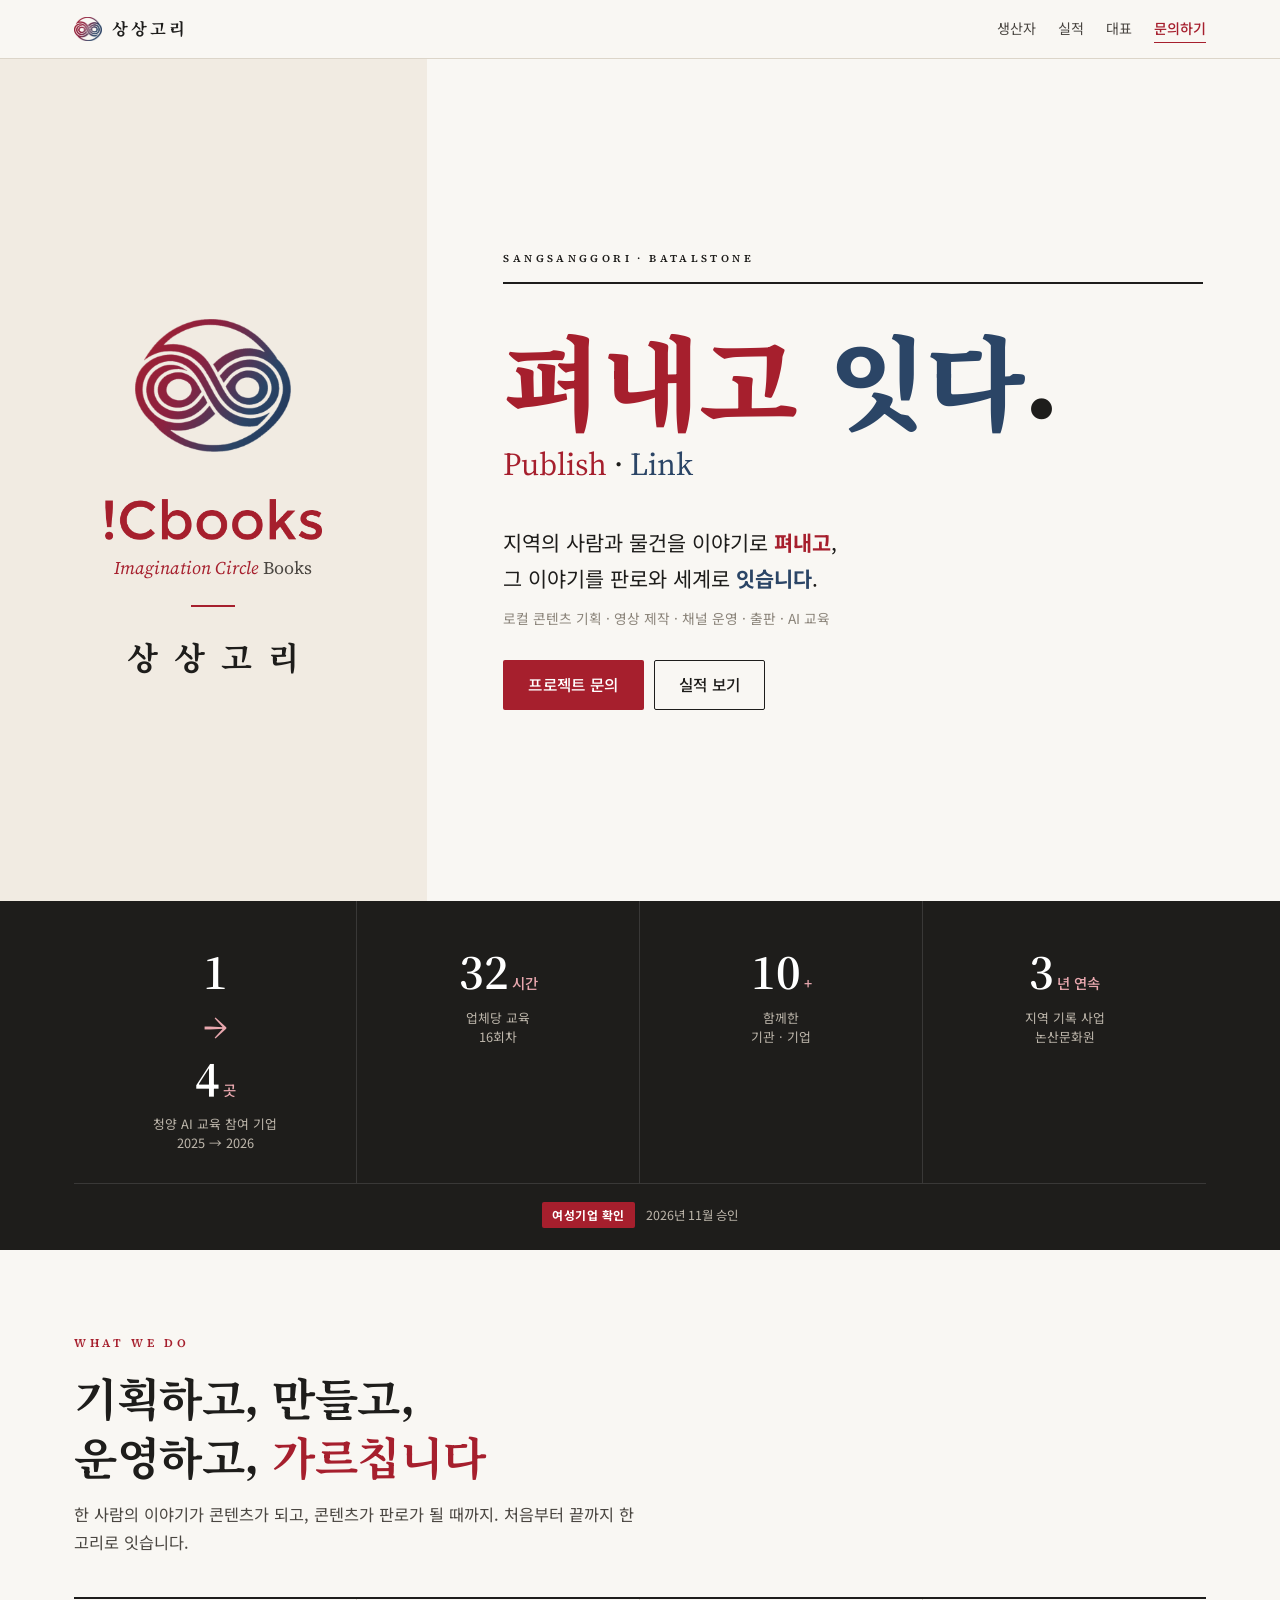
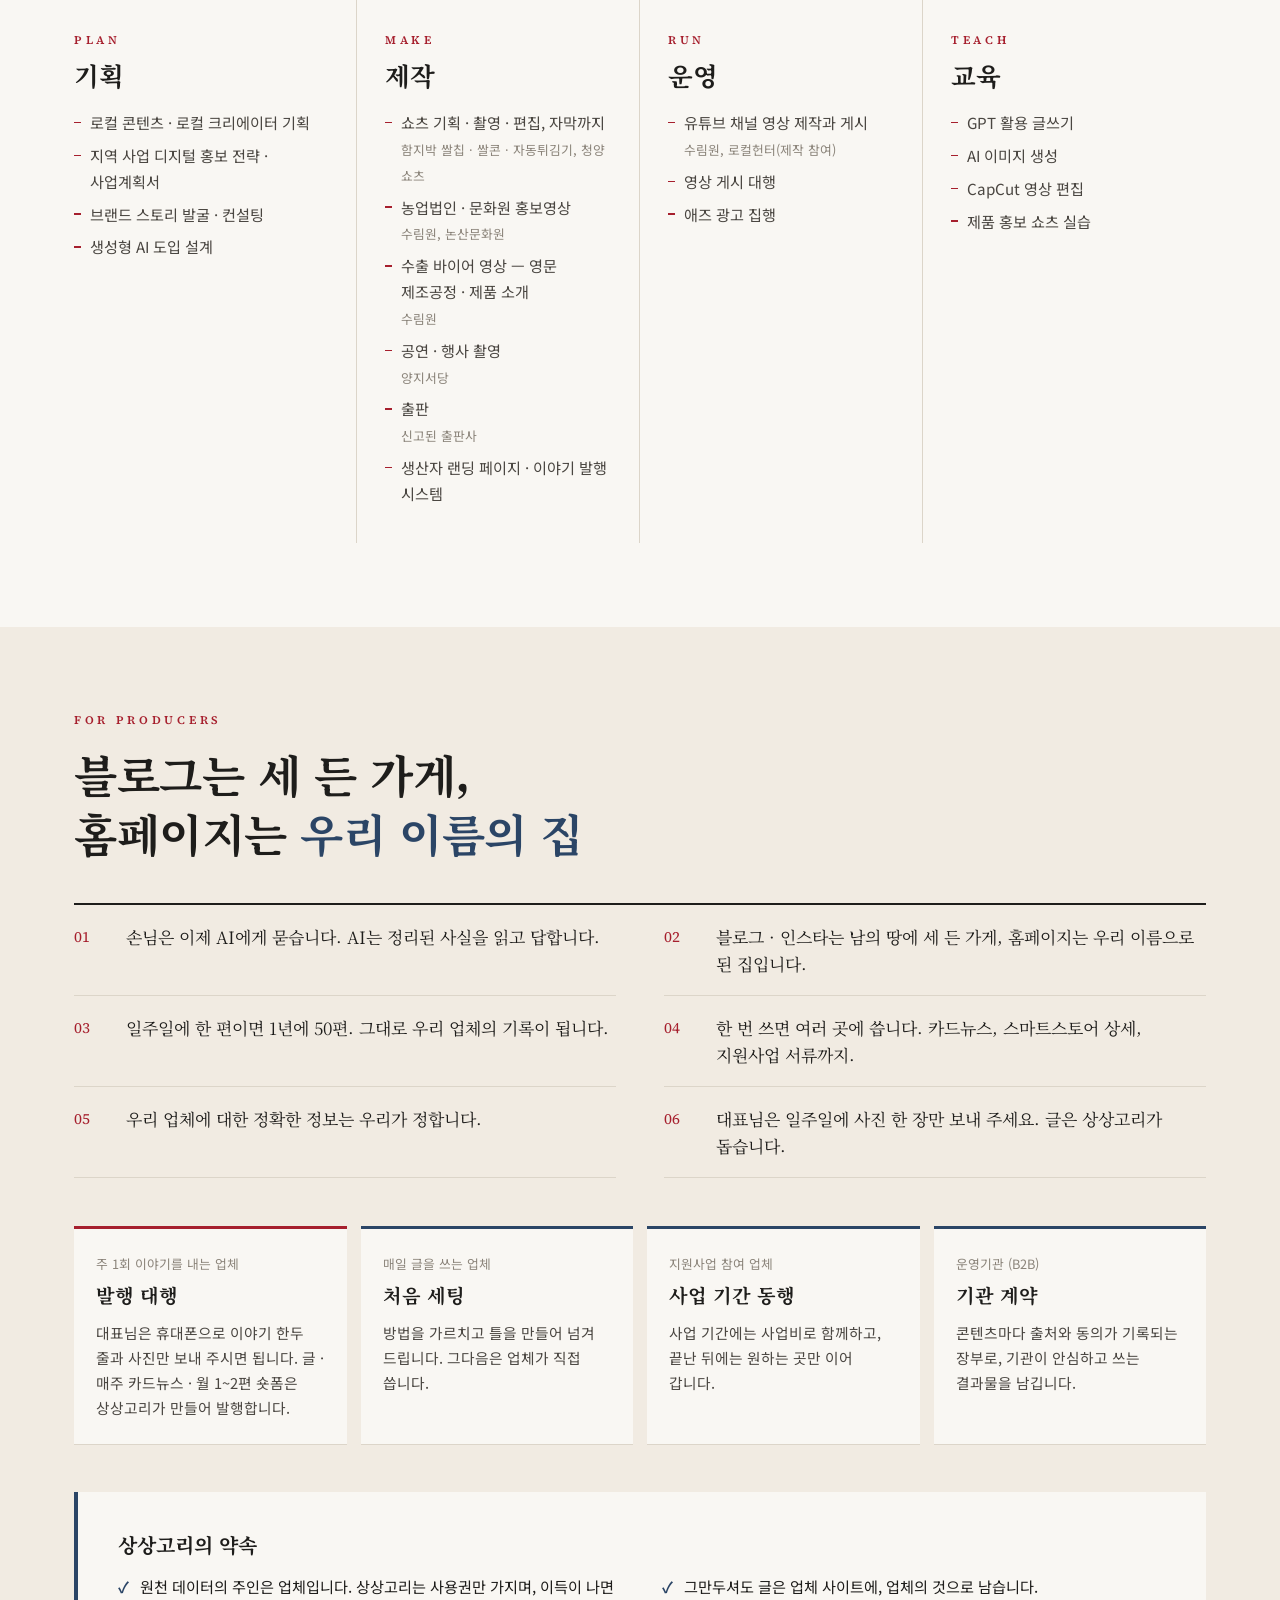
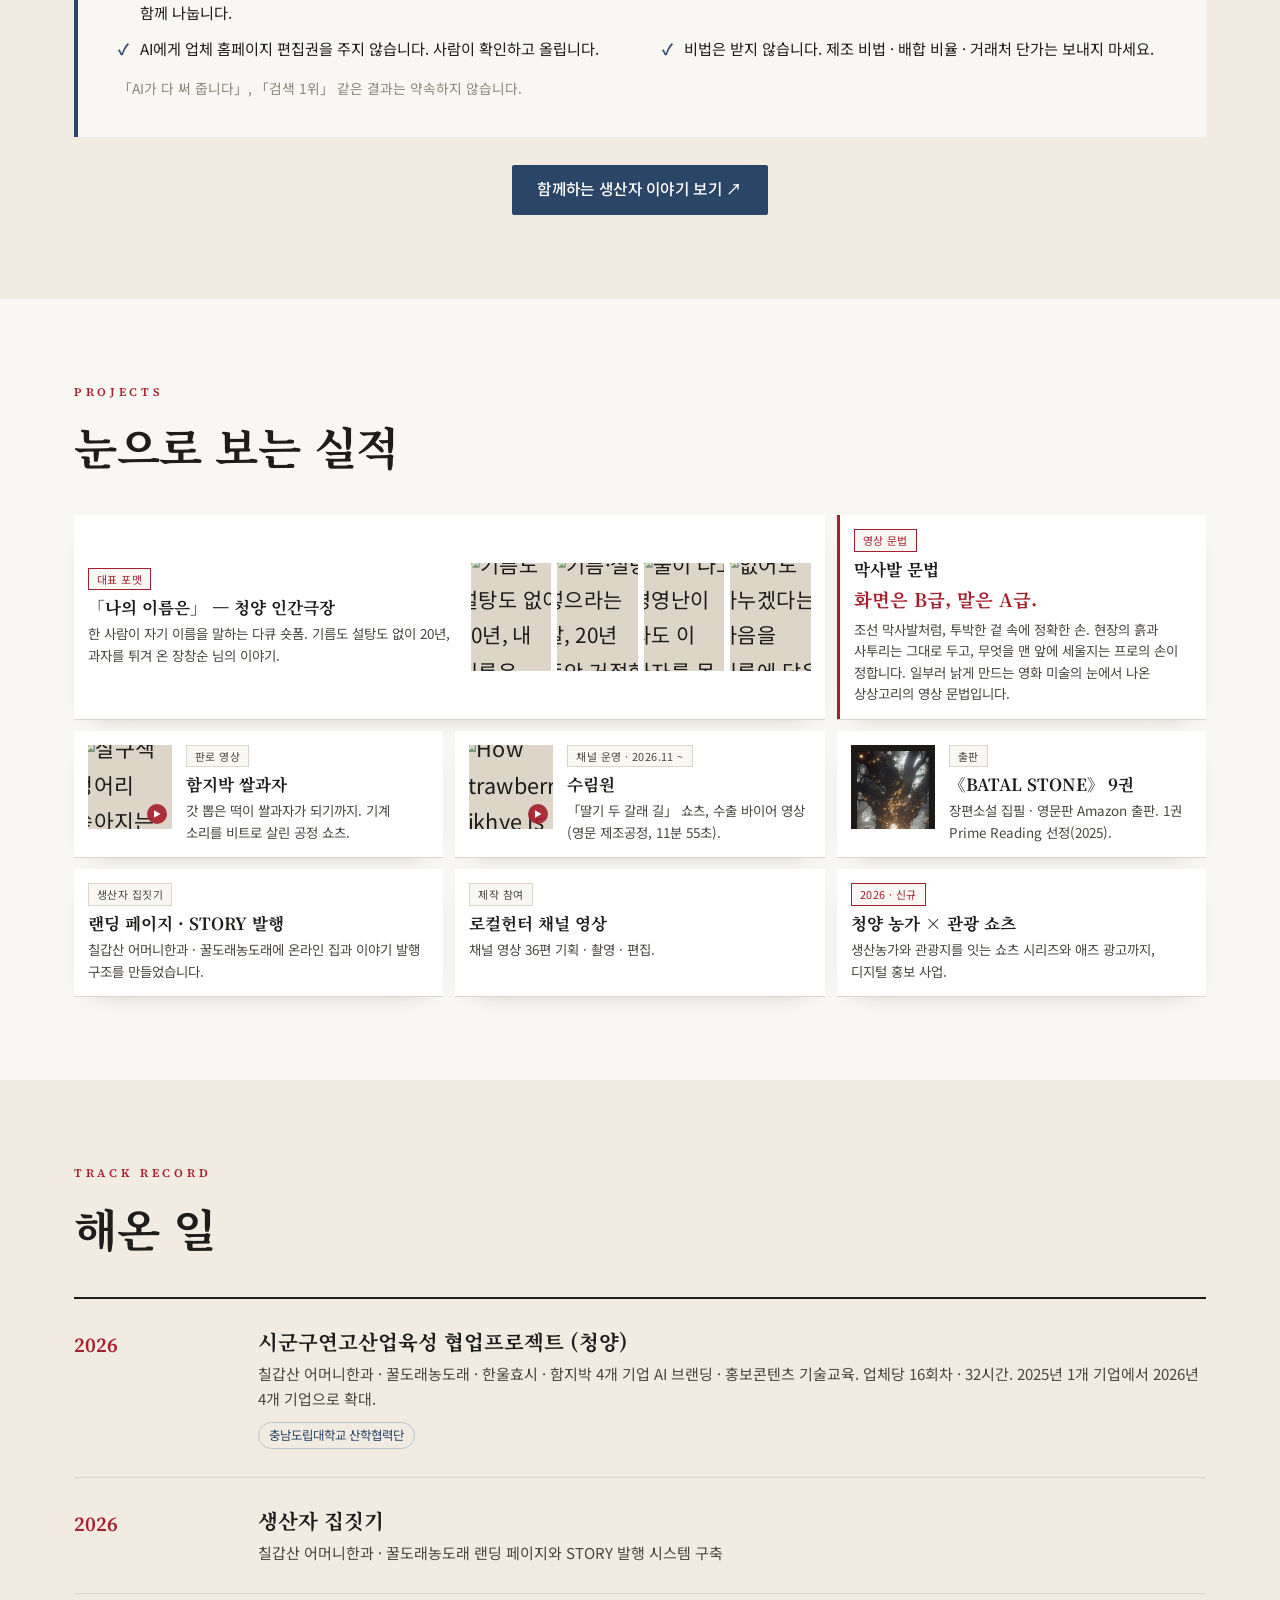
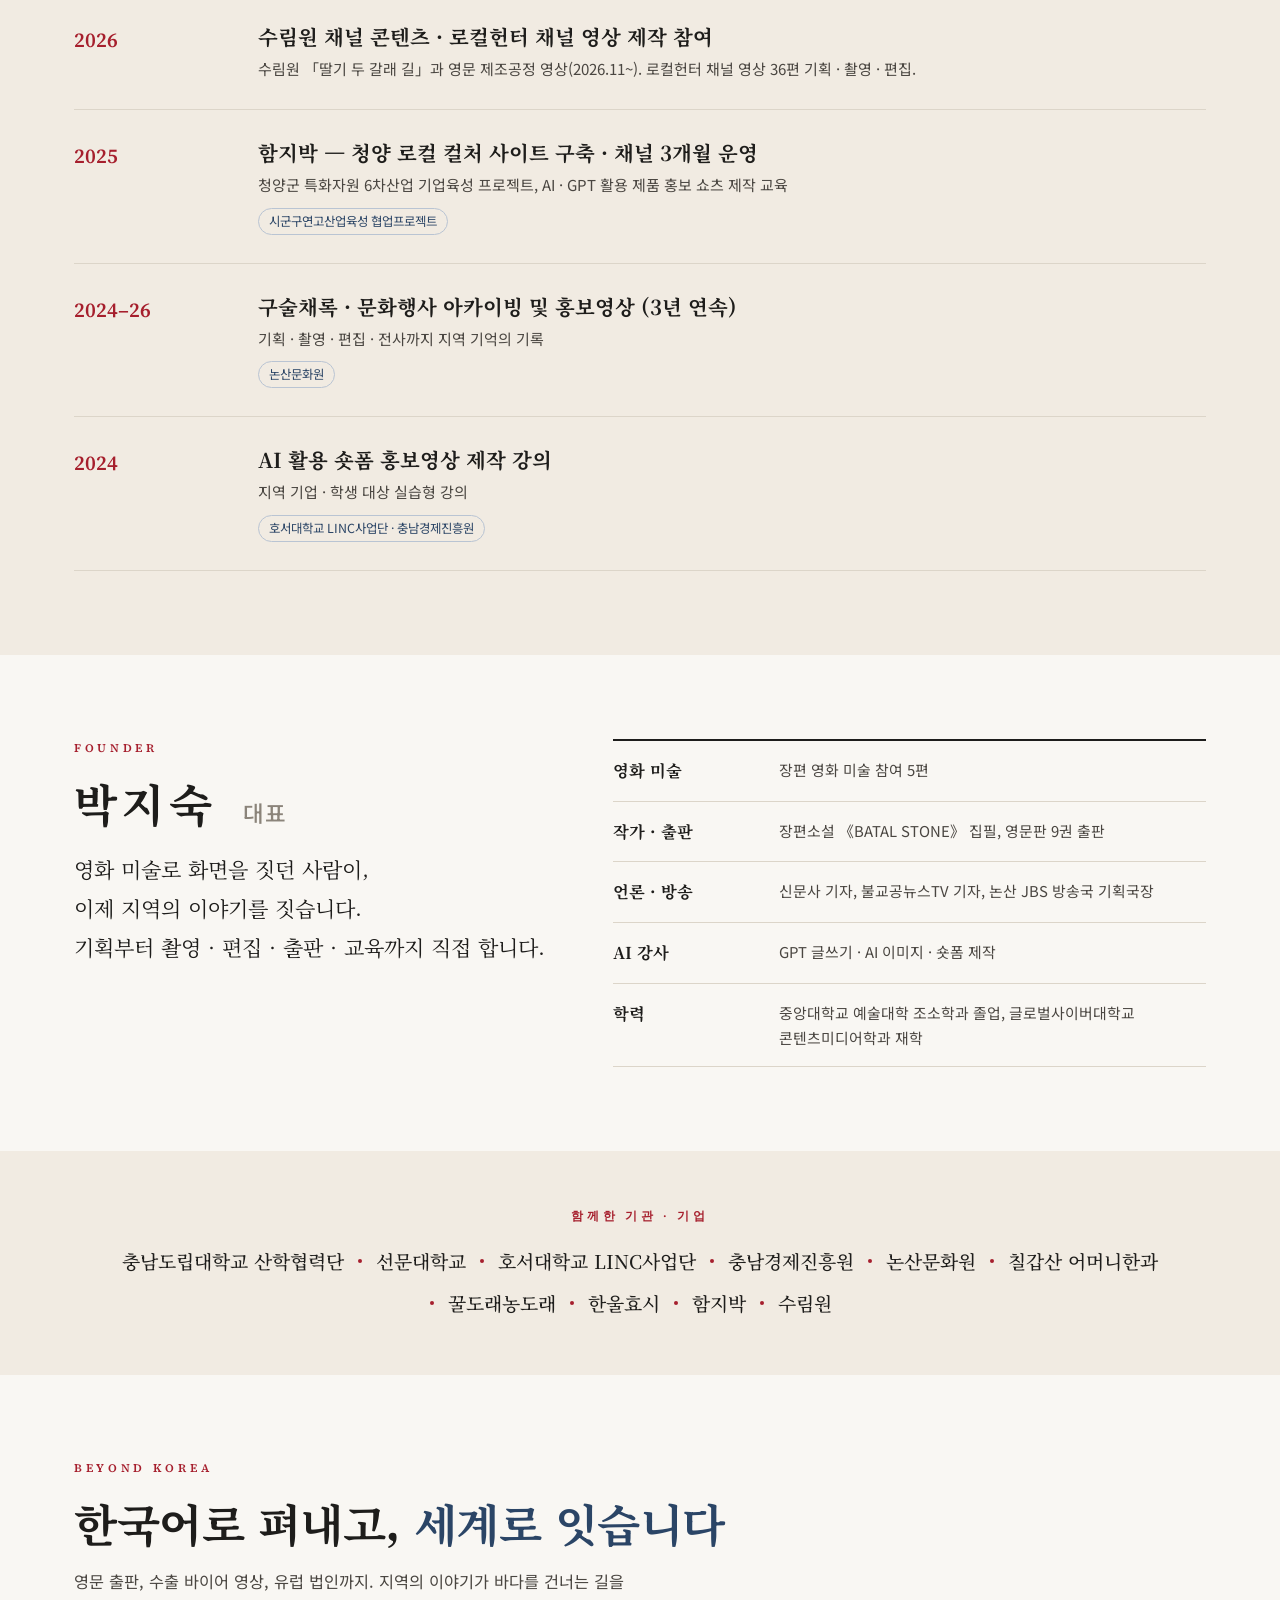
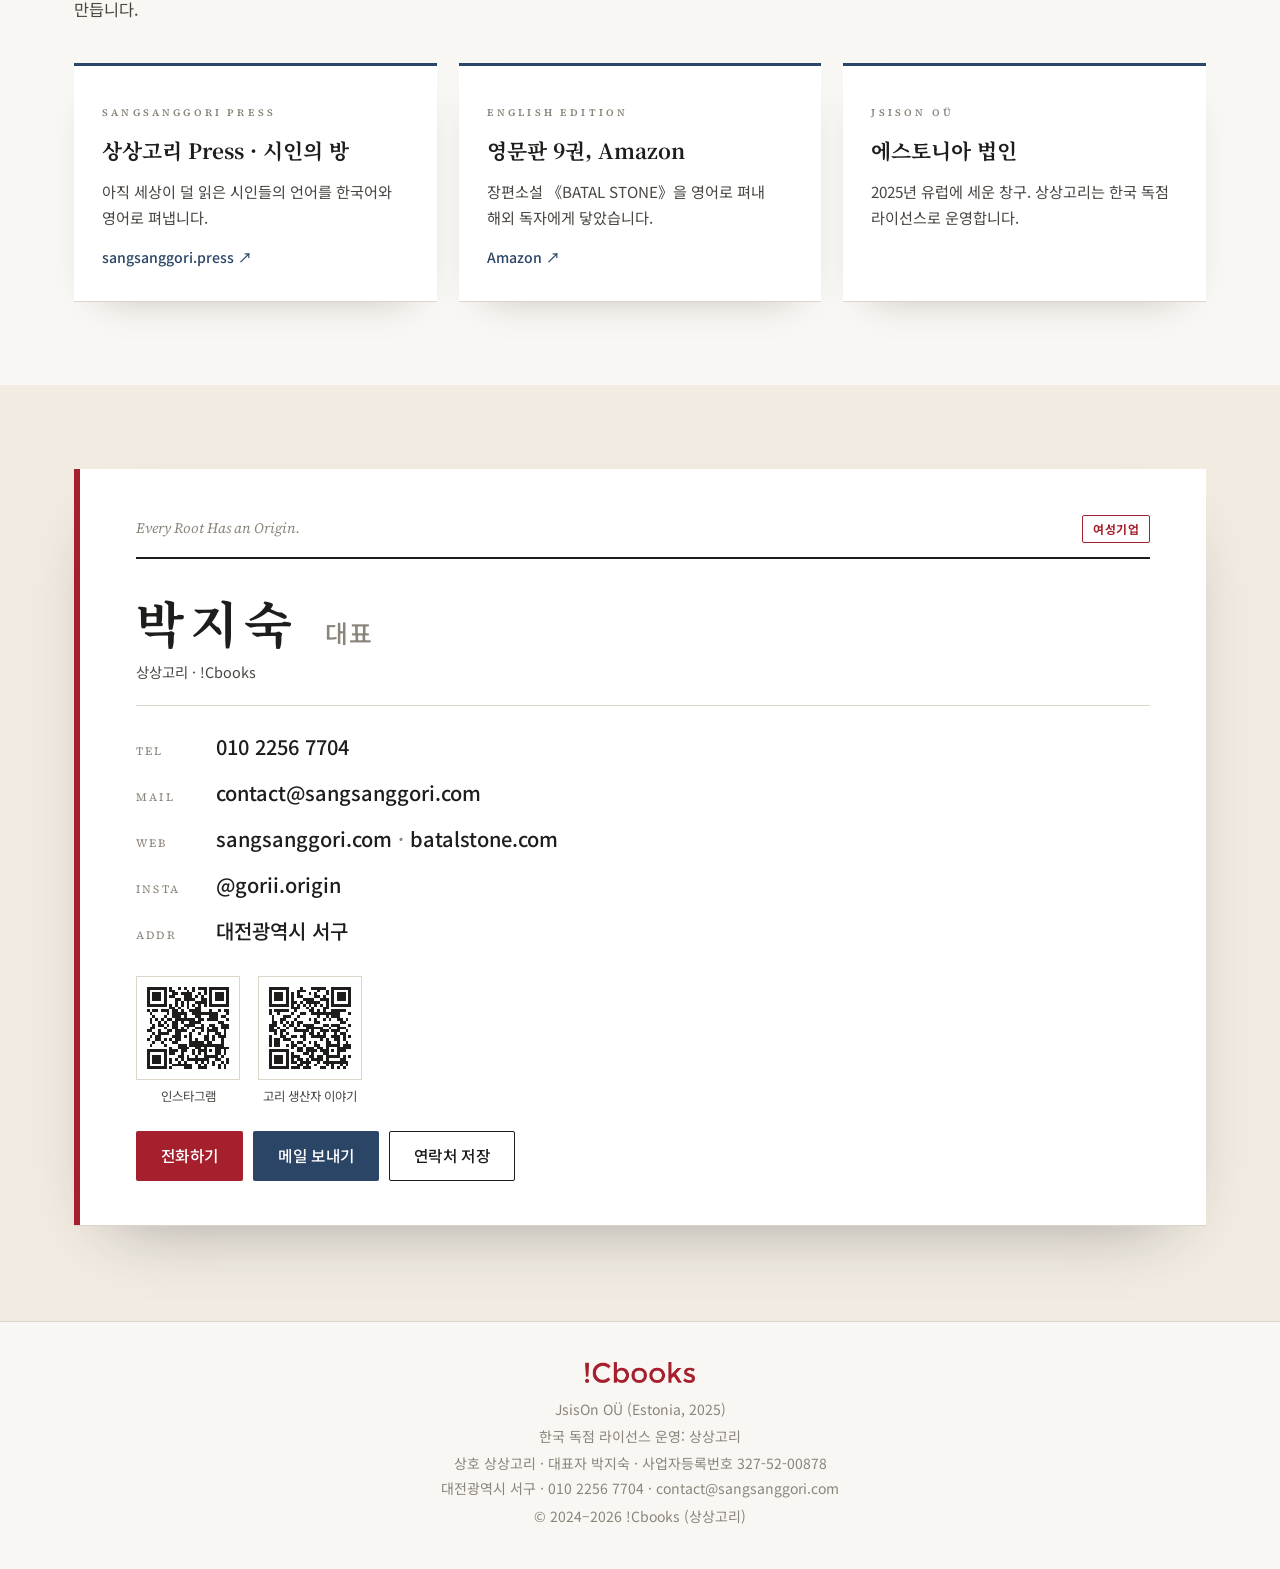
==== index.html @ 2c9d5cce "수출 바이어 영상: 하는 일·수림원 카드·세계로 잇다 단락에 추가 Co-Authored-By: Claude Opus 5.5 <noreply@anthropic.com>" ====
<!DOCTYPE html>
<html lang="ko">
<head>
  <meta charset="utf-8">
  <meta name="viewport" content="width=device-width, initial-scale=1, viewport-fit=cover">
  <title>상상고리 · !Cbooks — 펴내고 잇다</title>
  <meta name="description" content="상상고리(!Cbooks) — 지역의 이야기를 펴내고 세상과 잇는 콘텐츠 스튜디오. 로컬 콘텐츠 기획 · 영상 제작 · 채널 운영 · 출판 · AI 교육. 여성기업.">
  <meta name="theme-color" content="#f9f7f3">
  <link rel="canonical" href="https://sangsanggori.com/">
  <link rel="icon" href="favicon.ico" sizes="any">
  <link rel="icon" href="assets/icon-192.png" type="image/png" sizes="192x192">
  <link rel="apple-touch-icon" href="assets/icon-180.png">
  <meta property="og:type" content="website">
  <meta property="og:locale" content="ko_KR">
  <meta property="og:site_name" content="상상고리 · !Cbooks">
  <meta property="og:title" content="상상고리 · !Cbooks — 펴내고 잇다">
  <meta property="og:description" content="Publish · Link. 로컬 콘텐츠 기획 · 영상 제작 · 채널 운영 · 출판 · AI 교육">
  <meta property="og:url" content="https://sangsanggori.com/">
  <meta property="og:image" content="https://sangsanggori.com/assets/og.png">
  <meta name="twitter:card" content="summary_large_image">

  <link rel="preconnect" href="https://fonts.googleapis.com">
  <link rel="preconnect" href="https://fonts.gstatic.com" crossorigin>
  <link rel="stylesheet" href="https://fonts.googleapis.com/css2?family=Noto+Sans+KR:wght@400;500;700&family=Noto+Serif+KR:wght@500;700;900&family=Source+Serif+4:ital,opsz,wght@0,8..60,400;0,8..60,600;1,8..60,400&display=swap">
  <link rel="stylesheet" href="style.css">

  <script type="application/ld+json">
  {
    "@context": "https://schema.org",
    "@type": "Organization",
    "name": "상상고리",
    "alternateName": ["!Cbooks", "Imagination Circle Books", "SangSangGoRi"],
    "slogan": "펴내고 잇다. Publish · Link",
    "url": "https://sangsanggori.com/",
    "logo": "https://sangsanggori.com/assets/icon-192.png",
    "email": "contact@sangsanggori.com",
    "telephone": "+82-10-2256-7704",
    "foundingDate": "2024-03",
    "taxID": "327-52-00878",
    "founder": { "@type": "Person", "name": "박지숙", "jobTitle": "대표" },
    "address": { "@type": "PostalAddress", "addressLocality": "서구", "addressRegion": "대전광역시", "addressCountry": "KR" },
    "sameAs": ["https://sangsanggori.press/", "https://www.instagram.com/gorii.origin/"]
  }
  </script>
</head>
<body>

  <!-- ============ Top bar ============ -->
  <nav class="topbar" aria-label="상단">
    <div class="wrap topbar-in">
      <a class="topbar-brand" href="#top" aria-label="상상고리 처음으로">
        <span class="mark mark-sm" aria-hidden="true"></span>
        <span class="topbar-name">상상고리</span>
      </a>
      <div class="topbar-links">
        <a href="#producers">생산자</a>
        <a href="#work">실적</a>
        <a href="#founder">대표</a>
        <a class="topbar-cta" href="#contact">문의하기</a>
      </div>
    </div>
  </nav>

  <!-- ============ Hero (business-card layout) ============ -->
  <header class="hero" id="top">
    <div class="hero-left">
      <div class="hero-stage" aria-hidden="true">
        <span class="mark hero-still"></span>
        <canvas class="hero-canvas"></canvas>
      </div>
      <div class="brand-lock">
        <span class="wordmark" role="img" aria-label="!Cbooks"></span>
        <p class="brand-sub"><em>Imagination Circle</em> Books</p>
        <span class="rule" aria-hidden="true"></span>
        <p class="brand-ko">상상고리</p>
      </div>
    </div>

    <div class="hero-right">
      <p class="caps hero-caps">SANGSANGGORI · BATALSTONE</p>
      <h1 class="headline">
        <span class="red">펴내고</span> <span class="navy">잇다</span><span class="dot">.</span>
      </h1>
      <p class="headline-en"><span class="red">Publish</span> · <span class="navy">Link</span></p>
      <p class="hero-lede">지역의 사람과 물건을 이야기로 <b>펴내고</b>,<br>그 이야기를 판로와 세계로 <b>잇습니다</b>.</p>
      <p class="hero-sub">로컬 콘텐츠 기획 · 영상 제작 · 채널 운영 · 출판 · AI 교육</p>
      <div class="hero-actions">
        <a class="btn btn-red" href="#contact">프로젝트 문의</a>
        <a class="btn btn-line" href="#work">실적 보기</a>
      </div>
    </div>
  </header>

  <main>

    <!-- ============ Numbers (the one dark band) ============ -->
    <section class="numbers" aria-label="숫자로 보는 상상고리">
      <div class="wrap">
        <div class="numbers-grid">
          <div class="num"><b>1<span class="arw">→</span>4<small>곳</small></b><span>청양 AI 교육 참여 기업<br>2025 → 2026</span></div>
          <div class="num"><b>32<small>시간</small></b><span>업체당 교육<br>16회차</span></div>
          <div class="num"><b>10<small>+</small></b><span>함께한<br>기관 · 기업</span></div>
          <div class="num"><b>3<small>년 연속</small></b><span>지역 기록 사업<br>논산문화원</span></div>
        </div>
        <p class="numbers-note"><span class="badge">여성기업 확인</span> 2026년 11월 승인</p>
      </div>
    </section>

    <!-- ============ Capabilities ============ -->
    <section class="caps-sec" id="services" aria-labelledby="services-title">
      <div class="wrap">
        <div class="sec-head">
          <p class="caps sec-kicker">What We Do</p>
          <h2 id="services-title">기획하고, 만들고,<br>운영하고, <span class="red">가르칩니다</span></h2>
          <p class="sec-lede">한 사람의 이야기가 콘텐츠가 되고, 콘텐츠가 판로가 될 때까지. 처음부터 끝까지 한 고리로 잇습니다.</p>
        </div>
        <div class="cap-grid">
          <article class="cap">
            <p class="cap-en">PLAN</p>
            <h3>기획</h3>
            <ul>
              <li>로컬 콘텐츠 · 로컬 크리에이터 기획</li>
              <li>지역 사업 디지털 홍보 전략 · 사업계획서</li>
              <li>브랜드 스토리 발굴 · 컨설팅</li>
              <li>생성형 AI 도입 설계</li>
            </ul>
          </article>
          <article class="cap">
            <p class="cap-en">MAKE</p>
            <h3>제작</h3>
            <ul>
              <li>쇼츠 기획 · 촬영 · 편집, 자막까지<br><small>함지박 쌀칩 · 쌀콘 · 자동튀김기, 청양 쇼츠</small></li>
              <li>농업법인 · 문화원 홍보영상<br><small>수림원, 논산문화원</small></li>
              <li>수출 바이어 영상 — 영문 제조공정 · 제품 소개<br><small>수림원</small></li>
              <li>공연 · 행사 촬영<br><small>양지서당</small></li>
              <li>출판<br><small>신고된 출판사</small></li>
              <li>생산자 랜딩 페이지 · 이야기 발행 시스템</li>
            </ul>
          </article>
          <article class="cap">
            <p class="cap-en">RUN</p>
            <h3>운영</h3>
            <ul>
              <li>유튜브 채널 영상 제작과 게시<br><small>수림원, 로컬헌터(제작 참여)</small></li>
              <li>영상 게시 대행</li>
              <li>애즈 광고 집행</li>
            </ul>
          </article>
          <article class="cap">
            <p class="cap-en">TEACH</p>
            <h3>교육</h3>
            <ul>
              <li>GPT 활용 글쓰기</li>
              <li>AI 이미지 생성</li>
              <li>CapCut 영상 편집</li>
              <li>제품 홍보 쇼츠 실습</li>
            </ul>
          </article>
        </div>
      </div>
    </section>

    <!-- ============ Producers: why a home page, how we work, promises ============ -->
    <section class="producers" id="producers" aria-labelledby="producers-title">
      <div class="wrap">
        <div class="sec-head">
          <p class="caps sec-kicker">For Producers</p>
          <h2 id="producers-title">블로그는 세 든 가게,<br>홈페이지는 <span class="navy">우리 이름의 집</span></h2>
        </div>
        <ol class="why-list">
          <li>손님은 이제 AI에게 묻습니다. AI는 정리된 사실을 읽고 답합니다.</li>
          <li>블로그 · 인스타는 남의 땅에 세 든 가게, 홈페이지는 우리 이름으로 된 집입니다.</li>
          <li>일주일에 한 편이면 1년에 50편. 그대로 우리 업체의 기록이 됩니다.</li>
          <li>한 번 쓰면 여러 곳에 씁니다. 카드뉴스, 스마트스토어 상세, 지원사업 서류까지.</li>
          <li>우리 업체에 대한 정확한 정보는 우리가 정합니다.</li>
          <li>대표님은 일주일에 사진 한 장만 보내 주세요. 글은 상상고리가 돕습니다.</li>
        </ol>

        <div class="plans">
          <article class="plan">
            <p class="who">주 1회 이야기를 내는 업체</p>
            <h3>발행 대행</h3>
            <p>대표님은 휴대폰으로 이야기 한두 줄과 사진만 보내 주시면 됩니다. 글 · 매주 카드뉴스 · 월 1~2편 숏폼은 상상고리가 만들어 발행합니다.</p>
          </article>
          <article class="plan">
            <p class="who">매일 글을 쓰는 업체</p>
            <h3>처음 세팅</h3>
            <p>방법을 가르치고 틀을 만들어 넘겨 드립니다. 그다음은 업체가 직접 씁니다.</p>
          </article>
          <article class="plan">
            <p class="who">지원사업 참여 업체</p>
            <h3>사업 기간 동행</h3>
            <p>사업 기간에는 사업비로 함께하고, 끝난 뒤에는 원하는 곳만 이어 갑니다.</p>
          </article>
          <article class="plan">
            <p class="who">운영기관 (B2B)</p>
            <h3>기관 계약</h3>
            <p>콘텐츠마다 출처와 동의가 기록되는 장부로, 기관이 안심하고 쓰는 결과물을 남깁니다.</p>
          </article>
        </div>

        <div class="promises">
          <h3>상상고리의 약속</h3>
          <ul>
            <li>원천 데이터의 주인은 업체입니다. 상상고리는 사용권만 가지며, 이득이 나면 함께 나눕니다.</li>
            <li>그만두셔도 글은 업체 사이트에, 업체의 것으로 남습니다.</li>
            <li>AI에게 업체 홈페이지 편집권을 주지 않습니다. 사람이 확인하고 올립니다.</li>
            <li>비법은 받지 않습니다. 제조 비법 · 배합 비율 · 거래처 단가는 보내지 마세요.</li>
          </ul>
          <p class="no">「AI가 다 써 줍니다」, 「검색 1위」 같은 결과는 약속하지 않습니다.</p>
        </div>
        <p class="producers-more"><a class="btn btn-navy" href="https://batalstone.com/gorii/" rel="noopener">함께하는 생산자 이야기 보기 ↗</a></p>
      </div>
    </section>

    <!-- ============ Projects — compact cards; add new <article class="pc"> as work grows ============ -->
    <section class="projects" id="work" aria-labelledby="work-title">
      <div class="wrap">
        <div class="sec-head">
          <p class="caps sec-kicker">Projects</p>
          <h2 id="work-title">눈으로 보는 실적</h2>
        </div>

        <div class="pc-grid">
          <article class="pc pc-wide">
            <div class="pc-body">
              <span class="tag tag-red">대표 포맷</span>
              <h3>「나의 이름은」 — 청양 인간극장</h3>
              <p>한 사람이 자기 이름을 말하는 다큐 숏폼. 기름도 설탕도 없이 20년, 과자를 튀겨 온 장창순 님의 이야기.</p>
            </div>
            <ul class="shorts">
              <li><a data-yt="NMHyMr_VA_I" data-shape="short" href="https://youtube.com/shorts/NMHyMr_VA_I" rel="noopener" title="내 이름은 장창순입니다"><img src="https://i.ytimg.com/vi/NMHyMr_VA_I/hqdefault.jpg" alt="기름도 설탕도 없이 20년, 내 이름은 장창순입니다" loading="lazy"></a></li>
              <li><a data-yt="V4BaQ8YjBRM" data-shape="short" href="https://youtube.com/shorts/V4BaQ8YjBRM" rel="noopener" title="기름·설탕 넣으라는 말, 20년 동안 거절한 과자"><img src="https://i.ytimg.com/vi/V4BaQ8YjBRM/hqdefault.jpg" alt="기름·설탕 넣으라는 말, 20년 동안 거절한 과자" loading="lazy"></a></li>
              <li><a data-yt="ow0IUe7Ig_A" data-shape="short" href="https://youtube.com/shorts/ow0IUe7Ig_A" rel="noopener" title="불이 나고 경영난이 와도 이 과자를 못 놓은 이유"><img src="https://i.ytimg.com/vi/ow0IUe7Ig_A/hqdefault.jpg" alt="불이 나고 경영난이 와도 이 과자를 못 놓은 이유" loading="lazy"></a></li>
              <li><a data-yt="_Mgkys8iBbQ" data-shape="short" href="https://youtube.com/shorts/_Mgkys8iBbQ" rel="noopener" title="없어도 나누겠다는 마음을 이름에 담은 과자 장인"><img src="https://i.ytimg.com/vi/_Mgkys8iBbQ/hqdefault.jpg" alt="없어도 나누겠다는 마음을 이름에 담은 과자 장인" loading="lazy"></a></li>
            </ul>
          </article>

          <article class="pc pc-feature-text">
            <div class="pc-body">
              <span class="tag tag-red">영상 문법</span>
              <h3>막사발 문법</h3>
              <p class="pc-quote">화면은 B급, 말은 A급.</p>
              <p>조선 막사발처럼, 투박한 겉 속에 정확한 손. 현장의 흙과 사투리는 그대로 두고, 무엇을 맨 앞에 세울지는 프로의 손이 정합니다. 일부러 낡게 만드는 영화 미술의 눈에서 나온 상상고리의 영상 문법입니다.</p>
            </div>
          </article>

          <article class="pc">
            <a data-yt="79_asfYRJ40" data-shape="short" class="pc-thumb" href="https://youtube.com/shorts/79_asfYRJ40" rel="noopener"><img src="https://i.ytimg.com/vi/79_asfYRJ40/hqdefault.jpg" alt="살구색 덩어리 쏟아지는 마성의 기계 비트" loading="lazy"></a>
            <div class="pc-body">
              <span class="tag">판로 영상</span>
              <h3>함지박 쌀과자</h3>
              <p>갓 뽑은 떡이 쌀과자가 되기까지. 기계 소리를 비트로 살린 공정 쇼츠.</p>
            </div>
          </article>

          <article class="pc">
            <a data-yt="NnxM1Qm-xZo" data-shape="wide" class="pc-thumb" href="https://youtu.be/NnxM1Qm-xZo" rel="noopener"><img src="https://i.ytimg.com/vi/NnxM1Qm-xZo/hqdefault.jpg" alt="How Strawberry Sikhye Is Made" loading="lazy"></a>
            <div class="pc-body">
              <span class="tag">채널 운영 · 2026.11 ~</span>
              <h3>수림원</h3>
              <p>「딸기 두 갈래 길」 쇼츠, 수출 바이어 영상(영문 제조공정, 11분 55초).</p>
            </div>
          </article>

          <article class="pc">
            <a class="pc-thumb pc-thumb-book" href="https://www.amazon.com/dp/B0DCG298L1" rel="noopener"><img src="assets/batalstone-vol1.jpg" alt="BATAL STONE 1권 표지" loading="lazy"></a>
            <div class="pc-body">
              <span class="tag">출판</span>
              <h3>《BATAL STONE》 9권</h3>
              <p>장편소설 집필 · 영문판 Amazon 출판. 1권 Prime Reading 선정(2025).</p>
            </div>
          </article>

          <article class="pc">
            <div class="pc-body">
              <span class="tag">생산자 집짓기</span>
              <h3>랜딩 페이지 · STORY 발행</h3>
              <p>칠갑산 어머니한과 · 꿀도래농도래에 온라인 집과 이야기 발행 구조를 만들었습니다.</p>
            </div>
          </article>

          <article class="pc">
            <div class="pc-body">
              <span class="tag">제작 참여</span>
              <h3>로컬헌터 채널 영상</h3>
              <p>채널 영상 36편 기획 · 촬영 · 편집.</p>
            </div>
          </article>

          <article class="pc">
            <div class="pc-body">
              <span class="tag tag-red">2026 · 신규</span>
              <h3>청양 농가 × 관광 쇼츠</h3>
              <p>생산농가와 관광지를 잇는 쇼츠 시리즈와 애즈 광고까지, 디지털 홍보 사업.</p>
            </div>
          </article>
        </div>
      </div>
    </section>

    <!-- ============ Track record ============ -->
    <section class="work" aria-labelledby="track-title">
      <div class="wrap">
        <div class="sec-head">
          <p class="caps sec-kicker">Track Record</p>
          <h2 id="track-title">해온 일</h2>
        </div>
        <ol class="timeline">
          <li>
            <span class="tl-year">2026</span>
            <div><h3>시군구연고산업육성 협업프로젝트 (청양)</h3><p>칠갑산 어머니한과 · 꿀도래농도래 · 한울효시 · 함지박 4개 기업 AI 브랜딩 · 홍보콘텐츠 기술교육. 업체당 16회차 · 32시간. 2025년 1개 기업에서 2026년 4개 기업으로 확대.</p><span class="tl-org">충남도립대학교 산학협력단</span></div>
          </li>
          <li>
            <span class="tl-year">2026</span>
            <div><h3>생산자 집짓기</h3><p>칠갑산 어머니한과 · 꿀도래농도래 랜딩 페이지와 STORY 발행 시스템 구축</p></div>
          </li>
          <li>
            <span class="tl-year">2026</span>
            <div><h3>수림원 채널 콘텐츠 · 로컬헌터 채널 영상 제작 참여</h3><p>수림원 「딸기 두 갈래 길」과 영문 제조공정 영상(2026.11~). 로컬헌터 채널 영상 36편 기획 · 촬영 · 편집.</p></div>
          </li>
          <li>
            <span class="tl-year">2025</span>
            <div><h3>함지박 — 청양 로컬 컬처 사이트 구축 · 채널 3개월 운영</h3><p>청양군 특화자원 6차산업 기업육성 프로젝트, AI · GPT 활용 제품 홍보 쇼츠 제작 교육</p><span class="tl-org">시군구연고산업육성 협업프로젝트</span></div>
          </li>
          <li>
            <span class="tl-year">2024–26</span>
            <div><h3>구술채록 · 문화행사 아카이빙 및 홍보영상 (3년 연속)</h3><p>기획 · 촬영 · 편집 · 전사까지 지역 기억의 기록</p><span class="tl-org">논산문화원</span></div>
          </li>
          <li>
            <span class="tl-year">2024</span>
            <div><h3>AI 활용 숏폼 홍보영상 제작 강의</h3><p>지역 기업 · 학생 대상 실습형 강의</p><span class="tl-org">호서대학교 LINC사업단 · 충남경제진흥원</span></div>
          </li>
        </ol>
      </div>
    </section>

    <!-- ============ Founder ============ -->
    <section class="founder" id="founder" aria-labelledby="founder-title">
      <div class="wrap founder-in">
        <div class="founder-head">
          <p class="caps sec-kicker">Founder</p>
          <h2 id="founder-title">박지숙 <span class="title">대표</span></h2>
          <p class="founder-lede">영화 미술로 화면을 짓던 사람이,<br>이제 지역의 이야기를 짓습니다.<br>기획부터 촬영 · 편집 · 출판 · 교육까지 직접 합니다.</p>
        </div>
        <ul class="founder-list">
          <li><b>영화 미술</b><span>장편 영화 미술 참여 5편</span></li>
          <li><b>작가 · 출판</b><span>장편소설 《BATAL STONE》 집필, 영문판 9권 출판</span></li>
          <li><b>언론 · 방송</b><span>신문사 기자, 불교공뉴스TV 기자, 논산 JBS 방송국 기획국장</span></li>
          <li><b>AI 강사</b><span>GPT 글쓰기 · AI 이미지 · 숏폼 제작</span></li>
          <li><b>학력</b><span>중앙대학교 예술대학 조소학과 졸업, 글로벌사이버대학교 콘텐츠미디어학과 재학</span></li>
        </ul>
      </div>
    </section>

    <!-- ============ Partners ============ -->
    <section class="partners" aria-labelledby="partners-title">
      <div class="wrap">
        <p class="caps sec-kicker" id="partners-title">함께한 기관 · 기업</p>
        <!-- 기관·기업이 늘면 아래에 <li>이름</li> 한 줄씩 추가 -->
        <ul class="partner-wall">
          <li>충남도립대학교 산학협력단</li>
          <li>선문대학교</li>
          <li>호서대학교 LINC사업단</li>
          <li>충남경제진흥원</li>
          <li>논산문화원</li>
          <li>칠갑산 어머니한과</li>
          <li>꿀도래농도래</li>
          <li>한울효시</li>
          <li>함지박</li>
          <li>수림원</li>
        </ul>
      </div>
    </section>

    <!-- ============ Beyond Korea ============ -->
    <section class="imprints" aria-labelledby="imprints-title">
      <div class="wrap">
        <div class="sec-head">
          <p class="caps sec-kicker">Beyond Korea</p>
          <h2 id="imprints-title">한국어로 펴내고, <span class="navy">세계로 잇습니다</span></h2>
          <p class="sec-lede">영문 출판, 수출 바이어 영상, 유럽 법인까지. 지역의 이야기가 바다를 건너는 길을 만듭니다.</p>
        </div>
        <div class="imprint-grid">
          <a class="imprint" href="https://sangsanggori.press/" rel="noopener">
            <span class="caps">SANGSANGGORI PRESS</span>
            <h3>상상고리 Press · 시인의 방</h3>
            <p>아직 세상이 덜 읽은 시인들의 언어를 한국어와 영어로 펴냅니다.</p>
            <span class="imprint-go">sangsanggori.press ↗</span>
          </a>
          <a class="imprint" href="https://www.amazon.com/dp/B0DCG298L1" rel="noopener">
            <span class="caps">ENGLISH EDITION</span>
            <h3>영문판 9권, Amazon</h3>
            <p>장편소설 《BATAL STONE》을 영어로 펴내 해외 독자에게 닿았습니다.</p>
            <span class="imprint-go">Amazon ↗</span>
          </a>
          <div class="imprint">
            <span class="caps">JSISON OÜ</span>
            <h3>에스토니아 법인</h3>
            <p>2025년 유럽에 세운 창구. 상상고리는 한국 독점 라이선스로 운영합니다.</p>
          </div>
        </div>
      </div>
    </section>

    <!-- ============ Contact (the card, again) ============ -->
    <section class="contact" id="contact" aria-labelledby="contact-title">
      <div class="wrap">
        <div class="card">
          <div class="card-head">
            <span class="motto">Every Root Has an Origin.</span>
            <span class="badge badge-light">여성기업</span>
          </div>
          <div class="card-name">
            <h2 id="contact-title">박지숙 <span class="title">대표</span></h2>
            <p>상상고리 · !Cbooks</p>
          </div>
          <dl class="card-info">
            <div><dt>TEL</dt><dd><a href="tel:+821022567704">010 2256 7704</a></dd></div>
            <div><dt>MAIL</dt><dd><a href="mailto:contact@sangsanggori.com">contact@sangsanggori.com</a></dd></div>
            <div><dt>WEB</dt><dd><a href="https://sangsanggori.com/">sangsanggori.com</a><span class="sep"> · </span><a href="https://batalstone.com/" rel="noopener">batalstone.com</a></dd></div>
            <div><dt>INSTA</dt><dd><a href="https://www.instagram.com/gorii.origin/" rel="noopener">@gorii.origin</a></dd></div>
            <div><dt>ADDR</dt><dd>대전광역시 서구</dd></div>
          </dl>
          <div class="card-qr">
            <a href="https://www.instagram.com/gorii.origin/" rel="noopener"><img src="assets/qr-instagram.svg" alt="인스타그램 @gorii.origin QR" width="120" height="120"><span>인스타그램</span></a>
            <a href="https://batalstone.com/gorii/" rel="noopener"><img src="assets/qr-gorii.svg" alt="고리 생산자 이야기 QR" width="120" height="120"><span>고리 생산자 이야기</span></a>
          </div>
          <div class="card-actions">
            <a class="btn btn-red" href="tel:+821022567704">전화하기</a>
            <a class="btn btn-navy" href="mailto:contact@sangsanggori.com?subject=%5B%EC%83%81%EC%83%81%EA%B3%A0%EB%A6%AC%5D%20%ED%94%84%EB%A1%9C%EC%A0%9D%ED%8A%B8%20%EB%AC%B8%EC%9D%98">메일 보내기</a>
            <a class="btn btn-line" href="contact.vcf" download="상상고리_박지숙.vcf">연락처 저장</a>
          </div>
        </div>
      </div>
    </section>

  </main>

  <footer class="foot">
    <div class="wrap foot-in">
      <span class="wordmark wordmark-sm" role="img" aria-label="!Cbooks"></span>
      <div class="legal">
        <p>JsisOn OÜ (Estonia, 2025)</p>
        <p>한국 독점 라이선스 운영: 상상고리</p>
        <p class="biz">상호 상상고리 · 대표자 박지숙 · 사업자등록번호 327-52-00878<br>대전광역시 서구 · 010 2256 7704 · contact@sangsanggori.com</p>
        <p>© 2024–2026 !Cbooks (상상고리)</p>
      </div>
    </div>
  </footer>

  <dialog class="player" aria-label="영상 보기">
    <div class="player-frame"></div>
    <button class="player-close" type="button" aria-label="닫기">✕</button>
  </dialog>

  <script src="hero.js" defer></script>
  <script src="player.js" defer></script>
</body>
</html>
---- style.css ----
/* 상상고리 · !Cbooks — palette and type follow the business card */
:root {
  --red: #a61f2d;
  --red-deep: #861522;
  --navy: #2b4566;
  --indigo: #1f3358;
  --ink: #1e1d1b;
  --ink-2: #4a4641;
  --muted: #8b847a;
  --paper: #f9f7f3;
  --paper-2: #f1ebe2;
  --line: #dcd5c9;
  --line-strong: #1e1d1b;
  --serif-ko: "Noto Serif KR", "Nanum Myeongjo", AppleMyungjo, Batang, serif;
  --serif-en: "Source Serif 4", Georgia, "Times New Roman", serif;
  --sans: "Noto Sans KR", "Apple SD Gothic Neo", "Malgun Gothic", system-ui, sans-serif;
  --wrap: 1180px;
  --bar: 58px;
}

* { box-sizing: border-box; margin: 0; padding: 0; }
html { scroll-behavior: smooth; -webkit-text-size-adjust: 100%; scroll-padding-top: var(--bar); }
@media (prefers-reduced-motion: reduce) { html { scroll-behavior: auto; } }

body {
  background: var(--paper);
  color: var(--ink);
  font-family: var(--sans);
  font-size: 16px;
  line-height: 1.7;
  -webkit-font-smoothing: antialiased;
  word-break: keep-all;
  overflow-wrap: anywhere;
}

a { color: inherit; text-decoration: none; }
b { font-weight: 700; }
img { display: block; max-width: 100%; }
.wrap { max-width: var(--wrap); margin: 0 auto; padding: 0 24px; }
.red { color: var(--red); }
.navy { color: var(--navy); }
.muted { color: var(--muted); }

.caps {
  font-family: var(--serif-en);
  font-weight: 600;
  font-size: 0.72rem;
  letter-spacing: 0.32em;
  text-transform: uppercase;
  color: var(--ink);
}
.motto { font-family: var(--serif-en); font-style: italic; color: var(--muted); font-size: 0.9rem; }

.badge {
  display: inline-block;
  font-size: 0.74rem; font-weight: 700; letter-spacing: 0.04em;
  padding: 3px 10px; border-radius: 2px;
  background: var(--red); color: #fff;
}
.badge-light { background: transparent; color: var(--red); border: 1px solid var(--red); }

/* Logo marks, tinted through the PNG's alpha. The symbol flows crimson → 쪽빛. */
.mark, .wordmark {
  display: inline-block;
  -webkit-mask: center / contain no-repeat;
          mask: center / contain no-repeat;
}
.mark {
  background: linear-gradient(120deg, var(--red) 0%, #8a2140 38%, var(--navy) 72%, var(--indigo) 100%);
  -webkit-mask-image: url(assets/logo_sym.png); mask-image: url(assets/logo_sym.png);
  aspect-ratio: 450 / 383;
}
.wordmark {
  background: var(--red);
  -webkit-mask-image: url(assets/logo_word.png); mask-image: url(assets/logo_word.png);
  aspect-ratio: 742 / 141;
}
.mark-sm { width: 28px; }

/* ---------- Buttons ---------- */
.btn {
  display: inline-flex; align-items: center; justify-content: center;
  min-height: 50px; padding: 0 24px;
  border: 1.5px solid transparent; border-radius: 2px;
  font-weight: 500; font-size: 0.98rem; letter-spacing: 0.02em;
  transition: background .2s ease, color .2s ease, border-color .2s ease, transform .2s ease;
}
.btn:active { transform: translateY(1px); }
.btn:focus-visible { outline: 2px solid var(--navy); outline-offset: 3px; }
.btn-red { background: var(--red); color: #fff; }
.btn-red:hover { background: var(--red-deep); }
.btn-navy { background: var(--navy); color: #fff; }
.btn-navy:hover { background: var(--indigo); }
.btn-line { border-color: var(--ink); color: var(--ink); background: transparent; }
.btn-line:hover { background: var(--ink); color: var(--paper); }

/* ---------- Top bar ---------- */
.topbar {
  position: sticky; top: 0; z-index: 20;
  background: rgba(249, 247, 243, 0.92);
  -webkit-backdrop-filter: saturate(1.2) blur(10px);
          backdrop-filter: saturate(1.2) blur(10px);
  border-bottom: 1px solid var(--line);
}
.topbar-in { display: flex; align-items: center; gap: 16px; height: var(--bar); }
.topbar-brand { display: flex; align-items: center; gap: 10px; }
.topbar-name { font-family: var(--serif-ko); font-weight: 700; font-size: 1.02rem; letter-spacing: 0.18em; }
.topbar-links { margin-left: auto; display: flex; align-items: center; gap: 22px; font-size: 0.88rem; }
.topbar-links a:not(.topbar-cta) { color: var(--ink-2); }
.topbar-links a:not(.topbar-cta):hover { color: var(--red); }
.topbar-cta { font-weight: 500; color: var(--red); border-bottom: 1.5px solid var(--red); padding: 2px 0; }
@media (max-width: 420px) { .topbar-links a:not(.topbar-cta) { display: none; } }

/* ---------- Hero ---------- */
.hero { display: flex; flex-direction: column; }

/* phones: words first, a small mark strip under them */
.hero-right { order: 1; padding: 34px 24px 30px; }
.hero-left {
  order: 2;
  background: var(--paper-2);
  display: flex; align-items: center; justify-content: center; gap: 18px;
  padding: 18px 24px;
}
.hero-stage { position: relative; width: 112px; aspect-ratio: 1 / 1; display: grid; place-items: center; flex: none; }
.hero-still { width: 76%; transition: opacity .8s ease; }
.hero-canvas { position: absolute; inset: 0; width: 100%; height: 100%; opacity: 0; transition: opacity .8s ease; touch-action: pan-y; }
.hero.is-live .hero-canvas { opacity: 1; }
.hero.is-live .hero-still { opacity: 0; }

.brand-lock { text-align: left; }
.wordmark { width: 132px; }
.brand-sub { font-family: var(--serif-en); color: var(--ink-2); font-size: 0.86rem; margin-top: 2px; }
.brand-sub em { color: var(--red); }
.rule { display: none; }
.brand-ko { font-family: var(--serif-ko); font-weight: 700; font-size: 1.05rem; letter-spacing: 0.5em; margin-top: 4px; }

.hero-caps { display: none; }
.headline { font-family: var(--serif-ko); font-weight: 900; font-size: clamp(3rem, 15vw, 6.4rem); line-height: 1.05; letter-spacing: -0.01em; }
.headline .dot { color: var(--ink); }
.headline-en { font-family: var(--serif-en); font-size: clamp(1.3rem, 5.4vw, 2rem); margin-top: 6px; }
.hero-lede { font-size: clamp(1.05rem, 4.2vw, 1.3rem); margin-top: 22px; line-height: 1.75; }
.hero-lede b { color: var(--red); }
.hero-lede b:last-child { color: var(--navy); }
.hero-sub { font-size: 0.86rem; color: var(--muted); margin-top: 10px; }
.hero-actions { display: flex; flex-wrap: wrap; gap: 10px; margin-top: 24px; }
.hero-actions .btn { flex: 1 1 140px; }

@media (min-width: 960px) {
  .hero { display: grid; grid-template-columns: 1fr 2fr; min-height: calc(100svh - var(--bar)); }
  .hero-left { order: 0; flex-direction: column; gap: 0; padding: 56px 32px; }
  .hero-right { order: 0; padding: 64px clamp(40px, 6vw, 110px); display: flex; flex-direction: column; justify-content: center; }
  .hero-stage { width: min(17vw, 220px); }
  .hero-still { width: 72%; }
  .brand-lock { text-align: center; margin-top: 4px; }
  .wordmark { width: min(17vw, 260px); }
  .brand-sub { font-size: 1.12rem; margin-top: 6px; }
  .rule { display: block; width: 44px; height: 1.5px; background: var(--red); margin: 22px auto; }
  .brand-ko { font-size: 2rem; margin-top: 0; margin-right: -0.5em; }
  .hero-caps { display: block; padding-bottom: 14px; margin-bottom: 40px; border-bottom: 2px solid var(--line-strong); font-size: 0.66rem; }
  .headline { font-size: clamp(5rem, 8vw, 7.4rem); }
  .hero-lede { margin-top: 32px; }
  .hero-actions { margin-top: 30px; }
  .hero-actions .btn { flex: 0 0 auto; }
}

/* ---------- Sections ---------- */
section { padding: 84px 0; }
.sec-head { margin-bottom: 40px; }
.sec-kicker { color: var(--red); margin-bottom: 14px; display: block; }
h2 { font-family: var(--serif-ko); font-weight: 700; font-size: clamp(1.8rem, 6.6vw, 2.8rem); line-height: 1.32; letter-spacing: -0.01em; }
h3 { font-family: var(--serif-ko); font-weight: 700; }
.sec-lede { margin-top: 16px; color: var(--ink-2); font-size: 1.02rem; max-width: 36rem; }

/* Numbers — the only dark band */
.numbers { padding: 0 0 22px; background: var(--ink); color: var(--paper); }
.numbers-grid { display: grid; grid-template-columns: 1fr 1fr; }
.num { padding: 30px 8px 24px; text-align: center; border-bottom: 1px solid rgba(255,255,255,.12); }
.num:nth-child(odd) { border-right: 1px solid rgba(255,255,255,.12); }
.num b { display: block; font-family: var(--serif-en); font-weight: 600; font-size: 2.5rem; line-height: 1.1; color: #fff; }
.num b .arw { font-size: 0.7em; color: #e9a8af; margin: 0 4px; }
.num b small { font-family: var(--sans); font-size: 0.9rem; font-weight: 500; margin-left: 3px; color: #e9a8af; }
.num span { display: block; margin-top: 8px; font-size: 0.8rem; color: #bdb6ab; line-height: 1.5; }
.numbers-note { text-align: center; font-size: 0.78rem; color: #bdb6ab; padding-top: 18px; }
.numbers-note .badge { margin-right: 8px; }
@media (min-width: 760px) {
  .numbers-grid { grid-template-columns: repeat(4, 1fr); }
  .num { border-bottom: 0; border-right: 1px solid rgba(255,255,255,.12); padding: 44px 8px 30px; }
  .num:last-child { border-right: 0; }
  .num b { font-size: 3.1rem; }
  .numbers-note { border-top: 1px solid rgba(255,255,255,.12); }
}

/* Capabilities */
.cap-grid { display: grid; grid-template-columns: 1fr; border-top: 2px solid var(--line-strong); }
.cap { padding: 28px 0 26px; border-bottom: 1px solid var(--line); }
.cap-en { font-family: var(--serif-en); font-weight: 600; font-size: 0.72rem; letter-spacing: 0.32em; color: var(--red); }
.cap h3 { font-size: 1.6rem; margin: 4px 0 12px; }
.cap ul { list-style: none; display: grid; gap: 7px; }
.cap li { position: relative; padding-left: 16px; font-size: 0.95rem; color: var(--ink-2); }
.cap li small { font-size: 0.8rem; color: var(--muted); }
.cap li::before { content: ""; position: absolute; left: 0; top: 0.78em; width: 7px; height: 1.5px; background: var(--red); }
@media (min-width: 760px) { .cap-grid { grid-template-columns: 1fr 1fr; column-gap: 48px; } }
@media (min-width: 1080px) {
  .cap-grid { grid-template-columns: repeat(4, 1fr); column-gap: 0; }
  .cap { padding: 32px 28px 36px; border-bottom: 0; border-right: 1px solid var(--line); }
  .cap:first-child { padding-left: 0; }
  .cap:last-child { border-right: 0; }
}

/* ---------- Producers: how we work + promises ---------- */
.producers { background: var(--paper-2); }
.why-list { list-style: none; counter-reset: why; display: grid; gap: 0; border-top: 2px solid var(--line-strong); margin-bottom: 48px; }
.why-list li {
  counter-increment: why;
  display: grid; grid-template-columns: 44px 1fr; gap: 8px;
  padding: 18px 0; border-bottom: 1px solid var(--line);
  font-family: var(--serif-ko); font-size: 1.06rem; line-height: 1.6;
}
.why-list li::before { content: counter(why, decimal-leading-zero); font-family: var(--serif-en); color: var(--red); font-size: 0.95rem; padding-top: 2px; }
@media (min-width: 900px) { .why-list { grid-template-columns: 1fr 1fr; column-gap: 48px; } }

.plans { display: grid; gap: 14px; margin-bottom: 48px; }
.plan { background: var(--paper); padding: 24px 22px; border-top: 3px solid var(--navy); box-shadow: 0 1px 0 var(--line); }
.plan:first-child { border-top-color: var(--red); }
.plan .who { font-size: 0.8rem; color: var(--muted); }
.plan h3 { font-size: 1.2rem; margin: 4px 0 8px; }
.plan p { font-size: 0.92rem; color: var(--ink-2); }
@media (min-width: 760px) { .plans { grid-template-columns: 1fr 1fr; } }
@media (min-width: 1080px) { .plans { grid-template-columns: repeat(4, 1fr); } }

.promises { background: var(--paper); padding: 28px 24px; border-left: 4px solid var(--navy); }
.promises h3 { font-size: 1.25rem; margin-bottom: 12px; }
.promises ul { list-style: none; display: grid; gap: 10px; }
.promises li { position: relative; padding-left: 22px; font-size: 0.95rem; }
.promises li::before { content: "✓"; position: absolute; left: 0; color: var(--navy); font-weight: 700; }
.promises .no { margin-top: 16px; font-size: 0.86rem; color: var(--muted); }
@media (min-width: 760px) { .promises { padding: 36px 40px; } .promises ul { grid-template-columns: 1fr 1fr; column-gap: 40px; } }

/* ---------- Projects: compact cards ---------- */
.projects { background: var(--paper); }
.pc-grid { display: grid; gap: 12px; grid-template-columns: 1fr; }
.pc {
  background: #fff; display: flex; gap: 14px; padding: 14px;
  box-shadow: 0 1px 0 var(--line), 0 10px 24px -20px rgba(30, 29, 27, .45);
}
.pc-body { min-width: 0; display: flex; flex-direction: column; align-items: flex-start; }
.pc h3 { font-size: 1.04rem; line-height: 1.4; margin: 6px 0 4px; }
.pc p { font-size: 0.84rem; color: var(--ink-2); line-height: 1.6; }
.tag { font-size: 0.68rem; letter-spacing: 0.04em; padding: 1px 8px; border: 1px solid var(--line); color: var(--ink-2); background: var(--paper); }
.tag-red { border-color: var(--red); color: var(--red); }
.pc-thumb { flex: none; width: 84px; height: 84px; overflow: hidden; background: #ddd5c8; position: relative; }
.pc-thumb img { width: 100%; height: 100%; object-fit: cover; transform: scale(1.35); transition: transform .4s ease; }
.pc-thumb:hover img { transform: scale(1.45); }
.pc-thumb::after {
  content: "▶"; position: absolute; right: 5px; bottom: 5px; width: 20px; height: 20px; border-radius: 50%;
  display: grid; place-items: center; background: rgba(166, 31, 45, .92); color: #fff; font-size: 0.5rem;
}
.pc-thumb-book { background: #1c1a16; display: grid; place-items: center; padding: 6px; }
.pc-thumb-book img { width: auto; height: 100%; object-fit: contain; transform: none; }
.pc-thumb-book:hover img { transform: none; }
.pc-thumb-book::after { display: none; }

.pc-wide { flex-direction: column; }
.stat-line { margin-top: 6px; color: var(--ink) !important; }
.stat-line b { color: var(--red); }
.shorts { list-style: none; display: grid; grid-template-columns: repeat(4, 1fr); gap: 6px; }
.shorts a { display: block; aspect-ratio: 3 / 4; overflow: hidden; background: #ddd5c8; }
.shorts img { width: 100%; height: 100%; object-fit: cover; transform: scale(1.3); transition: transform .4s ease; }
.shorts a:hover img { transform: scale(1.4); }
.pc-feature-text { border-left: 3px solid var(--red); }
.pc-quote { font-family: var(--serif-ko); font-weight: 700; font-size: 1.15rem !important; color: var(--red) !important; margin-bottom: 4px; }

@media (min-width: 760px) {
  .pc-grid { grid-template-columns: repeat(2, 1fr); }
  .pc-wide { grid-column: 1 / -1; flex-direction: row; align-items: center; justify-content: space-between; }
  .pc-wide .shorts { width: 340px; flex: none; }
  .pc-feature-text { grid-column: 1 / -1; }
}
@media (min-width: 1080px) {
  .pc-grid { grid-template-columns: repeat(3, 1fr); }
  .pc-wide { grid-column: span 2; }
  .pc-feature-text { grid-column: span 1; grid-row: span 1; }
}

/* Track record */
.work { background: var(--paper-2); }
.timeline { list-style: none; border-top: 2px solid var(--line-strong); }
.timeline li { display: grid; grid-template-columns: 1fr; gap: 6px; padding: 24px 0; border-bottom: 1px solid var(--line); }
.tl-year { font-family: var(--serif-en); font-weight: 600; color: var(--red); font-size: 1.05rem; }
.timeline h3 { font-size: 1.16rem; line-height: 1.45; }
.timeline p { color: var(--ink-2); font-size: 0.94rem; margin-top: 4px; }
.tl-org { display: inline-block; margin-top: 10px; font-size: 0.78rem; color: var(--navy); border: 1px solid #b9c4d3; padding: 2px 10px; border-radius: 999px; }
@media (min-width: 760px) {
  .timeline li { grid-template-columns: 160px 1fr; gap: 24px; padding: 28px 0; }
  .tl-year { font-size: 1.3rem; }
  .timeline h3 { font-size: 1.28rem; }
}

/* Founder */
.founder-in { display: grid; gap: 32px; }
.founder h2 .title { font-family: var(--sans); font-size: 0.5em; font-weight: 500; color: var(--muted); margin-left: 8px; letter-spacing: 0.05em; }
.founder h2 { letter-spacing: 0.1em; }
.founder-lede { margin-top: 18px; font-family: var(--serif-ko); font-size: clamp(1.08rem, 4.4vw, 1.32rem); line-height: 1.85; }
.founder-list { list-style: none; border-top: 2px solid var(--line-strong); }
.founder-list li { display: grid; grid-template-columns: 1fr; gap: 2px; padding: 16px 0; border-bottom: 1px solid var(--line); }
.founder-list b { font-family: var(--serif-ko); font-size: 1.02rem; }
.founder-list span { font-size: 0.93rem; color: var(--ink-2); }
@media (min-width: 760px) { .founder-list li { grid-template-columns: 150px 1fr; gap: 16px; } }
@media (min-width: 1080px) { .founder-in { grid-template-columns: 1fr 1.25fr; gap: 64px; align-items: start; } }

/* Partners */
.partners { padding: 56px 0; background: var(--paper-2); }
.partners .sec-kicker { text-align: center; }
.partner-wall { list-style: none; display: flex; flex-wrap: wrap; justify-content: center; gap: 10px 0; margin-top: 18px; }
.partner-wall li { font-family: var(--serif-ko); font-weight: 500; font-size: clamp(0.98rem, 3.8vw, 1.18rem); padding: 0 16px; position: relative; }
.partner-wall li + li::before {
  content: ""; position: absolute; left: -2px; top: 50%;
  width: 4px; height: 4px; border-radius: 50%; background: var(--red); transform: translateY(-50%);
}

/* Channels */
.imprint-grid { display: grid; gap: 18px; }
.imprint {
  display: block; background: #fff; padding: 30px 26px;
  border-top: 3px solid var(--navy);
  box-shadow: 0 1px 0 var(--line), 0 18px 40px -28px rgba(30, 29, 27, .35);
  transition: transform .25s ease, box-shadow .25s ease;
}
a.imprint:hover { transform: translateY(-3px); }
.imprint:focus-visible { outline: 2px solid var(--navy); outline-offset: 3px; }
.imprint .caps { font-size: 0.62rem; color: var(--muted); }
.imprint h3 { font-size: 1.5rem; margin: 10px 0 10px; }
.imprint p { color: var(--ink-2); font-size: 0.95rem; }
.imprint-go { display: inline-block; margin-top: 16px; font-size: 0.88rem; font-weight: 500; color: var(--navy); }
@media (min-width: 760px) { .imprint-grid { grid-template-columns: repeat(3, 1fr); gap: 22px; } .imprint { padding: 30px 28px; } .imprint h3 { font-size: 1.3rem; } }

/* Contact card */
.contact { padding-bottom: 96px; background: var(--paper-2); }
.card {
  background: #fff; padding: 28px 24px;
  box-shadow: 0 1px 0 var(--line), 0 30px 70px -40px rgba(30, 29, 27, .45);
  border-left: 6px solid var(--red);
}
.card-head { display: flex; flex-wrap: wrap; justify-content: space-between; align-items: center; gap: 8px 20px; padding-bottom: 14px; border-bottom: 2px solid var(--line-strong); }
.card-name { padding: 30px 0 20px; border-bottom: 1px solid var(--line); }
.card-name h2 { font-size: clamp(2.2rem, 10vw, 3.1rem); letter-spacing: 0.12em; }
.card-name .title { font-family: var(--sans); font-size: 0.5em; font-weight: 500; color: var(--muted); letter-spacing: 0.05em; margin-left: 6px; }
.card-name p { color: var(--ink-2); font-size: 0.9rem; margin-top: 6px; }
.card-info { display: grid; gap: 12px; padding: 24px 0 28px; }
.card-info > div { display: grid; grid-template-columns: 60px 1fr; align-items: baseline; }
.card-info dt { font-family: var(--serif-en); font-size: 0.7rem; letter-spacing: 0.2em; color: var(--muted); }
.card-info dd { font-size: clamp(1rem, 4.2vw, 1.25rem); font-weight: 500; }
.card-info a:hover { color: var(--red); }
.card-info .sep { color: var(--muted); }
.card-actions { display: grid; grid-template-columns: 1fr 1fr; gap: 10px; }
.card-actions .btn:last-child { grid-column: span 2; }
@media (min-width: 760px) {
  .card { padding: 46px 56px 44px; }
  .card-actions { grid-template-columns: repeat(3, auto); justify-content: start; }
  .card-actions .btn:last-child { grid-column: auto; }
  .card-info > div { grid-template-columns: 80px 1fr; }
}

/* Footer — small grey legal lines */
.foot { border-top: 1px solid var(--line); padding: 40px 0 calc(40px + env(safe-area-inset-bottom)); }
.foot-in { display: flex; flex-direction: column; align-items: center; gap: 14px; text-align: center; }
.wordmark-sm { width: 110px; }
.legal { font-size: 14px; color: var(--muted); line-height: 1.8; }
.legal p + p { margin-top: 2px; }

.producers-more { margin-top: 28px; text-align: center; }

/* QR codes on the contact card */
.card-qr { display: flex; gap: 18px; padding: 0 0 24px; }
.card-qr a { display: flex; flex-direction: column; align-items: center; gap: 6px; font-size: 0.78rem; color: var(--ink-2); }
.card-qr img { width: 104px; height: 104px; border: 1px solid var(--line); padding: 4px; background: #fff; }
.card-qr a:hover span { color: var(--red); }

/* In-page video player */
.player { border: 0; padding: 0; background: transparent; max-width: none; max-height: none; overflow: visible; margin: auto; }
.player::backdrop { background: rgba(20, 18, 16, .86); }
.player-frame { width: min(92vw, 960px); aspect-ratio: 16 / 9; background: #000; box-shadow: 0 30px 80px rgba(0,0,0,.5); }
.player.is-short .player-frame { width: min(92vw, calc(86svh * 9 / 16), 420px); aspect-ratio: 9 / 16; }
.player-frame iframe { width: 100%; height: 100%; border: 0; display: block; }
.player-close {
  position: absolute; top: -46px; right: 0; width: 40px; height: 40px; border: 0; border-radius: 50%;
  background: #fff; color: var(--ink); font-size: 1rem; cursor: pointer;
}
.player-close:focus-visible { outline: 2px solid var(--red); outline-offset: 2px; }
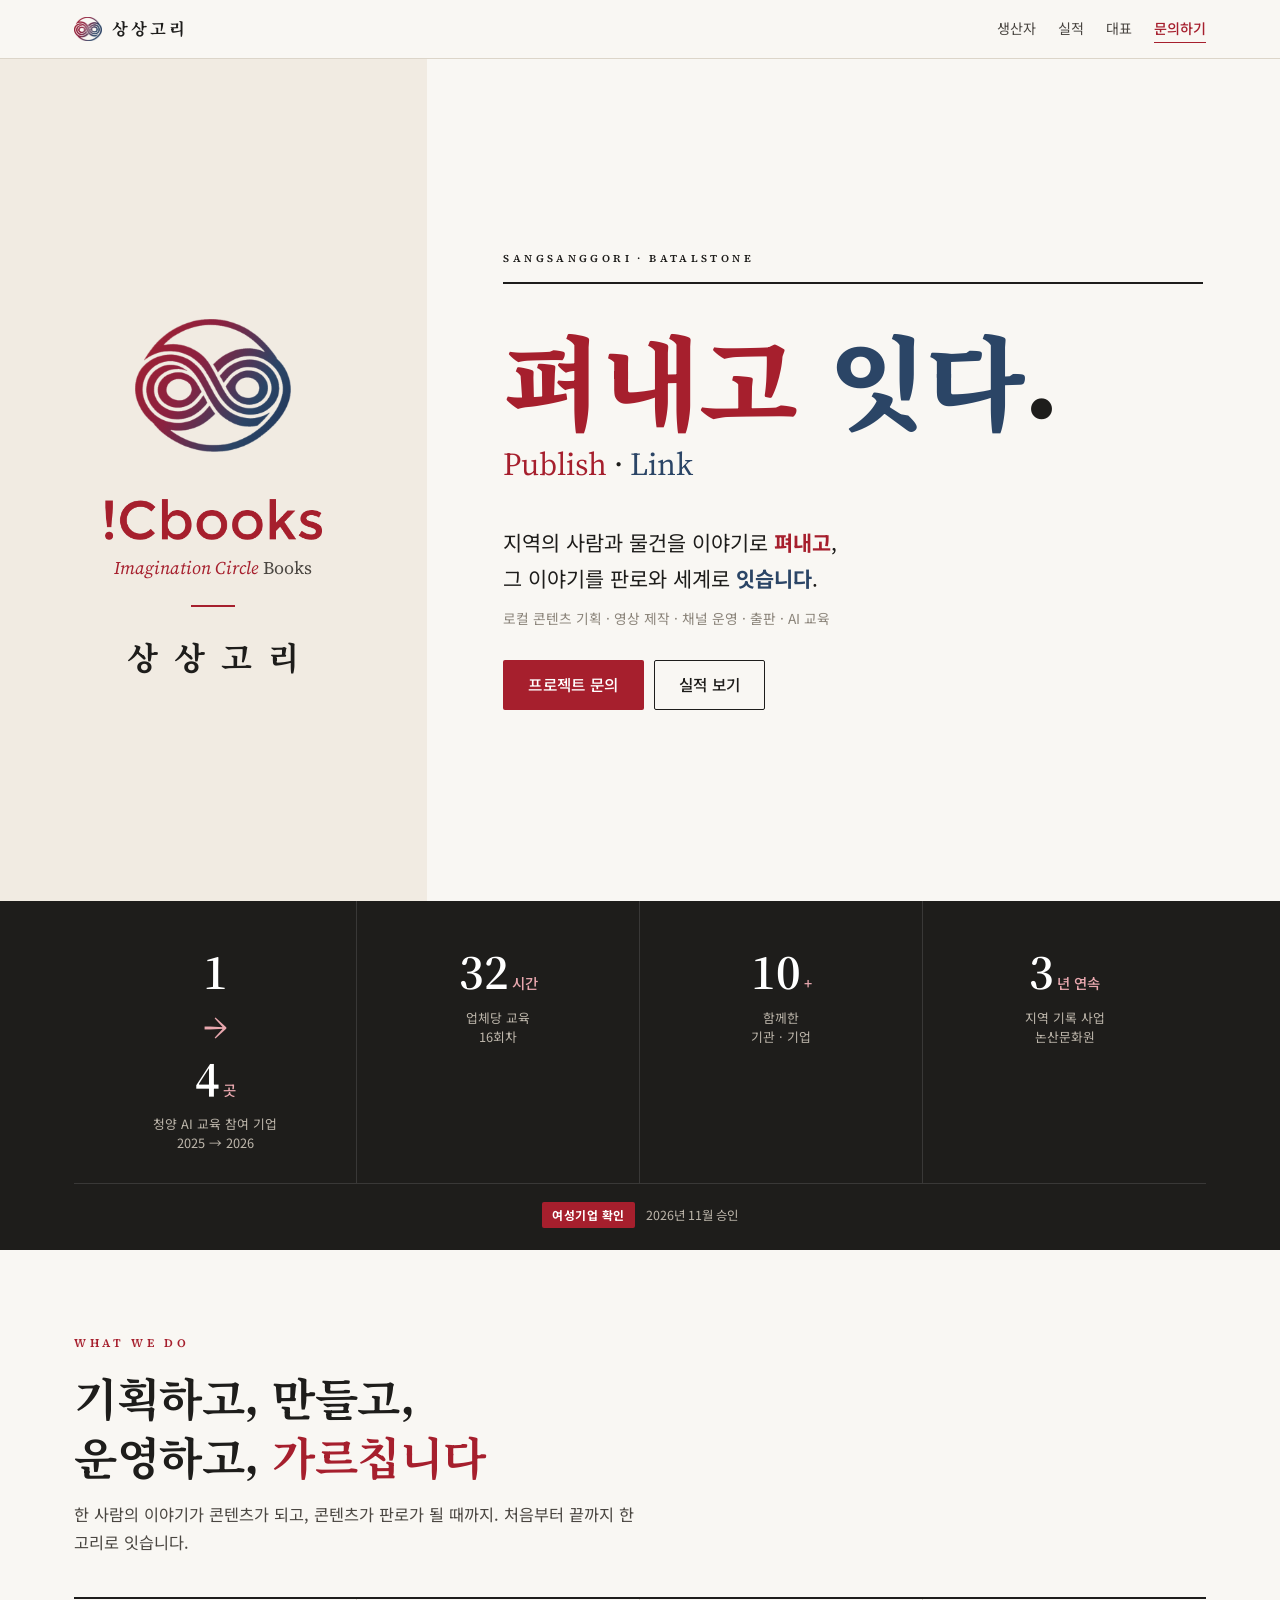
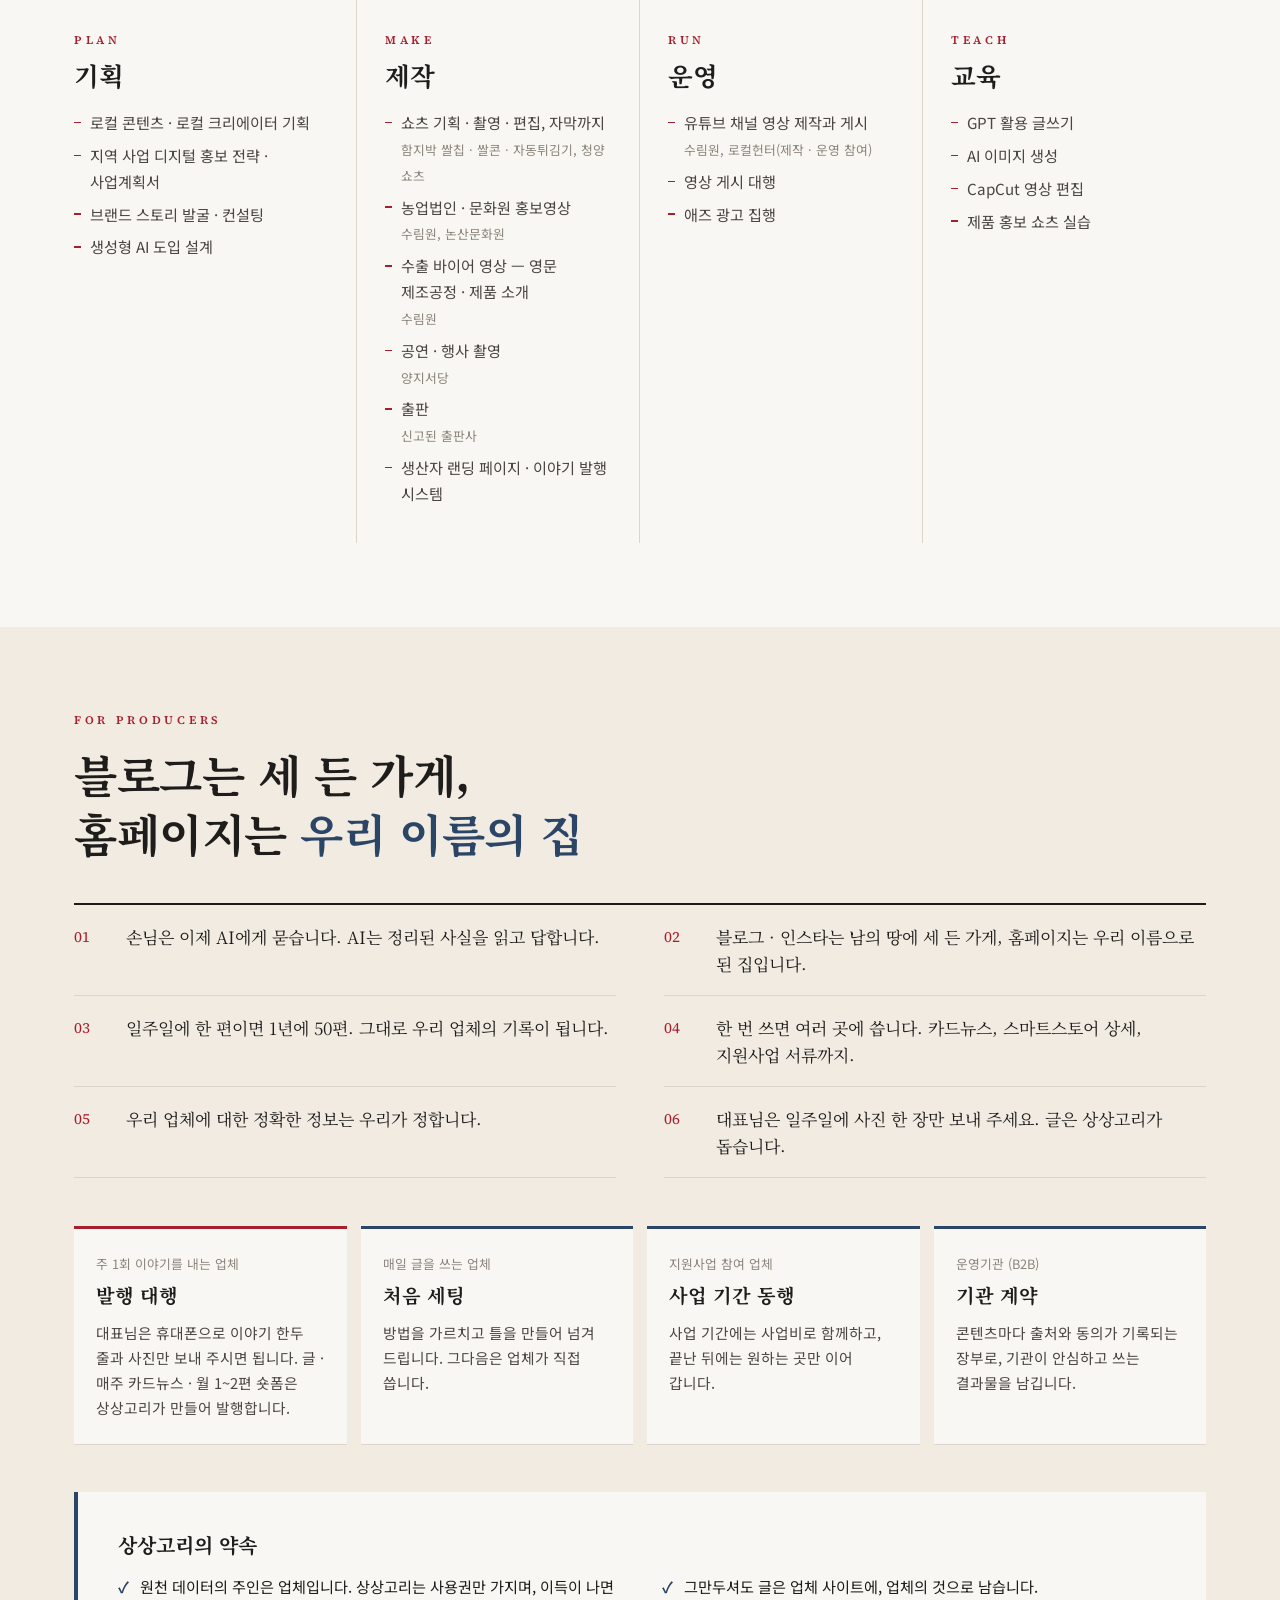
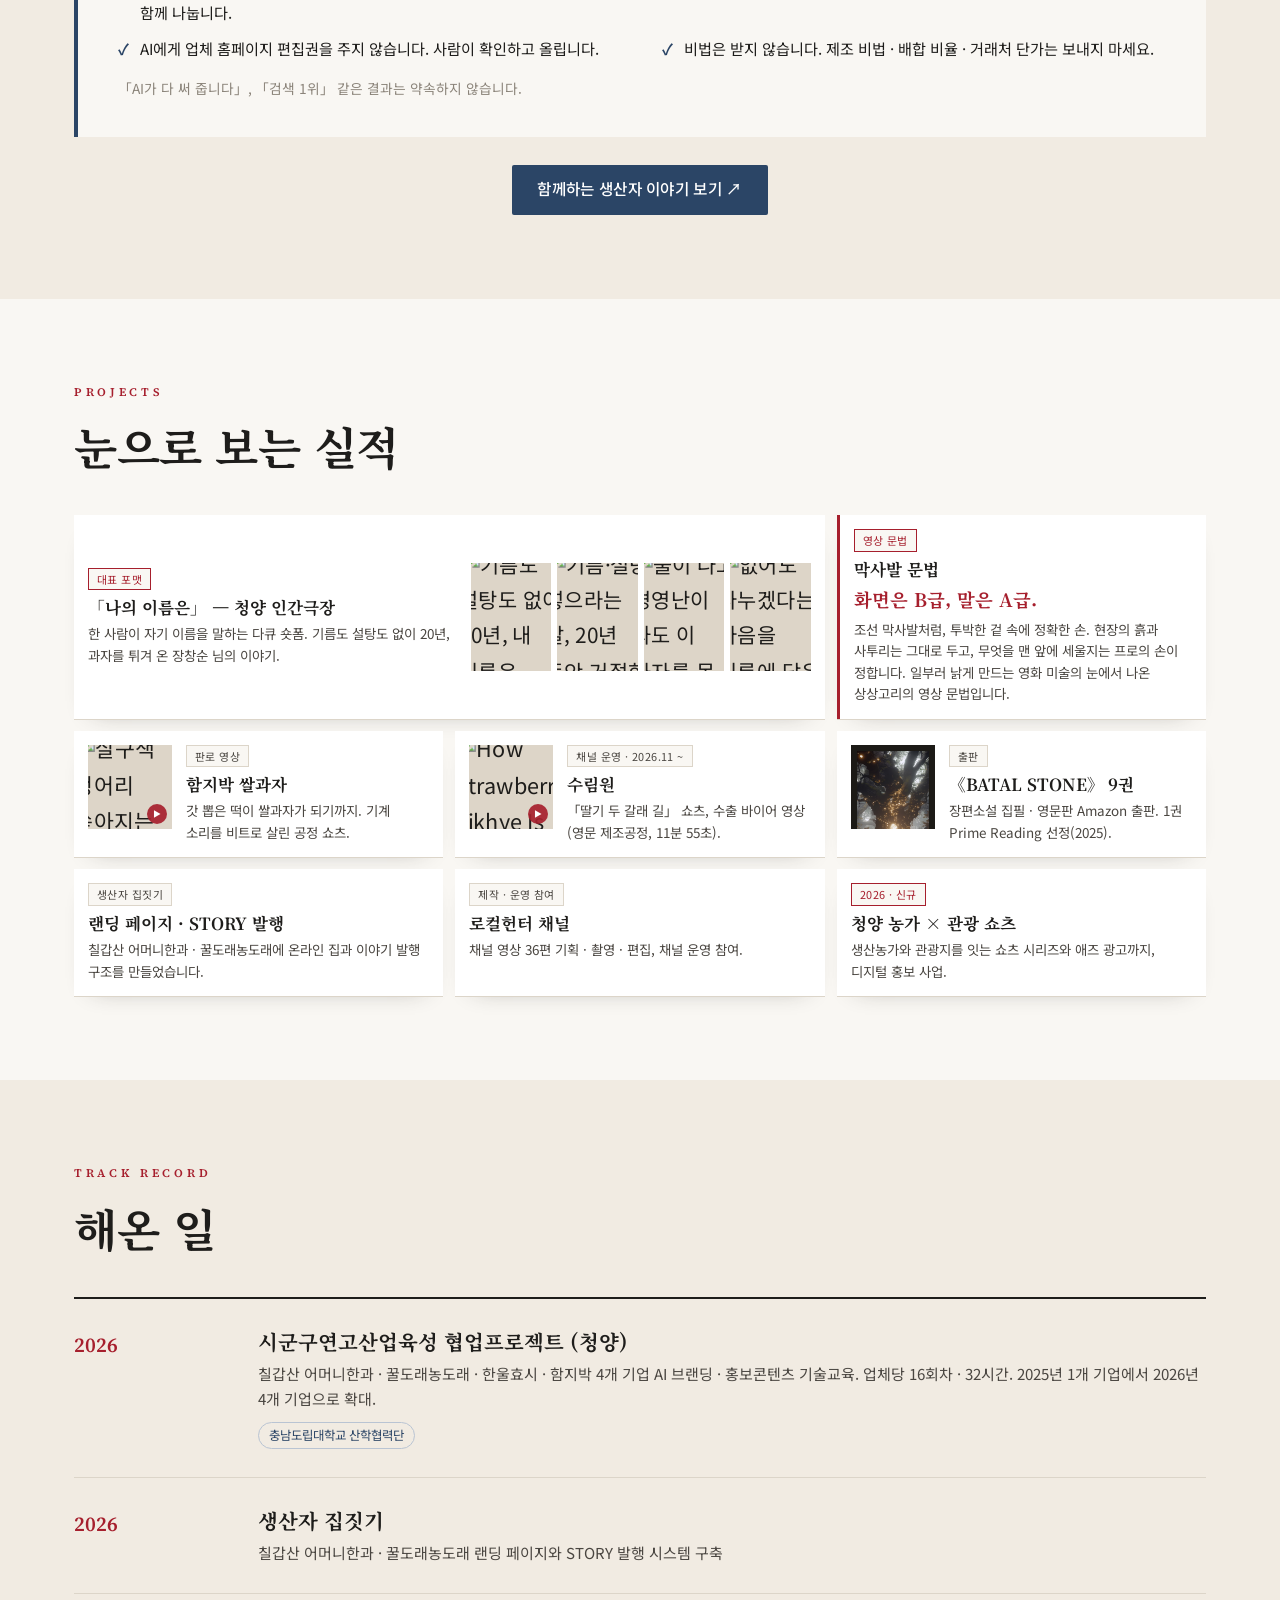
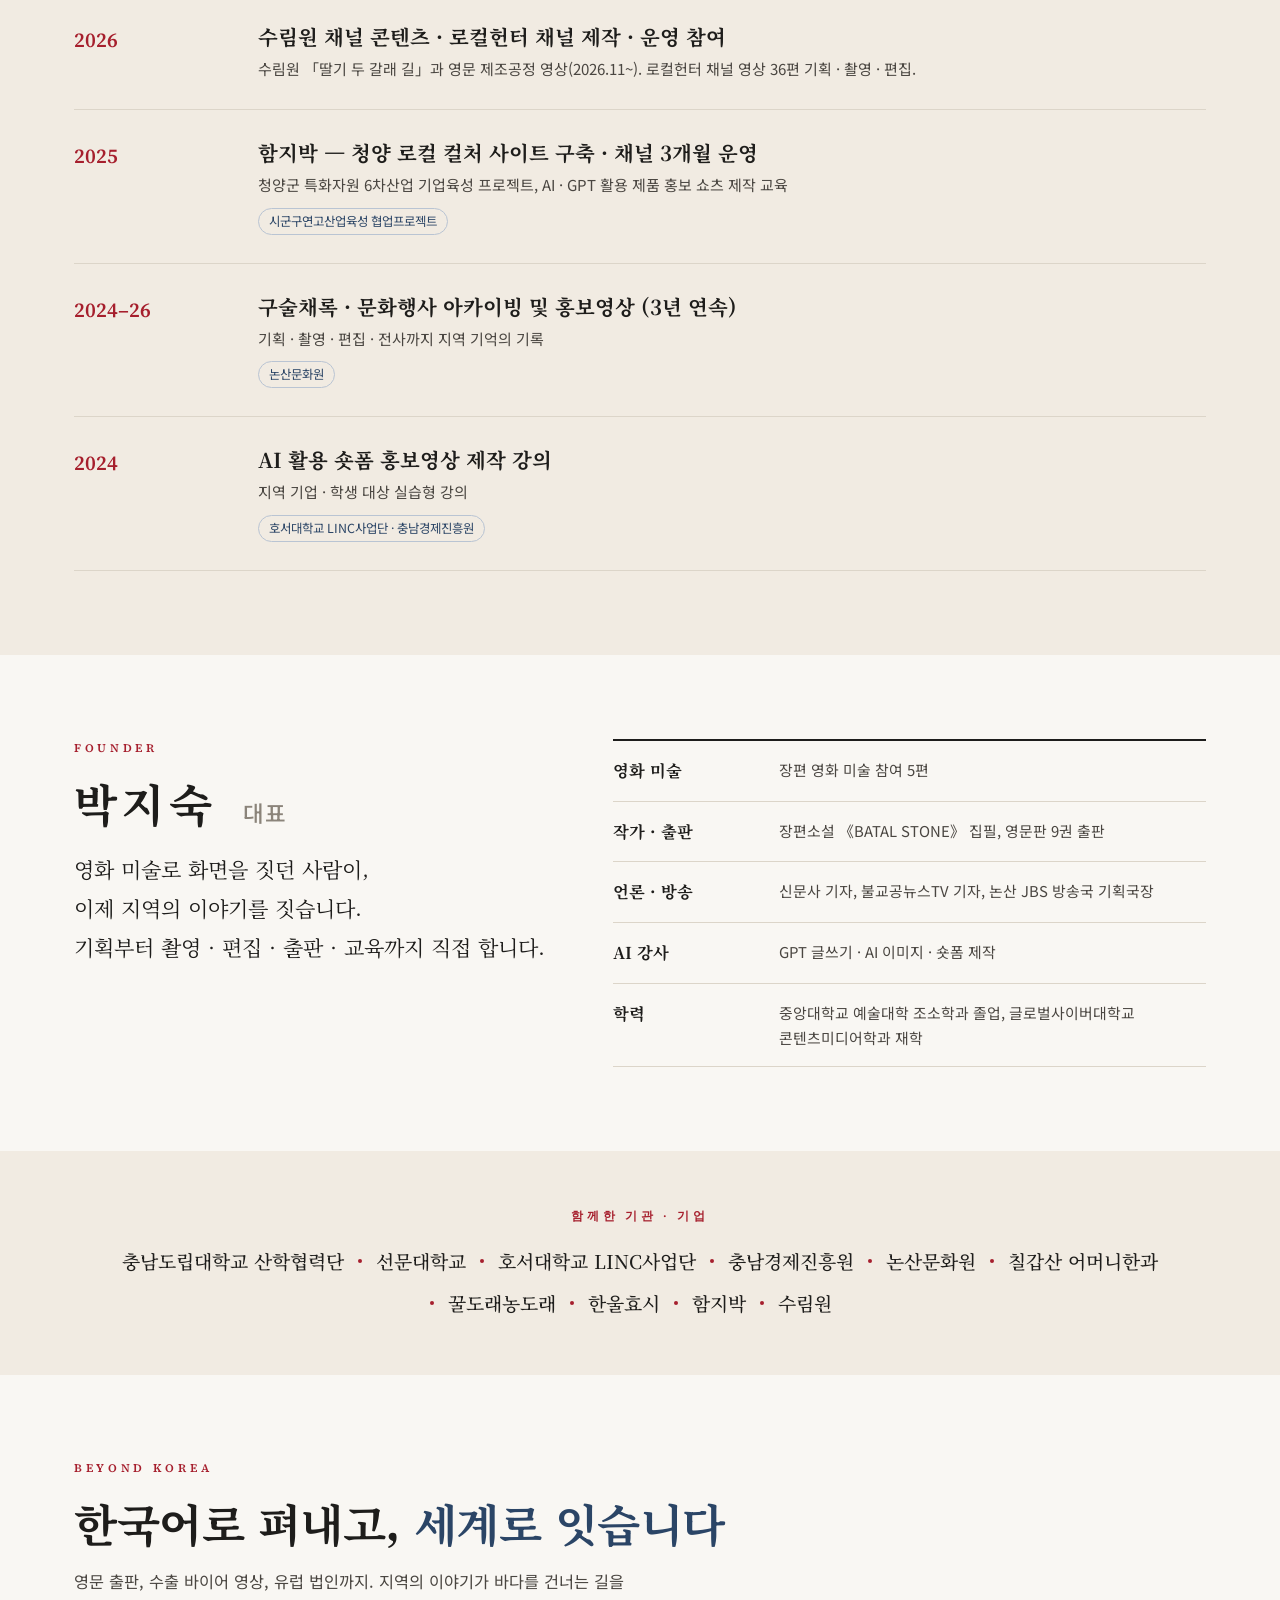
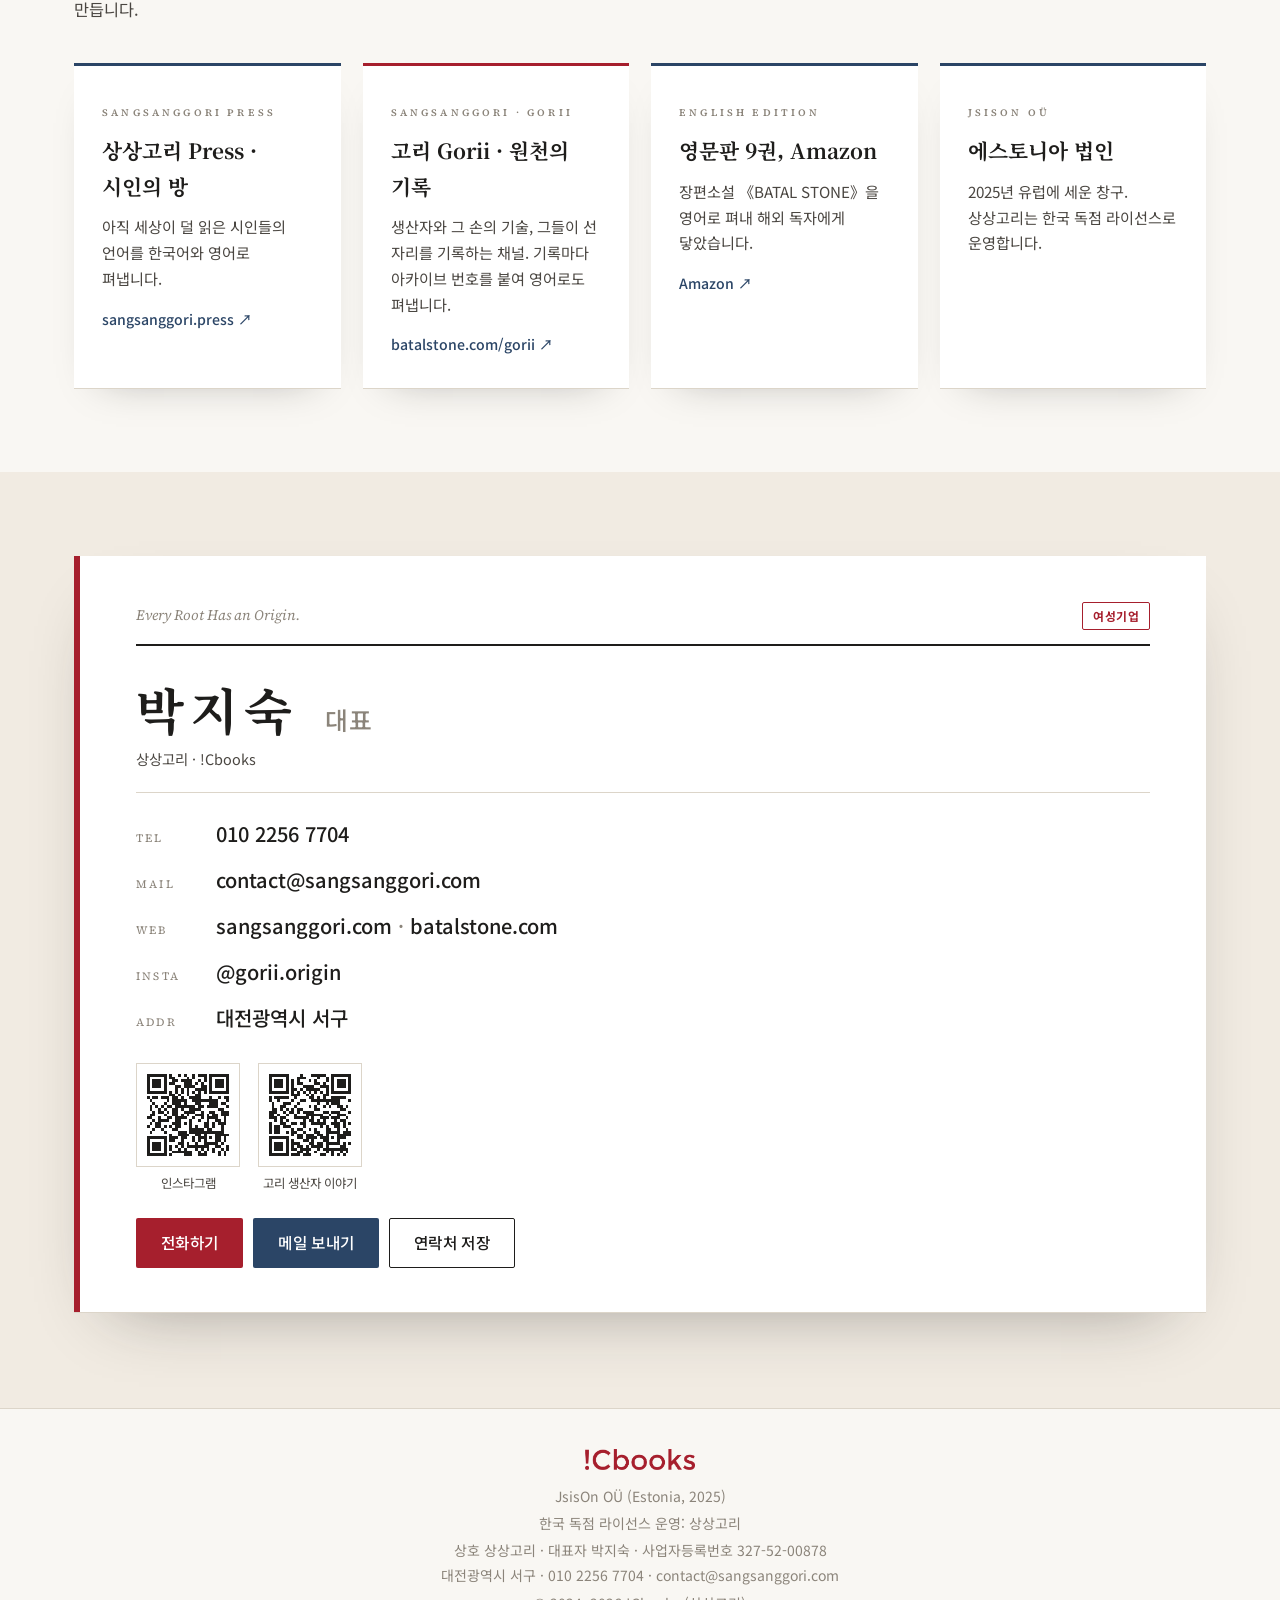
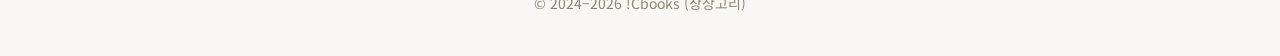
==== commit 73d6f1eb: "고리(Gorii) 원천의 기록 채널 카드 추가, 로컬헌터는 제작·운영 참여로 Co-Authored-By: Claude Opus 5.5 <noreply@anthropic.com>" ====
--- a/index.html
+++ b/index.html
@@ -141,7 +141,7 @@
             <p class="cap-en">RUN</p>
             <h3>운영</h3>
             <ul>
-              <li>유튜브 채널 영상 제작과 게시<br><small>수림원, 로컬헌터(제작 참여)</small></li>
+              <li>유튜브 채널 영상 제작과 게시<br><small>수림원, 로컬헌터(제작 · 운영 참여)</small></li>
               <li>영상 게시 대행</li>
               <li>애즈 광고 집행</li>
             </ul>
@@ -282,9 +282,9 @@
 
           <article class="pc">
             <div class="pc-body">
-              <span class="tag">제작 참여</span>
-              <h3>로컬헌터 채널 영상</h3>
-              <p>채널 영상 36편 기획 · 촬영 · 편집.</p>
+              <span class="tag">제작 · 운영 참여</span>
+              <h3>로컬헌터 채널</h3>
+              <p>채널 영상 36편 기획 · 촬영 · 편집, 채널 운영 참여.</p>
             </div>
           </article>
 
@@ -317,7 +317,7 @@
           </li>
           <li>
             <span class="tl-year">2026</span>
-            <div><h3>수림원 채널 콘텐츠 · 로컬헌터 채널 영상 제작 참여</h3><p>수림원 「딸기 두 갈래 길」과 영문 제조공정 영상(2026.11~). 로컬헌터 채널 영상 36편 기획 · 촬영 · 편집.</p></div>
+            <div><h3>수림원 채널 콘텐츠 · 로컬헌터 채널 제작 · 운영 참여</h3><p>수림원 「딸기 두 갈래 길」과 영문 제조공정 영상(2026.11~). 로컬헌터 채널 영상 36편 기획 · 촬영 · 편집.</p></div>
           </li>
           <li>
             <span class="tl-year">2025</span>
@@ -387,6 +387,14 @@
             <h3>상상고리 Press · 시인의 방</h3>
             <p>아직 세상이 덜 읽은 시인들의 언어를 한국어와 영어로 펴냅니다.</p>
             <span class="imprint-go">sangsanggori.press ↗</span>
+          </a>
+          <a class="imprint imprint-gorii" href="https://batalstone.com/gorii/" rel="noopener">
+            <span class="caps">SANGSANGGORI · GORII</span>
+            <h3>고리 Gorii · 원천의 기록</h3>
+            <p>생산자와 그 손의 기술, 그들이 선 자리를 기록하는 채널. 기록마다 아카이브 번호를 붙여 영어로도 펴냅니다.</p>
+            <span class="imprint-go">batalstone.com/gorii ↗</span>
+            <!-- 첫 영상(꿀도래 기록 001)이 공개되면: YouTube 링크 https://www.youtube.com/@JsisOnGORI 와
+                 실적 카드(<a data-yt="영상ID" data-shape="wide">)를 추가 -->
           </a>
           <a class="imprint" href="https://www.amazon.com/dp/B0DCG298L1" rel="noopener">
             <span class="caps">ENGLISH EDITION</span>
--- a/style.css
+++ b/style.css
@@ -333,7 +333,7 @@
 .imprint h3 { font-size: 1.5rem; margin: 10px 0 10px; }
 .imprint p { color: var(--ink-2); font-size: 0.95rem; }
 .imprint-go { display: inline-block; margin-top: 16px; font-size: 0.88rem; font-weight: 500; color: var(--navy); }
-@media (min-width: 760px) { .imprint-grid { grid-template-columns: repeat(3, 1fr); gap: 22px; } .imprint { padding: 30px 28px; } .imprint h3 { font-size: 1.3rem; } }
+@media (min-width: 760px) { .imprint-grid { grid-template-columns: repeat(2, 1fr); gap: 22px; } .imprint { padding: 30px 28px; } .imprint h3 { font-size: 1.3rem; } }
 
 /* Contact card */
 .contact { padding-bottom: 96px; background: var(--paper-2); }
@@ -388,3 +388,6 @@
   background: #fff; color: var(--ink); font-size: 1rem; cursor: pointer;
 }
 .player-close:focus-visible { outline: 2px solid var(--red); outline-offset: 2px; }
+
+@media (min-width: 1080px) { .imprint-grid { grid-template-columns: repeat(4, 1fr); } }
+.imprint-gorii { border-top-color: var(--red); }
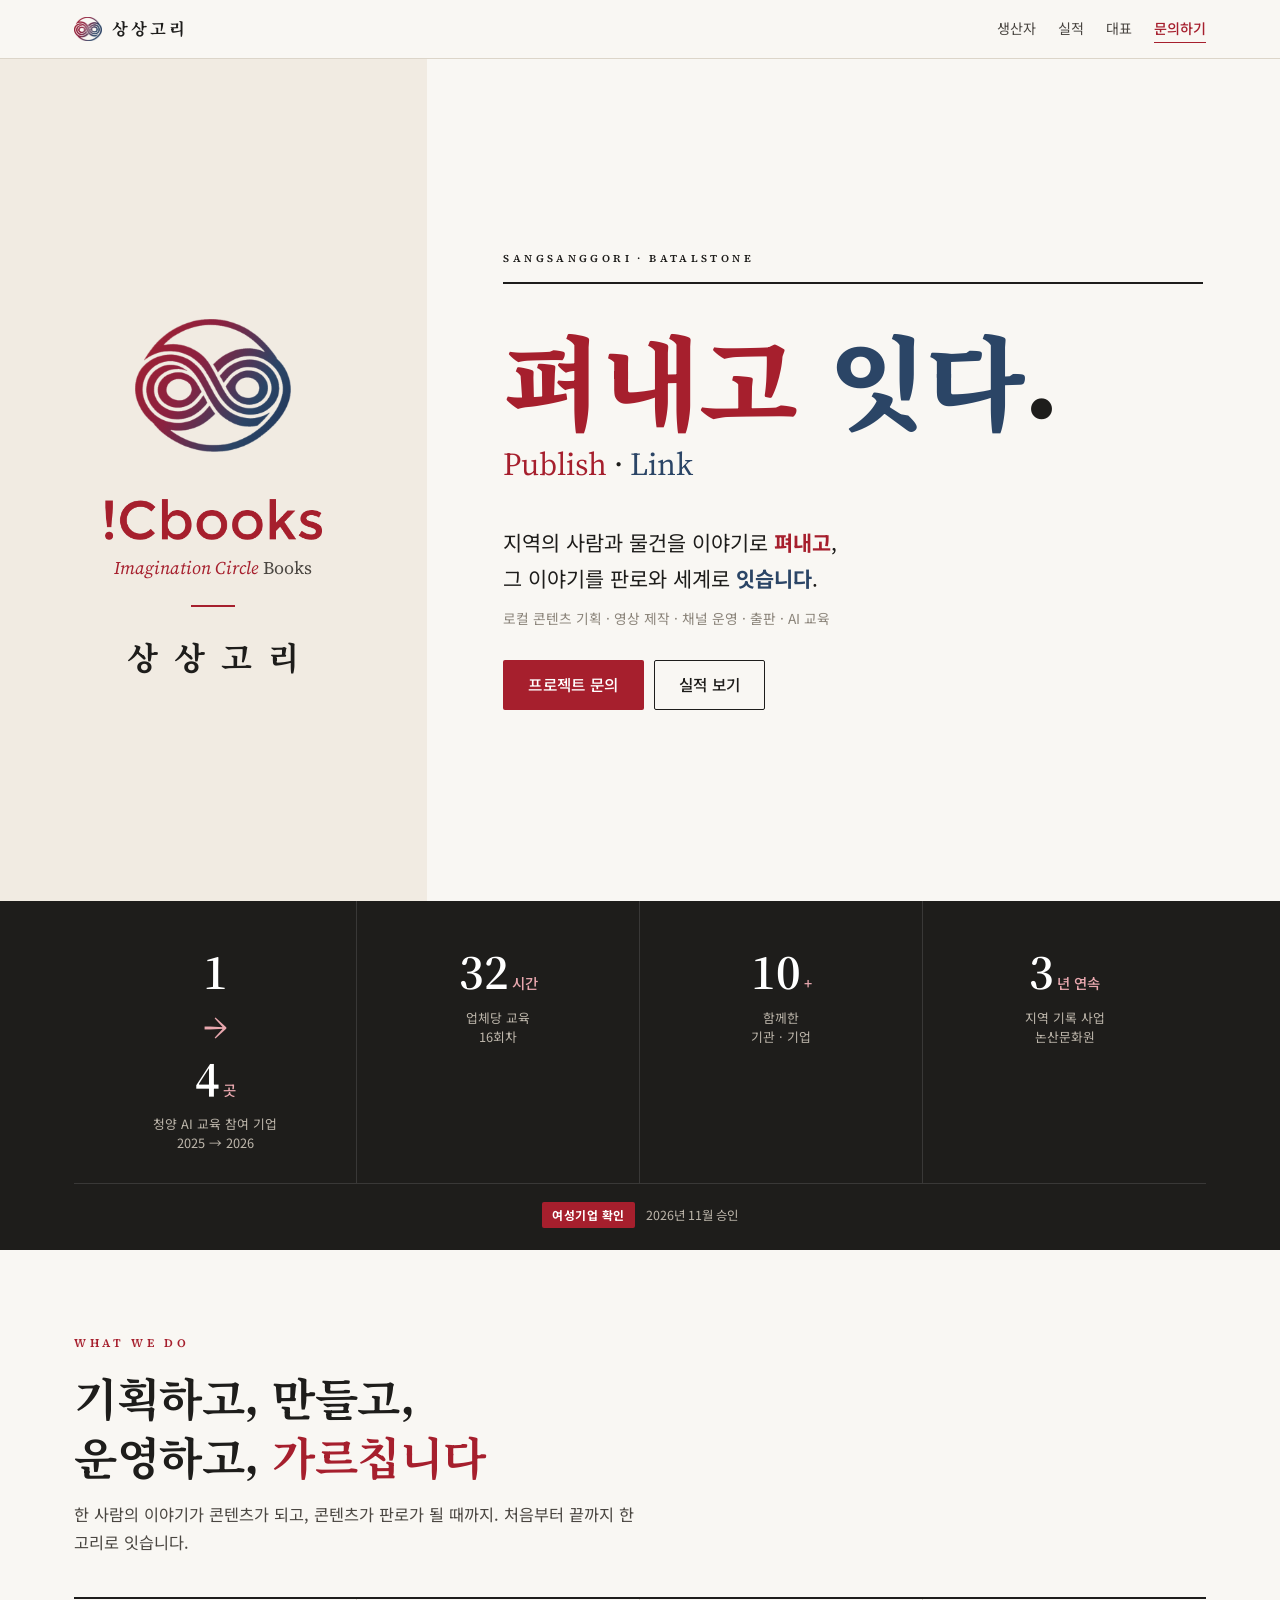
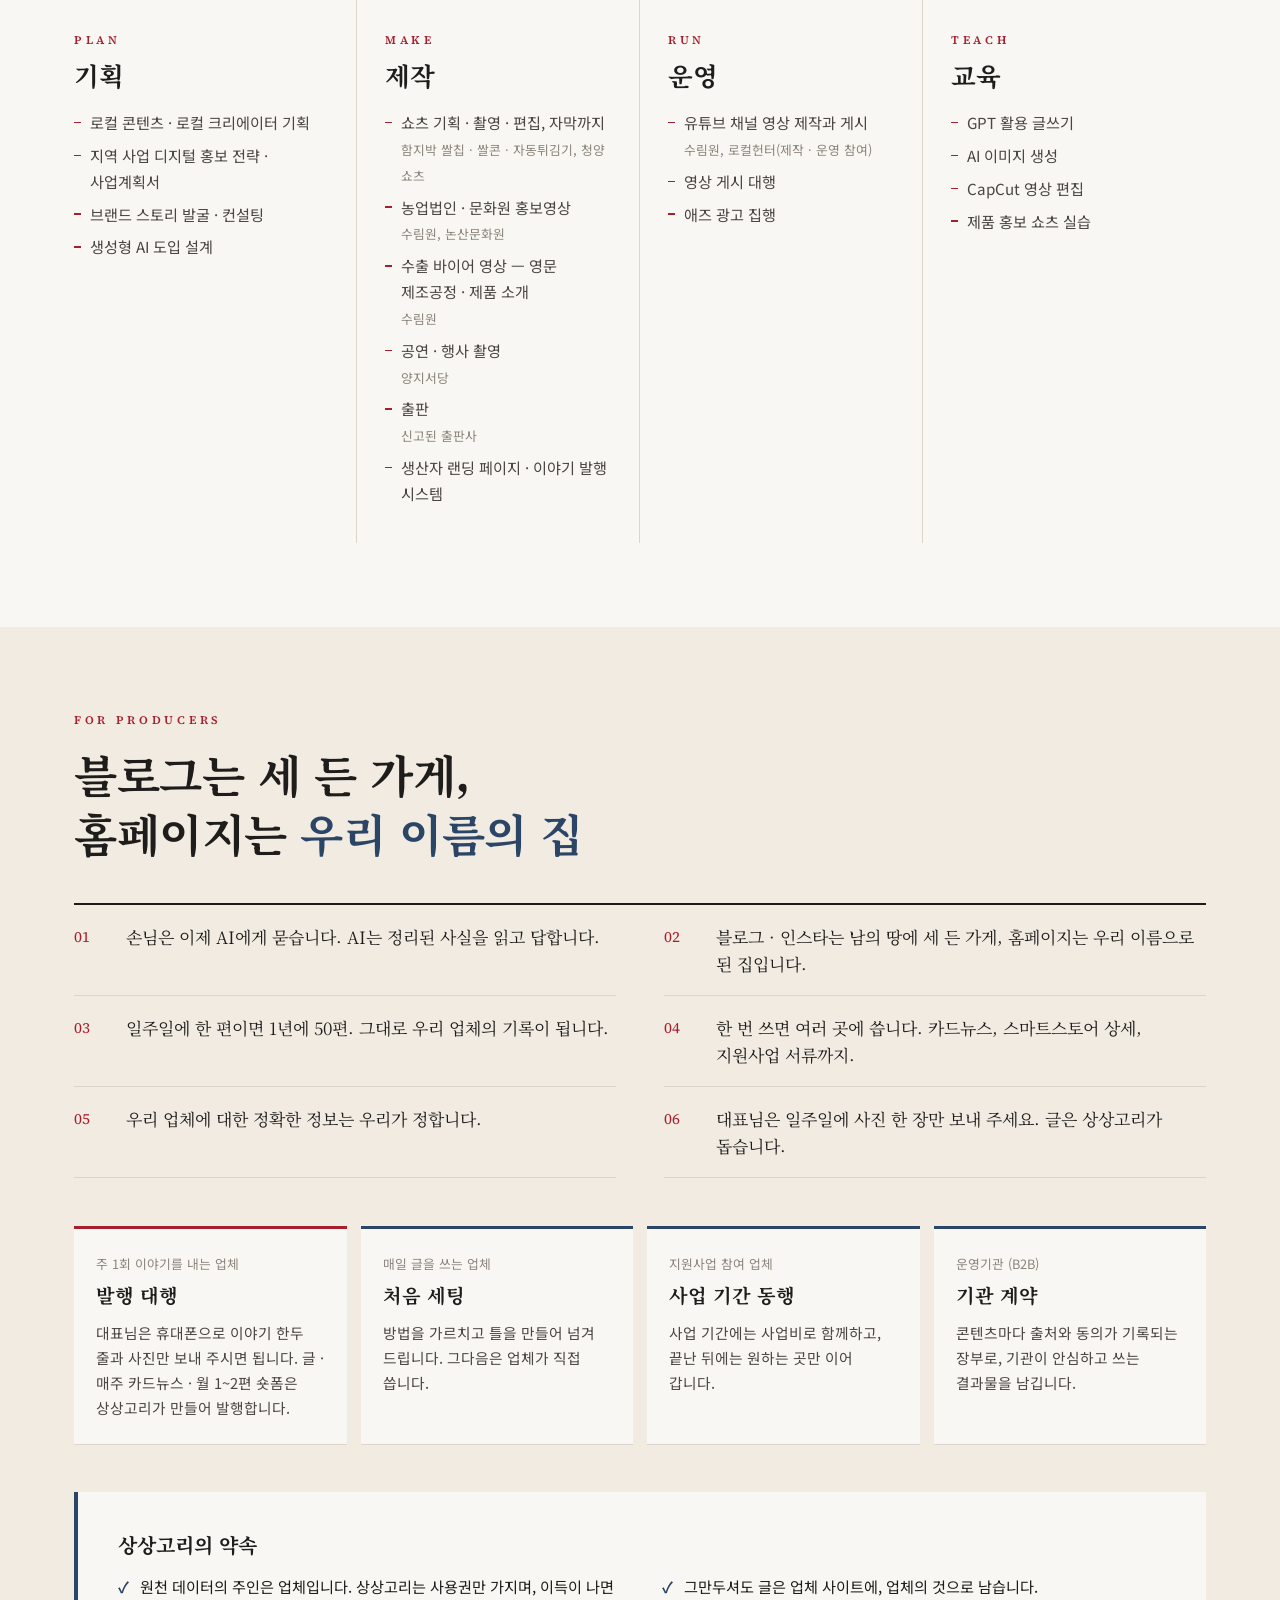
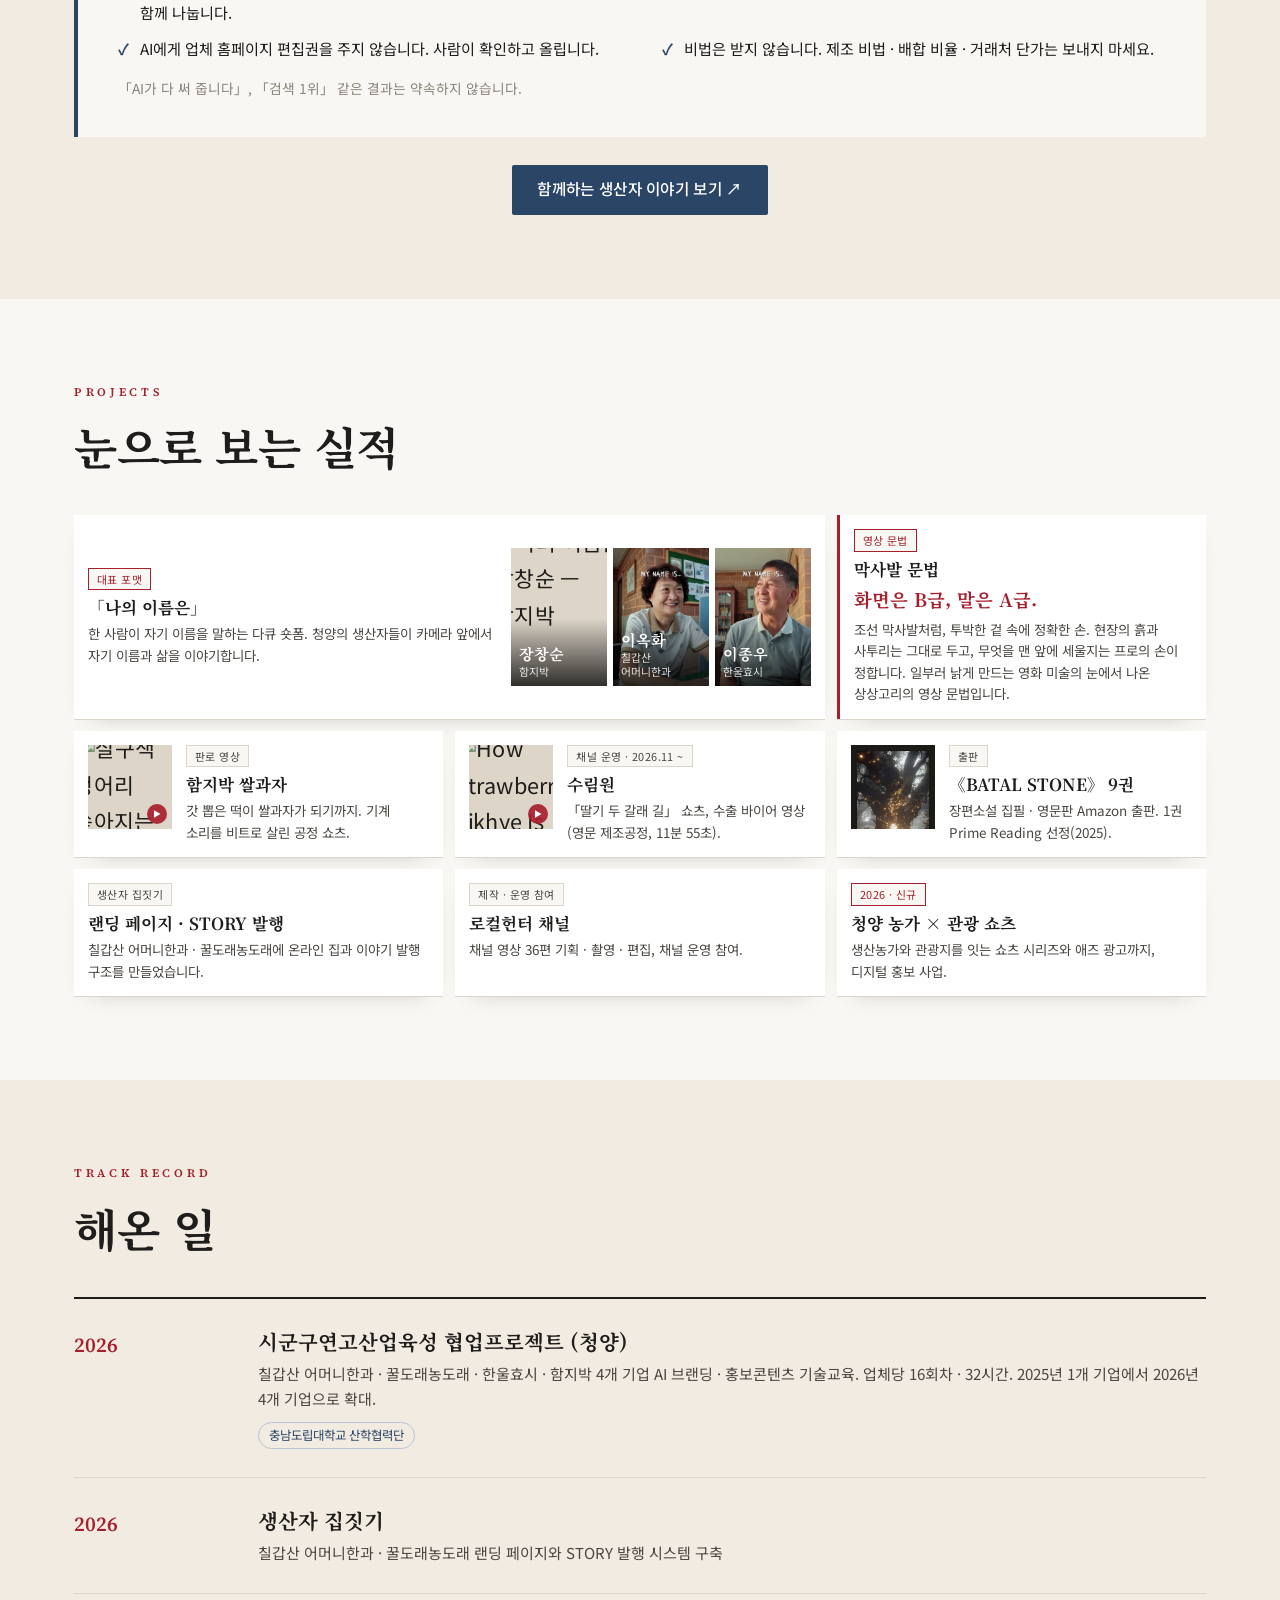
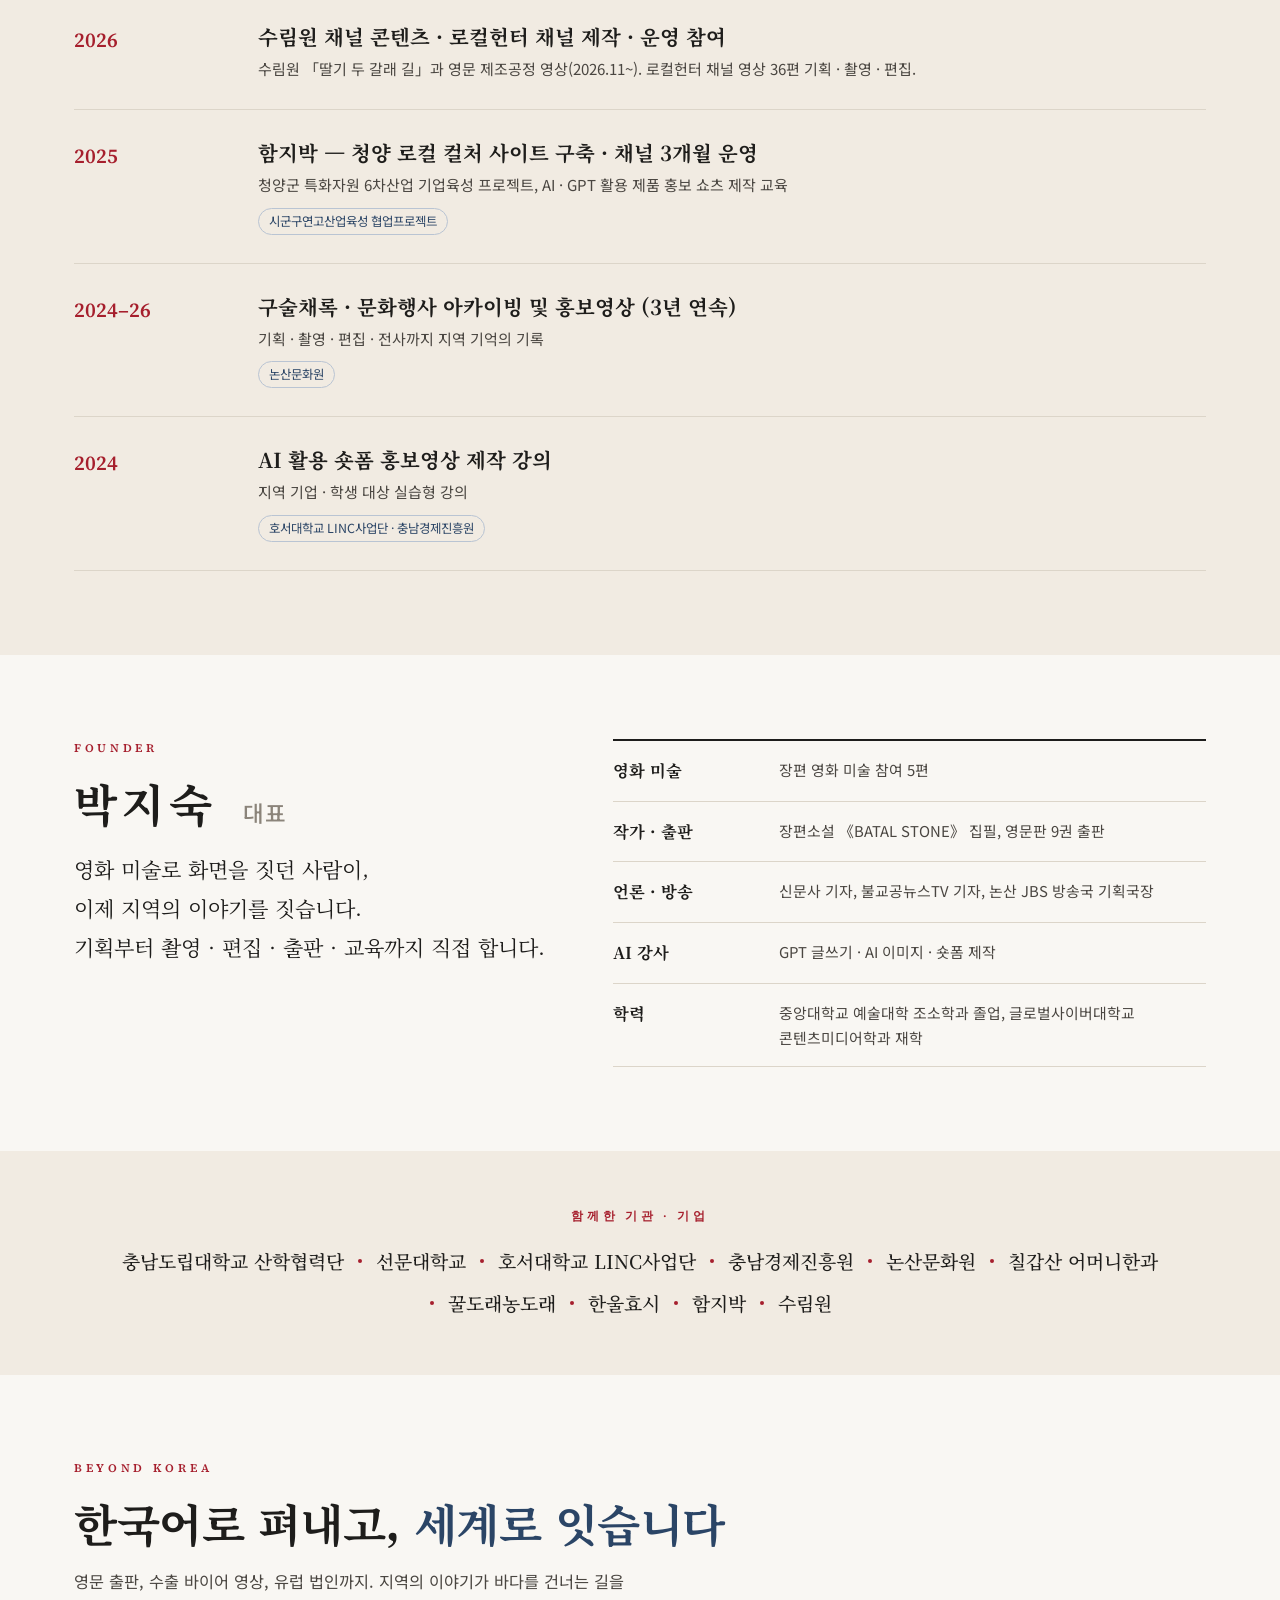
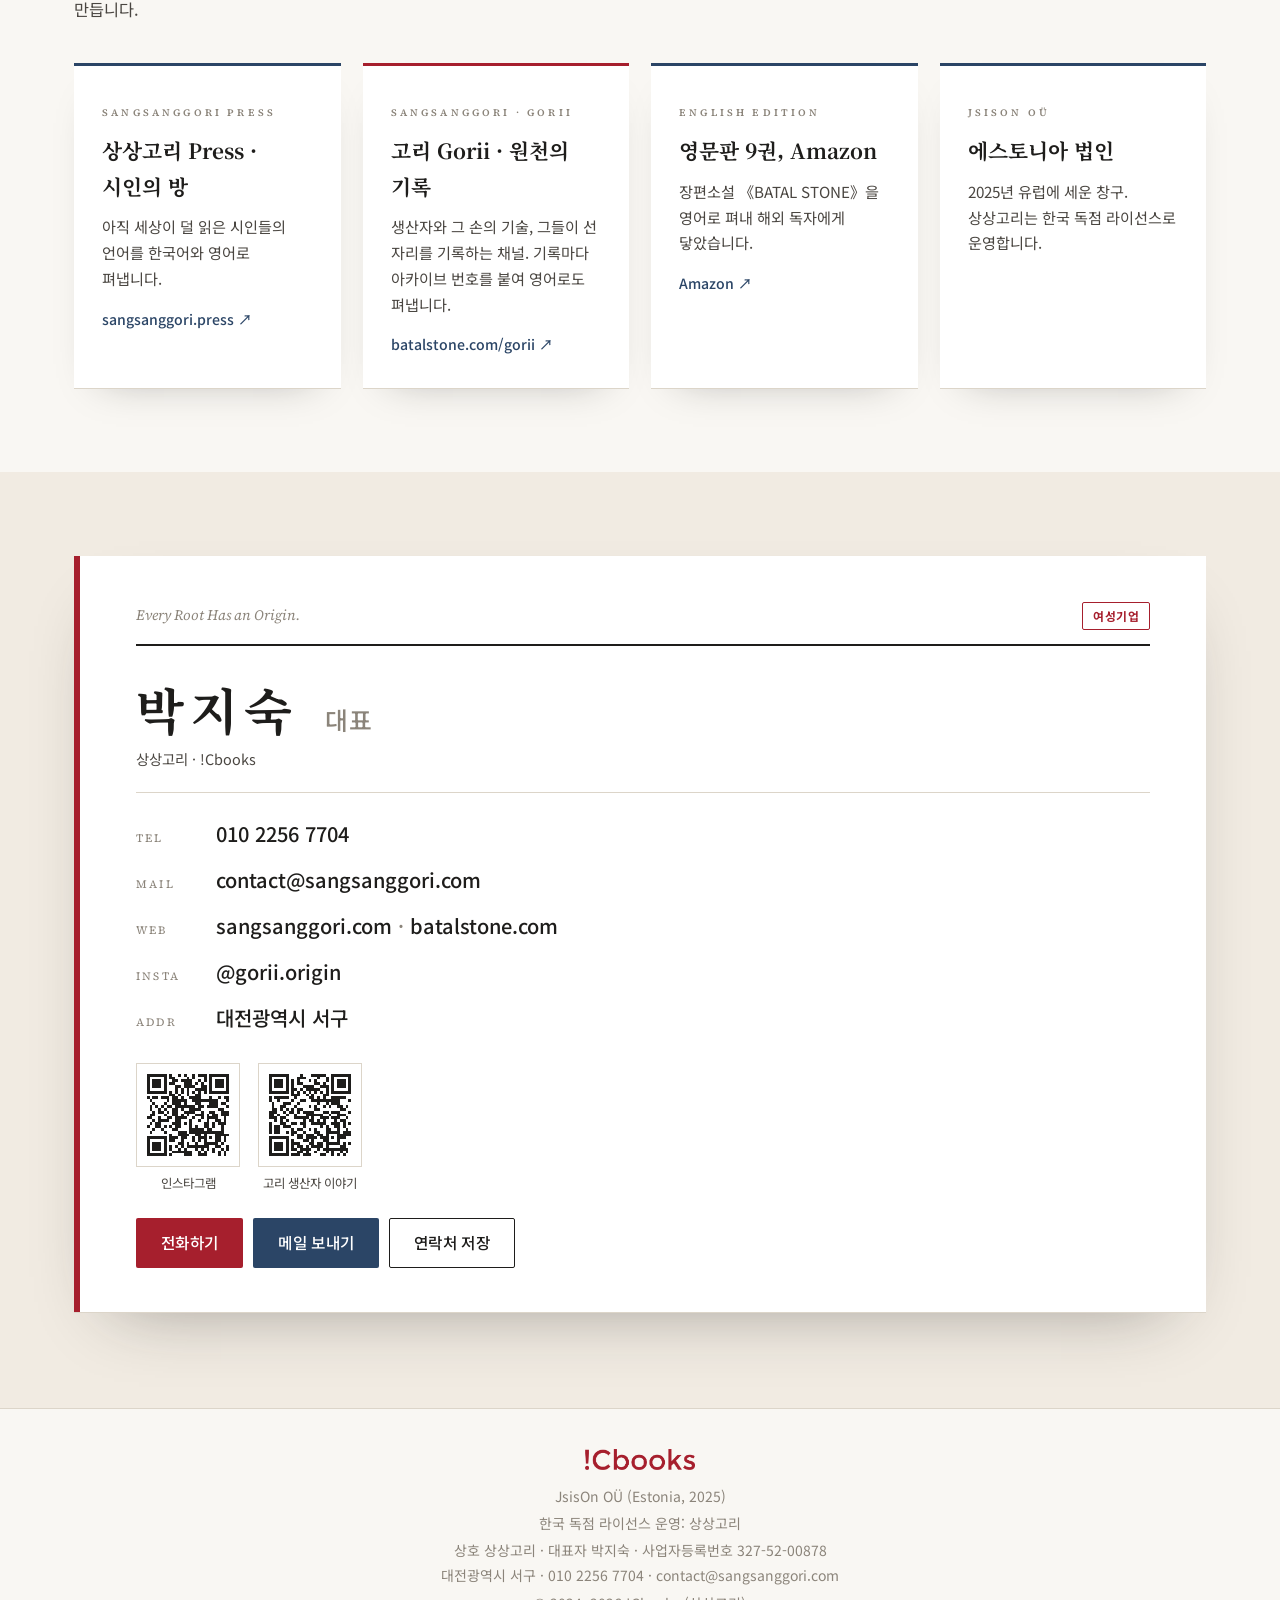
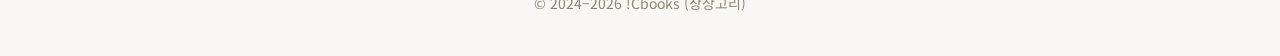
==== commit c848bdf5: "「나의 이름은」 세 분(장창순·이옥화·이종우), 사이트 내 영상 파일 재생, CSS/JS 캐시 버전 Co-Authored-By: Claude Opus 5.5 <noreply@ant" ====
--- a/index.html
+++ b/index.html
@@ -1,468 +1,467 @@
-<!DOCTYPE html>
-<html lang="ko">
-<head>
-  <meta charset="utf-8">
-  <meta name="viewport" content="width=device-width, initial-scale=1, viewport-fit=cover">
-  <title>상상고리 · !Cbooks — 펴내고 잇다</title>
-  <meta name="description" content="상상고리(!Cbooks) — 지역의 이야기를 펴내고 세상과 잇는 콘텐츠 스튜디오. 로컬 콘텐츠 기획 · 영상 제작 · 채널 운영 · 출판 · AI 교육. 여성기업.">
-  <meta name="theme-color" content="#f9f7f3">
-  <link rel="canonical" href="https://sangsanggori.com/">
-  <link rel="icon" href="favicon.ico" sizes="any">
-  <link rel="icon" href="assets/icon-192.png" type="image/png" sizes="192x192">
-  <link rel="apple-touch-icon" href="assets/icon-180.png">
-  <meta property="og:type" content="website">
-  <meta property="og:locale" content="ko_KR">
-  <meta property="og:site_name" content="상상고리 · !Cbooks">
-  <meta property="og:title" content="상상고리 · !Cbooks — 펴내고 잇다">
-  <meta property="og:description" content="Publish · Link. 로컬 콘텐츠 기획 · 영상 제작 · 채널 운영 · 출판 · AI 교육">
-  <meta property="og:url" content="https://sangsanggori.com/">
-  <meta property="og:image" content="https://sangsanggori.com/assets/og.png">
-  <meta name="twitter:card" content="summary_large_image">
-
-  <link rel="preconnect" href="https://fonts.googleapis.com">
-  <link rel="preconnect" href="https://fonts.gstatic.com" crossorigin>
-  <link rel="stylesheet" href="https://fonts.googleapis.com/css2?family=Noto+Sans+KR:wght@400;500;700&family=Noto+Serif+KR:wght@500;700;900&family=Source+Serif+4:ital,opsz,wght@0,8..60,400;0,8..60,600;1,8..60,400&display=swap">
-  <link rel="stylesheet" href="style.css">
-
-  <script type="application/ld+json">
-  {
-    "@context": "https://schema.org",
-    "@type": "Organization",
-    "name": "상상고리",
-    "alternateName": ["!Cbooks", "Imagination Circle Books", "SangSangGoRi"],
-    "slogan": "펴내고 잇다. Publish · Link",
-    "url": "https://sangsanggori.com/",
-    "logo": "https://sangsanggori.com/assets/icon-192.png",
-    "email": "contact@sangsanggori.com",
-    "telephone": "+82-10-2256-7704",
-    "foundingDate": "2024-03",
-    "taxID": "327-52-00878",
-    "founder": { "@type": "Person", "name": "박지숙", "jobTitle": "대표" },
-    "address": { "@type": "PostalAddress", "addressLocality": "서구", "addressRegion": "대전광역시", "addressCountry": "KR" },
-    "sameAs": ["https://sangsanggori.press/", "https://www.instagram.com/gorii.origin/"]
-  }
-  </script>
-</head>
-<body>
-
-  <!-- ============ Top bar ============ -->
-  <nav class="topbar" aria-label="상단">
-    <div class="wrap topbar-in">
-      <a class="topbar-brand" href="#top" aria-label="상상고리 처음으로">
-        <span class="mark mark-sm" aria-hidden="true"></span>
-        <span class="topbar-name">상상고리</span>
-      </a>
-      <div class="topbar-links">
-        <a href="#producers">생산자</a>
-        <a href="#work">실적</a>
-        <a href="#founder">대표</a>
-        <a class="topbar-cta" href="#contact">문의하기</a>
-      </div>
-    </div>
-  </nav>
-
-  <!-- ============ Hero (business-card layout) ============ -->
-  <header class="hero" id="top">
-    <div class="hero-left">
-      <div class="hero-stage" aria-hidden="true">
-        <span class="mark hero-still"></span>
-        <canvas class="hero-canvas"></canvas>
-      </div>
-      <div class="brand-lock">
-        <span class="wordmark" role="img" aria-label="!Cbooks"></span>
-        <p class="brand-sub"><em>Imagination Circle</em> Books</p>
-        <span class="rule" aria-hidden="true"></span>
-        <p class="brand-ko">상상고리</p>
-      </div>
-    </div>
-
-    <div class="hero-right">
-      <p class="caps hero-caps">SANGSANGGORI · BATALSTONE</p>
-      <h1 class="headline">
-        <span class="red">펴내고</span> <span class="navy">잇다</span><span class="dot">.</span>
-      </h1>
-      <p class="headline-en"><span class="red">Publish</span> · <span class="navy">Link</span></p>
-      <p class="hero-lede">지역의 사람과 물건을 이야기로 <b>펴내고</b>,<br>그 이야기를 판로와 세계로 <b>잇습니다</b>.</p>
-      <p class="hero-sub">로컬 콘텐츠 기획 · 영상 제작 · 채널 운영 · 출판 · AI 교육</p>
-      <div class="hero-actions">
-        <a class="btn btn-red" href="#contact">프로젝트 문의</a>
-        <a class="btn btn-line" href="#work">실적 보기</a>
-      </div>
-    </div>
-  </header>
-
-  <main>
-
-    <!-- ============ Numbers (the one dark band) ============ -->
-    <section class="numbers" aria-label="숫자로 보는 상상고리">
-      <div class="wrap">
-        <div class="numbers-grid">
-          <div class="num"><b>1<span class="arw">→</span>4<small>곳</small></b><span>청양 AI 교육 참여 기업<br>2025 → 2026</span></div>
-          <div class="num"><b>32<small>시간</small></b><span>업체당 교육<br>16회차</span></div>
-          <div class="num"><b>10<small>+</small></b><span>함께한<br>기관 · 기업</span></div>
-          <div class="num"><b>3<small>년 연속</small></b><span>지역 기록 사업<br>논산문화원</span></div>
-        </div>
-        <p class="numbers-note"><span class="badge">여성기업 확인</span> 2026년 11월 승인</p>
-      </div>
-    </section>
-
-    <!-- ============ Capabilities ============ -->
-    <section class="caps-sec" id="services" aria-labelledby="services-title">
-      <div class="wrap">
-        <div class="sec-head">
-          <p class="caps sec-kicker">What We Do</p>
-          <h2 id="services-title">기획하고, 만들고,<br>운영하고, <span class="red">가르칩니다</span></h2>
-          <p class="sec-lede">한 사람의 이야기가 콘텐츠가 되고, 콘텐츠가 판로가 될 때까지. 처음부터 끝까지 한 고리로 잇습니다.</p>
-        </div>
-        <div class="cap-grid">
-          <article class="cap">
-            <p class="cap-en">PLAN</p>
-            <h3>기획</h3>
-            <ul>
-              <li>로컬 콘텐츠 · 로컬 크리에이터 기획</li>
-              <li>지역 사업 디지털 홍보 전략 · 사업계획서</li>
-              <li>브랜드 스토리 발굴 · 컨설팅</li>
-              <li>생성형 AI 도입 설계</li>
-            </ul>
-          </article>
-          <article class="cap">
-            <p class="cap-en">MAKE</p>
-            <h3>제작</h3>
-            <ul>
-              <li>쇼츠 기획 · 촬영 · 편집, 자막까지<br><small>함지박 쌀칩 · 쌀콘 · 자동튀김기, 청양 쇼츠</small></li>
-              <li>농업법인 · 문화원 홍보영상<br><small>수림원, 논산문화원</small></li>
-              <li>수출 바이어 영상 — 영문 제조공정 · 제품 소개<br><small>수림원</small></li>
-              <li>공연 · 행사 촬영<br><small>양지서당</small></li>
-              <li>출판<br><small>신고된 출판사</small></li>
-              <li>생산자 랜딩 페이지 · 이야기 발행 시스템</li>
-            </ul>
-          </article>
-          <article class="cap">
-            <p class="cap-en">RUN</p>
-            <h3>운영</h3>
-            <ul>
-              <li>유튜브 채널 영상 제작과 게시<br><small>수림원, 로컬헌터(제작 · 운영 참여)</small></li>
-              <li>영상 게시 대행</li>
-              <li>애즈 광고 집행</li>
-            </ul>
-          </article>
-          <article class="cap">
-            <p class="cap-en">TEACH</p>
-            <h3>교육</h3>
-            <ul>
-              <li>GPT 활용 글쓰기</li>
-              <li>AI 이미지 생성</li>
-              <li>CapCut 영상 편집</li>
-              <li>제품 홍보 쇼츠 실습</li>
-            </ul>
-          </article>
-        </div>
-      </div>
-    </section>
-
-    <!-- ============ Producers: why a home page, how we work, promises ============ -->
-    <section class="producers" id="producers" aria-labelledby="producers-title">
-      <div class="wrap">
-        <div class="sec-head">
-          <p class="caps sec-kicker">For Producers</p>
-          <h2 id="producers-title">블로그는 세 든 가게,<br>홈페이지는 <span class="navy">우리 이름의 집</span></h2>
-        </div>
-        <ol class="why-list">
-          <li>손님은 이제 AI에게 묻습니다. AI는 정리된 사실을 읽고 답합니다.</li>
-          <li>블로그 · 인스타는 남의 땅에 세 든 가게, 홈페이지는 우리 이름으로 된 집입니다.</li>
-          <li>일주일에 한 편이면 1년에 50편. 그대로 우리 업체의 기록이 됩니다.</li>
-          <li>한 번 쓰면 여러 곳에 씁니다. 카드뉴스, 스마트스토어 상세, 지원사업 서류까지.</li>
-          <li>우리 업체에 대한 정확한 정보는 우리가 정합니다.</li>
-          <li>대표님은 일주일에 사진 한 장만 보내 주세요. 글은 상상고리가 돕습니다.</li>
-        </ol>
-
-        <div class="plans">
-          <article class="plan">
-            <p class="who">주 1회 이야기를 내는 업체</p>
-            <h3>발행 대행</h3>
-            <p>대표님은 휴대폰으로 이야기 한두 줄과 사진만 보내 주시면 됩니다. 글 · 매주 카드뉴스 · 월 1~2편 숏폼은 상상고리가 만들어 발행합니다.</p>
-          </article>
-          <article class="plan">
-            <p class="who">매일 글을 쓰는 업체</p>
-            <h3>처음 세팅</h3>
-            <p>방법을 가르치고 틀을 만들어 넘겨 드립니다. 그다음은 업체가 직접 씁니다.</p>
-          </article>
-          <article class="plan">
-            <p class="who">지원사업 참여 업체</p>
-            <h3>사업 기간 동행</h3>
-            <p>사업 기간에는 사업비로 함께하고, 끝난 뒤에는 원하는 곳만 이어 갑니다.</p>
-          </article>
-          <article class="plan">
-            <p class="who">운영기관 (B2B)</p>
-            <h3>기관 계약</h3>
-            <p>콘텐츠마다 출처와 동의가 기록되는 장부로, 기관이 안심하고 쓰는 결과물을 남깁니다.</p>
-          </article>
-        </div>
-
-        <div class="promises">
-          <h3>상상고리의 약속</h3>
-          <ul>
-            <li>원천 데이터의 주인은 업체입니다. 상상고리는 사용권만 가지며, 이득이 나면 함께 나눕니다.</li>
-            <li>그만두셔도 글은 업체 사이트에, 업체의 것으로 남습니다.</li>
-            <li>AI에게 업체 홈페이지 편집권을 주지 않습니다. 사람이 확인하고 올립니다.</li>
-            <li>비법은 받지 않습니다. 제조 비법 · 배합 비율 · 거래처 단가는 보내지 마세요.</li>
-          </ul>
-          <p class="no">「AI가 다 써 줍니다」, 「검색 1위」 같은 결과는 약속하지 않습니다.</p>
-        </div>
-        <p class="producers-more"><a class="btn btn-navy" href="https://batalstone.com/gorii/" rel="noopener">함께하는 생산자 이야기 보기 ↗</a></p>
-      </div>
-    </section>
-
-    <!-- ============ Projects — compact cards; add new <article class="pc"> as work grows ============ -->
-    <section class="projects" id="work" aria-labelledby="work-title">
-      <div class="wrap">
-        <div class="sec-head">
-          <p class="caps sec-kicker">Projects</p>
-          <h2 id="work-title">눈으로 보는 실적</h2>
-        </div>
-
-        <div class="pc-grid">
-          <article class="pc pc-wide">
-            <div class="pc-body">
-              <span class="tag tag-red">대표 포맷</span>
-              <h3>「나의 이름은」 — 청양 인간극장</h3>
-              <p>한 사람이 자기 이름을 말하는 다큐 숏폼. 기름도 설탕도 없이 20년, 과자를 튀겨 온 장창순 님의 이야기.</p>
-            </div>
-            <ul class="shorts">
-              <li><a data-yt="NMHyMr_VA_I" data-shape="short" href="https://youtube.com/shorts/NMHyMr_VA_I" rel="noopener" title="내 이름은 장창순입니다"><img src="https://i.ytimg.com/vi/NMHyMr_VA_I/hqdefault.jpg" alt="기름도 설탕도 없이 20년, 내 이름은 장창순입니다" loading="lazy"></a></li>
-              <li><a data-yt="V4BaQ8YjBRM" data-shape="short" href="https://youtube.com/shorts/V4BaQ8YjBRM" rel="noopener" title="기름·설탕 넣으라는 말, 20년 동안 거절한 과자"><img src="https://i.ytimg.com/vi/V4BaQ8YjBRM/hqdefault.jpg" alt="기름·설탕 넣으라는 말, 20년 동안 거절한 과자" loading="lazy"></a></li>
-              <li><a data-yt="ow0IUe7Ig_A" data-shape="short" href="https://youtube.com/shorts/ow0IUe7Ig_A" rel="noopener" title="불이 나고 경영난이 와도 이 과자를 못 놓은 이유"><img src="https://i.ytimg.com/vi/ow0IUe7Ig_A/hqdefault.jpg" alt="불이 나고 경영난이 와도 이 과자를 못 놓은 이유" loading="lazy"></a></li>
-              <li><a data-yt="_Mgkys8iBbQ" data-shape="short" href="https://youtube.com/shorts/_Mgkys8iBbQ" rel="noopener" title="없어도 나누겠다는 마음을 이름에 담은 과자 장인"><img src="https://i.ytimg.com/vi/_Mgkys8iBbQ/hqdefault.jpg" alt="없어도 나누겠다는 마음을 이름에 담은 과자 장인" loading="lazy"></a></li>
-            </ul>
-          </article>
-
-          <article class="pc pc-feature-text">
-            <div class="pc-body">
-              <span class="tag tag-red">영상 문법</span>
-              <h3>막사발 문법</h3>
-              <p class="pc-quote">화면은 B급, 말은 A급.</p>
-              <p>조선 막사발처럼, 투박한 겉 속에 정확한 손. 현장의 흙과 사투리는 그대로 두고, 무엇을 맨 앞에 세울지는 프로의 손이 정합니다. 일부러 낡게 만드는 영화 미술의 눈에서 나온 상상고리의 영상 문법입니다.</p>
-            </div>
-          </article>
-
-          <article class="pc">
-            <a data-yt="79_asfYRJ40" data-shape="short" class="pc-thumb" href="https://youtube.com/shorts/79_asfYRJ40" rel="noopener"><img src="https://i.ytimg.com/vi/79_asfYRJ40/hqdefault.jpg" alt="살구색 덩어리 쏟아지는 마성의 기계 비트" loading="lazy"></a>
-            <div class="pc-body">
-              <span class="tag">판로 영상</span>
-              <h3>함지박 쌀과자</h3>
-              <p>갓 뽑은 떡이 쌀과자가 되기까지. 기계 소리를 비트로 살린 공정 쇼츠.</p>
-            </div>
-          </article>
-
-          <article class="pc">
-            <a data-yt="NnxM1Qm-xZo" data-shape="wide" class="pc-thumb" href="https://youtu.be/NnxM1Qm-xZo" rel="noopener"><img src="https://i.ytimg.com/vi/NnxM1Qm-xZo/hqdefault.jpg" alt="How Strawberry Sikhye Is Made" loading="lazy"></a>
-            <div class="pc-body">
-              <span class="tag">채널 운영 · 2026.11 ~</span>
-              <h3>수림원</h3>
-              <p>「딸기 두 갈래 길」 쇼츠, 수출 바이어 영상(영문 제조공정, 11분 55초).</p>
-            </div>
-          </article>
-
-          <article class="pc">
-            <a class="pc-thumb pc-thumb-book" href="https://www.amazon.com/dp/B0DCG298L1" rel="noopener"><img src="assets/batalstone-vol1.jpg" alt="BATAL STONE 1권 표지" loading="lazy"></a>
-            <div class="pc-body">
-              <span class="tag">출판</span>
-              <h3>《BATAL STONE》 9권</h3>
-              <p>장편소설 집필 · 영문판 Amazon 출판. 1권 Prime Reading 선정(2025).</p>
-            </div>
-          </article>
-
-          <article class="pc">
-            <div class="pc-body">
-              <span class="tag">생산자 집짓기</span>
-              <h3>랜딩 페이지 · STORY 발행</h3>
-              <p>칠갑산 어머니한과 · 꿀도래농도래에 온라인 집과 이야기 발행 구조를 만들었습니다.</p>
-            </div>
-          </article>
-
-          <article class="pc">
-            <div class="pc-body">
-              <span class="tag">제작 · 운영 참여</span>
-              <h3>로컬헌터 채널</h3>
-              <p>채널 영상 36편 기획 · 촬영 · 편집, 채널 운영 참여.</p>
-            </div>
-          </article>
-
-          <article class="pc">
-            <div class="pc-body">
-              <span class="tag tag-red">2026 · 신규</span>
-              <h3>청양 농가 × 관광 쇼츠</h3>
-              <p>생산농가와 관광지를 잇는 쇼츠 시리즈와 애즈 광고까지, 디지털 홍보 사업.</p>
-            </div>
-          </article>
-        </div>
-      </div>
-    </section>
-
-    <!-- ============ Track record ============ -->
-    <section class="work" aria-labelledby="track-title">
-      <div class="wrap">
-        <div class="sec-head">
-          <p class="caps sec-kicker">Track Record</p>
-          <h2 id="track-title">해온 일</h2>
-        </div>
-        <ol class="timeline">
-          <li>
-            <span class="tl-year">2026</span>
-            <div><h3>시군구연고산업육성 협업프로젝트 (청양)</h3><p>칠갑산 어머니한과 · 꿀도래농도래 · 한울효시 · 함지박 4개 기업 AI 브랜딩 · 홍보콘텐츠 기술교육. 업체당 16회차 · 32시간. 2025년 1개 기업에서 2026년 4개 기업으로 확대.</p><span class="tl-org">충남도립대학교 산학협력단</span></div>
-          </li>
-          <li>
-            <span class="tl-year">2026</span>
-            <div><h3>생산자 집짓기</h3><p>칠갑산 어머니한과 · 꿀도래농도래 랜딩 페이지와 STORY 발행 시스템 구축</p></div>
-          </li>
-          <li>
-            <span class="tl-year">2026</span>
-            <div><h3>수림원 채널 콘텐츠 · 로컬헌터 채널 제작 · 운영 참여</h3><p>수림원 「딸기 두 갈래 길」과 영문 제조공정 영상(2026.11~). 로컬헌터 채널 영상 36편 기획 · 촬영 · 편집.</p></div>
-          </li>
-          <li>
-            <span class="tl-year">2025</span>
-            <div><h3>함지박 — 청양 로컬 컬처 사이트 구축 · 채널 3개월 운영</h3><p>청양군 특화자원 6차산업 기업육성 프로젝트, AI · GPT 활용 제품 홍보 쇼츠 제작 교육</p><span class="tl-org">시군구연고산업육성 협업프로젝트</span></div>
-          </li>
-          <li>
-            <span class="tl-year">2024–26</span>
-            <div><h3>구술채록 · 문화행사 아카이빙 및 홍보영상 (3년 연속)</h3><p>기획 · 촬영 · 편집 · 전사까지 지역 기억의 기록</p><span class="tl-org">논산문화원</span></div>
-          </li>
-          <li>
-            <span class="tl-year">2024</span>
-            <div><h3>AI 활용 숏폼 홍보영상 제작 강의</h3><p>지역 기업 · 학생 대상 실습형 강의</p><span class="tl-org">호서대학교 LINC사업단 · 충남경제진흥원</span></div>
-          </li>
-        </ol>
-      </div>
-    </section>
-
-    <!-- ============ Founder ============ -->
-    <section class="founder" id="founder" aria-labelledby="founder-title">
-      <div class="wrap founder-in">
-        <div class="founder-head">
-          <p class="caps sec-kicker">Founder</p>
-          <h2 id="founder-title">박지숙 <span class="title">대표</span></h2>
-          <p class="founder-lede">영화 미술로 화면을 짓던 사람이,<br>이제 지역의 이야기를 짓습니다.<br>기획부터 촬영 · 편집 · 출판 · 교육까지 직접 합니다.</p>
-        </div>
-        <ul class="founder-list">
-          <li><b>영화 미술</b><span>장편 영화 미술 참여 5편</span></li>
-          <li><b>작가 · 출판</b><span>장편소설 《BATAL STONE》 집필, 영문판 9권 출판</span></li>
-          <li><b>언론 · 방송</b><span>신문사 기자, 불교공뉴스TV 기자, 논산 JBS 방송국 기획국장</span></li>
-          <li><b>AI 강사</b><span>GPT 글쓰기 · AI 이미지 · 숏폼 제작</span></li>
-          <li><b>학력</b><span>중앙대학교 예술대학 조소학과 졸업, 글로벌사이버대학교 콘텐츠미디어학과 재학</span></li>
-        </ul>
-      </div>
-    </section>
-
-    <!-- ============ Partners ============ -->
-    <section class="partners" aria-labelledby="partners-title">
-      <div class="wrap">
-        <p class="caps sec-kicker" id="partners-title">함께한 기관 · 기업</p>
-        <!-- 기관·기업이 늘면 아래에 <li>이름</li> 한 줄씩 추가 -->
-        <ul class="partner-wall">
-          <li>충남도립대학교 산학협력단</li>
-          <li>선문대학교</li>
-          <li>호서대학교 LINC사업단</li>
-          <li>충남경제진흥원</li>
-          <li>논산문화원</li>
-          <li>칠갑산 어머니한과</li>
-          <li>꿀도래농도래</li>
-          <li>한울효시</li>
-          <li>함지박</li>
-          <li>수림원</li>
-        </ul>
-      </div>
-    </section>
-
-    <!-- ============ Beyond Korea ============ -->
-    <section class="imprints" aria-labelledby="imprints-title">
-      <div class="wrap">
-        <div class="sec-head">
-          <p class="caps sec-kicker">Beyond Korea</p>
-          <h2 id="imprints-title">한국어로 펴내고, <span class="navy">세계로 잇습니다</span></h2>
-          <p class="sec-lede">영문 출판, 수출 바이어 영상, 유럽 법인까지. 지역의 이야기가 바다를 건너는 길을 만듭니다.</p>
-        </div>
-        <div class="imprint-grid">
-          <a class="imprint" href="https://sangsanggori.press/" rel="noopener">
-            <span class="caps">SANGSANGGORI PRESS</span>
-            <h3>상상고리 Press · 시인의 방</h3>
-            <p>아직 세상이 덜 읽은 시인들의 언어를 한국어와 영어로 펴냅니다.</p>
-            <span class="imprint-go">sangsanggori.press ↗</span>
-          </a>
-          <a class="imprint imprint-gorii" href="https://batalstone.com/gorii/" rel="noopener">
-            <span class="caps">SANGSANGGORI · GORII</span>
-            <h3>고리 Gorii · 원천의 기록</h3>
-            <p>생산자와 그 손의 기술, 그들이 선 자리를 기록하는 채널. 기록마다 아카이브 번호를 붙여 영어로도 펴냅니다.</p>
-            <span class="imprint-go">batalstone.com/gorii ↗</span>
-            <!-- 첫 영상(꿀도래 기록 001)이 공개되면: YouTube 링크 https://www.youtube.com/@JsisOnGORI 와
-                 실적 카드(<a data-yt="영상ID" data-shape="wide">)를 추가 -->
-          </a>
-          <a class="imprint" href="https://www.amazon.com/dp/B0DCG298L1" rel="noopener">
-            <span class="caps">ENGLISH EDITION</span>
-            <h3>영문판 9권, Amazon</h3>
-            <p>장편소설 《BATAL STONE》을 영어로 펴내 해외 독자에게 닿았습니다.</p>
-            <span class="imprint-go">Amazon ↗</span>
-          </a>
-          <div class="imprint">
-            <span class="caps">JSISON OÜ</span>
-            <h3>에스토니아 법인</h3>
-            <p>2025년 유럽에 세운 창구. 상상고리는 한국 독점 라이선스로 운영합니다.</p>
-          </div>
-        </div>
-      </div>
-    </section>
-
-    <!-- ============ Contact (the card, again) ============ -->
-    <section class="contact" id="contact" aria-labelledby="contact-title">
-      <div class="wrap">
-        <div class="card">
-          <div class="card-head">
-            <span class="motto">Every Root Has an Origin.</span>
-            <span class="badge badge-light">여성기업</span>
-          </div>
-          <div class="card-name">
-            <h2 id="contact-title">박지숙 <span class="title">대표</span></h2>
-            <p>상상고리 · !Cbooks</p>
-          </div>
-          <dl class="card-info">
-            <div><dt>TEL</dt><dd><a href="tel:+821022567704">010 2256 7704</a></dd></div>
-            <div><dt>MAIL</dt><dd><a href="mailto:contact@sangsanggori.com">contact@sangsanggori.com</a></dd></div>
-            <div><dt>WEB</dt><dd><a href="https://sangsanggori.com/">sangsanggori.com</a><span class="sep"> · </span><a href="https://batalstone.com/" rel="noopener">batalstone.com</a></dd></div>
-            <div><dt>INSTA</dt><dd><a href="https://www.instagram.com/gorii.origin/" rel="noopener">@gorii.origin</a></dd></div>
-            <div><dt>ADDR</dt><dd>대전광역시 서구</dd></div>
-          </dl>
-          <div class="card-qr">
-            <a href="https://www.instagram.com/gorii.origin/" rel="noopener"><img src="assets/qr-instagram.svg" alt="인스타그램 @gorii.origin QR" width="120" height="120"><span>인스타그램</span></a>
-            <a href="https://batalstone.com/gorii/" rel="noopener"><img src="assets/qr-gorii.svg" alt="고리 생산자 이야기 QR" width="120" height="120"><span>고리 생산자 이야기</span></a>
-          </div>
-          <div class="card-actions">
-            <a class="btn btn-red" href="tel:+821022567704">전화하기</a>
-            <a class="btn btn-navy" href="mailto:contact@sangsanggori.com?subject=%5B%EC%83%81%EC%83%81%EA%B3%A0%EB%A6%AC%5D%20%ED%94%84%EB%A1%9C%EC%A0%9D%ED%8A%B8%20%EB%AC%B8%EC%9D%98">메일 보내기</a>
-            <a class="btn btn-line" href="contact.vcf" download="상상고리_박지숙.vcf">연락처 저장</a>
-          </div>
-        </div>
-      </div>
-    </section>
-
-  </main>
-
-  <footer class="foot">
-    <div class="wrap foot-in">
-      <span class="wordmark wordmark-sm" role="img" aria-label="!Cbooks"></span>
-      <div class="legal">
-        <p>JsisOn OÜ (Estonia, 2025)</p>
-        <p>한국 독점 라이선스 운영: 상상고리</p>
-        <p class="biz">상호 상상고리 · 대표자 박지숙 · 사업자등록번호 327-52-00878<br>대전광역시 서구 · 010 2256 7704 · contact@sangsanggori.com</p>
-        <p>© 2024–2026 !Cbooks (상상고리)</p>
-      </div>
-    </div>
-  </footer>
-
-  <dialog class="player" aria-label="영상 보기">
-    <div class="player-frame"></div>
-    <button class="player-close" type="button" aria-label="닫기">✕</button>
-  </dialog>
-
-  <script src="hero.js" defer></script>
-  <script src="player.js" defer></script>
-</body>
-</html>
+<!DOCTYPE html>
+<html lang="ko">
+<head>
+  <meta charset="utf-8">
+  <meta name="viewport" content="width=device-width, initial-scale=1, viewport-fit=cover">
+  <title>상상고리 · !Cbooks — 펴내고 잇다</title>
+  <meta name="description" content="상상고리(!Cbooks) — 지역의 이야기를 펴내고 세상과 잇는 콘텐츠 스튜디오. 로컬 콘텐츠 기획 · 영상 제작 · 채널 운영 · 출판 · AI 교육. 여성기업.">
+  <meta name="theme-color" content="#f9f7f3">
+  <link rel="canonical" href="https://sangsanggori.com/">
+  <link rel="icon" href="favicon.ico" sizes="any">
+  <link rel="icon" href="assets/icon-192.png" type="image/png" sizes="192x192">
+  <link rel="apple-touch-icon" href="assets/icon-180.png">
+  <meta property="og:type" content="website">
+  <meta property="og:locale" content="ko_KR">
+  <meta property="og:site_name" content="상상고리 · !Cbooks">
+  <meta property="og:title" content="상상고리 · !Cbooks — 펴내고 잇다">
+  <meta property="og:description" content="Publish · Link. 로컬 콘텐츠 기획 · 영상 제작 · 채널 운영 · 출판 · AI 교육">
+  <meta property="og:url" content="https://sangsanggori.com/">
+  <meta property="og:image" content="https://sangsanggori.com/assets/og.png">
+  <meta name="twitter:card" content="summary_large_image">
+
+  <link rel="preconnect" href="https://fonts.googleapis.com">
+  <link rel="preconnect" href="https://fonts.gstatic.com" crossorigin>
+  <link rel="stylesheet" href="https://fonts.googleapis.com/css2?family=Noto+Sans+KR:wght@400;500;700&family=Noto+Serif+KR:wght@500;700;900&family=Source+Serif+4:ital,opsz,wght@0,8..60,400;0,8..60,600;1,8..60,400&display=swap">
+  <link rel="stylesheet" href="style.css?v=20261124">
+
+  <script type="application/ld+json">
+  {
+    "@context": "https://schema.org",
+    "@type": "Organization",
+    "name": "상상고리",
+    "alternateName": ["!Cbooks", "Imagination Circle Books", "SangSangGoRi"],
+    "slogan": "펴내고 잇다. Publish · Link",
+    "url": "https://sangsanggori.com/",
+    "logo": "https://sangsanggori.com/assets/icon-192.png",
+    "email": "contact@sangsanggori.com",
+    "telephone": "+82-10-2256-7704",
+    "foundingDate": "2024-03",
+    "taxID": "327-52-00878",
+    "founder": { "@type": "Person", "name": "박지숙", "jobTitle": "대표" },
+    "address": { "@type": "PostalAddress", "addressLocality": "서구", "addressRegion": "대전광역시", "addressCountry": "KR" },
+    "sameAs": ["https://sangsanggori.press/", "https://www.instagram.com/gorii.origin/"]
+  }
+  </script>
+</head>
+<body>
+
+  <!-- ============ Top bar ============ -->
+  <nav class="topbar" aria-label="상단">
+    <div class="wrap topbar-in">
+      <a class="topbar-brand" href="#top" aria-label="상상고리 처음으로">
+        <span class="mark mark-sm" aria-hidden="true"></span>
+        <span class="topbar-name">상상고리</span>
+      </a>
+      <div class="topbar-links">
+        <a href="#producers">생산자</a>
+        <a href="#work">실적</a>
+        <a href="#founder">대표</a>
+        <a class="topbar-cta" href="#contact">문의하기</a>
+      </div>
+    </div>
+  </nav>
+
+  <!-- ============ Hero (business-card layout) ============ -->
+  <header class="hero" id="top">
+    <div class="hero-left">
+      <div class="hero-stage" aria-hidden="true">
+        <span class="mark hero-still"></span>
+        <canvas class="hero-canvas"></canvas>
+      </div>
+      <div class="brand-lock">
+        <span class="wordmark" role="img" aria-label="!Cbooks"></span>
+        <p class="brand-sub"><em>Imagination Circle</em> Books</p>
+        <span class="rule" aria-hidden="true"></span>
+        <p class="brand-ko">상상고리</p>
+      </div>
+    </div>
+
+    <div class="hero-right">
+      <p class="caps hero-caps">SANGSANGGORI · BATALSTONE</p>
+      <h1 class="headline">
+        <span class="red">펴내고</span> <span class="navy">잇다</span><span class="dot">.</span>
+      </h1>
+      <p class="headline-en"><span class="red">Publish</span> · <span class="navy">Link</span></p>
+      <p class="hero-lede">지역의 사람과 물건을 이야기로 <b>펴내고</b>,<br>그 이야기를 판로와 세계로 <b>잇습니다</b>.</p>
+      <p class="hero-sub">로컬 콘텐츠 기획 · 영상 제작 · 채널 운영 · 출판 · AI 교육</p>
+      <div class="hero-actions">
+        <a class="btn btn-red" href="#contact">프로젝트 문의</a>
+        <a class="btn btn-line" href="#work">실적 보기</a>
+      </div>
+    </div>
+  </header>
+
+  <main>
+
+    <!-- ============ Numbers (the one dark band) ============ -->
+    <section class="numbers" aria-label="숫자로 보는 상상고리">
+      <div class="wrap">
+        <div class="numbers-grid">
+          <div class="num"><b>1<span class="arw">→</span>4<small>곳</small></b><span>청양 AI 교육 참여 기업<br>2025 → 2026</span></div>
+          <div class="num"><b>32<small>시간</small></b><span>업체당 교육<br>16회차</span></div>
+          <div class="num"><b>10<small>+</small></b><span>함께한<br>기관 · 기업</span></div>
+          <div class="num"><b>3<small>년 연속</small></b><span>지역 기록 사업<br>논산문화원</span></div>
+        </div>
+        <p class="numbers-note"><span class="badge">여성기업 확인</span> 2026년 11월 승인</p>
+      </div>
+    </section>
+
+    <!-- ============ Capabilities ============ -->
+    <section class="caps-sec" id="services" aria-labelledby="services-title">
+      <div class="wrap">
+        <div class="sec-head">
+          <p class="caps sec-kicker">What We Do</p>
+          <h2 id="services-title">기획하고, 만들고,<br>운영하고, <span class="red">가르칩니다</span></h2>
+          <p class="sec-lede">한 사람의 이야기가 콘텐츠가 되고, 콘텐츠가 판로가 될 때까지. 처음부터 끝까지 한 고리로 잇습니다.</p>
+        </div>
+        <div class="cap-grid">
+          <article class="cap">
+            <p class="cap-en">PLAN</p>
+            <h3>기획</h3>
+            <ul>
+              <li>로컬 콘텐츠 · 로컬 크리에이터 기획</li>
+              <li>지역 사업 디지털 홍보 전략 · 사업계획서</li>
+              <li>브랜드 스토리 발굴 · 컨설팅</li>
+              <li>생성형 AI 도입 설계</li>
+            </ul>
+          </article>
+          <article class="cap">
+            <p class="cap-en">MAKE</p>
+            <h3>제작</h3>
+            <ul>
+              <li>쇼츠 기획 · 촬영 · 편집, 자막까지<br><small>함지박 쌀칩 · 쌀콘 · 자동튀김기, 청양 쇼츠</small></li>
+              <li>농업법인 · 문화원 홍보영상<br><small>수림원, 논산문화원</small></li>
+              <li>수출 바이어 영상 — 영문 제조공정 · 제품 소개<br><small>수림원</small></li>
+              <li>공연 · 행사 촬영<br><small>양지서당</small></li>
+              <li>출판<br><small>신고된 출판사</small></li>
+              <li>생산자 랜딩 페이지 · 이야기 발행 시스템</li>
+            </ul>
+          </article>
+          <article class="cap">
+            <p class="cap-en">RUN</p>
+            <h3>운영</h3>
+            <ul>
+              <li>유튜브 채널 영상 제작과 게시<br><small>수림원, 로컬헌터(제작 · 운영 참여)</small></li>
+              <li>영상 게시 대행</li>
+              <li>애즈 광고 집행</li>
+            </ul>
+          </article>
+          <article class="cap">
+            <p class="cap-en">TEACH</p>
+            <h3>교육</h3>
+            <ul>
+              <li>GPT 활용 글쓰기</li>
+              <li>AI 이미지 생성</li>
+              <li>CapCut 영상 편집</li>
+              <li>제품 홍보 쇼츠 실습</li>
+            </ul>
+          </article>
+        </div>
+      </div>
+    </section>
+
+    <!-- ============ Producers: why a home page, how we work, promises ============ -->
+    <section class="producers" id="producers" aria-labelledby="producers-title">
+      <div class="wrap">
+        <div class="sec-head">
+          <p class="caps sec-kicker">For Producers</p>
+          <h2 id="producers-title">블로그는 세 든 가게,<br>홈페이지는 <span class="navy">우리 이름의 집</span></h2>
+        </div>
+        <ol class="why-list">
+          <li>손님은 이제 AI에게 묻습니다. AI는 정리된 사실을 읽고 답합니다.</li>
+          <li>블로그 · 인스타는 남의 땅에 세 든 가게, 홈페이지는 우리 이름으로 된 집입니다.</li>
+          <li>일주일에 한 편이면 1년에 50편. 그대로 우리 업체의 기록이 됩니다.</li>
+          <li>한 번 쓰면 여러 곳에 씁니다. 카드뉴스, 스마트스토어 상세, 지원사업 서류까지.</li>
+          <li>우리 업체에 대한 정확한 정보는 우리가 정합니다.</li>
+          <li>대표님은 일주일에 사진 한 장만 보내 주세요. 글은 상상고리가 돕습니다.</li>
+        </ol>
+
+        <div class="plans">
+          <article class="plan">
+            <p class="who">주 1회 이야기를 내는 업체</p>
+            <h3>발행 대행</h3>
+            <p>대표님은 휴대폰으로 이야기 한두 줄과 사진만 보내 주시면 됩니다. 글 · 매주 카드뉴스 · 월 1~2편 숏폼은 상상고리가 만들어 발행합니다.</p>
+          </article>
+          <article class="plan">
+            <p class="who">매일 글을 쓰는 업체</p>
+            <h3>처음 세팅</h3>
+            <p>방법을 가르치고 틀을 만들어 넘겨 드립니다. 그다음은 업체가 직접 씁니다.</p>
+          </article>
+          <article class="plan">
+            <p class="who">지원사업 참여 업체</p>
+            <h3>사업 기간 동행</h3>
+            <p>사업 기간에는 사업비로 함께하고, 끝난 뒤에는 원하는 곳만 이어 갑니다.</p>
+          </article>
+          <article class="plan">
+            <p class="who">운영기관 (B2B)</p>
+            <h3>기관 계약</h3>
+            <p>콘텐츠마다 출처와 동의가 기록되는 장부로, 기관이 안심하고 쓰는 결과물을 남깁니다.</p>
+          </article>
+        </div>
+
+        <div class="promises">
+          <h3>상상고리의 약속</h3>
+          <ul>
+            <li>원천 데이터의 주인은 업체입니다. 상상고리는 사용권만 가지며, 이득이 나면 함께 나눕니다.</li>
+            <li>그만두셔도 글은 업체 사이트에, 업체의 것으로 남습니다.</li>
+            <li>AI에게 업체 홈페이지 편집권을 주지 않습니다. 사람이 확인하고 올립니다.</li>
+            <li>비법은 받지 않습니다. 제조 비법 · 배합 비율 · 거래처 단가는 보내지 마세요.</li>
+          </ul>
+          <p class="no">「AI가 다 써 줍니다」, 「검색 1위」 같은 결과는 약속하지 않습니다.</p>
+        </div>
+        <p class="producers-more"><a class="btn btn-navy" href="https://batalstone.com/gorii/" rel="noopener">함께하는 생산자 이야기 보기 ↗</a></p>
+      </div>
+    </section>
+
+    <!-- ============ Projects — compact cards; add new <article class="pc"> as work grows ============ -->
+    <section class="projects" id="work" aria-labelledby="work-title">
+      <div class="wrap">
+        <div class="sec-head">
+          <p class="caps sec-kicker">Projects</p>
+          <h2 id="work-title">눈으로 보는 실적</h2>
+        </div>
+
+        <div class="pc-grid">
+          <article class="pc pc-wide">
+            <div class="pc-body">
+              <span class="tag tag-red">대표 포맷</span>
+              <h3>「나의 이름은」</h3>
+              <p>한 사람이 자기 이름을 말하는 다큐 숏폼. 청양의 생산자들이 카메라 앞에서 자기 이름과 삶을 이야기합니다.</p>
+            </div>
+            <ul class="shorts shorts-names">
+              <li><a data-yt="NMHyMr_VA_I" data-shape="short" href="https://youtube.com/shorts/NMHyMr_VA_I" rel="noopener" title="내 이름은 장창순입니다"><img src="https://i.ytimg.com/vi/NMHyMr_VA_I/hqdefault.jpg" alt="나의 이름은 장창순 — 함지박" loading="lazy"><span class="who">장창순<small>함지박</small></span></a></li>
+              <li><a data-video="assets/video/myname-leeokhwa-01.mp4" href="assets/video/myname-leeokhwa-01.mp4" title="나의 이름은 이옥화"><img src="assets/video/myname-leeokhwa-01.jpg" alt="나의 이름은 이옥화 — 칠갑산 어머니한과" loading="lazy"><span class="who">이옥화<small>칠갑산 어머니한과</small></span></a></li>
+              <li><a data-video="assets/video/myname-leejongwoo-01.mp4" href="assets/video/myname-leejongwoo-01.mp4" title="나의 이름은 이종우"><img src="assets/video/myname-leejongwoo-01.jpg" alt="나의 이름은 이종우 — 한울효시" loading="lazy"><span class="who">이종우<small>한울효시</small></span></a></li>
+            </ul>
+          </article>
+
+          <article class="pc pc-feature-text">
+            <div class="pc-body">
+              <span class="tag tag-red">영상 문법</span>
+              <h3>막사발 문법</h3>
+              <p class="pc-quote">화면은 B급, 말은 A급.</p>
+              <p>조선 막사발처럼, 투박한 겉 속에 정확한 손. 현장의 흙과 사투리는 그대로 두고, 무엇을 맨 앞에 세울지는 프로의 손이 정합니다. 일부러 낡게 만드는 영화 미술의 눈에서 나온 상상고리의 영상 문법입니다.</p>
+            </div>
+          </article>
+
+          <article class="pc">
+            <a data-yt="79_asfYRJ40" data-shape="short" class="pc-thumb" href="https://youtube.com/shorts/79_asfYRJ40" rel="noopener"><img src="https://i.ytimg.com/vi/79_asfYRJ40/hqdefault.jpg" alt="살구색 덩어리 쏟아지는 마성의 기계 비트" loading="lazy"></a>
+            <div class="pc-body">
+              <span class="tag">판로 영상</span>
+              <h3>함지박 쌀과자</h3>
+              <p>갓 뽑은 떡이 쌀과자가 되기까지. 기계 소리를 비트로 살린 공정 쇼츠.</p>
+            </div>
+          </article>
+
+          <article class="pc">
+            <a data-yt="NnxM1Qm-xZo" data-shape="wide" class="pc-thumb" href="https://youtu.be/NnxM1Qm-xZo" rel="noopener"><img src="https://i.ytimg.com/vi/NnxM1Qm-xZo/hqdefault.jpg" alt="How Strawberry Sikhye Is Made" loading="lazy"></a>
+            <div class="pc-body">
+              <span class="tag">채널 운영 · 2026.11 ~</span>
+              <h3>수림원</h3>
+              <p>「딸기 두 갈래 길」 쇼츠, 수출 바이어 영상(영문 제조공정, 11분 55초).</p>
+            </div>
+          </article>
+
+          <article class="pc">
+            <a class="pc-thumb pc-thumb-book" href="https://www.amazon.com/dp/B0DCG298L1" rel="noopener"><img src="assets/batalstone-vol1.jpg" alt="BATAL STONE 1권 표지" loading="lazy"></a>
+            <div class="pc-body">
+              <span class="tag">출판</span>
+              <h3>《BATAL STONE》 9권</h3>
+              <p>장편소설 집필 · 영문판 Amazon 출판. 1권 Prime Reading 선정(2025).</p>
+            </div>
+          </article>
+
+          <article class="pc">
+            <div class="pc-body">
+              <span class="tag">생산자 집짓기</span>
+              <h3>랜딩 페이지 · STORY 발행</h3>
+              <p>칠갑산 어머니한과 · 꿀도래농도래에 온라인 집과 이야기 발행 구조를 만들었습니다.</p>
+            </div>
+          </article>
+
+          <article class="pc">
+            <div class="pc-body">
+              <span class="tag">제작 · 운영 참여</span>
+              <h3>로컬헌터 채널</h3>
+              <p>채널 영상 36편 기획 · 촬영 · 편집, 채널 운영 참여.</p>
+            </div>
+          </article>
+
+          <article class="pc">
+            <div class="pc-body">
+              <span class="tag tag-red">2026 · 신규</span>
+              <h3>청양 농가 × 관광 쇼츠</h3>
+              <p>생산농가와 관광지를 잇는 쇼츠 시리즈와 애즈 광고까지, 디지털 홍보 사업.</p>
+            </div>
+          </article>
+        </div>
+      </div>
+    </section>
+
+    <!-- ============ Track record ============ -->
+    <section class="work" aria-labelledby="track-title">
+      <div class="wrap">
+        <div class="sec-head">
+          <p class="caps sec-kicker">Track Record</p>
+          <h2 id="track-title">해온 일</h2>
+        </div>
+        <ol class="timeline">
+          <li>
+            <span class="tl-year">2026</span>
+            <div><h3>시군구연고산업육성 협업프로젝트 (청양)</h3><p>칠갑산 어머니한과 · 꿀도래농도래 · 한울효시 · 함지박 4개 기업 AI 브랜딩 · 홍보콘텐츠 기술교육. 업체당 16회차 · 32시간. 2025년 1개 기업에서 2026년 4개 기업으로 확대.</p><span class="tl-org">충남도립대학교 산학협력단</span></div>
+          </li>
+          <li>
+            <span class="tl-year">2026</span>
+            <div><h3>생산자 집짓기</h3><p>칠갑산 어머니한과 · 꿀도래농도래 랜딩 페이지와 STORY 발행 시스템 구축</p></div>
+          </li>
+          <li>
+            <span class="tl-year">2026</span>
+            <div><h3>수림원 채널 콘텐츠 · 로컬헌터 채널 제작 · 운영 참여</h3><p>수림원 「딸기 두 갈래 길」과 영문 제조공정 영상(2026.11~). 로컬헌터 채널 영상 36편 기획 · 촬영 · 편집.</p></div>
+          </li>
+          <li>
+            <span class="tl-year">2025</span>
+            <div><h3>함지박 — 청양 로컬 컬처 사이트 구축 · 채널 3개월 운영</h3><p>청양군 특화자원 6차산업 기업육성 프로젝트, AI · GPT 활용 제품 홍보 쇼츠 제작 교육</p><span class="tl-org">시군구연고산업육성 협업프로젝트</span></div>
+          </li>
+          <li>
+            <span class="tl-year">2024–26</span>
+            <div><h3>구술채록 · 문화행사 아카이빙 및 홍보영상 (3년 연속)</h3><p>기획 · 촬영 · 편집 · 전사까지 지역 기억의 기록</p><span class="tl-org">논산문화원</span></div>
+          </li>
+          <li>
+            <span class="tl-year">2024</span>
+            <div><h3>AI 활용 숏폼 홍보영상 제작 강의</h3><p>지역 기업 · 학생 대상 실습형 강의</p><span class="tl-org">호서대학교 LINC사업단 · 충남경제진흥원</span></div>
+          </li>
+        </ol>
+      </div>
+    </section>
+
+    <!-- ============ Founder ============ -->
+    <section class="founder" id="founder" aria-labelledby="founder-title">
+      <div class="wrap founder-in">
+        <div class="founder-head">
+          <p class="caps sec-kicker">Founder</p>
+          <h2 id="founder-title">박지숙 <span class="title">대표</span></h2>
+          <p class="founder-lede">영화 미술로 화면을 짓던 사람이,<br>이제 지역의 이야기를 짓습니다.<br>기획부터 촬영 · 편집 · 출판 · 교육까지 직접 합니다.</p>
+        </div>
+        <ul class="founder-list">
+          <li><b>영화 미술</b><span>장편 영화 미술 참여 5편</span></li>
+          <li><b>작가 · 출판</b><span>장편소설 《BATAL STONE》 집필, 영문판 9권 출판</span></li>
+          <li><b>언론 · 방송</b><span>신문사 기자, 불교공뉴스TV 기자, 논산 JBS 방송국 기획국장</span></li>
+          <li><b>AI 강사</b><span>GPT 글쓰기 · AI 이미지 · 숏폼 제작</span></li>
+          <li><b>학력</b><span>중앙대학교 예술대학 조소학과 졸업, 글로벌사이버대학교 콘텐츠미디어학과 재학</span></li>
+        </ul>
+      </div>
+    </section>
+
+    <!-- ============ Partners ============ -->
+    <section class="partners" aria-labelledby="partners-title">
+      <div class="wrap">
+        <p class="caps sec-kicker" id="partners-title">함께한 기관 · 기업</p>
+        <!-- 기관·기업이 늘면 아래에 <li>이름</li> 한 줄씩 추가 -->
+        <ul class="partner-wall">
+          <li>충남도립대학교 산학협력단</li>
+          <li>선문대학교</li>
+          <li>호서대학교 LINC사업단</li>
+          <li>충남경제진흥원</li>
+          <li>논산문화원</li>
+          <li>칠갑산 어머니한과</li>
+          <li>꿀도래농도래</li>
+          <li>한울효시</li>
+          <li>함지박</li>
+          <li>수림원</li>
+        </ul>
+      </div>
+    </section>
+
+    <!-- ============ Beyond Korea ============ -->
+    <section class="imprints" aria-labelledby="imprints-title">
+      <div class="wrap">
+        <div class="sec-head">
+          <p class="caps sec-kicker">Beyond Korea</p>
+          <h2 id="imprints-title">한국어로 펴내고, <span class="navy">세계로 잇습니다</span></h2>
+          <p class="sec-lede">영문 출판, 수출 바이어 영상, 유럽 법인까지. 지역의 이야기가 바다를 건너는 길을 만듭니다.</p>
+        </div>
+        <div class="imprint-grid">
+          <a class="imprint" href="https://sangsanggori.press/" rel="noopener">
+            <span class="caps">SANGSANGGORI PRESS</span>
+            <h3>상상고리 Press · 시인의 방</h3>
+            <p>아직 세상이 덜 읽은 시인들의 언어를 한국어와 영어로 펴냅니다.</p>
+            <span class="imprint-go">sangsanggori.press ↗</span>
+          </a>
+          <a class="imprint imprint-gorii" href="https://batalstone.com/gorii/" rel="noopener">
+            <span class="caps">SANGSANGGORI · GORII</span>
+            <h3>고리 Gorii · 원천의 기록</h3>
+            <p>생산자와 그 손의 기술, 그들이 선 자리를 기록하는 채널. 기록마다 아카이브 번호를 붙여 영어로도 펴냅니다.</p>
+            <span class="imprint-go">batalstone.com/gorii ↗</span>
+            <!-- 첫 영상(꿀도래 기록 001)이 공개되면: YouTube 링크 https://www.youtube.com/@JsisOnGORI 와
+                 실적 카드(<a data-yt="영상ID" data-shape="wide">)를 추가 -->
+          </a>
+          <a class="imprint" href="https://www.amazon.com/dp/B0DCG298L1" rel="noopener">
+            <span class="caps">ENGLISH EDITION</span>
+            <h3>영문판 9권, Amazon</h3>
+            <p>장편소설 《BATAL STONE》을 영어로 펴내 해외 독자에게 닿았습니다.</p>
+            <span class="imprint-go">Amazon ↗</span>
+          </a>
+          <div class="imprint">
+            <span class="caps">JSISON OÜ</span>
+            <h3>에스토니아 법인</h3>
+            <p>2025년 유럽에 세운 창구. 상상고리는 한국 독점 라이선스로 운영합니다.</p>
+          </div>
+        </div>
+      </div>
+    </section>
+
+    <!-- ============ Contact (the card, again) ============ -->
+    <section class="contact" id="contact" aria-labelledby="contact-title">
+      <div class="wrap">
+        <div class="card">
+          <div class="card-head">
+            <span class="motto">Every Root Has an Origin.</span>
+            <span class="badge badge-light">여성기업</span>
+          </div>
+          <div class="card-name">
+            <h2 id="contact-title">박지숙 <span class="title">대표</span></h2>
+            <p>상상고리 · !Cbooks</p>
+          </div>
+          <dl class="card-info">
+            <div><dt>TEL</dt><dd><a href="tel:+821022567704">010 2256 7704</a></dd></div>
+            <div><dt>MAIL</dt><dd><a href="mailto:contact@sangsanggori.com">contact@sangsanggori.com</a></dd></div>
+            <div><dt>WEB</dt><dd><a href="https://sangsanggori.com/">sangsanggori.com</a><span class="sep"> · </span><a href="https://batalstone.com/" rel="noopener">batalstone.com</a></dd></div>
+            <div><dt>INSTA</dt><dd><a href="https://www.instagram.com/gorii.origin/" rel="noopener">@gorii.origin</a></dd></div>
+            <div><dt>ADDR</dt><dd>대전광역시 서구</dd></div>
+          </dl>
+          <div class="card-qr">
+            <a href="https://www.instagram.com/gorii.origin/" rel="noopener"><img src="assets/qr-instagram.svg" alt="인스타그램 @gorii.origin QR" width="120" height="120"><span>인스타그램</span></a>
+            <a href="https://batalstone.com/gorii/" rel="noopener"><img src="assets/qr-gorii.svg" alt="고리 생산자 이야기 QR" width="120" height="120"><span>고리 생산자 이야기</span></a>
+          </div>
+          <div class="card-actions">
+            <a class="btn btn-red" href="tel:+821022567704">전화하기</a>
+            <a class="btn btn-navy" href="mailto:contact@sangsanggori.com?subject=%5B%EC%83%81%EC%83%81%EA%B3%A0%EB%A6%AC%5D%20%ED%94%84%EB%A1%9C%EC%A0%9D%ED%8A%B8%20%EB%AC%B8%EC%9D%98">메일 보내기</a>
+            <a class="btn btn-line" href="contact.vcf" download="상상고리_박지숙.vcf">연락처 저장</a>
+          </div>
+        </div>
+      </div>
+    </section>
+
+  </main>
+
+  <footer class="foot">
+    <div class="wrap foot-in">
+      <span class="wordmark wordmark-sm" role="img" aria-label="!Cbooks"></span>
+      <div class="legal">
+        <p>JsisOn OÜ (Estonia, 2025)</p>
+        <p>한국 독점 라이선스 운영: 상상고리</p>
+        <p class="biz">상호 상상고리 · 대표자 박지숙 · 사업자등록번호 327-52-00878<br>대전광역시 서구 · 010 2256 7704 · contact@sangsanggori.com</p>
+        <p>© 2024–2026 !Cbooks (상상고리)</p>
+      </div>
+    </div>
+  </footer>
+
+  <dialog class="player" aria-label="영상 보기">
+    <div class="player-frame"></div>
+    <button class="player-close" type="button" aria-label="닫기">✕</button>
+  </dialog>
+
+  <script src="hero.js?v=20261124" defer></script>
+  <script src="player.js?v=20261124" defer></script>
+</body>
+</html>
--- a/style.css
+++ b/style.css
@@ -391,3 +391,19 @@
 
 @media (min-width: 1080px) { .imprint-grid { grid-template-columns: repeat(4, 1fr); } }
 .imprint-gorii { border-top-color: var(--red); }
+
+/* 「나의 이름은」: one face per person, name under it */
+.shorts-names { grid-template-columns: repeat(3, 1fr); }
+.shorts-names a { position: relative; aspect-ratio: 9 / 13; }
+.shorts-names img { transform: none; object-position: center 30%; }
+.shorts-names a:hover img { transform: scale(1.05); }
+.shorts-names a[data-yt] img { transform: scale(1.35); }
+.shorts-names a[data-yt]:hover img { transform: scale(1.42); }
+.shorts-names .who {
+  position: absolute; left: 0; right: 0; bottom: 0; padding: 26px 8px 8px;
+  background: linear-gradient(transparent, rgba(0,0,0,.78)); color: #fff;
+  font-family: var(--serif-ko); font-weight: 700; font-size: 0.95rem; line-height: 1.3;
+}
+.shorts-names .who small { display: block; font-family: var(--sans); font-weight: 400; font-size: 0.68rem; opacity: .85; }
+@media (min-width: 760px) { .pc-wide .shorts-names { width: 300px; } }
+.player-frame video { width: 100%; height: 100%; display: block; background: #000; }
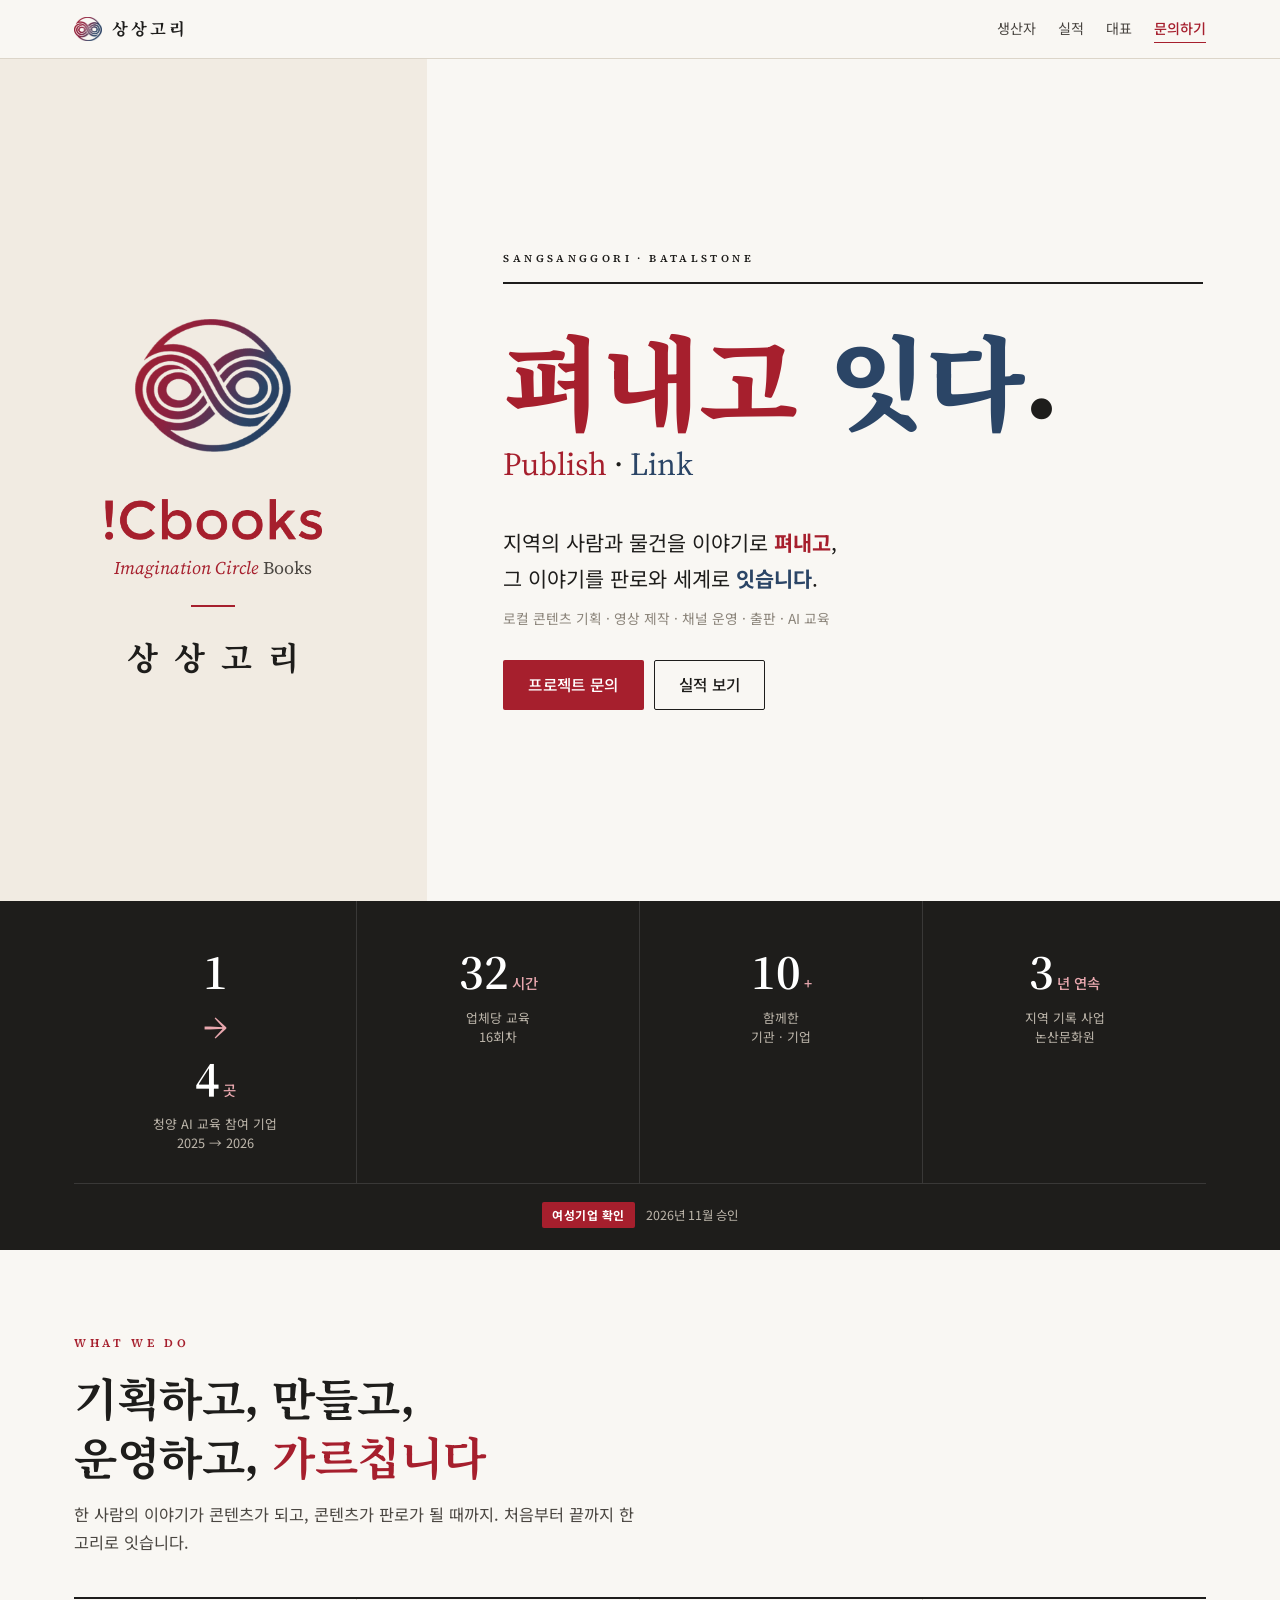
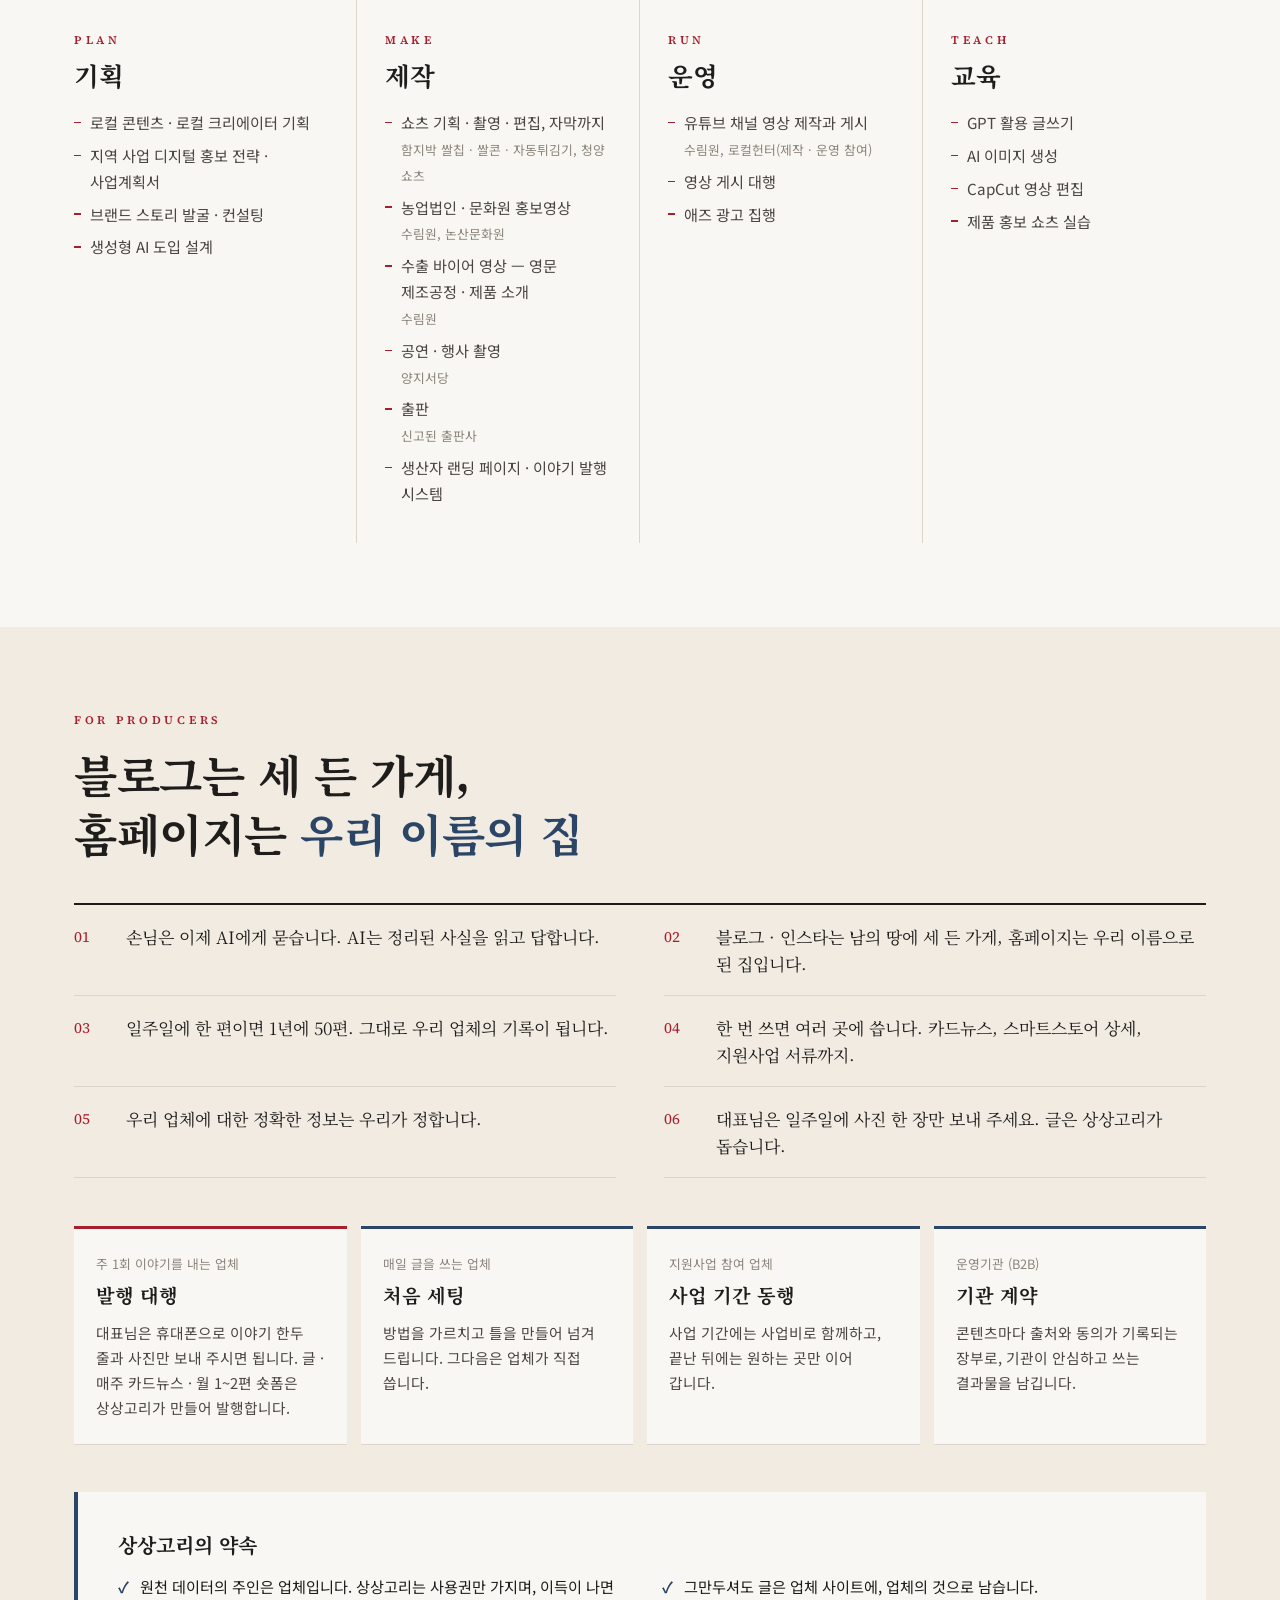
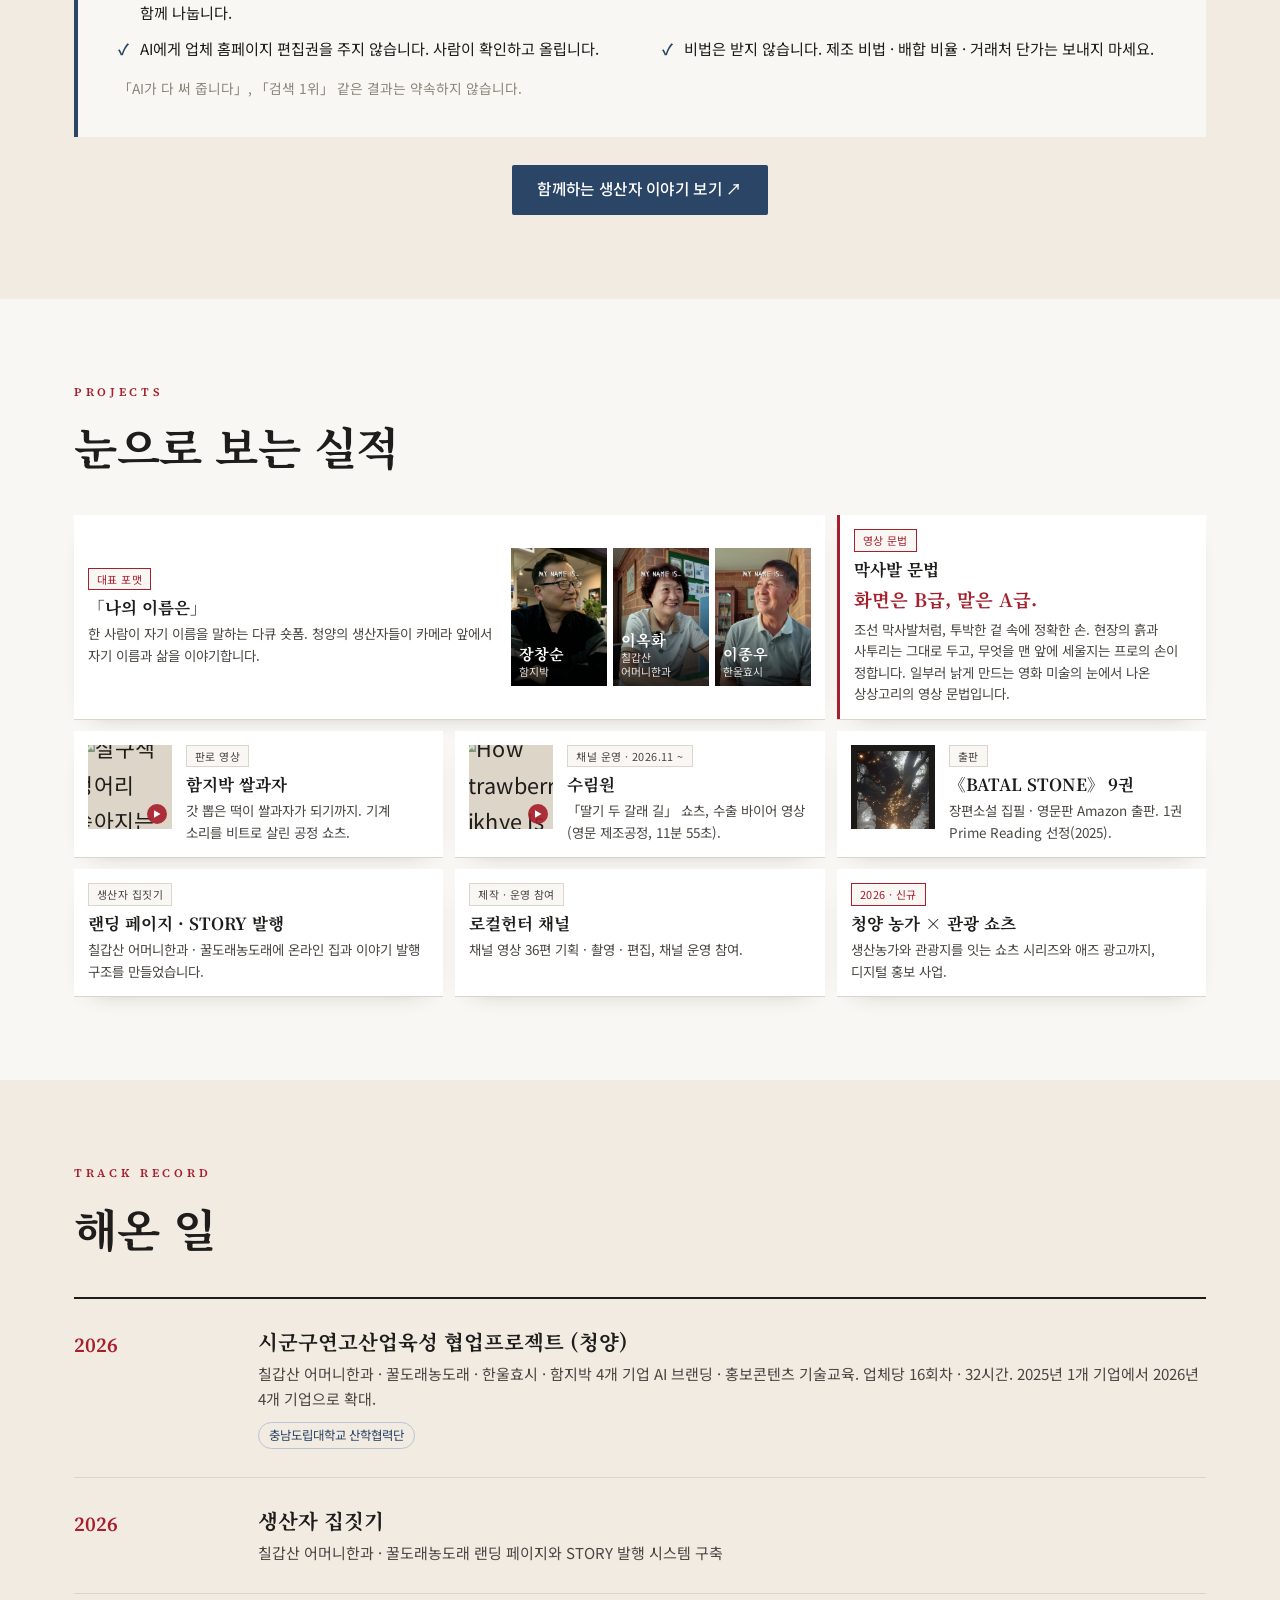
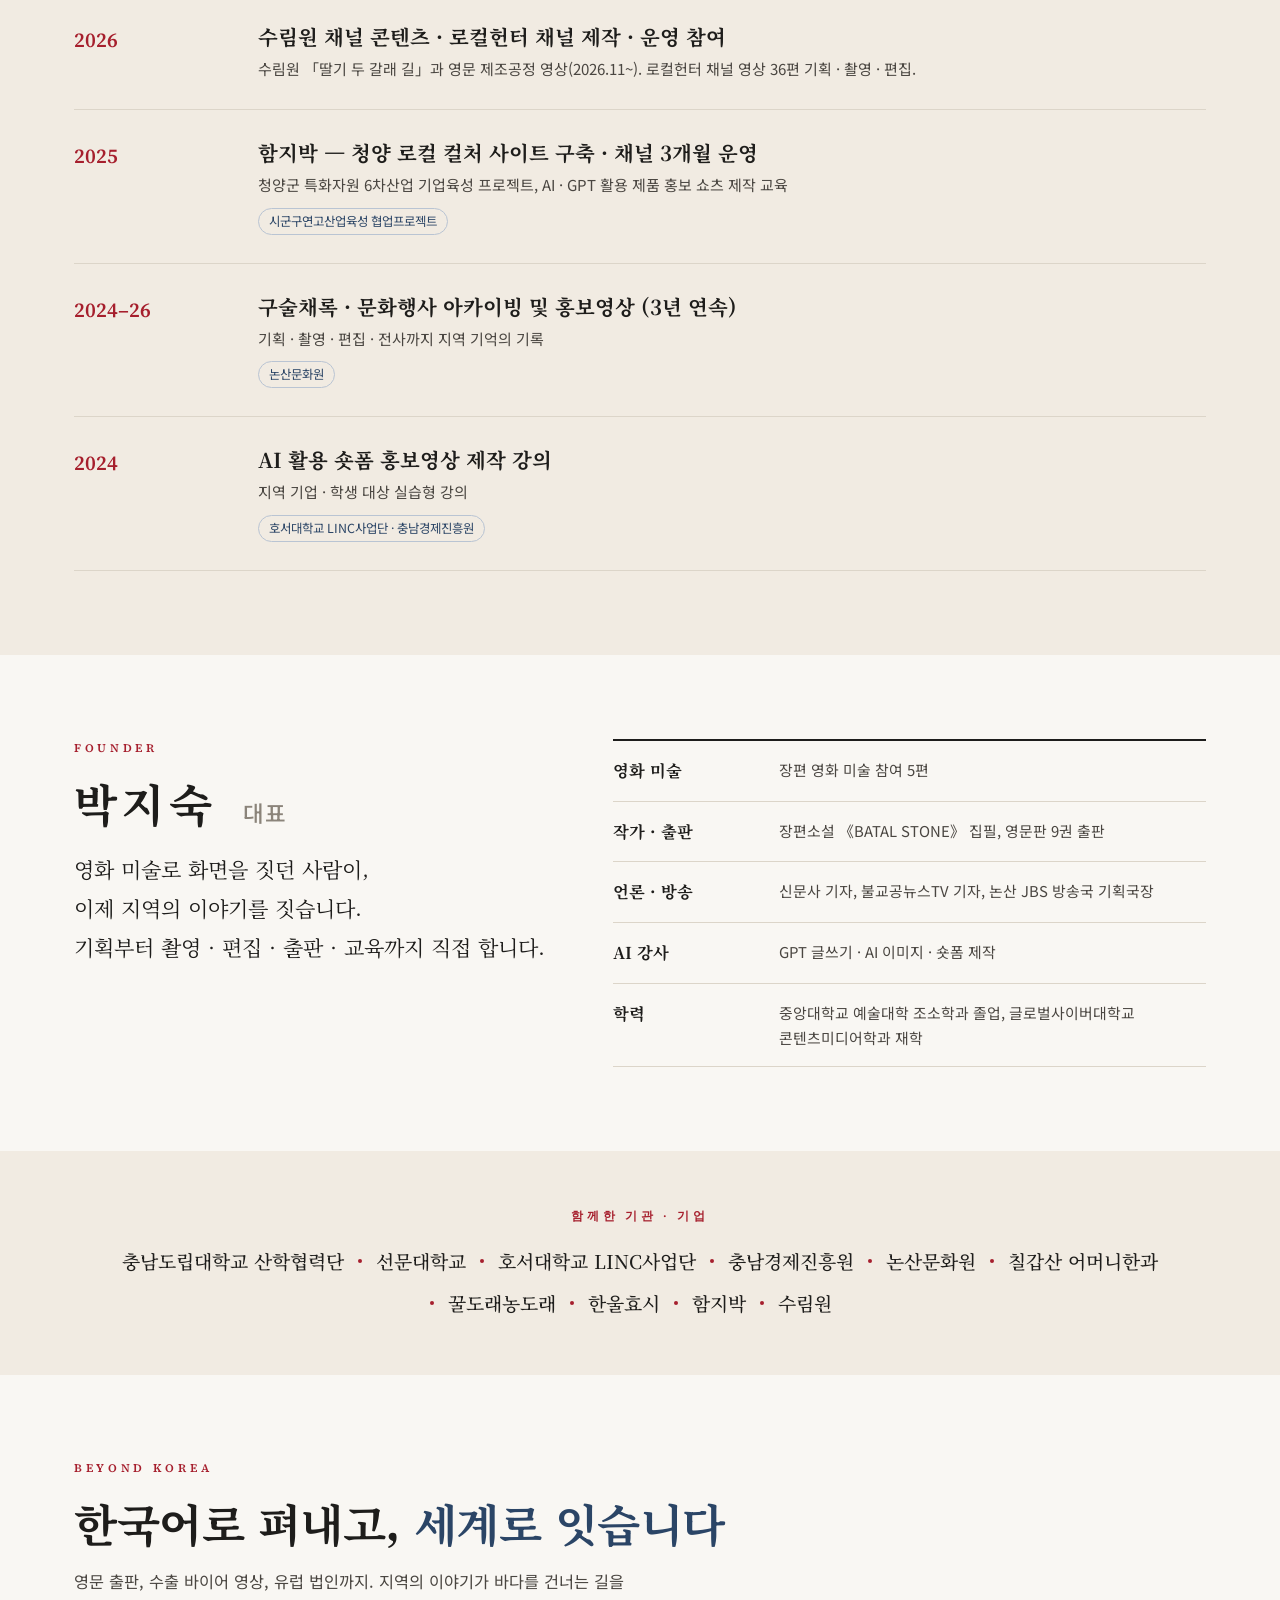
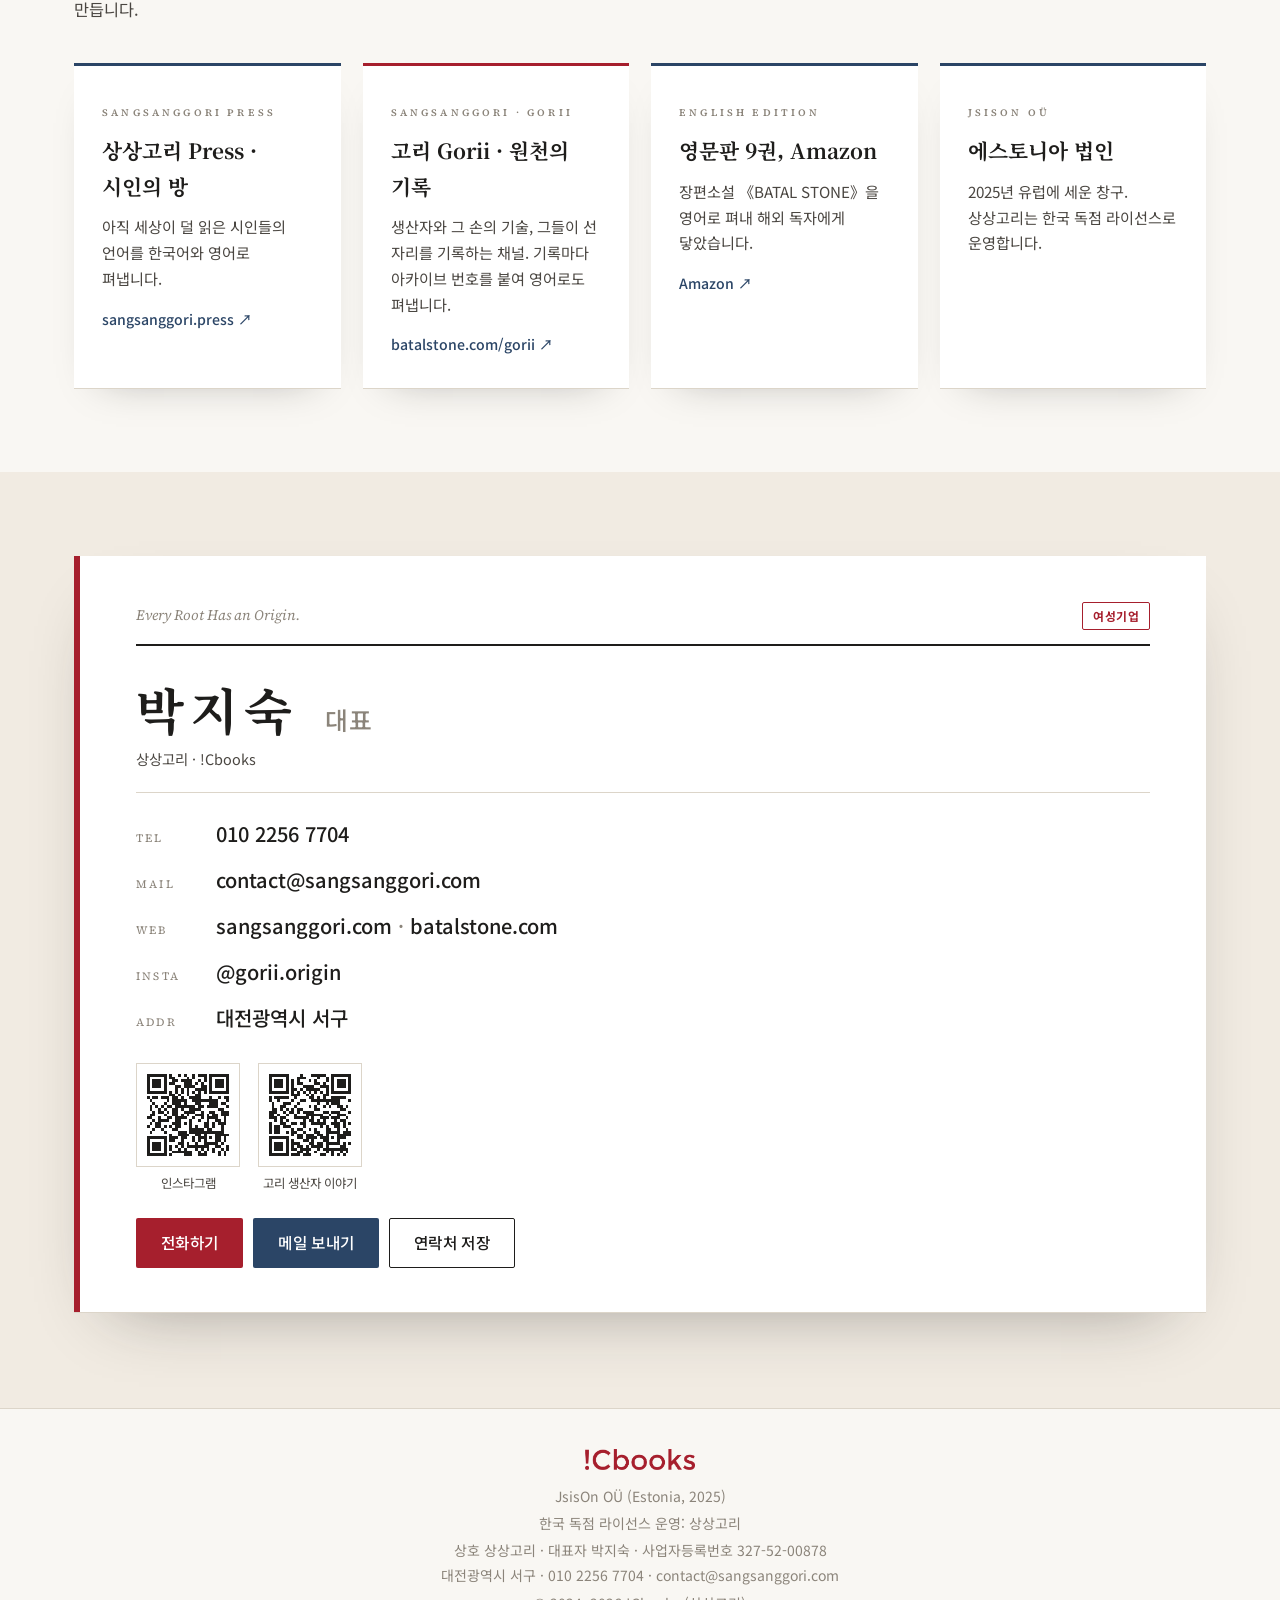
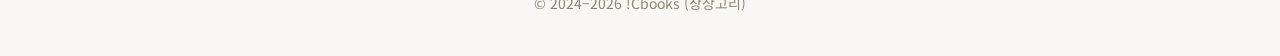
==== commit 4c73d38c: "장창순 편도 사이트 내 영상 파일로 (로컬헌터 채널 의존 제거) Co-Authored-By: Claude Opus 5.5 <noreply@anthropic.com>" ====
--- a/index.html
+++ b/index.html
@@ -1,467 +1,467 @@
-<!DOCTYPE html>
-<html lang="ko">
-<head>
-  <meta charset="utf-8">
-  <meta name="viewport" content="width=device-width, initial-scale=1, viewport-fit=cover">
-  <title>상상고리 · !Cbooks — 펴내고 잇다</title>
-  <meta name="description" content="상상고리(!Cbooks) — 지역의 이야기를 펴내고 세상과 잇는 콘텐츠 스튜디오. 로컬 콘텐츠 기획 · 영상 제작 · 채널 운영 · 출판 · AI 교육. 여성기업.">
-  <meta name="theme-color" content="#f9f7f3">
-  <link rel="canonical" href="https://sangsanggori.com/">
-  <link rel="icon" href="favicon.ico" sizes="any">
-  <link rel="icon" href="assets/icon-192.png" type="image/png" sizes="192x192">
-  <link rel="apple-touch-icon" href="assets/icon-180.png">
-  <meta property="og:type" content="website">
-  <meta property="og:locale" content="ko_KR">
-  <meta property="og:site_name" content="상상고리 · !Cbooks">
-  <meta property="og:title" content="상상고리 · !Cbooks — 펴내고 잇다">
-  <meta property="og:description" content="Publish · Link. 로컬 콘텐츠 기획 · 영상 제작 · 채널 운영 · 출판 · AI 교육">
-  <meta property="og:url" content="https://sangsanggori.com/">
-  <meta property="og:image" content="https://sangsanggori.com/assets/og.png">
-  <meta name="twitter:card" content="summary_large_image">
-
-  <link rel="preconnect" href="https://fonts.googleapis.com">
-  <link rel="preconnect" href="https://fonts.gstatic.com" crossorigin>
-  <link rel="stylesheet" href="https://fonts.googleapis.com/css2?family=Noto+Sans+KR:wght@400;500;700&family=Noto+Serif+KR:wght@500;700;900&family=Source+Serif+4:ital,opsz,wght@0,8..60,400;0,8..60,600;1,8..60,400&display=swap">
-  <link rel="stylesheet" href="style.css?v=20261124">
-
-  <script type="application/ld+json">
-  {
-    "@context": "https://schema.org",
-    "@type": "Organization",
-    "name": "상상고리",
-    "alternateName": ["!Cbooks", "Imagination Circle Books", "SangSangGoRi"],
-    "slogan": "펴내고 잇다. Publish · Link",
-    "url": "https://sangsanggori.com/",
-    "logo": "https://sangsanggori.com/assets/icon-192.png",
-    "email": "contact@sangsanggori.com",
-    "telephone": "+82-10-2256-7704",
-    "foundingDate": "2024-03",
-    "taxID": "327-52-00878",
-    "founder": { "@type": "Person", "name": "박지숙", "jobTitle": "대표" },
-    "address": { "@type": "PostalAddress", "addressLocality": "서구", "addressRegion": "대전광역시", "addressCountry": "KR" },
-    "sameAs": ["https://sangsanggori.press/", "https://www.instagram.com/gorii.origin/"]
-  }
-  </script>
-</head>
-<body>
-
-  <!-- ============ Top bar ============ -->
-  <nav class="topbar" aria-label="상단">
-    <div class="wrap topbar-in">
-      <a class="topbar-brand" href="#top" aria-label="상상고리 처음으로">
-        <span class="mark mark-sm" aria-hidden="true"></span>
-        <span class="topbar-name">상상고리</span>
-      </a>
-      <div class="topbar-links">
-        <a href="#producers">생산자</a>
-        <a href="#work">실적</a>
-        <a href="#founder">대표</a>
-        <a class="topbar-cta" href="#contact">문의하기</a>
-      </div>
-    </div>
-  </nav>
-
-  <!-- ============ Hero (business-card layout) ============ -->
-  <header class="hero" id="top">
-    <div class="hero-left">
-      <div class="hero-stage" aria-hidden="true">
-        <span class="mark hero-still"></span>
-        <canvas class="hero-canvas"></canvas>
-      </div>
-      <div class="brand-lock">
-        <span class="wordmark" role="img" aria-label="!Cbooks"></span>
-        <p class="brand-sub"><em>Imagination Circle</em> Books</p>
-        <span class="rule" aria-hidden="true"></span>
-        <p class="brand-ko">상상고리</p>
-      </div>
-    </div>
-
-    <div class="hero-right">
-      <p class="caps hero-caps">SANGSANGGORI · BATALSTONE</p>
-      <h1 class="headline">
-        <span class="red">펴내고</span> <span class="navy">잇다</span><span class="dot">.</span>
-      </h1>
-      <p class="headline-en"><span class="red">Publish</span> · <span class="navy">Link</span></p>
-      <p class="hero-lede">지역의 사람과 물건을 이야기로 <b>펴내고</b>,<br>그 이야기를 판로와 세계로 <b>잇습니다</b>.</p>
-      <p class="hero-sub">로컬 콘텐츠 기획 · 영상 제작 · 채널 운영 · 출판 · AI 교육</p>
-      <div class="hero-actions">
-        <a class="btn btn-red" href="#contact">프로젝트 문의</a>
-        <a class="btn btn-line" href="#work">실적 보기</a>
-      </div>
-    </div>
-  </header>
-
-  <main>
-
-    <!-- ============ Numbers (the one dark band) ============ -->
-    <section class="numbers" aria-label="숫자로 보는 상상고리">
-      <div class="wrap">
-        <div class="numbers-grid">
-          <div class="num"><b>1<span class="arw">→</span>4<small>곳</small></b><span>청양 AI 교육 참여 기업<br>2025 → 2026</span></div>
-          <div class="num"><b>32<small>시간</small></b><span>업체당 교육<br>16회차</span></div>
-          <div class="num"><b>10<small>+</small></b><span>함께한<br>기관 · 기업</span></div>
-          <div class="num"><b>3<small>년 연속</small></b><span>지역 기록 사업<br>논산문화원</span></div>
-        </div>
-        <p class="numbers-note"><span class="badge">여성기업 확인</span> 2026년 11월 승인</p>
-      </div>
-    </section>
-
-    <!-- ============ Capabilities ============ -->
-    <section class="caps-sec" id="services" aria-labelledby="services-title">
-      <div class="wrap">
-        <div class="sec-head">
-          <p class="caps sec-kicker">What We Do</p>
-          <h2 id="services-title">기획하고, 만들고,<br>운영하고, <span class="red">가르칩니다</span></h2>
-          <p class="sec-lede">한 사람의 이야기가 콘텐츠가 되고, 콘텐츠가 판로가 될 때까지. 처음부터 끝까지 한 고리로 잇습니다.</p>
-        </div>
-        <div class="cap-grid">
-          <article class="cap">
-            <p class="cap-en">PLAN</p>
-            <h3>기획</h3>
-            <ul>
-              <li>로컬 콘텐츠 · 로컬 크리에이터 기획</li>
-              <li>지역 사업 디지털 홍보 전략 · 사업계획서</li>
-              <li>브랜드 스토리 발굴 · 컨설팅</li>
-              <li>생성형 AI 도입 설계</li>
-            </ul>
-          </article>
-          <article class="cap">
-            <p class="cap-en">MAKE</p>
-            <h3>제작</h3>
-            <ul>
-              <li>쇼츠 기획 · 촬영 · 편집, 자막까지<br><small>함지박 쌀칩 · 쌀콘 · 자동튀김기, 청양 쇼츠</small></li>
-              <li>농업법인 · 문화원 홍보영상<br><small>수림원, 논산문화원</small></li>
-              <li>수출 바이어 영상 — 영문 제조공정 · 제품 소개<br><small>수림원</small></li>
-              <li>공연 · 행사 촬영<br><small>양지서당</small></li>
-              <li>출판<br><small>신고된 출판사</small></li>
-              <li>생산자 랜딩 페이지 · 이야기 발행 시스템</li>
-            </ul>
-          </article>
-          <article class="cap">
-            <p class="cap-en">RUN</p>
-            <h3>운영</h3>
-            <ul>
-              <li>유튜브 채널 영상 제작과 게시<br><small>수림원, 로컬헌터(제작 · 운영 참여)</small></li>
-              <li>영상 게시 대행</li>
-              <li>애즈 광고 집행</li>
-            </ul>
-          </article>
-          <article class="cap">
-            <p class="cap-en">TEACH</p>
-            <h3>교육</h3>
-            <ul>
-              <li>GPT 활용 글쓰기</li>
-              <li>AI 이미지 생성</li>
-              <li>CapCut 영상 편집</li>
-              <li>제품 홍보 쇼츠 실습</li>
-            </ul>
-          </article>
-        </div>
-      </div>
-    </section>
-
-    <!-- ============ Producers: why a home page, how we work, promises ============ -->
-    <section class="producers" id="producers" aria-labelledby="producers-title">
-      <div class="wrap">
-        <div class="sec-head">
-          <p class="caps sec-kicker">For Producers</p>
-          <h2 id="producers-title">블로그는 세 든 가게,<br>홈페이지는 <span class="navy">우리 이름의 집</span></h2>
-        </div>
-        <ol class="why-list">
-          <li>손님은 이제 AI에게 묻습니다. AI는 정리된 사실을 읽고 답합니다.</li>
-          <li>블로그 · 인스타는 남의 땅에 세 든 가게, 홈페이지는 우리 이름으로 된 집입니다.</li>
-          <li>일주일에 한 편이면 1년에 50편. 그대로 우리 업체의 기록이 됩니다.</li>
-          <li>한 번 쓰면 여러 곳에 씁니다. 카드뉴스, 스마트스토어 상세, 지원사업 서류까지.</li>
-          <li>우리 업체에 대한 정확한 정보는 우리가 정합니다.</li>
-          <li>대표님은 일주일에 사진 한 장만 보내 주세요. 글은 상상고리가 돕습니다.</li>
-        </ol>
-
-        <div class="plans">
-          <article class="plan">
-            <p class="who">주 1회 이야기를 내는 업체</p>
-            <h3>발행 대행</h3>
-            <p>대표님은 휴대폰으로 이야기 한두 줄과 사진만 보내 주시면 됩니다. 글 · 매주 카드뉴스 · 월 1~2편 숏폼은 상상고리가 만들어 발행합니다.</p>
-          </article>
-          <article class="plan">
-            <p class="who">매일 글을 쓰는 업체</p>
-            <h3>처음 세팅</h3>
-            <p>방법을 가르치고 틀을 만들어 넘겨 드립니다. 그다음은 업체가 직접 씁니다.</p>
-          </article>
-          <article class="plan">
-            <p class="who">지원사업 참여 업체</p>
-            <h3>사업 기간 동행</h3>
-            <p>사업 기간에는 사업비로 함께하고, 끝난 뒤에는 원하는 곳만 이어 갑니다.</p>
-          </article>
-          <article class="plan">
-            <p class="who">운영기관 (B2B)</p>
-            <h3>기관 계약</h3>
-            <p>콘텐츠마다 출처와 동의가 기록되는 장부로, 기관이 안심하고 쓰는 결과물을 남깁니다.</p>
-          </article>
-        </div>
-
-        <div class="promises">
-          <h3>상상고리의 약속</h3>
-          <ul>
-            <li>원천 데이터의 주인은 업체입니다. 상상고리는 사용권만 가지며, 이득이 나면 함께 나눕니다.</li>
-            <li>그만두셔도 글은 업체 사이트에, 업체의 것으로 남습니다.</li>
-            <li>AI에게 업체 홈페이지 편집권을 주지 않습니다. 사람이 확인하고 올립니다.</li>
-            <li>비법은 받지 않습니다. 제조 비법 · 배합 비율 · 거래처 단가는 보내지 마세요.</li>
-          </ul>
-          <p class="no">「AI가 다 써 줍니다」, 「검색 1위」 같은 결과는 약속하지 않습니다.</p>
-        </div>
-        <p class="producers-more"><a class="btn btn-navy" href="https://batalstone.com/gorii/" rel="noopener">함께하는 생산자 이야기 보기 ↗</a></p>
-      </div>
-    </section>
-
-    <!-- ============ Projects — compact cards; add new <article class="pc"> as work grows ============ -->
-    <section class="projects" id="work" aria-labelledby="work-title">
-      <div class="wrap">
-        <div class="sec-head">
-          <p class="caps sec-kicker">Projects</p>
-          <h2 id="work-title">눈으로 보는 실적</h2>
-        </div>
-
-        <div class="pc-grid">
-          <article class="pc pc-wide">
-            <div class="pc-body">
-              <span class="tag tag-red">대표 포맷</span>
-              <h3>「나의 이름은」</h3>
-              <p>한 사람이 자기 이름을 말하는 다큐 숏폼. 청양의 생산자들이 카메라 앞에서 자기 이름과 삶을 이야기합니다.</p>
-            </div>
-            <ul class="shorts shorts-names">
-              <li><a data-yt="NMHyMr_VA_I" data-shape="short" href="https://youtube.com/shorts/NMHyMr_VA_I" rel="noopener" title="내 이름은 장창순입니다"><img src="https://i.ytimg.com/vi/NMHyMr_VA_I/hqdefault.jpg" alt="나의 이름은 장창순 — 함지박" loading="lazy"><span class="who">장창순<small>함지박</small></span></a></li>
-              <li><a data-video="assets/video/myname-leeokhwa-01.mp4" href="assets/video/myname-leeokhwa-01.mp4" title="나의 이름은 이옥화"><img src="assets/video/myname-leeokhwa-01.jpg" alt="나의 이름은 이옥화 — 칠갑산 어머니한과" loading="lazy"><span class="who">이옥화<small>칠갑산 어머니한과</small></span></a></li>
-              <li><a data-video="assets/video/myname-leejongwoo-01.mp4" href="assets/video/myname-leejongwoo-01.mp4" title="나의 이름은 이종우"><img src="assets/video/myname-leejongwoo-01.jpg" alt="나의 이름은 이종우 — 한울효시" loading="lazy"><span class="who">이종우<small>한울효시</small></span></a></li>
-            </ul>
-          </article>
-
-          <article class="pc pc-feature-text">
-            <div class="pc-body">
-              <span class="tag tag-red">영상 문법</span>
-              <h3>막사발 문법</h3>
-              <p class="pc-quote">화면은 B급, 말은 A급.</p>
-              <p>조선 막사발처럼, 투박한 겉 속에 정확한 손. 현장의 흙과 사투리는 그대로 두고, 무엇을 맨 앞에 세울지는 프로의 손이 정합니다. 일부러 낡게 만드는 영화 미술의 눈에서 나온 상상고리의 영상 문법입니다.</p>
-            </div>
-          </article>
-
-          <article class="pc">
-            <a data-yt="79_asfYRJ40" data-shape="short" class="pc-thumb" href="https://youtube.com/shorts/79_asfYRJ40" rel="noopener"><img src="https://i.ytimg.com/vi/79_asfYRJ40/hqdefault.jpg" alt="살구색 덩어리 쏟아지는 마성의 기계 비트" loading="lazy"></a>
-            <div class="pc-body">
-              <span class="tag">판로 영상</span>
-              <h3>함지박 쌀과자</h3>
-              <p>갓 뽑은 떡이 쌀과자가 되기까지. 기계 소리를 비트로 살린 공정 쇼츠.</p>
-            </div>
-          </article>
-
-          <article class="pc">
-            <a data-yt="NnxM1Qm-xZo" data-shape="wide" class="pc-thumb" href="https://youtu.be/NnxM1Qm-xZo" rel="noopener"><img src="https://i.ytimg.com/vi/NnxM1Qm-xZo/hqdefault.jpg" alt="How Strawberry Sikhye Is Made" loading="lazy"></a>
-            <div class="pc-body">
-              <span class="tag">채널 운영 · 2026.11 ~</span>
-              <h3>수림원</h3>
-              <p>「딸기 두 갈래 길」 쇼츠, 수출 바이어 영상(영문 제조공정, 11분 55초).</p>
-            </div>
-          </article>
-
-          <article class="pc">
-            <a class="pc-thumb pc-thumb-book" href="https://www.amazon.com/dp/B0DCG298L1" rel="noopener"><img src="assets/batalstone-vol1.jpg" alt="BATAL STONE 1권 표지" loading="lazy"></a>
-            <div class="pc-body">
-              <span class="tag">출판</span>
-              <h3>《BATAL STONE》 9권</h3>
-              <p>장편소설 집필 · 영문판 Amazon 출판. 1권 Prime Reading 선정(2025).</p>
-            </div>
-          </article>
-
-          <article class="pc">
-            <div class="pc-body">
-              <span class="tag">생산자 집짓기</span>
-              <h3>랜딩 페이지 · STORY 발행</h3>
-              <p>칠갑산 어머니한과 · 꿀도래농도래에 온라인 집과 이야기 발행 구조를 만들었습니다.</p>
-            </div>
-          </article>
-
-          <article class="pc">
-            <div class="pc-body">
-              <span class="tag">제작 · 운영 참여</span>
-              <h3>로컬헌터 채널</h3>
-              <p>채널 영상 36편 기획 · 촬영 · 편집, 채널 운영 참여.</p>
-            </div>
-          </article>
-
-          <article class="pc">
-            <div class="pc-body">
-              <span class="tag tag-red">2026 · 신규</span>
-              <h3>청양 농가 × 관광 쇼츠</h3>
-              <p>생산농가와 관광지를 잇는 쇼츠 시리즈와 애즈 광고까지, 디지털 홍보 사업.</p>
-            </div>
-          </article>
-        </div>
-      </div>
-    </section>
-
-    <!-- ============ Track record ============ -->
-    <section class="work" aria-labelledby="track-title">
-      <div class="wrap">
-        <div class="sec-head">
-          <p class="caps sec-kicker">Track Record</p>
-          <h2 id="track-title">해온 일</h2>
-        </div>
-        <ol class="timeline">
-          <li>
-            <span class="tl-year">2026</span>
-            <div><h3>시군구연고산업육성 협업프로젝트 (청양)</h3><p>칠갑산 어머니한과 · 꿀도래농도래 · 한울효시 · 함지박 4개 기업 AI 브랜딩 · 홍보콘텐츠 기술교육. 업체당 16회차 · 32시간. 2025년 1개 기업에서 2026년 4개 기업으로 확대.</p><span class="tl-org">충남도립대학교 산학협력단</span></div>
-          </li>
-          <li>
-            <span class="tl-year">2026</span>
-            <div><h3>생산자 집짓기</h3><p>칠갑산 어머니한과 · 꿀도래농도래 랜딩 페이지와 STORY 발행 시스템 구축</p></div>
-          </li>
-          <li>
-            <span class="tl-year">2026</span>
-            <div><h3>수림원 채널 콘텐츠 · 로컬헌터 채널 제작 · 운영 참여</h3><p>수림원 「딸기 두 갈래 길」과 영문 제조공정 영상(2026.11~). 로컬헌터 채널 영상 36편 기획 · 촬영 · 편집.</p></div>
-          </li>
-          <li>
-            <span class="tl-year">2025</span>
-            <div><h3>함지박 — 청양 로컬 컬처 사이트 구축 · 채널 3개월 운영</h3><p>청양군 특화자원 6차산업 기업육성 프로젝트, AI · GPT 활용 제품 홍보 쇼츠 제작 교육</p><span class="tl-org">시군구연고산업육성 협업프로젝트</span></div>
-          </li>
-          <li>
-            <span class="tl-year">2024–26</span>
-            <div><h3>구술채록 · 문화행사 아카이빙 및 홍보영상 (3년 연속)</h3><p>기획 · 촬영 · 편집 · 전사까지 지역 기억의 기록</p><span class="tl-org">논산문화원</span></div>
-          </li>
-          <li>
-            <span class="tl-year">2024</span>
-            <div><h3>AI 활용 숏폼 홍보영상 제작 강의</h3><p>지역 기업 · 학생 대상 실습형 강의</p><span class="tl-org">호서대학교 LINC사업단 · 충남경제진흥원</span></div>
-          </li>
-        </ol>
-      </div>
-    </section>
-
-    <!-- ============ Founder ============ -->
-    <section class="founder" id="founder" aria-labelledby="founder-title">
-      <div class="wrap founder-in">
-        <div class="founder-head">
-          <p class="caps sec-kicker">Founder</p>
-          <h2 id="founder-title">박지숙 <span class="title">대표</span></h2>
-          <p class="founder-lede">영화 미술로 화면을 짓던 사람이,<br>이제 지역의 이야기를 짓습니다.<br>기획부터 촬영 · 편집 · 출판 · 교육까지 직접 합니다.</p>
-        </div>
-        <ul class="founder-list">
-          <li><b>영화 미술</b><span>장편 영화 미술 참여 5편</span></li>
-          <li><b>작가 · 출판</b><span>장편소설 《BATAL STONE》 집필, 영문판 9권 출판</span></li>
-          <li><b>언론 · 방송</b><span>신문사 기자, 불교공뉴스TV 기자, 논산 JBS 방송국 기획국장</span></li>
-          <li><b>AI 강사</b><span>GPT 글쓰기 · AI 이미지 · 숏폼 제작</span></li>
-          <li><b>학력</b><span>중앙대학교 예술대학 조소학과 졸업, 글로벌사이버대학교 콘텐츠미디어학과 재학</span></li>
-        </ul>
-      </div>
-    </section>
-
-    <!-- ============ Partners ============ -->
-    <section class="partners" aria-labelledby="partners-title">
-      <div class="wrap">
-        <p class="caps sec-kicker" id="partners-title">함께한 기관 · 기업</p>
-        <!-- 기관·기업이 늘면 아래에 <li>이름</li> 한 줄씩 추가 -->
-        <ul class="partner-wall">
-          <li>충남도립대학교 산학협력단</li>
-          <li>선문대학교</li>
-          <li>호서대학교 LINC사업단</li>
-          <li>충남경제진흥원</li>
-          <li>논산문화원</li>
-          <li>칠갑산 어머니한과</li>
-          <li>꿀도래농도래</li>
-          <li>한울효시</li>
-          <li>함지박</li>
-          <li>수림원</li>
-        </ul>
-      </div>
-    </section>
-
-    <!-- ============ Beyond Korea ============ -->
-    <section class="imprints" aria-labelledby="imprints-title">
-      <div class="wrap">
-        <div class="sec-head">
-          <p class="caps sec-kicker">Beyond Korea</p>
-          <h2 id="imprints-title">한국어로 펴내고, <span class="navy">세계로 잇습니다</span></h2>
-          <p class="sec-lede">영문 출판, 수출 바이어 영상, 유럽 법인까지. 지역의 이야기가 바다를 건너는 길을 만듭니다.</p>
-        </div>
-        <div class="imprint-grid">
-          <a class="imprint" href="https://sangsanggori.press/" rel="noopener">
-            <span class="caps">SANGSANGGORI PRESS</span>
-            <h3>상상고리 Press · 시인의 방</h3>
-            <p>아직 세상이 덜 읽은 시인들의 언어를 한국어와 영어로 펴냅니다.</p>
-            <span class="imprint-go">sangsanggori.press ↗</span>
-          </a>
-          <a class="imprint imprint-gorii" href="https://batalstone.com/gorii/" rel="noopener">
-            <span class="caps">SANGSANGGORI · GORII</span>
-            <h3>고리 Gorii · 원천의 기록</h3>
-            <p>생산자와 그 손의 기술, 그들이 선 자리를 기록하는 채널. 기록마다 아카이브 번호를 붙여 영어로도 펴냅니다.</p>
-            <span class="imprint-go">batalstone.com/gorii ↗</span>
-            <!-- 첫 영상(꿀도래 기록 001)이 공개되면: YouTube 링크 https://www.youtube.com/@JsisOnGORI 와
-                 실적 카드(<a data-yt="영상ID" data-shape="wide">)를 추가 -->
-          </a>
-          <a class="imprint" href="https://www.amazon.com/dp/B0DCG298L1" rel="noopener">
-            <span class="caps">ENGLISH EDITION</span>
-            <h3>영문판 9권, Amazon</h3>
-            <p>장편소설 《BATAL STONE》을 영어로 펴내 해외 독자에게 닿았습니다.</p>
-            <span class="imprint-go">Amazon ↗</span>
-          </a>
-          <div class="imprint">
-            <span class="caps">JSISON OÜ</span>
-            <h3>에스토니아 법인</h3>
-            <p>2025년 유럽에 세운 창구. 상상고리는 한국 독점 라이선스로 운영합니다.</p>
-          </div>
-        </div>
-      </div>
-    </section>
-
-    <!-- ============ Contact (the card, again) ============ -->
-    <section class="contact" id="contact" aria-labelledby="contact-title">
-      <div class="wrap">
-        <div class="card">
-          <div class="card-head">
-            <span class="motto">Every Root Has an Origin.</span>
-            <span class="badge badge-light">여성기업</span>
-          </div>
-          <div class="card-name">
-            <h2 id="contact-title">박지숙 <span class="title">대표</span></h2>
-            <p>상상고리 · !Cbooks</p>
-          </div>
-          <dl class="card-info">
-            <div><dt>TEL</dt><dd><a href="tel:+821022567704">010 2256 7704</a></dd></div>
-            <div><dt>MAIL</dt><dd><a href="mailto:contact@sangsanggori.com">contact@sangsanggori.com</a></dd></div>
-            <div><dt>WEB</dt><dd><a href="https://sangsanggori.com/">sangsanggori.com</a><span class="sep"> · </span><a href="https://batalstone.com/" rel="noopener">batalstone.com</a></dd></div>
-            <div><dt>INSTA</dt><dd><a href="https://www.instagram.com/gorii.origin/" rel="noopener">@gorii.origin</a></dd></div>
-            <div><dt>ADDR</dt><dd>대전광역시 서구</dd></div>
-          </dl>
-          <div class="card-qr">
-            <a href="https://www.instagram.com/gorii.origin/" rel="noopener"><img src="assets/qr-instagram.svg" alt="인스타그램 @gorii.origin QR" width="120" height="120"><span>인스타그램</span></a>
-            <a href="https://batalstone.com/gorii/" rel="noopener"><img src="assets/qr-gorii.svg" alt="고리 생산자 이야기 QR" width="120" height="120"><span>고리 생산자 이야기</span></a>
-          </div>
-          <div class="card-actions">
-            <a class="btn btn-red" href="tel:+821022567704">전화하기</a>
-            <a class="btn btn-navy" href="mailto:contact@sangsanggori.com?subject=%5B%EC%83%81%EC%83%81%EA%B3%A0%EB%A6%AC%5D%20%ED%94%84%EB%A1%9C%EC%A0%9D%ED%8A%B8%20%EB%AC%B8%EC%9D%98">메일 보내기</a>
-            <a class="btn btn-line" href="contact.vcf" download="상상고리_박지숙.vcf">연락처 저장</a>
-          </div>
-        </div>
-      </div>
-    </section>
-
-  </main>
-
-  <footer class="foot">
-    <div class="wrap foot-in">
-      <span class="wordmark wordmark-sm" role="img" aria-label="!Cbooks"></span>
-      <div class="legal">
-        <p>JsisOn OÜ (Estonia, 2025)</p>
-        <p>한국 독점 라이선스 운영: 상상고리</p>
-        <p class="biz">상호 상상고리 · 대표자 박지숙 · 사업자등록번호 327-52-00878<br>대전광역시 서구 · 010 2256 7704 · contact@sangsanggori.com</p>
-        <p>© 2024–2026 !Cbooks (상상고리)</p>
-      </div>
-    </div>
-  </footer>
-
-  <dialog class="player" aria-label="영상 보기">
-    <div class="player-frame"></div>
-    <button class="player-close" type="button" aria-label="닫기">✕</button>
-  </dialog>
-
-  <script src="hero.js?v=20261124" defer></script>
-  <script src="player.js?v=20261124" defer></script>
-</body>
-</html>
+<!DOCTYPE html>
+<html lang="ko">
+<head>
+  <meta charset="utf-8">
+  <meta name="viewport" content="width=device-width, initial-scale=1, viewport-fit=cover">
+  <title>상상고리 · !Cbooks — 펴내고 잇다</title>
+  <meta name="description" content="상상고리(!Cbooks) — 지역의 이야기를 펴내고 세상과 잇는 콘텐츠 스튜디오. 로컬 콘텐츠 기획 · 영상 제작 · 채널 운영 · 출판 · AI 교육. 여성기업.">
+  <meta name="theme-color" content="#f9f7f3">
+  <link rel="canonical" href="https://sangsanggori.com/">
+  <link rel="icon" href="favicon.ico" sizes="any">
+  <link rel="icon" href="assets/icon-192.png" type="image/png" sizes="192x192">
+  <link rel="apple-touch-icon" href="assets/icon-180.png">
+  <meta property="og:type" content="website">
+  <meta property="og:locale" content="ko_KR">
+  <meta property="og:site_name" content="상상고리 · !Cbooks">
+  <meta property="og:title" content="상상고리 · !Cbooks — 펴내고 잇다">
+  <meta property="og:description" content="Publish · Link. 로컬 콘텐츠 기획 · 영상 제작 · 채널 운영 · 출판 · AI 교육">
+  <meta property="og:url" content="https://sangsanggori.com/">
+  <meta property="og:image" content="https://sangsanggori.com/assets/og.png">
+  <meta name="twitter:card" content="summary_large_image">
+
+  <link rel="preconnect" href="https://fonts.googleapis.com">
+  <link rel="preconnect" href="https://fonts.gstatic.com" crossorigin>
+  <link rel="stylesheet" href="https://fonts.googleapis.com/css2?family=Noto+Sans+KR:wght@400;500;700&family=Noto+Serif+KR:wght@500;700;900&family=Source+Serif+4:ital,opsz,wght@0,8..60,400;0,8..60,600;1,8..60,400&display=swap">
+  <link rel="stylesheet" href="style.css?v=20261124">
+
+  <script type="application/ld+json">
+  {
+    "@context": "https://schema.org",
+    "@type": "Organization",
+    "name": "상상고리",
+    "alternateName": ["!Cbooks", "Imagination Circle Books", "SangSangGoRi"],
+    "slogan": "펴내고 잇다. Publish · Link",
+    "url": "https://sangsanggori.com/",
+    "logo": "https://sangsanggori.com/assets/icon-192.png",
+    "email": "contact@sangsanggori.com",
+    "telephone": "+82-10-2256-7704",
+    "foundingDate": "2024-03",
+    "taxID": "327-52-00878",
+    "founder": { "@type": "Person", "name": "박지숙", "jobTitle": "대표" },
+    "address": { "@type": "PostalAddress", "addressLocality": "서구", "addressRegion": "대전광역시", "addressCountry": "KR" },
+    "sameAs": ["https://sangsanggori.press/", "https://www.instagram.com/gorii.origin/"]
+  }
+  </script>
+</head>
+<body>
+
+  <!-- ============ Top bar ============ -->
+  <nav class="topbar" aria-label="상단">
+    <div class="wrap topbar-in">
+      <a class="topbar-brand" href="#top" aria-label="상상고리 처음으로">
+        <span class="mark mark-sm" aria-hidden="true"></span>
+        <span class="topbar-name">상상고리</span>
+      </a>
+      <div class="topbar-links">
+        <a href="#producers">생산자</a>
+        <a href="#work">실적</a>
+        <a href="#founder">대표</a>
+        <a class="topbar-cta" href="#contact">문의하기</a>
+      </div>
+    </div>
+  </nav>
+
+  <!-- ============ Hero (business-card layout) ============ -->
+  <header class="hero" id="top">
+    <div class="hero-left">
+      <div class="hero-stage" aria-hidden="true">
+        <span class="mark hero-still"></span>
+        <canvas class="hero-canvas"></canvas>
+      </div>
+      <div class="brand-lock">
+        <span class="wordmark" role="img" aria-label="!Cbooks"></span>
+        <p class="brand-sub"><em>Imagination Circle</em> Books</p>
+        <span class="rule" aria-hidden="true"></span>
+        <p class="brand-ko">상상고리</p>
+      </div>
+    </div>
+
+    <div class="hero-right">
+      <p class="caps hero-caps">SANGSANGGORI · BATALSTONE</p>
+      <h1 class="headline">
+        <span class="red">펴내고</span> <span class="navy">잇다</span><span class="dot">.</span>
+      </h1>
+      <p class="headline-en"><span class="red">Publish</span> · <span class="navy">Link</span></p>
+      <p class="hero-lede">지역의 사람과 물건을 이야기로 <b>펴내고</b>,<br>그 이야기를 판로와 세계로 <b>잇습니다</b>.</p>
+      <p class="hero-sub">로컬 콘텐츠 기획 · 영상 제작 · 채널 운영 · 출판 · AI 교육</p>
+      <div class="hero-actions">
+        <a class="btn btn-red" href="#contact">프로젝트 문의</a>
+        <a class="btn btn-line" href="#work">실적 보기</a>
+      </div>
+    </div>
+  </header>
+
+  <main>
+
+    <!-- ============ Numbers (the one dark band) ============ -->
+    <section class="numbers" aria-label="숫자로 보는 상상고리">
+      <div class="wrap">
+        <div class="numbers-grid">
+          <div class="num"><b>1<span class="arw">→</span>4<small>곳</small></b><span>청양 AI 교육 참여 기업<br>2025 → 2026</span></div>
+          <div class="num"><b>32<small>시간</small></b><span>업체당 교육<br>16회차</span></div>
+          <div class="num"><b>10<small>+</small></b><span>함께한<br>기관 · 기업</span></div>
+          <div class="num"><b>3<small>년 연속</small></b><span>지역 기록 사업<br>논산문화원</span></div>
+        </div>
+        <p class="numbers-note"><span class="badge">여성기업 확인</span> 2026년 11월 승인</p>
+      </div>
+    </section>
+
+    <!-- ============ Capabilities ============ -->
+    <section class="caps-sec" id="services" aria-labelledby="services-title">
+      <div class="wrap">
+        <div class="sec-head">
+          <p class="caps sec-kicker">What We Do</p>
+          <h2 id="services-title">기획하고, 만들고,<br>운영하고, <span class="red">가르칩니다</span></h2>
+          <p class="sec-lede">한 사람의 이야기가 콘텐츠가 되고, 콘텐츠가 판로가 될 때까지. 처음부터 끝까지 한 고리로 잇습니다.</p>
+        </div>
+        <div class="cap-grid">
+          <article class="cap">
+            <p class="cap-en">PLAN</p>
+            <h3>기획</h3>
+            <ul>
+              <li>로컬 콘텐츠 · 로컬 크리에이터 기획</li>
+              <li>지역 사업 디지털 홍보 전략 · 사업계획서</li>
+              <li>브랜드 스토리 발굴 · 컨설팅</li>
+              <li>생성형 AI 도입 설계</li>
+            </ul>
+          </article>
+          <article class="cap">
+            <p class="cap-en">MAKE</p>
+            <h3>제작</h3>
+            <ul>
+              <li>쇼츠 기획 · 촬영 · 편집, 자막까지<br><small>함지박 쌀칩 · 쌀콘 · 자동튀김기, 청양 쇼츠</small></li>
+              <li>농업법인 · 문화원 홍보영상<br><small>수림원, 논산문화원</small></li>
+              <li>수출 바이어 영상 — 영문 제조공정 · 제품 소개<br><small>수림원</small></li>
+              <li>공연 · 행사 촬영<br><small>양지서당</small></li>
+              <li>출판<br><small>신고된 출판사</small></li>
+              <li>생산자 랜딩 페이지 · 이야기 발행 시스템</li>
+            </ul>
+          </article>
+          <article class="cap">
+            <p class="cap-en">RUN</p>
+            <h3>운영</h3>
+            <ul>
+              <li>유튜브 채널 영상 제작과 게시<br><small>수림원, 로컬헌터(제작 · 운영 참여)</small></li>
+              <li>영상 게시 대행</li>
+              <li>애즈 광고 집행</li>
+            </ul>
+          </article>
+          <article class="cap">
+            <p class="cap-en">TEACH</p>
+            <h3>교육</h3>
+            <ul>
+              <li>GPT 활용 글쓰기</li>
+              <li>AI 이미지 생성</li>
+              <li>CapCut 영상 편집</li>
+              <li>제품 홍보 쇼츠 실습</li>
+            </ul>
+          </article>
+        </div>
+      </div>
+    </section>
+
+    <!-- ============ Producers: why a home page, how we work, promises ============ -->
+    <section class="producers" id="producers" aria-labelledby="producers-title">
+      <div class="wrap">
+        <div class="sec-head">
+          <p class="caps sec-kicker">For Producers</p>
+          <h2 id="producers-title">블로그는 세 든 가게,<br>홈페이지는 <span class="navy">우리 이름의 집</span></h2>
+        </div>
+        <ol class="why-list">
+          <li>손님은 이제 AI에게 묻습니다. AI는 정리된 사실을 읽고 답합니다.</li>
+          <li>블로그 · 인스타는 남의 땅에 세 든 가게, 홈페이지는 우리 이름으로 된 집입니다.</li>
+          <li>일주일에 한 편이면 1년에 50편. 그대로 우리 업체의 기록이 됩니다.</li>
+          <li>한 번 쓰면 여러 곳에 씁니다. 카드뉴스, 스마트스토어 상세, 지원사업 서류까지.</li>
+          <li>우리 업체에 대한 정확한 정보는 우리가 정합니다.</li>
+          <li>대표님은 일주일에 사진 한 장만 보내 주세요. 글은 상상고리가 돕습니다.</li>
+        </ol>
+
+        <div class="plans">
+          <article class="plan">
+            <p class="who">주 1회 이야기를 내는 업체</p>
+            <h3>발행 대행</h3>
+            <p>대표님은 휴대폰으로 이야기 한두 줄과 사진만 보내 주시면 됩니다. 글 · 매주 카드뉴스 · 월 1~2편 숏폼은 상상고리가 만들어 발행합니다.</p>
+          </article>
+          <article class="plan">
+            <p class="who">매일 글을 쓰는 업체</p>
+            <h3>처음 세팅</h3>
+            <p>방법을 가르치고 틀을 만들어 넘겨 드립니다. 그다음은 업체가 직접 씁니다.</p>
+          </article>
+          <article class="plan">
+            <p class="who">지원사업 참여 업체</p>
+            <h3>사업 기간 동행</h3>
+            <p>사업 기간에는 사업비로 함께하고, 끝난 뒤에는 원하는 곳만 이어 갑니다.</p>
+          </article>
+          <article class="plan">
+            <p class="who">운영기관 (B2B)</p>
+            <h3>기관 계약</h3>
+            <p>콘텐츠마다 출처와 동의가 기록되는 장부로, 기관이 안심하고 쓰는 결과물을 남깁니다.</p>
+          </article>
+        </div>
+
+        <div class="promises">
+          <h3>상상고리의 약속</h3>
+          <ul>
+            <li>원천 데이터의 주인은 업체입니다. 상상고리는 사용권만 가지며, 이득이 나면 함께 나눕니다.</li>
+            <li>그만두셔도 글은 업체 사이트에, 업체의 것으로 남습니다.</li>
+            <li>AI에게 업체 홈페이지 편집권을 주지 않습니다. 사람이 확인하고 올립니다.</li>
+            <li>비법은 받지 않습니다. 제조 비법 · 배합 비율 · 거래처 단가는 보내지 마세요.</li>
+          </ul>
+          <p class="no">「AI가 다 써 줍니다」, 「검색 1위」 같은 결과는 약속하지 않습니다.</p>
+        </div>
+        <p class="producers-more"><a class="btn btn-navy" href="https://batalstone.com/gorii/" rel="noopener">함께하는 생산자 이야기 보기 ↗</a></p>
+      </div>
+    </section>
+
+    <!-- ============ Projects — compact cards; add new <article class="pc"> as work grows ============ -->
+    <section class="projects" id="work" aria-labelledby="work-title">
+      <div class="wrap">
+        <div class="sec-head">
+          <p class="caps sec-kicker">Projects</p>
+          <h2 id="work-title">눈으로 보는 실적</h2>
+        </div>
+
+        <div class="pc-grid">
+          <article class="pc pc-wide">
+            <div class="pc-body">
+              <span class="tag tag-red">대표 포맷</span>
+              <h3>「나의 이름은」</h3>
+              <p>한 사람이 자기 이름을 말하는 다큐 숏폼. 청양의 생산자들이 카메라 앞에서 자기 이름과 삶을 이야기합니다.</p>
+            </div>
+            <ul class="shorts shorts-names">
+              <li><a data-video="assets/video/myname-jangchangsoon-01.mp4" href="assets/video/myname-jangchangsoon-01.mp4" title="나의 이름은 장창순"><img src="assets/video/myname-jangchangsoon-01.jpg" alt="나의 이름은 장창순 — 함지박" loading="lazy"><span class="who">장창순<small>함지박</small></span></a></li>
+              <li><a data-video="assets/video/myname-leeokhwa-01.mp4" href="assets/video/myname-leeokhwa-01.mp4" title="나의 이름은 이옥화"><img src="assets/video/myname-leeokhwa-01.jpg" alt="나의 이름은 이옥화 — 칠갑산 어머니한과" loading="lazy"><span class="who">이옥화<small>칠갑산 어머니한과</small></span></a></li>
+              <li><a data-video="assets/video/myname-leejongwoo-01.mp4" href="assets/video/myname-leejongwoo-01.mp4" title="나의 이름은 이종우"><img src="assets/video/myname-leejongwoo-01.jpg" alt="나의 이름은 이종우 — 한울효시" loading="lazy"><span class="who">이종우<small>한울효시</small></span></a></li>
+            </ul>
+          </article>
+
+          <article class="pc pc-feature-text">
+            <div class="pc-body">
+              <span class="tag tag-red">영상 문법</span>
+              <h3>막사발 문법</h3>
+              <p class="pc-quote">화면은 B급, 말은 A급.</p>
+              <p>조선 막사발처럼, 투박한 겉 속에 정확한 손. 현장의 흙과 사투리는 그대로 두고, 무엇을 맨 앞에 세울지는 프로의 손이 정합니다. 일부러 낡게 만드는 영화 미술의 눈에서 나온 상상고리의 영상 문법입니다.</p>
+            </div>
+          </article>
+
+          <article class="pc">
+            <a data-yt="79_asfYRJ40" data-shape="short" class="pc-thumb" href="https://youtube.com/shorts/79_asfYRJ40" rel="noopener"><img src="https://i.ytimg.com/vi/79_asfYRJ40/hqdefault.jpg" alt="살구색 덩어리 쏟아지는 마성의 기계 비트" loading="lazy"></a>
+            <div class="pc-body">
+              <span class="tag">판로 영상</span>
+              <h3>함지박 쌀과자</h3>
+              <p>갓 뽑은 떡이 쌀과자가 되기까지. 기계 소리를 비트로 살린 공정 쇼츠.</p>
+            </div>
+          </article>
+
+          <article class="pc">
+            <a data-yt="NnxM1Qm-xZo" data-shape="wide" class="pc-thumb" href="https://youtu.be/NnxM1Qm-xZo" rel="noopener"><img src="https://i.ytimg.com/vi/NnxM1Qm-xZo/hqdefault.jpg" alt="How Strawberry Sikhye Is Made" loading="lazy"></a>
+            <div class="pc-body">
+              <span class="tag">채널 운영 · 2026.11 ~</span>
+              <h3>수림원</h3>
+              <p>「딸기 두 갈래 길」 쇼츠, 수출 바이어 영상(영문 제조공정, 11분 55초).</p>
+            </div>
+          </article>
+
+          <article class="pc">
+            <a class="pc-thumb pc-thumb-book" href="https://www.amazon.com/dp/B0DCG298L1" rel="noopener"><img src="assets/batalstone-vol1.jpg" alt="BATAL STONE 1권 표지" loading="lazy"></a>
+            <div class="pc-body">
+              <span class="tag">출판</span>
+              <h3>《BATAL STONE》 9권</h3>
+              <p>장편소설 집필 · 영문판 Amazon 출판. 1권 Prime Reading 선정(2025).</p>
+            </div>
+          </article>
+
+          <article class="pc">
+            <div class="pc-body">
+              <span class="tag">생산자 집짓기</span>
+              <h3>랜딩 페이지 · STORY 발행</h3>
+              <p>칠갑산 어머니한과 · 꿀도래농도래에 온라인 집과 이야기 발행 구조를 만들었습니다.</p>
+            </div>
+          </article>
+
+          <article class="pc">
+            <div class="pc-body">
+              <span class="tag">제작 · 운영 참여</span>
+              <h3>로컬헌터 채널</h3>
+              <p>채널 영상 36편 기획 · 촬영 · 편집, 채널 운영 참여.</p>
+            </div>
+          </article>
+
+          <article class="pc">
+            <div class="pc-body">
+              <span class="tag tag-red">2026 · 신규</span>
+              <h3>청양 농가 × 관광 쇼츠</h3>
+              <p>생산농가와 관광지를 잇는 쇼츠 시리즈와 애즈 광고까지, 디지털 홍보 사업.</p>
+            </div>
+          </article>
+        </div>
+      </div>
+    </section>
+
+    <!-- ============ Track record ============ -->
+    <section class="work" aria-labelledby="track-title">
+      <div class="wrap">
+        <div class="sec-head">
+          <p class="caps sec-kicker">Track Record</p>
+          <h2 id="track-title">해온 일</h2>
+        </div>
+        <ol class="timeline">
+          <li>
+            <span class="tl-year">2026</span>
+            <div><h3>시군구연고산업육성 협업프로젝트 (청양)</h3><p>칠갑산 어머니한과 · 꿀도래농도래 · 한울효시 · 함지박 4개 기업 AI 브랜딩 · 홍보콘텐츠 기술교육. 업체당 16회차 · 32시간. 2025년 1개 기업에서 2026년 4개 기업으로 확대.</p><span class="tl-org">충남도립대학교 산학협력단</span></div>
+          </li>
+          <li>
+            <span class="tl-year">2026</span>
+            <div><h3>생산자 집짓기</h3><p>칠갑산 어머니한과 · 꿀도래농도래 랜딩 페이지와 STORY 발행 시스템 구축</p></div>
+          </li>
+          <li>
+            <span class="tl-year">2026</span>
+            <div><h3>수림원 채널 콘텐츠 · 로컬헌터 채널 제작 · 운영 참여</h3><p>수림원 「딸기 두 갈래 길」과 영문 제조공정 영상(2026.11~). 로컬헌터 채널 영상 36편 기획 · 촬영 · 편집.</p></div>
+          </li>
+          <li>
+            <span class="tl-year">2025</span>
+            <div><h3>함지박 — 청양 로컬 컬처 사이트 구축 · 채널 3개월 운영</h3><p>청양군 특화자원 6차산업 기업육성 프로젝트, AI · GPT 활용 제품 홍보 쇼츠 제작 교육</p><span class="tl-org">시군구연고산업육성 협업프로젝트</span></div>
+          </li>
+          <li>
+            <span class="tl-year">2024–26</span>
+            <div><h3>구술채록 · 문화행사 아카이빙 및 홍보영상 (3년 연속)</h3><p>기획 · 촬영 · 편집 · 전사까지 지역 기억의 기록</p><span class="tl-org">논산문화원</span></div>
+          </li>
+          <li>
+            <span class="tl-year">2024</span>
+            <div><h3>AI 활용 숏폼 홍보영상 제작 강의</h3><p>지역 기업 · 학생 대상 실습형 강의</p><span class="tl-org">호서대학교 LINC사업단 · 충남경제진흥원</span></div>
+          </li>
+        </ol>
+      </div>
+    </section>
+
+    <!-- ============ Founder ============ -->
+    <section class="founder" id="founder" aria-labelledby="founder-title">
+      <div class="wrap founder-in">
+        <div class="founder-head">
+          <p class="caps sec-kicker">Founder</p>
+          <h2 id="founder-title">박지숙 <span class="title">대표</span></h2>
+          <p class="founder-lede">영화 미술로 화면을 짓던 사람이,<br>이제 지역의 이야기를 짓습니다.<br>기획부터 촬영 · 편집 · 출판 · 교육까지 직접 합니다.</p>
+        </div>
+        <ul class="founder-list">
+          <li><b>영화 미술</b><span>장편 영화 미술 참여 5편</span></li>
+          <li><b>작가 · 출판</b><span>장편소설 《BATAL STONE》 집필, 영문판 9권 출판</span></li>
+          <li><b>언론 · 방송</b><span>신문사 기자, 불교공뉴스TV 기자, 논산 JBS 방송국 기획국장</span></li>
+          <li><b>AI 강사</b><span>GPT 글쓰기 · AI 이미지 · 숏폼 제작</span></li>
+          <li><b>학력</b><span>중앙대학교 예술대학 조소학과 졸업, 글로벌사이버대학교 콘텐츠미디어학과 재학</span></li>
+        </ul>
+      </div>
+    </section>
+
+    <!-- ============ Partners ============ -->
+    <section class="partners" aria-labelledby="partners-title">
+      <div class="wrap">
+        <p class="caps sec-kicker" id="partners-title">함께한 기관 · 기업</p>
+        <!-- 기관·기업이 늘면 아래에 <li>이름</li> 한 줄씩 추가 -->
+        <ul class="partner-wall">
+          <li>충남도립대학교 산학협력단</li>
+          <li>선문대학교</li>
+          <li>호서대학교 LINC사업단</li>
+          <li>충남경제진흥원</li>
+          <li>논산문화원</li>
+          <li>칠갑산 어머니한과</li>
+          <li>꿀도래농도래</li>
+          <li>한울효시</li>
+          <li>함지박</li>
+          <li>수림원</li>
+        </ul>
+      </div>
+    </section>
+
+    <!-- ============ Beyond Korea ============ -->
+    <section class="imprints" aria-labelledby="imprints-title">
+      <div class="wrap">
+        <div class="sec-head">
+          <p class="caps sec-kicker">Beyond Korea</p>
+          <h2 id="imprints-title">한국어로 펴내고, <span class="navy">세계로 잇습니다</span></h2>
+          <p class="sec-lede">영문 출판, 수출 바이어 영상, 유럽 법인까지. 지역의 이야기가 바다를 건너는 길을 만듭니다.</p>
+        </div>
+        <div class="imprint-grid">
+          <a class="imprint" href="https://sangsanggori.press/" rel="noopener">
+            <span class="caps">SANGSANGGORI PRESS</span>
+            <h3>상상고리 Press · 시인의 방</h3>
+            <p>아직 세상이 덜 읽은 시인들의 언어를 한국어와 영어로 펴냅니다.</p>
+            <span class="imprint-go">sangsanggori.press ↗</span>
+          </a>
+          <a class="imprint imprint-gorii" href="https://batalstone.com/gorii/" rel="noopener">
+            <span class="caps">SANGSANGGORI · GORII</span>
+            <h3>고리 Gorii · 원천의 기록</h3>
+            <p>생산자와 그 손의 기술, 그들이 선 자리를 기록하는 채널. 기록마다 아카이브 번호를 붙여 영어로도 펴냅니다.</p>
+            <span class="imprint-go">batalstone.com/gorii ↗</span>
+            <!-- 첫 영상(꿀도래 기록 001)이 공개되면: YouTube 링크 https://www.youtube.com/@JsisOnGORI 와
+                 실적 카드(<a data-yt="영상ID" data-shape="wide">)를 추가 -->
+          </a>
+          <a class="imprint" href="https://www.amazon.com/dp/B0DCG298L1" rel="noopener">
+            <span class="caps">ENGLISH EDITION</span>
+            <h3>영문판 9권, Amazon</h3>
+            <p>장편소설 《BATAL STONE》을 영어로 펴내 해외 독자에게 닿았습니다.</p>
+            <span class="imprint-go">Amazon ↗</span>
+          </a>
+          <div class="imprint">
+            <span class="caps">JSISON OÜ</span>
+            <h3>에스토니아 법인</h3>
+            <p>2025년 유럽에 세운 창구. 상상고리는 한국 독점 라이선스로 운영합니다.</p>
+          </div>
+        </div>
+      </div>
+    </section>
+
+    <!-- ============ Contact (the card, again) ============ -->
+    <section class="contact" id="contact" aria-labelledby="contact-title">
+      <div class="wrap">
+        <div class="card">
+          <div class="card-head">
+            <span class="motto">Every Root Has an Origin.</span>
+            <span class="badge badge-light">여성기업</span>
+          </div>
+          <div class="card-name">
+            <h2 id="contact-title">박지숙 <span class="title">대표</span></h2>
+            <p>상상고리 · !Cbooks</p>
+          </div>
+          <dl class="card-info">
+            <div><dt>TEL</dt><dd><a href="tel:+821022567704">010 2256 7704</a></dd></div>
+            <div><dt>MAIL</dt><dd><a href="mailto:contact@sangsanggori.com">contact@sangsanggori.com</a></dd></div>
+            <div><dt>WEB</dt><dd><a href="https://sangsanggori.com/">sangsanggori.com</a><span class="sep"> · </span><a href="https://batalstone.com/" rel="noopener">batalstone.com</a></dd></div>
+            <div><dt>INSTA</dt><dd><a href="https://www.instagram.com/gorii.origin/" rel="noopener">@gorii.origin</a></dd></div>
+            <div><dt>ADDR</dt><dd>대전광역시 서구</dd></div>
+          </dl>
+          <div class="card-qr">
+            <a href="https://www.instagram.com/gorii.origin/" rel="noopener"><img src="assets/qr-instagram.svg" alt="인스타그램 @gorii.origin QR" width="120" height="120"><span>인스타그램</span></a>
+            <a href="https://batalstone.com/gorii/" rel="noopener"><img src="assets/qr-gorii.svg" alt="고리 생산자 이야기 QR" width="120" height="120"><span>고리 생산자 이야기</span></a>
+          </div>
+          <div class="card-actions">
+            <a class="btn btn-red" href="tel:+821022567704">전화하기</a>
+            <a class="btn btn-navy" href="mailto:contact@sangsanggori.com?subject=%5B%EC%83%81%EC%83%81%EA%B3%A0%EB%A6%AC%5D%20%ED%94%84%EB%A1%9C%EC%A0%9D%ED%8A%B8%20%EB%AC%B8%EC%9D%98">메일 보내기</a>
+            <a class="btn btn-line" href="contact.vcf" download="상상고리_박지숙.vcf">연락처 저장</a>
+          </div>
+        </div>
+      </div>
+    </section>
+
+  </main>
+
+  <footer class="foot">
+    <div class="wrap foot-in">
+      <span class="wordmark wordmark-sm" role="img" aria-label="!Cbooks"></span>
+      <div class="legal">
+        <p>JsisOn OÜ (Estonia, 2025)</p>
+        <p>한국 독점 라이선스 운영: 상상고리</p>
+        <p class="biz">상호 상상고리 · 대표자 박지숙 · 사업자등록번호 327-52-00878<br>대전광역시 서구 · 010 2256 7704 · contact@sangsanggori.com</p>
+        <p>© 2024–2026 !Cbooks (상상고리)</p>
+      </div>
+    </div>
+  </footer>
+
+  <dialog class="player" aria-label="영상 보기">
+    <div class="player-frame"></div>
+    <button class="player-close" type="button" aria-label="닫기">✕</button>
+  </dialog>
+
+  <script src="hero.js?v=20261124" defer></script>
+  <script src="player.js?v=20261124" defer></script>
+</body>
+</html>
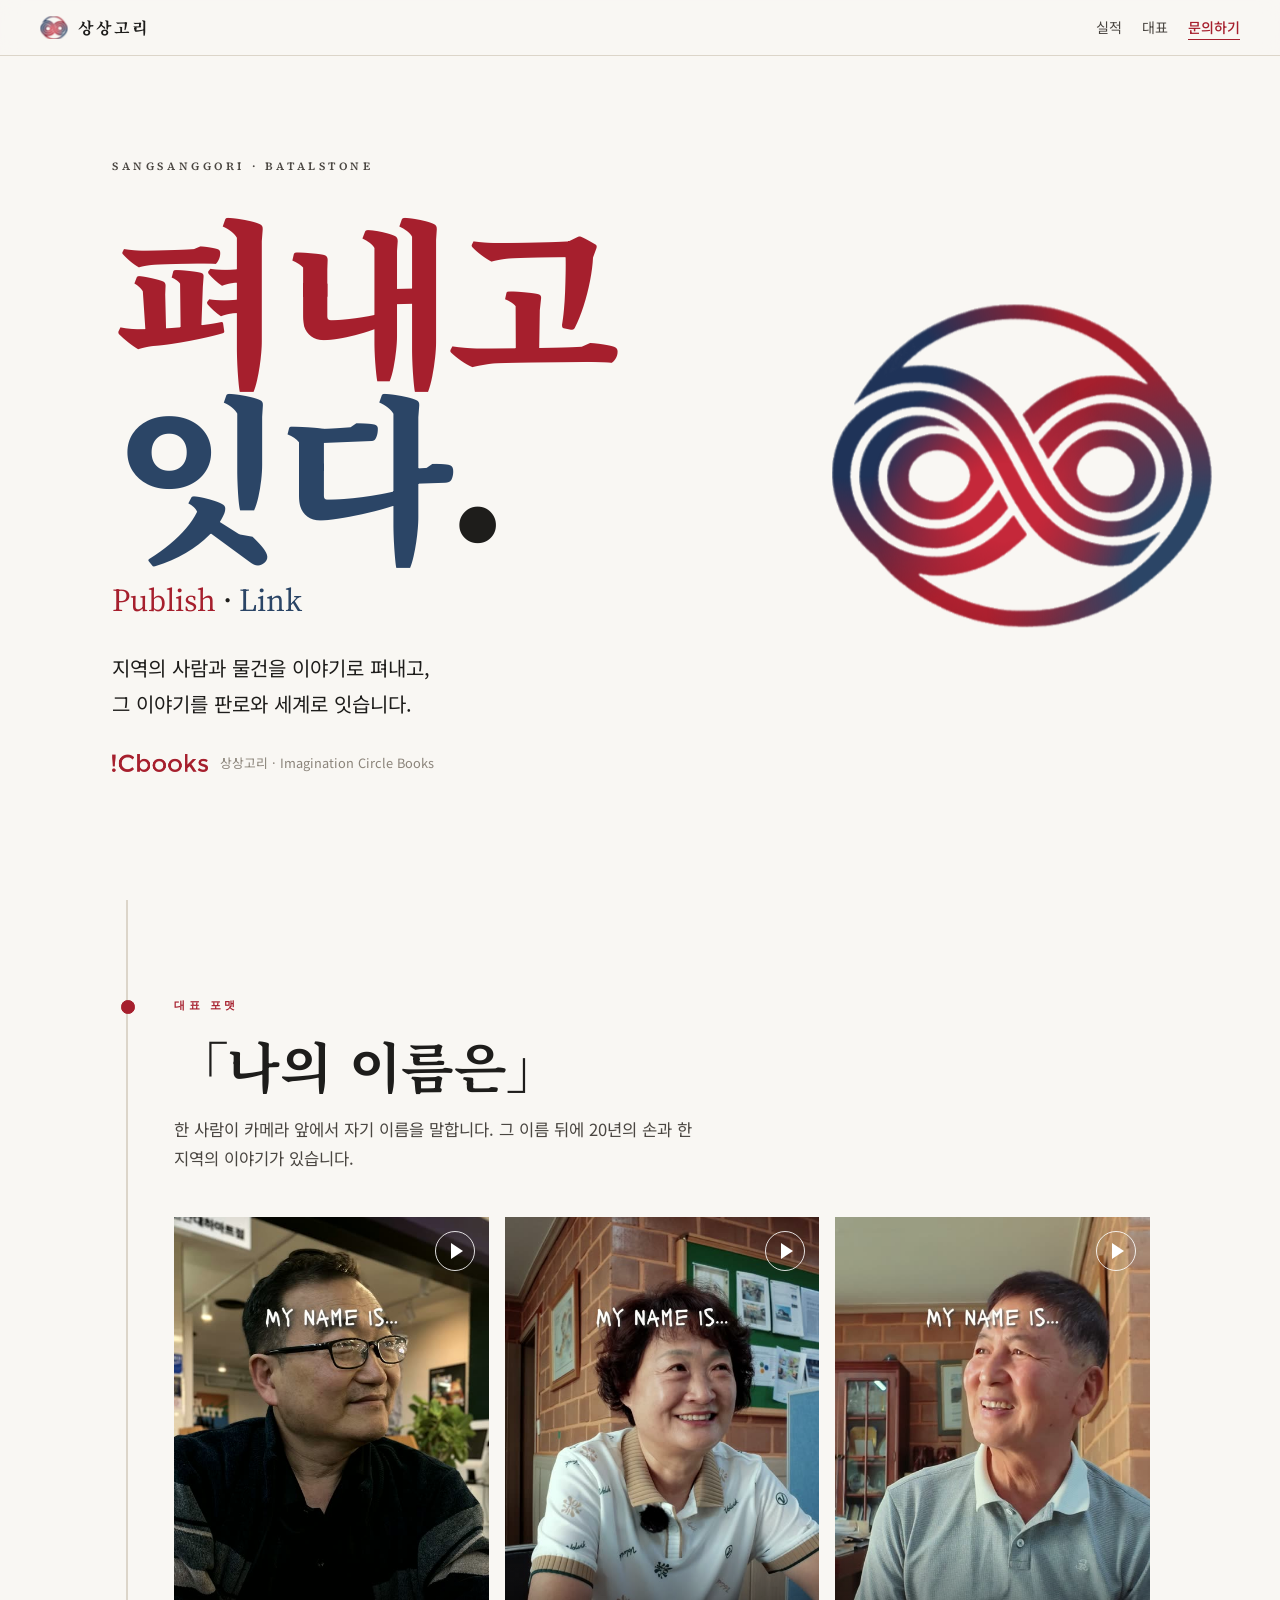
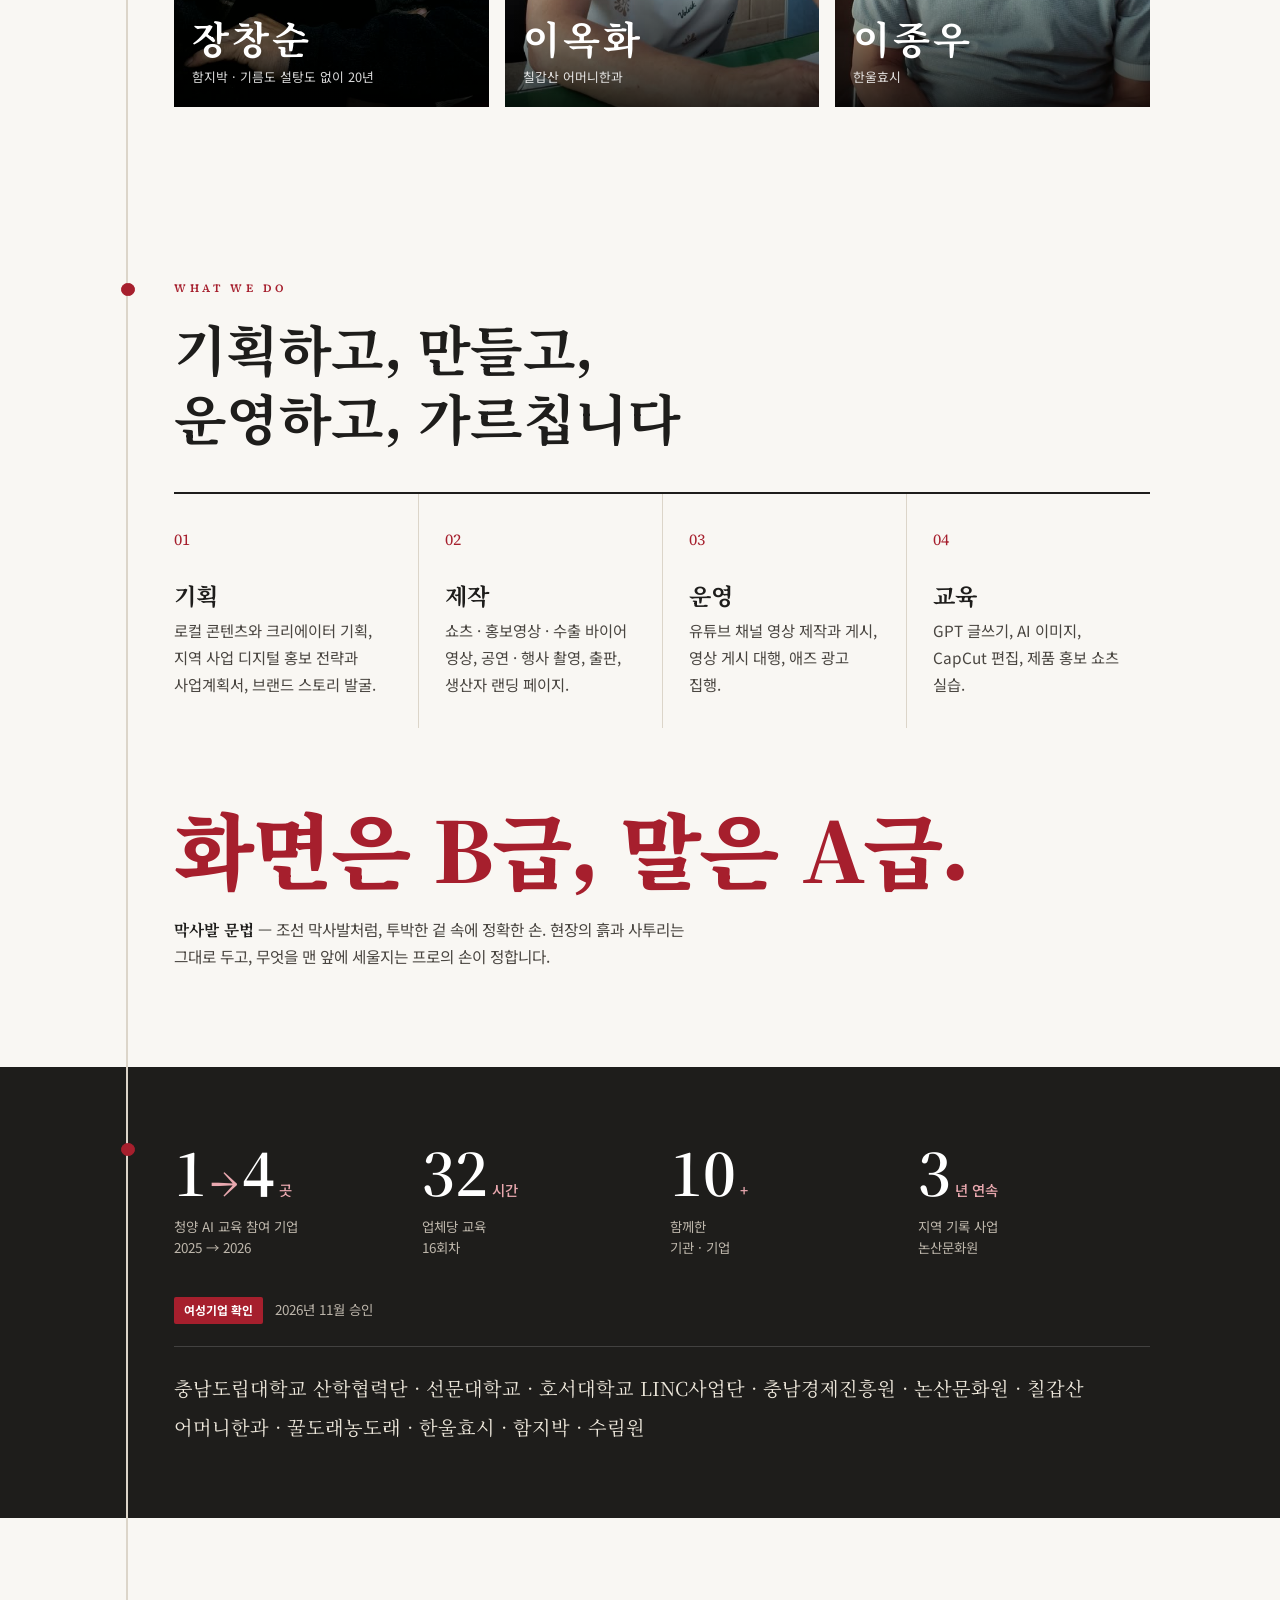
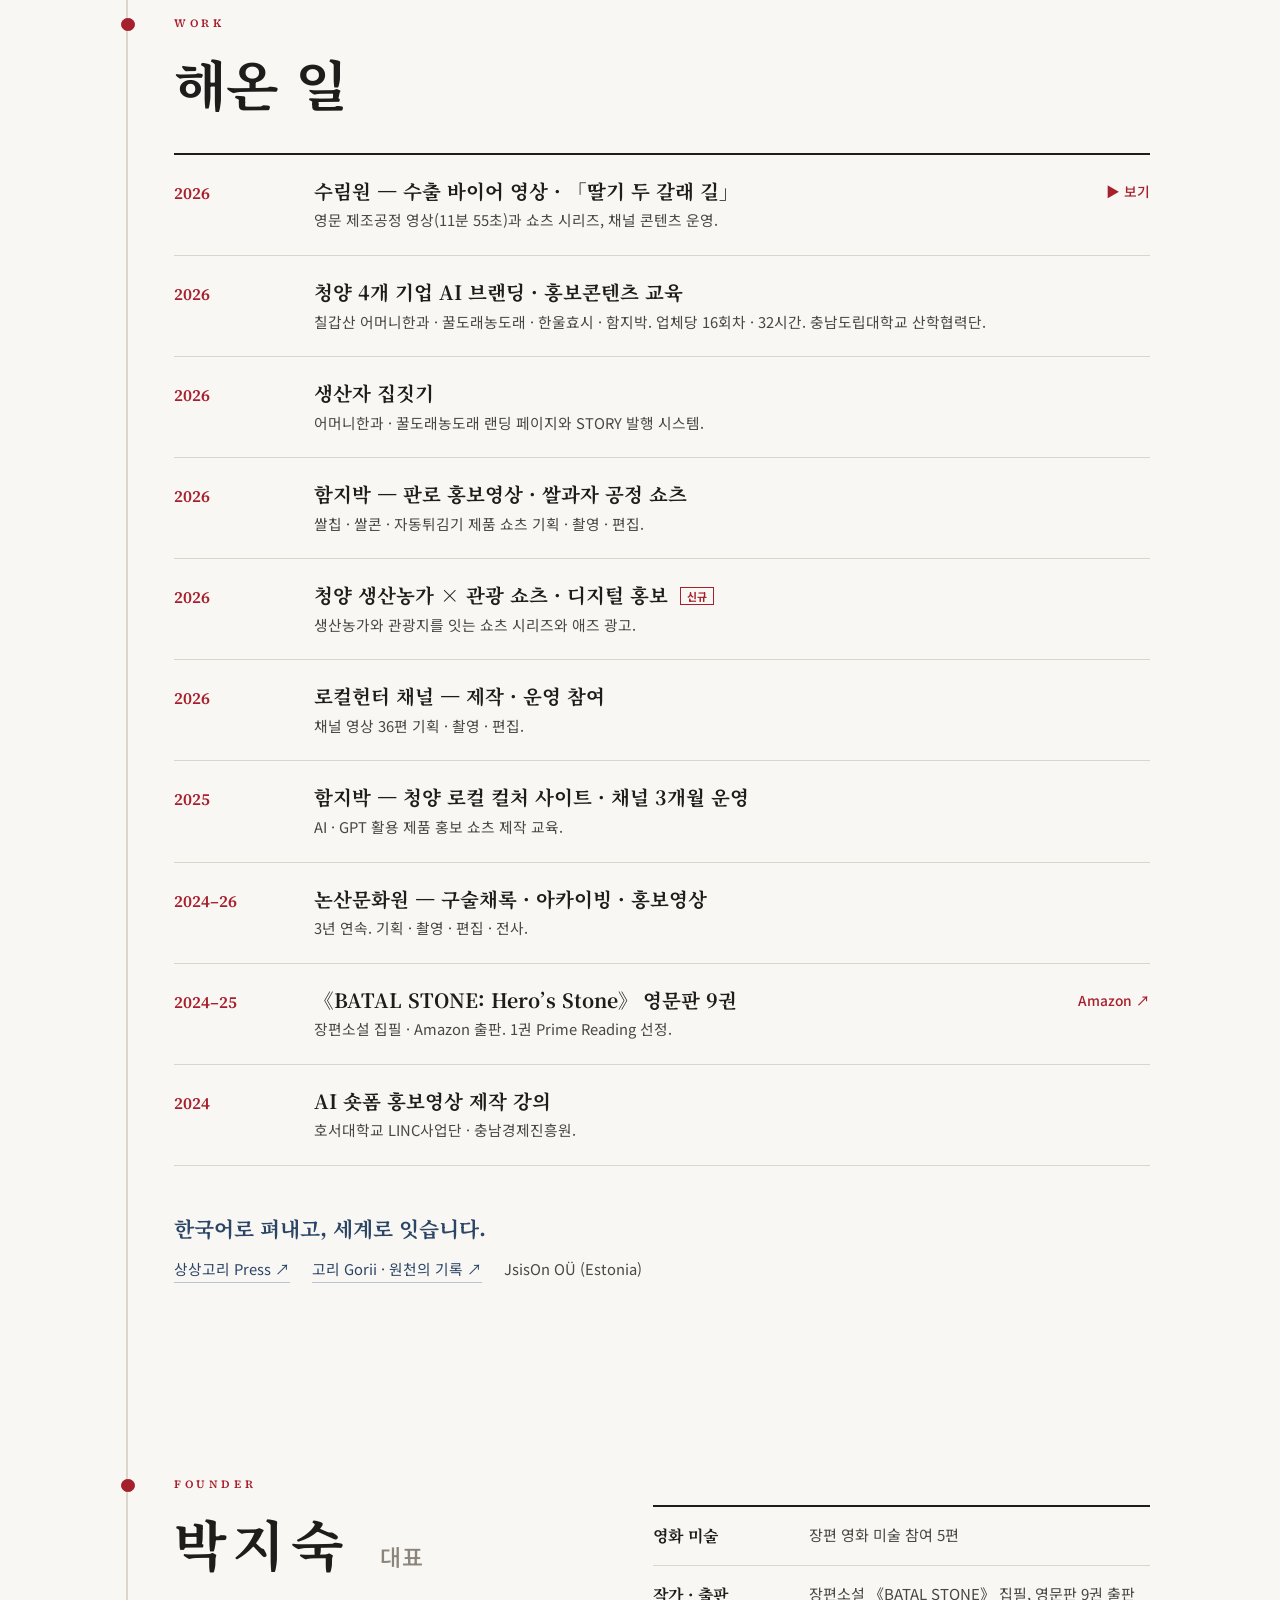
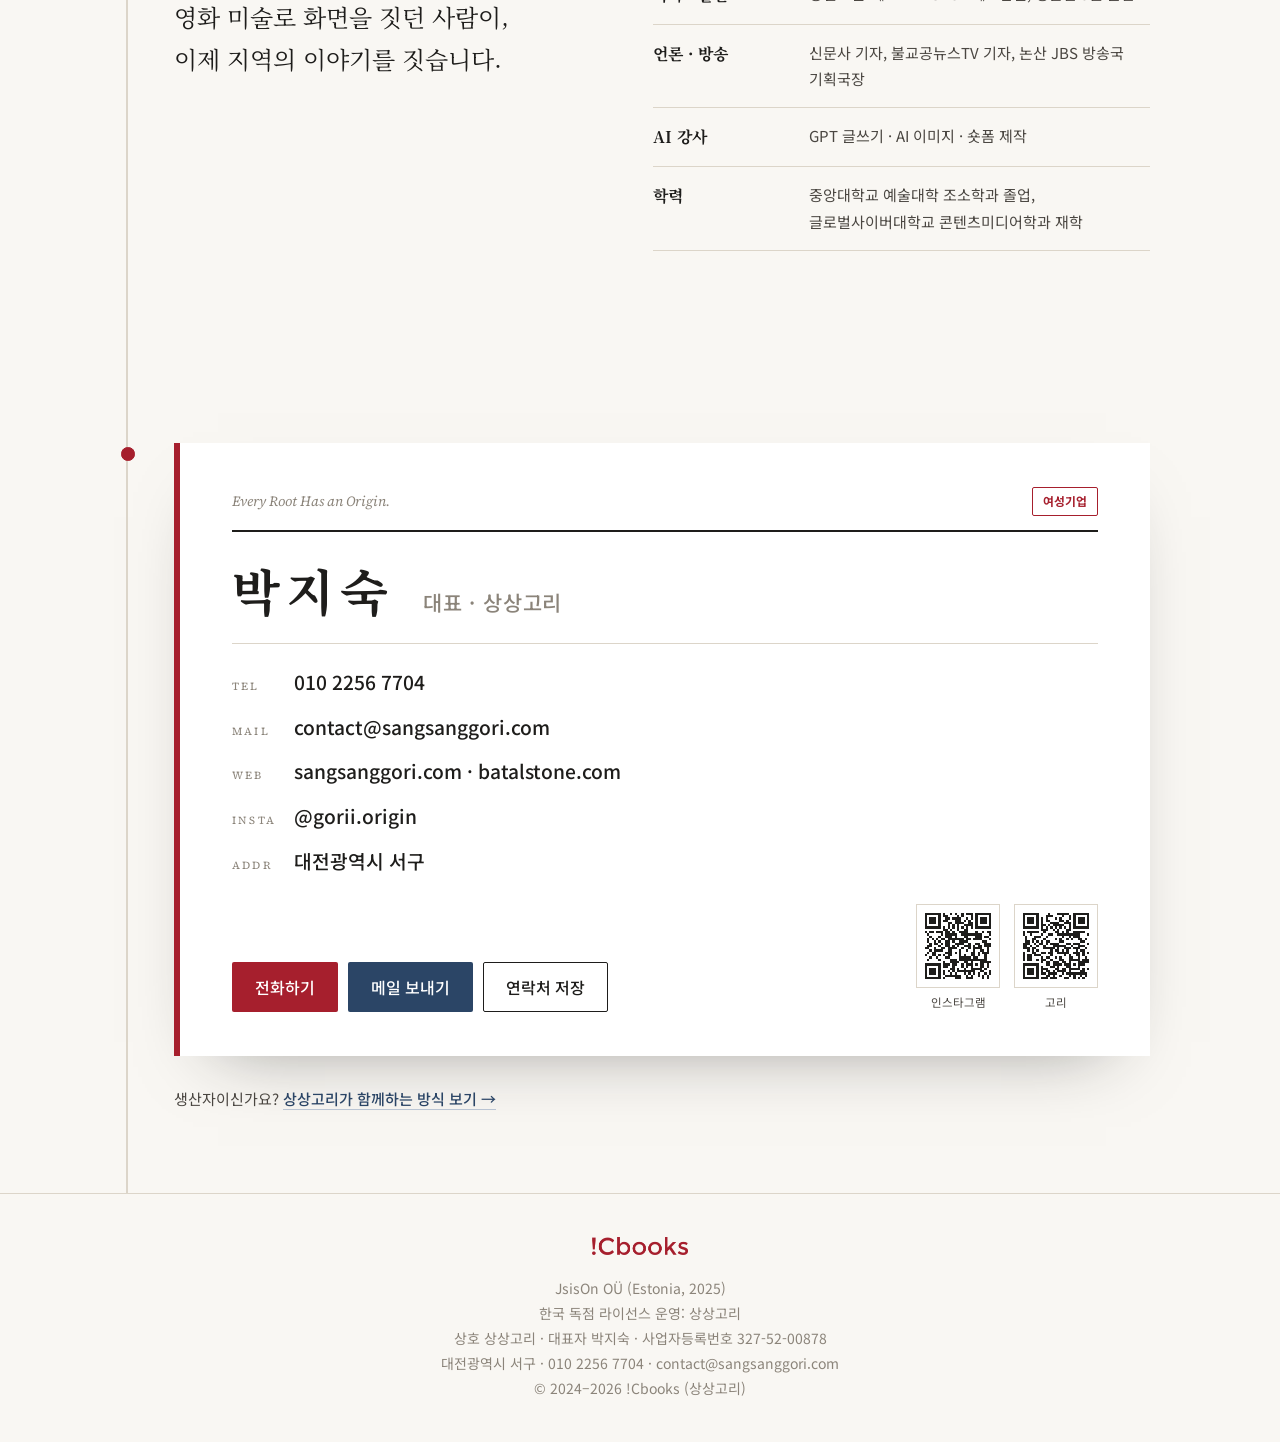
==== commit 0609559e: "리뉴얼 시안을 첫 페이지로: 살아 있는 로고, 「나의 이름은」 세 얼굴, 생산자 페이지 분리, 관리 안내서 - 3D(hero.js) 제거, 실제 로고에 빨강·쪽빛이 번지는 방식 -" ====
--- a/index.html
+++ b/index.html
@@ -4,7 +4,7 @@
   <meta charset="utf-8">
   <meta name="viewport" content="width=device-width, initial-scale=1, viewport-fit=cover">
   <title>상상고리 · !Cbooks — 펴내고 잇다</title>
-  <meta name="description" content="상상고리(!Cbooks) — 지역의 이야기를 펴내고 세상과 잇는 콘텐츠 스튜디오. 로컬 콘텐츠 기획 · 영상 제작 · 채널 운영 · 출판 · AI 교육. 여성기업.">
+  <meta name="description" content="상상고리(!Cbooks) — 지역의 사람과 물건을 이야기로 펴내고 세계로 잇는 콘텐츠 스튜디오. 로컬 콘텐츠 기획 · 영상 제작 · 채널 운영 · 출판 · AI 교육. 여성기업.">
   <meta name="theme-color" content="#f9f7f3">
   <link rel="canonical" href="https://sangsanggori.com/">
   <link rel="icon" href="favicon.ico" sizes="any">
@@ -18,12 +18,10 @@
   <meta property="og:url" content="https://sangsanggori.com/">
   <meta property="og:image" content="https://sangsanggori.com/assets/og.png">
   <meta name="twitter:card" content="summary_large_image">
-
   <link rel="preconnect" href="https://fonts.googleapis.com">
   <link rel="preconnect" href="https://fonts.gstatic.com" crossorigin>
   <link rel="stylesheet" href="https://fonts.googleapis.com/css2?family=Noto+Sans+KR:wght@400;500;700&family=Noto+Serif+KR:wght@500;700;900&family=Source+Serif+4:ital,opsz,wght@0,8..60,400;0,8..60,600;1,8..60,400&display=swap">
-  <link rel="stylesheet" href="style.css?v=20261124">
-
+  <link rel="stylesheet" href="style.css?v=20261124c">
   <script type="application/ld+json">
   {
     "@context": "https://schema.org",
@@ -45,415 +43,164 @@
 </head>
 <body>
 
-  <!-- ============ Top bar ============ -->
-  <nav class="topbar" aria-label="상단">
-    <div class="wrap topbar-in">
-      <a class="topbar-brand" href="#top" aria-label="상상고리 처음으로">
-        <span class="mark mark-sm" aria-hidden="true"></span>
-        <span class="topbar-name">상상고리</span>
-      </a>
-      <div class="topbar-links">
-        <a href="#producers">생산자</a>
-        <a href="#work">실적</a>
-        <a href="#founder">대표</a>
-        <a class="topbar-cta" href="#contact">문의하기</a>
-      </div>
+  <nav class="top" aria-label="상단">
+    <a class="top-brand" href="#top" aria-label="상상고리 처음으로">
+      <span class="livemark livemark-sm" aria-hidden="true"><i></i><i></i><i></i></span>
+      <span>상상고리</span>
+    </a>
+    <div class="top-links">
+      <a href="#work">실적</a>
+      <a href="#founder">대표</a>
+      <a class="top-cta" href="#contact">문의하기</a>
     </div>
   </nav>
 
-  <!-- ============ Hero (business-card layout) ============ -->
+  <!-- ============ 1. 펴내고 잇다 ============ -->
   <header class="hero" id="top">
-    <div class="hero-left">
-      <div class="hero-stage" aria-hidden="true">
-        <span class="mark hero-still"></span>
-        <canvas class="hero-canvas"></canvas>
-      </div>
-      <div class="brand-lock">
-        <span class="wordmark" role="img" aria-label="!Cbooks"></span>
-        <p class="brand-sub"><em>Imagination Circle</em> Books</p>
-        <span class="rule" aria-hidden="true"></span>
-        <p class="brand-ko">상상고리</p>
-      </div>
-    </div>
-
-    <div class="hero-right">
-      <p class="caps hero-caps">SANGSANGGORI · BATALSTONE</p>
-      <h1 class="headline">
-        <span class="red">펴내고</span> <span class="navy">잇다</span><span class="dot">.</span>
-      </h1>
-      <p class="headline-en"><span class="red">Publish</span> · <span class="navy">Link</span></p>
-      <p class="hero-lede">지역의 사람과 물건을 이야기로 <b>펴내고</b>,<br>그 이야기를 판로와 세계로 <b>잇습니다</b>.</p>
-      <p class="hero-sub">로컬 콘텐츠 기획 · 영상 제작 · 채널 운영 · 출판 · AI 교육</p>
-      <div class="hero-actions">
-        <a class="btn btn-red" href="#contact">프로젝트 문의</a>
-        <a class="btn btn-line" href="#work">실적 보기</a>
-      </div>
+    <div class="hero-in">
+      <p class="caps">SANGSANGGORI · BATALSTONE</p>
+      <span class="livemark hero-mark" aria-hidden="true"><i></i><i></i><i></i></span>
+      <h1><span class="red">펴내고</span><br><span class="navy">잇다</span><span class="dot">.</span></h1>
+      <p class="hero-en"><span class="red">Publish</span> · <span class="navy">Link</span></p>
+      <p class="hero-lede">지역의 사람과 물건을 이야기로 펴내고,<br>그 이야기를 판로와 세계로 잇습니다.</p>
+      <p class="hero-sign"><span class="wordmark" role="img" aria-label="!Cbooks"></span><span>상상고리 · Imagination Circle Books</span></p>
     </div>
   </header>
 
   <main>
-
-    <!-- ============ Numbers (the one dark band) ============ -->
-    <section class="numbers" aria-label="숫자로 보는 상상고리">
-      <div class="wrap">
-        <div class="numbers-grid">
-          <div class="num"><b>1<span class="arw">→</span>4<small>곳</small></b><span>청양 AI 교육 참여 기업<br>2025 → 2026</span></div>
-          <div class="num"><b>32<small>시간</small></b><span>업체당 교육<br>16회차</span></div>
-          <div class="num"><b>10<small>+</small></b><span>함께한<br>기관 · 기업</span></div>
-          <div class="num"><b>3<small>년 연속</small></b><span>지역 기록 사업<br>논산문화원</span></div>
-        </div>
-        <p class="numbers-note"><span class="badge">여성기업 확인</span> 2026년 11월 승인</p>
-      </div>
-    </section>
-
-    <!-- ============ Capabilities ============ -->
-    <section class="caps-sec" id="services" aria-labelledby="services-title">
-      <div class="wrap">
-        <div class="sec-head">
-          <p class="caps sec-kicker">What We Do</p>
-          <h2 id="services-title">기획하고, 만들고,<br>운영하고, <span class="red">가르칩니다</span></h2>
-          <p class="sec-lede">한 사람의 이야기가 콘텐츠가 되고, 콘텐츠가 판로가 될 때까지. 처음부터 끝까지 한 고리로 잇습니다.</p>
-        </div>
-        <div class="cap-grid">
-          <article class="cap">
-            <p class="cap-en">PLAN</p>
-            <h3>기획</h3>
-            <ul>
-              <li>로컬 콘텐츠 · 로컬 크리에이터 기획</li>
-              <li>지역 사업 디지털 홍보 전략 · 사업계획서</li>
-              <li>브랜드 스토리 발굴 · 컨설팅</li>
-              <li>생성형 AI 도입 설계</li>
-            </ul>
-          </article>
-          <article class="cap">
-            <p class="cap-en">MAKE</p>
-            <h3>제작</h3>
-            <ul>
-              <li>쇼츠 기획 · 촬영 · 편집, 자막까지<br><small>함지박 쌀칩 · 쌀콘 · 자동튀김기, 청양 쇼츠</small></li>
-              <li>농업법인 · 문화원 홍보영상<br><small>수림원, 논산문화원</small></li>
-              <li>수출 바이어 영상 — 영문 제조공정 · 제품 소개<br><small>수림원</small></li>
-              <li>공연 · 행사 촬영<br><small>양지서당</small></li>
-              <li>출판<br><small>신고된 출판사</small></li>
-              <li>생산자 랜딩 페이지 · 이야기 발행 시스템</li>
-            </ul>
-          </article>
-          <article class="cap">
-            <p class="cap-en">RUN</p>
-            <h3>운영</h3>
-            <ul>
-              <li>유튜브 채널 영상 제작과 게시<br><small>수림원, 로컬헌터(제작 · 운영 참여)</small></li>
-              <li>영상 게시 대행</li>
-              <li>애즈 광고 집행</li>
-            </ul>
-          </article>
-          <article class="cap">
-            <p class="cap-en">TEACH</p>
-            <h3>교육</h3>
-            <ul>
-              <li>GPT 활용 글쓰기</li>
-              <li>AI 이미지 생성</li>
-              <li>CapCut 영상 편집</li>
-              <li>제품 홍보 쇼츠 실습</li>
-            </ul>
-          </article>
-        </div>
-      </div>
-    </section>
-
-    <!-- ============ Producers: why a home page, how we work, promises ============ -->
-    <section class="producers" id="producers" aria-labelledby="producers-title">
-      <div class="wrap">
-        <div class="sec-head">
-          <p class="caps sec-kicker">For Producers</p>
-          <h2 id="producers-title">블로그는 세 든 가게,<br>홈페이지는 <span class="navy">우리 이름의 집</span></h2>
-        </div>
-        <ol class="why-list">
-          <li>손님은 이제 AI에게 묻습니다. AI는 정리된 사실을 읽고 답합니다.</li>
-          <li>블로그 · 인스타는 남의 땅에 세 든 가게, 홈페이지는 우리 이름으로 된 집입니다.</li>
-          <li>일주일에 한 편이면 1년에 50편. 그대로 우리 업체의 기록이 됩니다.</li>
-          <li>한 번 쓰면 여러 곳에 씁니다. 카드뉴스, 스마트스토어 상세, 지원사업 서류까지.</li>
-          <li>우리 업체에 대한 정확한 정보는 우리가 정합니다.</li>
-          <li>대표님은 일주일에 사진 한 장만 보내 주세요. 글은 상상고리가 돕습니다.</li>
+    <div class="rail" aria-hidden="true"><div class="thread"><span></span></div></div>
+
+    <!-- ============ 2. 나의 이름은 ============ -->
+    <section class="names" id="names" aria-labelledby="names-title">
+      <div class="wrap">
+        <p class="caps kicker">대표 포맷</p>
+        <h2 id="names-title">「나의 이름은」</h2>
+        <p class="lede">한 사람이 카메라 앞에서 자기 이름을 말합니다. 그 이름 뒤에 20년의 손과 한 지역의 이야기가 있습니다.</p>
+      </div>
+      <ul class="faces">
+        <li><a data-video="assets/video/myname-jangchangsoon-01.mp4" href="assets/video/myname-jangchangsoon-01.mp4" title="나의 이름은 장창순">
+          <img src="assets/video/myname-jangchangsoon-01.jpg" alt="나의 이름은 장창순" loading="lazy" width="540" height="960">
+          <span class="face-name"><b>장창순</b><small>함지박 · 기름도 설탕도 없이 20년</small></span><span class="play" aria-hidden="true"></span></a></li>
+        <li><a data-video="assets/video/myname-leeokhwa-01.mp4" href="assets/video/myname-leeokhwa-01.mp4" title="나의 이름은 이옥화">
+          <img src="assets/video/myname-leeokhwa-01.jpg" alt="나의 이름은 이옥화" loading="lazy" width="540" height="960">
+          <span class="face-name"><b>이옥화</b><small>칠갑산 어머니한과</small></span><span class="play" aria-hidden="true"></span></a></li>
+        <li><a data-video="assets/video/myname-leejongwoo-01.mp4" href="assets/video/myname-leejongwoo-01.mp4" title="나의 이름은 이종우">
+          <img src="assets/video/myname-leejongwoo-01.jpg" alt="나의 이름은 이종우" loading="lazy" width="540" height="960">
+          <span class="face-name"><b>이종우</b><small>한울효시</small></span><span class="play" aria-hidden="true"></span></a></li>
+      </ul>
+    </section>
+
+    <!-- ============ 3. 하는 일 ============ -->
+    <section class="does" id="services" aria-labelledby="does-title">
+      <div class="wrap">
+        <p class="caps kicker">What We Do</p>
+        <h2 id="does-title">기획하고, 만들고,<br>운영하고, 가르칩니다</h2>
+        <ol class="does-list">
+          <li><span class="no">01</span><h3>기획</h3><p>로컬 콘텐츠와 크리에이터 기획, 지역 사업 디지털 홍보 전략과 사업계획서, 브랜드 스토리 발굴.</p></li>
+          <li><span class="no">02</span><h3>제작</h3><p>쇼츠 · 홍보영상 · 수출 바이어 영상, 공연 · 행사 촬영, 출판, 생산자 랜딩 페이지.</p></li>
+          <li><span class="no">03</span><h3>운영</h3><p>유튜브 채널 영상 제작과 게시, 영상 게시 대행, 애즈 광고 집행.</p></li>
+          <li><span class="no">04</span><h3>교육</h3><p>GPT 글쓰기, AI 이미지, CapCut 편집, 제품 홍보 쇼츠 실습.</p></li>
         </ol>
 
-        <div class="plans">
-          <article class="plan">
-            <p class="who">주 1회 이야기를 내는 업체</p>
-            <h3>발행 대행</h3>
-            <p>대표님은 휴대폰으로 이야기 한두 줄과 사진만 보내 주시면 됩니다. 글 · 매주 카드뉴스 · 월 1~2편 숏폼은 상상고리가 만들어 발행합니다.</p>
-          </article>
-          <article class="plan">
-            <p class="who">매일 글을 쓰는 업체</p>
-            <h3>처음 세팅</h3>
-            <p>방법을 가르치고 틀을 만들어 넘겨 드립니다. 그다음은 업체가 직접 씁니다.</p>
-          </article>
-          <article class="plan">
-            <p class="who">지원사업 참여 업체</p>
-            <h3>사업 기간 동행</h3>
-            <p>사업 기간에는 사업비로 함께하고, 끝난 뒤에는 원하는 곳만 이어 갑니다.</p>
-          </article>
-          <article class="plan">
-            <p class="who">운영기관 (B2B)</p>
-            <h3>기관 계약</h3>
-            <p>콘텐츠마다 출처와 동의가 기록되는 장부로, 기관이 안심하고 쓰는 결과물을 남깁니다.</p>
-          </article>
-        </div>
-
-        <div class="promises">
-          <h3>상상고리의 약속</h3>
-          <ul>
-            <li>원천 데이터의 주인은 업체입니다. 상상고리는 사용권만 가지며, 이득이 나면 함께 나눕니다.</li>
-            <li>그만두셔도 글은 업체 사이트에, 업체의 것으로 남습니다.</li>
-            <li>AI에게 업체 홈페이지 편집권을 주지 않습니다. 사람이 확인하고 올립니다.</li>
-            <li>비법은 받지 않습니다. 제조 비법 · 배합 비율 · 거래처 단가는 보내지 마세요.</li>
-          </ul>
-          <p class="no">「AI가 다 써 줍니다」, 「검색 1위」 같은 결과는 약속하지 않습니다.</p>
-        </div>
-        <p class="producers-more"><a class="btn btn-navy" href="https://batalstone.com/gorii/" rel="noopener">함께하는 생산자 이야기 보기 ↗</a></p>
-      </div>
-    </section>
-
-    <!-- ============ Projects — compact cards; add new <article class="pc"> as work grows ============ -->
-    <section class="projects" id="work" aria-labelledby="work-title">
-      <div class="wrap">
-        <div class="sec-head">
-          <p class="caps sec-kicker">Projects</p>
-          <h2 id="work-title">눈으로 보는 실적</h2>
-        </div>
-
-        <div class="pc-grid">
-          <article class="pc pc-wide">
-            <div class="pc-body">
-              <span class="tag tag-red">대표 포맷</span>
-              <h3>「나의 이름은」</h3>
-              <p>한 사람이 자기 이름을 말하는 다큐 숏폼. 청양의 생산자들이 카메라 앞에서 자기 이름과 삶을 이야기합니다.</p>
-            </div>
-            <ul class="shorts shorts-names">
-              <li><a data-video="assets/video/myname-jangchangsoon-01.mp4" href="assets/video/myname-jangchangsoon-01.mp4" title="나의 이름은 장창순"><img src="assets/video/myname-jangchangsoon-01.jpg" alt="나의 이름은 장창순 — 함지박" loading="lazy"><span class="who">장창순<small>함지박</small></span></a></li>
-              <li><a data-video="assets/video/myname-leeokhwa-01.mp4" href="assets/video/myname-leeokhwa-01.mp4" title="나의 이름은 이옥화"><img src="assets/video/myname-leeokhwa-01.jpg" alt="나의 이름은 이옥화 — 칠갑산 어머니한과" loading="lazy"><span class="who">이옥화<small>칠갑산 어머니한과</small></span></a></li>
-              <li><a data-video="assets/video/myname-leejongwoo-01.mp4" href="assets/video/myname-leejongwoo-01.mp4" title="나의 이름은 이종우"><img src="assets/video/myname-leejongwoo-01.jpg" alt="나의 이름은 이종우 — 한울효시" loading="lazy"><span class="who">이종우<small>한울효시</small></span></a></li>
-            </ul>
-          </article>
-
-          <article class="pc pc-feature-text">
-            <div class="pc-body">
-              <span class="tag tag-red">영상 문법</span>
-              <h3>막사발 문법</h3>
-              <p class="pc-quote">화면은 B급, 말은 A급.</p>
-              <p>조선 막사발처럼, 투박한 겉 속에 정확한 손. 현장의 흙과 사투리는 그대로 두고, 무엇을 맨 앞에 세울지는 프로의 손이 정합니다. 일부러 낡게 만드는 영화 미술의 눈에서 나온 상상고리의 영상 문법입니다.</p>
-            </div>
-          </article>
-
-          <article class="pc">
-            <a data-yt="79_asfYRJ40" data-shape="short" class="pc-thumb" href="https://youtube.com/shorts/79_asfYRJ40" rel="noopener"><img src="https://i.ytimg.com/vi/79_asfYRJ40/hqdefault.jpg" alt="살구색 덩어리 쏟아지는 마성의 기계 비트" loading="lazy"></a>
-            <div class="pc-body">
-              <span class="tag">판로 영상</span>
-              <h3>함지박 쌀과자</h3>
-              <p>갓 뽑은 떡이 쌀과자가 되기까지. 기계 소리를 비트로 살린 공정 쇼츠.</p>
-            </div>
-          </article>
-
-          <article class="pc">
-            <a data-yt="NnxM1Qm-xZo" data-shape="wide" class="pc-thumb" href="https://youtu.be/NnxM1Qm-xZo" rel="noopener"><img src="https://i.ytimg.com/vi/NnxM1Qm-xZo/hqdefault.jpg" alt="How Strawberry Sikhye Is Made" loading="lazy"></a>
-            <div class="pc-body">
-              <span class="tag">채널 운영 · 2026.11 ~</span>
-              <h3>수림원</h3>
-              <p>「딸기 두 갈래 길」 쇼츠, 수출 바이어 영상(영문 제조공정, 11분 55초).</p>
-            </div>
-          </article>
-
-          <article class="pc">
-            <a class="pc-thumb pc-thumb-book" href="https://www.amazon.com/dp/B0DCG298L1" rel="noopener"><img src="assets/batalstone-vol1.jpg" alt="BATAL STONE 1권 표지" loading="lazy"></a>
-            <div class="pc-body">
-              <span class="tag">출판</span>
-              <h3>《BATAL STONE》 9권</h3>
-              <p>장편소설 집필 · 영문판 Amazon 출판. 1권 Prime Reading 선정(2025).</p>
-            </div>
-          </article>
-
-          <article class="pc">
-            <div class="pc-body">
-              <span class="tag">생산자 집짓기</span>
-              <h3>랜딩 페이지 · STORY 발행</h3>
-              <p>칠갑산 어머니한과 · 꿀도래농도래에 온라인 집과 이야기 발행 구조를 만들었습니다.</p>
-            </div>
-          </article>
-
-          <article class="pc">
-            <div class="pc-body">
-              <span class="tag">제작 · 운영 참여</span>
-              <h3>로컬헌터 채널</h3>
-              <p>채널 영상 36편 기획 · 촬영 · 편집, 채널 운영 참여.</p>
-            </div>
-          </article>
-
-          <article class="pc">
-            <div class="pc-body">
-              <span class="tag tag-red">2026 · 신규</span>
-              <h3>청양 농가 × 관광 쇼츠</h3>
-              <p>생산농가와 관광지를 잇는 쇼츠 시리즈와 애즈 광고까지, 디지털 홍보 사업.</p>
-            </div>
-          </article>
-        </div>
-      </div>
-    </section>
-
-    <!-- ============ Track record ============ -->
-    <section class="work" aria-labelledby="track-title">
-      <div class="wrap">
-        <div class="sec-head">
-          <p class="caps sec-kicker">Track Record</p>
-          <h2 id="track-title">해온 일</h2>
-        </div>
-        <ol class="timeline">
-          <li>
-            <span class="tl-year">2026</span>
-            <div><h3>시군구연고산업육성 협업프로젝트 (청양)</h3><p>칠갑산 어머니한과 · 꿀도래농도래 · 한울효시 · 함지박 4개 기업 AI 브랜딩 · 홍보콘텐츠 기술교육. 업체당 16회차 · 32시간. 2025년 1개 기업에서 2026년 4개 기업으로 확대.</p><span class="tl-org">충남도립대학교 산학협력단</span></div>
-          </li>
-          <li>
-            <span class="tl-year">2026</span>
-            <div><h3>생산자 집짓기</h3><p>칠갑산 어머니한과 · 꿀도래농도래 랜딩 페이지와 STORY 발행 시스템 구축</p></div>
-          </li>
-          <li>
-            <span class="tl-year">2026</span>
-            <div><h3>수림원 채널 콘텐츠 · 로컬헌터 채널 제작 · 운영 참여</h3><p>수림원 「딸기 두 갈래 길」과 영문 제조공정 영상(2026.11~). 로컬헌터 채널 영상 36편 기획 · 촬영 · 편집.</p></div>
-          </li>
-          <li>
-            <span class="tl-year">2025</span>
-            <div><h3>함지박 — 청양 로컬 컬처 사이트 구축 · 채널 3개월 운영</h3><p>청양군 특화자원 6차산업 기업육성 프로젝트, AI · GPT 활용 제품 홍보 쇼츠 제작 교육</p><span class="tl-org">시군구연고산업육성 협업프로젝트</span></div>
-          </li>
-          <li>
-            <span class="tl-year">2024–26</span>
-            <div><h3>구술채록 · 문화행사 아카이빙 및 홍보영상 (3년 연속)</h3><p>기획 · 촬영 · 편집 · 전사까지 지역 기억의 기록</p><span class="tl-org">논산문화원</span></div>
-          </li>
-          <li>
-            <span class="tl-year">2024</span>
-            <div><h3>AI 활용 숏폼 홍보영상 제작 강의</h3><p>지역 기업 · 학생 대상 실습형 강의</p><span class="tl-org">호서대학교 LINC사업단 · 충남경제진흥원</span></div>
-          </li>
-        </ol>
-      </div>
-    </section>
-
-    <!-- ============ Founder ============ -->
+        <blockquote class="maksabal">
+          <p class="q">화면은 B급,<br> 말은 A급.</p>
+          <footer><b>막사발 문법</b> — 조선 막사발처럼, 투박한 겉 속에 정확한 손. 현장의 흙과 사투리는 그대로 두고, 무엇을 맨 앞에 세울지는 프로의 손이 정합니다.</footer>
+        </blockquote>
+      </div>
+    </section>
+
+    <!-- ============ 4. 숫자와 함께한 곳 (하나뿐인 진한 띠) ============ -->
+    <section class="proof" aria-label="숫자와 함께한 기관">
+      <div class="wrap">
+        <dl class="nums">
+          <div><dt>1<span class="arw">→</span>4<small>곳</small></dt><dd>청양 AI 교육 참여 기업<br>2025 → 2026</dd></div>
+          <div><dt>32<small>시간</small></dt><dd>업체당 교육<br>16회차</dd></div>
+          <div><dt>10<small>+</small></dt><dd>함께한<br>기관 · 기업</dd></div>
+          <div><dt>3<small>년 연속</small></dt><dd>지역 기록 사업<br>논산문화원</dd></div>
+        </dl>
+        <p class="proof-badge"><span class="badge">여성기업 확인</span> 2026년 11월 승인</p>
+        <!-- 기관·기업이 늘면 이름을 쉼표 없이 · 로 이어 추가 -->
+        <p class="partners">충남도립대학교 산학협력단 · 선문대학교 · 호서대학교 LINC사업단 · 충남경제진흥원 · 논산문화원 · 칠갑산 어머니한과 · 꿀도래농도래 · 한울효시 · 함지박 · 수림원</p>
+      </div>
+    </section>
+
+    <!-- ============ 해온 일 (목록) ============ -->
+    <section class="work" id="work" aria-labelledby="work-title">
+      <div class="wrap">
+        <p class="caps kicker">Work</p>
+        <h2 id="work-title">해온 일</h2>
+        <ul class="index">
+          <li><span class="yr">2026</span><div><h3>수림원 — 수출 바이어 영상 · 「딸기 두 갈래 길」</h3><p>영문 제조공정 영상(11분 55초)과 쇼츠 시리즈, 채널 콘텐츠 운영.</p></div><a class="go" data-yt="NnxM1Qm-xZo" data-shape="wide" href="https://youtu.be/NnxM1Qm-xZo" rel="noopener">▶ 보기</a></li>
+          <li><span class="yr">2026</span><div><h3>청양 4개 기업 AI 브랜딩 · 홍보콘텐츠 교육</h3><p>칠갑산 어머니한과 · 꿀도래농도래 · 한울효시 · 함지박. 업체당 16회차 · 32시간. 충남도립대학교 산학협력단.</p></div></li>
+          <li><span class="yr">2026</span><div><h3>생산자 집짓기</h3><p>어머니한과 · 꿀도래농도래 랜딩 페이지와 STORY 발행 시스템.</p></div></li>
+          <li><span class="yr">2026</span><div><h3>함지박 — 판로 홍보영상 · 쌀과자 공정 쇼츠</h3><p>쌀칩 · 쌀콘 · 자동튀김기 제품 쇼츠 기획 · 촬영 · 편집.</p></div></li>
+          <li><span class="yr">2026</span><div><h3>청양 생산농가 × 관광 쇼츠 · 디지털 홍보 <em class="new">신규</em></h3><p>생산농가와 관광지를 잇는 쇼츠 시리즈와 애즈 광고.</p></div></li>
+          <li><span class="yr">2026</span><div><h3>로컬헌터 채널 — 제작 · 운영 참여</h3><p>채널 영상 36편 기획 · 촬영 · 편집.</p></div></li>
+          <li><span class="yr">2025</span><div><h3>함지박 — 청양 로컬 컬처 사이트 · 채널 3개월 운영</h3><p>AI · GPT 활용 제품 홍보 쇼츠 제작 교육.</p></div></li>
+          <li><span class="yr">2024–26</span><div><h3>논산문화원 — 구술채록 · 아카이빙 · 홍보영상</h3><p>3년 연속. 기획 · 촬영 · 편집 · 전사.</p></div></li>
+          <li><span class="yr">2024–25</span><div><h3>《BATAL STONE: Hero’s Stone》 영문판 9권</h3><p>장편소설 집필 · Amazon 출판. 1권 Prime Reading 선정.</p></div><a class="go" href="https://www.amazon.com/dp/B0DCG298L1" rel="noopener">Amazon ↗</a></li>
+          <li><span class="yr">2024</span><div><h3>AI 숏폼 홍보영상 제작 강의</h3><p>호서대학교 LINC사업단 · 충남경제진흥원.</p></div></li>
+        </ul>
+
+        <p class="beyond"><b>한국어로 펴내고, 세계로 잇습니다.</b>
+          <a href="https://sangsanggori.press/" rel="noopener">상상고리 Press ↗</a>
+          <a href="https://batalstone.com/gorii/" rel="noopener">고리 Gorii · 원천의 기록 ↗</a>
+          <span>JsisOn OÜ (Estonia)</span>
+        </p>
+      </div>
+    </section>
+
+    <!-- ============ 5. 대표 ============ -->
     <section class="founder" id="founder" aria-labelledby="founder-title">
       <div class="wrap founder-in">
-        <div class="founder-head">
-          <p class="caps sec-kicker">Founder</p>
-          <h2 id="founder-title">박지숙 <span class="title">대표</span></h2>
-          <p class="founder-lede">영화 미술로 화면을 짓던 사람이,<br>이제 지역의 이야기를 짓습니다.<br>기획부터 촬영 · 편집 · 출판 · 교육까지 직접 합니다.</p>
+        <div>
+          <p class="caps kicker">Founder</p>
+          <h2 id="founder-title">박지숙 <small>대표</small></h2>
+          <p class="founder-lede">영화 미술로 화면을 짓던 사람이,<br>이제 지역의 이야기를 짓습니다.</p>
         </div>
-        <ul class="founder-list">
-          <li><b>영화 미술</b><span>장편 영화 미술 참여 5편</span></li>
-          <li><b>작가 · 출판</b><span>장편소설 《BATAL STONE》 집필, 영문판 9권 출판</span></li>
-          <li><b>언론 · 방송</b><span>신문사 기자, 불교공뉴스TV 기자, 논산 JBS 방송국 기획국장</span></li>
-          <li><b>AI 강사</b><span>GPT 글쓰기 · AI 이미지 · 숏폼 제작</span></li>
-          <li><b>학력</b><span>중앙대학교 예술대학 조소학과 졸업, 글로벌사이버대학교 콘텐츠미디어학과 재학</span></li>
-        </ul>
-      </div>
-    </section>
-
-    <!-- ============ Partners ============ -->
-    <section class="partners" aria-labelledby="partners-title">
-      <div class="wrap">
-        <p class="caps sec-kicker" id="partners-title">함께한 기관 · 기업</p>
-        <!-- 기관·기업이 늘면 아래에 <li>이름</li> 한 줄씩 추가 -->
-        <ul class="partner-wall">
-          <li>충남도립대학교 산학협력단</li>
-          <li>선문대학교</li>
-          <li>호서대학교 LINC사업단</li>
-          <li>충남경제진흥원</li>
-          <li>논산문화원</li>
-          <li>칠갑산 어머니한과</li>
-          <li>꿀도래농도래</li>
-          <li>한울효시</li>
-          <li>함지박</li>
-          <li>수림원</li>
-        </ul>
-      </div>
-    </section>
-
-    <!-- ============ Beyond Korea ============ -->
-    <section class="imprints" aria-labelledby="imprints-title">
-      <div class="wrap">
-        <div class="sec-head">
-          <p class="caps sec-kicker">Beyond Korea</p>
-          <h2 id="imprints-title">한국어로 펴내고, <span class="navy">세계로 잇습니다</span></h2>
-          <p class="sec-lede">영문 출판, 수출 바이어 영상, 유럽 법인까지. 지역의 이야기가 바다를 건너는 길을 만듭니다.</p>
-        </div>
-        <div class="imprint-grid">
-          <a class="imprint" href="https://sangsanggori.press/" rel="noopener">
-            <span class="caps">SANGSANGGORI PRESS</span>
-            <h3>상상고리 Press · 시인의 방</h3>
-            <p>아직 세상이 덜 읽은 시인들의 언어를 한국어와 영어로 펴냅니다.</p>
-            <span class="imprint-go">sangsanggori.press ↗</span>
-          </a>
-          <a class="imprint imprint-gorii" href="https://batalstone.com/gorii/" rel="noopener">
-            <span class="caps">SANGSANGGORI · GORII</span>
-            <h3>고리 Gorii · 원천의 기록</h3>
-            <p>생산자와 그 손의 기술, 그들이 선 자리를 기록하는 채널. 기록마다 아카이브 번호를 붙여 영어로도 펴냅니다.</p>
-            <span class="imprint-go">batalstone.com/gorii ↗</span>
-            <!-- 첫 영상(꿀도래 기록 001)이 공개되면: YouTube 링크 https://www.youtube.com/@JsisOnGORI 와
-                 실적 카드(<a data-yt="영상ID" data-shape="wide">)를 추가 -->
-          </a>
-          <a class="imprint" href="https://www.amazon.com/dp/B0DCG298L1" rel="noopener">
-            <span class="caps">ENGLISH EDITION</span>
-            <h3>영문판 9권, Amazon</h3>
-            <p>장편소설 《BATAL STONE》을 영어로 펴내 해외 독자에게 닿았습니다.</p>
-            <span class="imprint-go">Amazon ↗</span>
-          </a>
-          <div class="imprint">
-            <span class="caps">JSISON OÜ</span>
-            <h3>에스토니아 법인</h3>
-            <p>2025년 유럽에 세운 창구. 상상고리는 한국 독점 라이선스로 운영합니다.</p>
-          </div>
-        </div>
-      </div>
-    </section>
-
-    <!-- ============ Contact (the card, again) ============ -->
+        <dl class="cv">
+          <div><dt>영화 미술</dt><dd>장편 영화 미술 참여 5편</dd></div>
+          <div><dt>작가 · 출판</dt><dd>장편소설 《BATAL STONE》 집필, 영문판 9권 출판</dd></div>
+          <div><dt>언론 · 방송</dt><dd>신문사 기자, 불교공뉴스TV 기자, 논산 JBS 방송국 기획국장</dd></div>
+          <div><dt>AI 강사</dt><dd>GPT 글쓰기 · AI 이미지 · 숏폼 제작</dd></div>
+          <div><dt>학력</dt><dd>중앙대학교 예술대학 조소학과 졸업, 글로벌사이버대학교 콘텐츠미디어학과 재학</dd></div>
+        </dl>
+      </div>
+    </section>
+
+    <!-- ============ 6. 연락처 ============ -->
     <section class="contact" id="contact" aria-labelledby="contact-title">
       <div class="wrap">
         <div class="card">
-          <div class="card-head">
-            <span class="motto">Every Root Has an Origin.</span>
-            <span class="badge badge-light">여성기업</span>
-          </div>
-          <div class="card-name">
-            <h2 id="contact-title">박지숙 <span class="title">대표</span></h2>
-            <p>상상고리 · !Cbooks</p>
-          </div>
+          <p class="card-top"><em>Every Root Has an Origin.</em><span class="badge badge-line">여성기업</span></p>
+          <h2 id="contact-title">박지숙 <small>대표 · 상상고리</small></h2>
           <dl class="card-info">
             <div><dt>TEL</dt><dd><a href="tel:+821022567704">010 2256 7704</a></dd></div>
             <div><dt>MAIL</dt><dd><a href="mailto:contact@sangsanggori.com">contact@sangsanggori.com</a></dd></div>
-            <div><dt>WEB</dt><dd><a href="https://sangsanggori.com/">sangsanggori.com</a><span class="sep"> · </span><a href="https://batalstone.com/" rel="noopener">batalstone.com</a></dd></div>
+            <div><dt>WEB</dt><dd><a href="https://sangsanggori.com/">sangsanggori.com</a> · <a href="https://batalstone.com/" rel="noopener">batalstone.com</a></dd></div>
             <div><dt>INSTA</dt><dd><a href="https://www.instagram.com/gorii.origin/" rel="noopener">@gorii.origin</a></dd></div>
             <div><dt>ADDR</dt><dd>대전광역시 서구</dd></div>
           </dl>
-          <div class="card-qr">
-            <a href="https://www.instagram.com/gorii.origin/" rel="noopener"><img src="assets/qr-instagram.svg" alt="인스타그램 @gorii.origin QR" width="120" height="120"><span>인스타그램</span></a>
-            <a href="https://batalstone.com/gorii/" rel="noopener"><img src="assets/qr-gorii.svg" alt="고리 생산자 이야기 QR" width="120" height="120"><span>고리 생산자 이야기</span></a>
-          </div>
-          <div class="card-actions">
-            <a class="btn btn-red" href="tel:+821022567704">전화하기</a>
-            <a class="btn btn-navy" href="mailto:contact@sangsanggori.com?subject=%5B%EC%83%81%EC%83%81%EA%B3%A0%EB%A6%AC%5D%20%ED%94%84%EB%A1%9C%EC%A0%9D%ED%8A%B8%20%EB%AC%B8%EC%9D%98">메일 보내기</a>
-            <a class="btn btn-line" href="contact.vcf" download="상상고리_박지숙.vcf">연락처 저장</a>
+          <div class="card-foot">
+            <div class="card-actions">
+              <a class="btn btn-red" href="tel:+821022567704">전화하기</a>
+              <a class="btn btn-navy" href="mailto:contact@sangsanggori.com?subject=%5B%EC%83%81%EC%83%81%EA%B3%A0%EB%A6%AC%5D%20%ED%94%84%EB%A1%9C%EC%A0%9D%ED%8A%B8%20%EB%AC%B8%EC%9D%98">메일 보내기</a>
+              <a class="btn btn-line" href="contact.vcf" download="상상고리_박지숙.vcf">연락처 저장</a>
+            </div>
+            <div class="card-qr">
+              <a href="https://www.instagram.com/gorii.origin/" rel="noopener"><img src="assets/qr-instagram.svg" alt="인스타그램 QR" width="84" height="84"><span>인스타그램</span></a>
+              <a href="https://batalstone.com/gorii/" rel="noopener"><img src="assets/qr-gorii.svg" alt="고리 생산자 이야기 QR" width="84" height="84"><span>고리</span></a>
+            </div>
           </div>
         </div>
-      </div>
-    </section>
-
+        <p class="to-producers">생산자이신가요? <a href="producers.html">상상고리가 함께하는 방식 보기 →</a></p>
+      </div>
+    </section>
   </main>
 
   <footer class="foot">
-    <div class="wrap foot-in">
-      <span class="wordmark wordmark-sm" role="img" aria-label="!Cbooks"></span>
-      <div class="legal">
-        <p>JsisOn OÜ (Estonia, 2025)</p>
-        <p>한국 독점 라이선스 운영: 상상고리</p>
-        <p class="biz">상호 상상고리 · 대표자 박지숙 · 사업자등록번호 327-52-00878<br>대전광역시 서구 · 010 2256 7704 · contact@sangsanggori.com</p>
-        <p>© 2024–2026 !Cbooks (상상고리)</p>
-      </div>
-    </div>
+    <span class="wordmark" role="img" aria-label="!Cbooks"></span>
+    <p>JsisOn OÜ (Estonia, 2025)<br>한국 독점 라이선스 운영: 상상고리<br>상호 상상고리 · 대표자 박지숙 · 사업자등록번호 327-52-00878<br>대전광역시 서구 · 010 2256 7704 · contact@sangsanggori.com<br>© 2024–2026 !Cbooks (상상고리)</p>
   </footer>
 
   <dialog class="player" aria-label="영상 보기">
@@ -461,7 +208,7 @@
     <button class="player-close" type="button" aria-label="닫기">✕</button>
   </dialog>
 
-  <script src="hero.js?v=20261124" defer></script>
   <script src="player.js?v=20261124" defer></script>
+  <script src="app.js?v=20261124c" defer></script>
 </body>
 </html>
--- a/style.css
+++ b/style.css
@@ -1,4 +1,4 @@
-/* 상상고리 · !Cbooks — palette and type follow the business card */
+/* 상상고리 · !Cbooks — 책처럼: 여백, 가는 줄, 큰 명조. 색은 종이·먹·빨강, 쪽빛은 "잇다"에만. */
 :root {
   --red: #a61f2d;
   --red-deep: #861522;
@@ -8,402 +8,236 @@
   --ink-2: #4a4641;
   --muted: #8b847a;
   --paper: #f9f7f3;
-  --paper-2: #f1ebe2;
   --line: #dcd5c9;
-  --line-strong: #1e1d1b;
   --serif-ko: "Noto Serif KR", "Nanum Myeongjo", AppleMyungjo, Batang, serif;
-  --serif-en: "Source Serif 4", Georgia, "Times New Roman", serif;
+  --serif-en: "Source Serif 4", Georgia, serif;
   --sans: "Noto Sans KR", "Apple SD Gothic Neo", "Malgun Gothic", system-ui, sans-serif;
-  --wrap: 1180px;
-  --bar: 58px;
-}
+  --bar: 56px;
+  --max: 1100px;
+  --pad-l: 48px;   /* room for the thread on the left */
+  --pad-r: 22px;
+  --thread-x: 20px;
+}
+@media (min-width: 900px) { :root { --pad-l: 84px; --pad-r: 40px; --thread-x: 36px; } }
 
 * { box-sizing: border-box; margin: 0; padding: 0; }
-html { scroll-behavior: smooth; -webkit-text-size-adjust: 100%; scroll-padding-top: var(--bar); }
+html { scroll-behavior: smooth; scroll-padding-top: var(--bar); -webkit-text-size-adjust: 100%; }
 @media (prefers-reduced-motion: reduce) { html { scroll-behavior: auto; } }
-
 body {
-  background: var(--paper);
-  color: var(--ink);
-  font-family: var(--sans);
-  font-size: 16px;
-  line-height: 1.7;
-  -webkit-font-smoothing: antialiased;
-  word-break: keep-all;
-  overflow-wrap: anywhere;
-}
-
+  background: var(--paper); color: var(--ink);
+  font-family: var(--sans); font-size: 16px; line-height: 1.75;
+  -webkit-font-smoothing: antialiased; word-break: keep-all; overflow-wrap: anywhere;
+}
 a { color: inherit; text-decoration: none; }
-b { font-weight: 700; }
 img { display: block; max-width: 100%; }
-.wrap { max-width: var(--wrap); margin: 0 auto; padding: 0 24px; }
 .red { color: var(--red); }
 .navy { color: var(--navy); }
-.muted { color: var(--muted); }
-
-.caps {
-  font-family: var(--serif-en);
-  font-weight: 600;
-  font-size: 0.72rem;
-  letter-spacing: 0.32em;
-  text-transform: uppercase;
-  color: var(--ink);
-}
-.motto { font-family: var(--serif-en); font-style: italic; color: var(--muted); font-size: 0.9rem; }
-
-.badge {
-  display: inline-block;
-  font-size: 0.74rem; font-weight: 700; letter-spacing: 0.04em;
-  padding: 3px 10px; border-radius: 2px;
-  background: var(--red); color: #fff;
-}
-.badge-light { background: transparent; color: var(--red); border: 1px solid var(--red); }
-
-/* Logo marks, tinted through the PNG's alpha. The symbol flows crimson → 쪽빛. */
-.mark, .wordmark {
-  display: inline-block;
-  -webkit-mask: center / contain no-repeat;
-          mask: center / contain no-repeat;
-}
-.mark {
-  background: linear-gradient(120deg, var(--red) 0%, #8a2140 38%, var(--navy) 72%, var(--indigo) 100%);
-  -webkit-mask-image: url(assets/logo_sym.png); mask-image: url(assets/logo_sym.png);
-  aspect-ratio: 450 / 383;
-}
-.wordmark {
+.wrap { max-width: var(--max); margin: 0 auto; padding: 0 var(--pad-r) 0 var(--pad-l); position: relative; }
+.caps { font-family: var(--serif-en); font-weight: 600; font-size: 0.7rem; letter-spacing: 0.32em; text-transform: uppercase; }
+.kicker { color: var(--red); margin-bottom: 14px; }
+h2 { font-family: var(--serif-ko); font-weight: 700; font-size: clamp(2rem, 7.4vw, 3.4rem); line-height: 1.28; letter-spacing: -0.01em; }
+h3 { font-family: var(--serif-ko); font-weight: 700; }
+.lede { margin-top: 16px; max-width: 34rem; color: var(--ink-2); font-size: 1.04rem; }
+.badge { display: inline-block; font-size: 0.74rem; font-weight: 700; padding: 3px 10px; border-radius: 2px; background: var(--red); color: #fff; }
+.badge-line { background: none; color: var(--red); border: 1px solid var(--red); }
+
+/* ---------- The living mark: the real logo, with 빨강 and 쪽빛 drifting inside it like ink ---------- */
+@property --sweep { syntax: "<angle>"; inherits: false; initial-value: 360deg; }
+.livemark {
+  display: block; position: relative; overflow: hidden; aspect-ratio: 450 / 383;
   background: var(--red);
-  -webkit-mask-image: url(assets/logo_word.png); mask-image: url(assets/logo_word.png);
-  aspect-ratio: 742 / 141;
-}
-.mark-sm { width: 28px; }
-
-/* ---------- Buttons ---------- */
-.btn {
-  display: inline-flex; align-items: center; justify-content: center;
-  min-height: 50px; padding: 0 24px;
-  border: 1.5px solid transparent; border-radius: 2px;
-  font-weight: 500; font-size: 0.98rem; letter-spacing: 0.02em;
-  transition: background .2s ease, color .2s ease, border-color .2s ease, transform .2s ease;
-}
-.btn:active { transform: translateY(1px); }
-.btn:focus-visible { outline: 2px solid var(--navy); outline-offset: 3px; }
-.btn-red { background: var(--red); color: #fff; }
-.btn-red:hover { background: var(--red-deep); }
-.btn-navy { background: var(--navy); color: #fff; }
-.btn-navy:hover { background: var(--indigo); }
-.btn-line { border-color: var(--ink); color: var(--ink); background: transparent; }
-.btn-line:hover { background: var(--ink); color: var(--paper); }
-
-/* ---------- Top bar ---------- */
-.topbar {
-  position: sticky; top: 0; z-index: 20;
-  background: rgba(249, 247, 243, 0.92);
-  -webkit-backdrop-filter: saturate(1.2) blur(10px);
-          backdrop-filter: saturate(1.2) blur(10px);
+  -webkit-mask-image: url(assets/logo_sym.png), conic-gradient(from -90deg, #000 var(--sweep, 360deg), transparent 0);
+          mask-image: url(assets/logo_sym.png), conic-gradient(from -90deg, #000 var(--sweep, 360deg), transparent 0);
+  -webkit-mask-size: contain, 100% 100%;  mask-size: contain, 100% 100%;
+  -webkit-mask-repeat: no-repeat;         mask-repeat: no-repeat;
+  -webkit-mask-position: center;          mask-position: center;
+  -webkit-mask-composite: source-in;      mask-composite: intersect;
+}
+.livemark i { position: absolute; width: 120%; aspect-ratio: 1; border-radius: 50%; will-change: transform; }
+.livemark i:nth-child(1) { left: -55%; top: -45%; background: radial-gradient(closest-side, var(--indigo) 0 40%, transparent 100%); animation: ink-a 16s ease-in-out infinite alternate; }
+.livemark i:nth-child(2) { right: -60%; bottom: -55%; background: radial-gradient(closest-side, var(--navy) 0 35%, transparent 100%); animation: ink-b 21s ease-in-out infinite alternate; }
+.livemark i:nth-child(3) { left: 10%; top: 20%; width: 70%; background: radial-gradient(closest-side, #c5283a 0 30%, transparent 100%); animation: ink-c 13s ease-in-out infinite alternate; }
+@keyframes ink-a { to { transform: translate(75%, 55%); } }
+@keyframes ink-b { to { transform: translate(-80%, -50%); } }
+@keyframes ink-c { to { transform: translate(35%, -30%) scale(1.3); } }
+.hero-mark { animation: draw 2.4s cubic-bezier(.65, 0, .2, 1) .2s both; }
+@keyframes draw { from { --sweep: 0deg; } to { --sweep: 360deg; } }
+@media (prefers-reduced-motion: reduce) { .livemark i, .hero-mark { animation: none; } }
+
+.wordmark { display: inline-block; width: 96px; aspect-ratio: 742 / 141; background: var(--red);
+  -webkit-mask: url(assets/logo_word.png) center / contain no-repeat; mask: url(assets/logo_word.png) center / contain no-repeat; }
+
+/* ---------- Top ---------- */
+.top {
+  position: sticky; top: 0; z-index: 30; height: var(--bar);
+  display: flex; align-items: center; gap: 16px; padding: 0 var(--pad-r);
+  background: rgba(249, 247, 243, .9); -webkit-backdrop-filter: blur(10px); backdrop-filter: blur(10px);
   border-bottom: 1px solid var(--line);
 }
-.topbar-in { display: flex; align-items: center; gap: 16px; height: var(--bar); }
-.topbar-brand { display: flex; align-items: center; gap: 10px; }
-.topbar-name { font-family: var(--serif-ko); font-weight: 700; font-size: 1.02rem; letter-spacing: 0.18em; }
-.topbar-links { margin-left: auto; display: flex; align-items: center; gap: 22px; font-size: 0.88rem; }
-.topbar-links a:not(.topbar-cta) { color: var(--ink-2); }
-.topbar-links a:not(.topbar-cta):hover { color: var(--red); }
-.topbar-cta { font-weight: 500; color: var(--red); border-bottom: 1.5px solid var(--red); padding: 2px 0; }
-@media (max-width: 420px) { .topbar-links a:not(.topbar-cta) { display: none; } }
-
-/* ---------- Hero ---------- */
-.hero { display: flex; flex-direction: column; }
-
-/* phones: words first, a small mark strip under them */
-.hero-right { order: 1; padding: 34px 24px 30px; }
-.hero-left {
-  order: 2;
-  background: var(--paper-2);
-  display: flex; align-items: center; justify-content: center; gap: 18px;
-  padding: 18px 24px;
-}
-.hero-stage { position: relative; width: 112px; aspect-ratio: 1 / 1; display: grid; place-items: center; flex: none; }
-.hero-still { width: 76%; transition: opacity .8s ease; }
-.hero-canvas { position: absolute; inset: 0; width: 100%; height: 100%; opacity: 0; transition: opacity .8s ease; touch-action: pan-y; }
-.hero.is-live .hero-canvas { opacity: 1; }
-.hero.is-live .hero-still { opacity: 0; }
-
-.brand-lock { text-align: left; }
-.wordmark { width: 132px; }
-.brand-sub { font-family: var(--serif-en); color: var(--ink-2); font-size: 0.86rem; margin-top: 2px; }
-.brand-sub em { color: var(--red); }
-.rule { display: none; }
-.brand-ko { font-family: var(--serif-ko); font-weight: 700; font-size: 1.05rem; letter-spacing: 0.5em; margin-top: 4px; }
-
-.hero-caps { display: none; }
-.headline { font-family: var(--serif-ko); font-weight: 900; font-size: clamp(3rem, 15vw, 6.4rem); line-height: 1.05; letter-spacing: -0.01em; }
-.headline .dot { color: var(--ink); }
-.headline-en { font-family: var(--serif-en); font-size: clamp(1.3rem, 5.4vw, 2rem); margin-top: 6px; }
-.hero-lede { font-size: clamp(1.05rem, 4.2vw, 1.3rem); margin-top: 22px; line-height: 1.75; }
-.hero-lede b { color: var(--red); }
-.hero-lede b:last-child { color: var(--navy); }
-.hero-sub { font-size: 0.86rem; color: var(--muted); margin-top: 10px; }
-.hero-actions { display: flex; flex-wrap: wrap; gap: 10px; margin-top: 24px; }
-.hero-actions .btn { flex: 1 1 140px; }
-
-@media (min-width: 960px) {
-  .hero { display: grid; grid-template-columns: 1fr 2fr; min-height: calc(100svh - var(--bar)); }
-  .hero-left { order: 0; flex-direction: column; gap: 0; padding: 56px 32px; }
-  .hero-right { order: 0; padding: 64px clamp(40px, 6vw, 110px); display: flex; flex-direction: column; justify-content: center; }
-  .hero-stage { width: min(17vw, 220px); }
-  .hero-still { width: 72%; }
-  .brand-lock { text-align: center; margin-top: 4px; }
-  .wordmark { width: min(17vw, 260px); }
-  .brand-sub { font-size: 1.12rem; margin-top: 6px; }
-  .rule { display: block; width: 44px; height: 1.5px; background: var(--red); margin: 22px auto; }
-  .brand-ko { font-size: 2rem; margin-top: 0; margin-right: -0.5em; }
-  .hero-caps { display: block; padding-bottom: 14px; margin-bottom: 40px; border-bottom: 2px solid var(--line-strong); font-size: 0.66rem; }
-  .headline { font-size: clamp(5rem, 8vw, 7.4rem); }
-  .hero-lede { margin-top: 32px; }
-  .hero-actions { margin-top: 30px; }
-  .hero-actions .btn { flex: 0 0 auto; }
-}
-
-/* ---------- Sections ---------- */
-section { padding: 84px 0; }
-.sec-head { margin-bottom: 40px; }
-.sec-kicker { color: var(--red); margin-bottom: 14px; display: block; }
-h2 { font-family: var(--serif-ko); font-weight: 700; font-size: clamp(1.8rem, 6.6vw, 2.8rem); line-height: 1.32; letter-spacing: -0.01em; }
-h3 { font-family: var(--serif-ko); font-weight: 700; }
-.sec-lede { margin-top: 16px; color: var(--ink-2); font-size: 1.02rem; max-width: 36rem; }
-
-/* Numbers — the only dark band */
-.numbers { padding: 0 0 22px; background: var(--ink); color: var(--paper); }
-.numbers-grid { display: grid; grid-template-columns: 1fr 1fr; }
-.num { padding: 30px 8px 24px; text-align: center; border-bottom: 1px solid rgba(255,255,255,.12); }
-.num:nth-child(odd) { border-right: 1px solid rgba(255,255,255,.12); }
-.num b { display: block; font-family: var(--serif-en); font-weight: 600; font-size: 2.5rem; line-height: 1.1; color: #fff; }
-.num b .arw { font-size: 0.7em; color: #e9a8af; margin: 0 4px; }
-.num b small { font-family: var(--sans); font-size: 0.9rem; font-weight: 500; margin-left: 3px; color: #e9a8af; }
-.num span { display: block; margin-top: 8px; font-size: 0.8rem; color: #bdb6ab; line-height: 1.5; }
-.numbers-note { text-align: center; font-size: 0.78rem; color: #bdb6ab; padding-top: 18px; }
-.numbers-note .badge { margin-right: 8px; }
+.top-brand { display: flex; align-items: center; gap: 10px; font-family: var(--serif-ko); font-weight: 700; letter-spacing: 0.18em; }
+.livemark-sm { width: 28px; }
+.top-links { margin-left: auto; display: flex; gap: 20px; align-items: center; font-size: 0.88rem; color: var(--ink-2); }
+.top-cta { color: var(--red); font-weight: 500; border-bottom: 1.5px solid var(--red); }
+@media (max-width: 420px) { .top-links a:not(.top-cta) { display: none; } }
+
+/* ---------- 1. Hero ---------- */
+.hero { min-height: calc(100svh - var(--bar)); display: grid; align-items: center; padding: 40px var(--pad-r) 56px; }
+.hero-in { max-width: var(--max); width: 100%; margin: 0 auto; position: relative; }
+.hero .caps { color: var(--ink-2); }
+.hero-mark { width: clamp(84px, 24vw, 132px); margin: 26px 0 18px; }
+.hero h1 { font-family: var(--serif-ko); font-weight: 900; font-size: clamp(5rem, 27vw, 13rem); line-height: 0.98; letter-spacing: -0.03em; }
+.hero h1 .dot { color: var(--ink); }
+.hero-en { font-family: var(--serif-en); font-size: clamp(1.3rem, 5vw, 2rem); margin-top: 14px; }
+.hero-lede { margin-top: 22px; font-size: clamp(1.02rem, 4.2vw, 1.25rem); line-height: 1.8; }
+.hero-sign { margin-top: 30px; display: flex; align-items: center; gap: 12px; font-size: 0.8rem; color: var(--muted); }
+@media (min-width: 900px) {
+  .hero { padding: 40px var(--pad-r) 64px var(--pad-l); }
+  .hero-mark { position: absolute; right: 0; top: 50%; transform: translateY(-50%); width: min(30vw, 380px); margin: 0; }
+  .hero h1 { margin-top: 30px; font-size: clamp(7rem, 14vw, 11.5rem); }
+  .hero-in > :not(.hero-mark) { max-width: 66%; }
+}
+
+/* ---------- The thread: one line that runs down the page and fills as you read ---------- */
+main { position: relative; }
+.rail { position: absolute; inset: 0; max-width: var(--max); margin: 0 auto; pointer-events: none; z-index: 2; }
+.thread { position: absolute; left: var(--thread-x); top: 0; bottom: 0; width: 1.5px; background: var(--line); }
+.thread span { display: block; width: 100%; height: 100%; transform-origin: top; transform: scaleY(var(--p, 0)); background: linear-gradient(var(--red), var(--navy)); }
+section > .wrap::before {
+  content: ""; position: absolute; z-index: 3; left: calc(var(--thread-x) - 5px); top: 4px;
+  width: 11.5px; height: 11.5px; border-radius: 50%; border: 1.5px solid var(--line); background: var(--paper);
+  transition: background .5s ease, border-color .5s ease;
+}
+section.on > .wrap::before { background: var(--red); border-color: var(--red); }
+
+section { padding: 96px 0; }
+.reveal { opacity: 0; transform: translateY(14px); transition: opacity .7s ease, transform .7s ease; }
+.on .reveal, .reveal.on { opacity: 1; transform: none; }
+@media (prefers-reduced-motion: reduce) { .reveal { opacity: 1; transform: none; transition: none; } }
+
+/* ---------- 2. 나의 이름은 ---------- */
+.names { padding-bottom: 72px; }
+.faces {
+  list-style: none; margin-top: 36px; display: flex; gap: 12px; overflow-x: auto;
+  scroll-snap-type: x mandatory; -webkit-overflow-scrolling: touch; scrollbar-width: none;
+  padding: 0 var(--pad-r) 4px var(--pad-l); scroll-padding-left: var(--pad-l);
+}
+.faces::-webkit-scrollbar { display: none; }
+.faces li { flex: 0 0 68%; scroll-snap-align: start; }
+.faces a { display: block; position: relative; aspect-ratio: 9 / 14; overflow: hidden; background: #2a2622; }
+.faces img { width: 100%; height: 100%; object-fit: cover; object-position: center 25%; transition: transform .8s ease; }
+.faces a:hover img { transform: scale(1.04); }
+.face-name { position: absolute; left: 0; right: 0; bottom: 0; padding: 70px 18px 18px; color: #fff; background: linear-gradient(transparent, rgba(0, 0, 0, .78)); }
+.face-name b { display: block; font-family: var(--serif-ko); font-weight: 700; font-size: clamp(1.7rem, 7vw, 2.4rem); letter-spacing: 0.08em; line-height: 1.2; }
+.face-name small { font-size: 0.8rem; opacity: .85; }
+.play { position: absolute; right: 14px; top: 14px; width: 40px; height: 40px; border-radius: 50%; border: 1.5px solid rgba(255, 255, 255, .85); }
+.play::after { content: ""; position: absolute; left: 15px; top: 11px; border-left: 12px solid #fff; border-top: 8px solid transparent; border-bottom: 8px solid transparent; }
 @media (min-width: 760px) {
-  .numbers-grid { grid-template-columns: repeat(4, 1fr); }
-  .num { border-bottom: 0; border-right: 1px solid rgba(255,255,255,.12); padding: 44px 8px 30px; }
-  .num:last-child { border-right: 0; }
-  .num b { font-size: 3.1rem; }
-  .numbers-note { border-top: 1px solid rgba(255,255,255,.12); }
-}
-
-/* Capabilities */
-.cap-grid { display: grid; grid-template-columns: 1fr; border-top: 2px solid var(--line-strong); }
-.cap { padding: 28px 0 26px; border-bottom: 1px solid var(--line); }
-.cap-en { font-family: var(--serif-en); font-weight: 600; font-size: 0.72rem; letter-spacing: 0.32em; color: var(--red); }
-.cap h3 { font-size: 1.6rem; margin: 4px 0 12px; }
-.cap ul { list-style: none; display: grid; gap: 7px; }
-.cap li { position: relative; padding-left: 16px; font-size: 0.95rem; color: var(--ink-2); }
-.cap li small { font-size: 0.8rem; color: var(--muted); }
-.cap li::before { content: ""; position: absolute; left: 0; top: 0.78em; width: 7px; height: 1.5px; background: var(--red); }
-@media (min-width: 760px) { .cap-grid { grid-template-columns: 1fr 1fr; column-gap: 48px; } }
-@media (min-width: 1080px) {
-  .cap-grid { grid-template-columns: repeat(4, 1fr); column-gap: 0; }
-  .cap { padding: 32px 28px 36px; border-bottom: 0; border-right: 1px solid var(--line); }
-  .cap:first-child { padding-left: 0; }
-  .cap:last-child { border-right: 0; }
-}
-
-/* ---------- Producers: how we work + promises ---------- */
-.producers { background: var(--paper-2); }
-.why-list { list-style: none; counter-reset: why; display: grid; gap: 0; border-top: 2px solid var(--line-strong); margin-bottom: 48px; }
-.why-list li {
-  counter-increment: why;
-  display: grid; grid-template-columns: 44px 1fr; gap: 8px;
-  padding: 18px 0; border-bottom: 1px solid var(--line);
-  font-family: var(--serif-ko); font-size: 1.06rem; line-height: 1.6;
-}
-.why-list li::before { content: counter(why, decimal-leading-zero); font-family: var(--serif-en); color: var(--red); font-size: 0.95rem; padding-top: 2px; }
-@media (min-width: 900px) { .why-list { grid-template-columns: 1fr 1fr; column-gap: 48px; } }
-
-.plans { display: grid; gap: 14px; margin-bottom: 48px; }
-.plan { background: var(--paper); padding: 24px 22px; border-top: 3px solid var(--navy); box-shadow: 0 1px 0 var(--line); }
-.plan:first-child { border-top-color: var(--red); }
-.plan .who { font-size: 0.8rem; color: var(--muted); }
-.plan h3 { font-size: 1.2rem; margin: 4px 0 8px; }
-.plan p { font-size: 0.92rem; color: var(--ink-2); }
-@media (min-width: 760px) { .plans { grid-template-columns: 1fr 1fr; } }
-@media (min-width: 1080px) { .plans { grid-template-columns: repeat(4, 1fr); } }
-
-.promises { background: var(--paper); padding: 28px 24px; border-left: 4px solid var(--navy); }
-.promises h3 { font-size: 1.25rem; margin-bottom: 12px; }
-.promises ul { list-style: none; display: grid; gap: 10px; }
-.promises li { position: relative; padding-left: 22px; font-size: 0.95rem; }
-.promises li::before { content: "✓"; position: absolute; left: 0; color: var(--navy); font-weight: 700; }
-.promises .no { margin-top: 16px; font-size: 0.86rem; color: var(--muted); }
-@media (min-width: 760px) { .promises { padding: 36px 40px; } .promises ul { grid-template-columns: 1fr 1fr; column-gap: 40px; } }
-
-/* ---------- Projects: compact cards ---------- */
-.projects { background: var(--paper); }
-.pc-grid { display: grid; gap: 12px; grid-template-columns: 1fr; }
-.pc {
-  background: #fff; display: flex; gap: 14px; padding: 14px;
-  box-shadow: 0 1px 0 var(--line), 0 10px 24px -20px rgba(30, 29, 27, .45);
-}
-.pc-body { min-width: 0; display: flex; flex-direction: column; align-items: flex-start; }
-.pc h3 { font-size: 1.04rem; line-height: 1.4; margin: 6px 0 4px; }
-.pc p { font-size: 0.84rem; color: var(--ink-2); line-height: 1.6; }
-.tag { font-size: 0.68rem; letter-spacing: 0.04em; padding: 1px 8px; border: 1px solid var(--line); color: var(--ink-2); background: var(--paper); }
-.tag-red { border-color: var(--red); color: var(--red); }
-.pc-thumb { flex: none; width: 84px; height: 84px; overflow: hidden; background: #ddd5c8; position: relative; }
-.pc-thumb img { width: 100%; height: 100%; object-fit: cover; transform: scale(1.35); transition: transform .4s ease; }
-.pc-thumb:hover img { transform: scale(1.45); }
-.pc-thumb::after {
-  content: "▶"; position: absolute; right: 5px; bottom: 5px; width: 20px; height: 20px; border-radius: 50%;
-  display: grid; place-items: center; background: rgba(166, 31, 45, .92); color: #fff; font-size: 0.5rem;
-}
-.pc-thumb-book { background: #1c1a16; display: grid; place-items: center; padding: 6px; }
-.pc-thumb-book img { width: auto; height: 100%; object-fit: contain; transform: none; }
-.pc-thumb-book:hover img { transform: none; }
-.pc-thumb-book::after { display: none; }
-
-.pc-wide { flex-direction: column; }
-.stat-line { margin-top: 6px; color: var(--ink) !important; }
-.stat-line b { color: var(--red); }
-.shorts { list-style: none; display: grid; grid-template-columns: repeat(4, 1fr); gap: 6px; }
-.shorts a { display: block; aspect-ratio: 3 / 4; overflow: hidden; background: #ddd5c8; }
-.shorts img { width: 100%; height: 100%; object-fit: cover; transform: scale(1.3); transition: transform .4s ease; }
-.shorts a:hover img { transform: scale(1.4); }
-.pc-feature-text { border-left: 3px solid var(--red); }
-.pc-quote { font-family: var(--serif-ko); font-weight: 700; font-size: 1.15rem !important; color: var(--red) !important; margin-bottom: 4px; }
-
+  .faces { max-width: var(--max); margin: 44px auto 0; display: grid; grid-template-columns: repeat(3, 1fr); gap: 16px; overflow: visible; }
+}
+
+/* ---------- 3. 하는 일 ---------- */
+.does-list { list-style: none; margin-top: 40px; border-top: 2px solid var(--ink); }
+.does-list li { display: grid; grid-template-columns: 44px 1fr; column-gap: 6px; padding: 22px 0; border-bottom: 1px solid var(--line); }
+.does-list .no { grid-row: span 2; font-family: var(--serif-en); color: var(--red); padding-top: 5px; }
+.does-list h3 { font-size: 1.45rem; }
+.does-list p { color: var(--ink-2); font-size: 0.96rem; margin-top: 2px; }
+@media (min-width: 900px) {
+  .does-list { display: grid; grid-template-columns: repeat(4, 1fr); }
+  .does-list li { display: block; padding: 26px 26px 30px 0; border-bottom: 0; }
+  .does-list li + li { padding-left: 26px; border-left: 1px solid var(--line); }
+  .does-list .no { display: block; margin-bottom: 22px; }
+}
+.maksabal { margin-top: 72px; }
+.maksabal .q { font-family: var(--serif-ko); font-weight: 900; color: var(--red); font-size: clamp(2.6rem, 11vw, 5.2rem); line-height: 1.15; letter-spacing: -0.02em; }
+.maksabal footer { margin-top: 20px; max-width: 34rem; color: var(--ink-2); font-size: 0.98rem; }
+.maksabal footer b { color: var(--ink); font-family: var(--serif-ko); }
+@media (min-width: 900px) { .maksabal .q br { display: none; } }
+
+/* ---------- 4. Proof (the only dark band) ---------- */
+.proof { background: var(--ink); color: var(--paper); padding: 72px 0; }
+.proof > .wrap::before { background: var(--ink); border-color: #5a554e; }
+.nums { display: grid; grid-template-columns: 1fr 1fr; gap: 34px 16px; }
+.nums dt { font-family: var(--serif-en); font-weight: 600; font-size: clamp(2.6rem, 11vw, 4.2rem); line-height: 1; color: #fff; }
+.nums dt small { font-family: var(--sans); font-size: 0.9rem; font-weight: 500; color: #e9a8af; margin-left: 4px; }
+.nums .arw { font-size: 0.6em; color: #e9a8af; margin: 0 4px; }
+.nums dd { margin-top: 10px; font-size: 0.84rem; color: #bdb6ab; line-height: 1.55; }
+@media (min-width: 760px) { .nums { grid-template-columns: repeat(4, 1fr); } }
+.proof-badge { margin-top: 40px; font-size: 0.84rem; color: #bdb6ab; }
+.proof-badge .badge { margin-right: 8px; }
+.partners { margin-top: 22px; padding-top: 22px; border-top: 1px solid rgba(255, 255, 255, .16); font-family: var(--serif-ko); font-size: clamp(1rem, 4vw, 1.2rem); line-height: 2; color: #ece6da; }
+
+/* ---------- Work index ---------- */
+.index { list-style: none; margin-top: 36px; border-top: 2px solid var(--ink); }
+.index li { display: grid; grid-template-columns: 1fr auto; gap: 4px 16px; padding: 20px 0; border-bottom: 1px solid var(--line); align-items: start; }
+.index .yr { grid-column: 1 / -1; font-family: var(--serif-en); font-weight: 600; color: var(--red); font-size: 0.92rem; }
+.index h3 { font-size: 1.12rem; line-height: 1.45; }
+.index p { color: var(--ink-2); font-size: 0.92rem; margin-top: 2px; }
+.index .new { font-style: normal; font-family: var(--sans); font-size: 0.68rem; font-weight: 700; color: var(--red); border: 1px solid var(--red); padding: 0 6px; margin-left: 6px; vertical-align: 2px; }
+.index .go { font-size: 0.86rem; font-weight: 500; color: var(--red); white-space: nowrap; padding-top: 2px; }
 @media (min-width: 760px) {
-  .pc-grid { grid-template-columns: repeat(2, 1fr); }
-  .pc-wide { grid-column: 1 / -1; flex-direction: row; align-items: center; justify-content: space-between; }
-  .pc-wide .shorts { width: 340px; flex: none; }
-  .pc-feature-text { grid-column: 1 / -1; }
-}
-@media (min-width: 1080px) {
-  .pc-grid { grid-template-columns: repeat(3, 1fr); }
-  .pc-wide { grid-column: span 2; }
-  .pc-feature-text { grid-column: span 1; grid-row: span 1; }
-}
-
-/* Track record */
-.work { background: var(--paper-2); }
-.timeline { list-style: none; border-top: 2px solid var(--line-strong); }
-.timeline li { display: grid; grid-template-columns: 1fr; gap: 6px; padding: 24px 0; border-bottom: 1px solid var(--line); }
-.tl-year { font-family: var(--serif-en); font-weight: 600; color: var(--red); font-size: 1.05rem; }
-.timeline h3 { font-size: 1.16rem; line-height: 1.45; }
-.timeline p { color: var(--ink-2); font-size: 0.94rem; margin-top: 4px; }
-.tl-org { display: inline-block; margin-top: 10px; font-size: 0.78rem; color: var(--navy); border: 1px solid #b9c4d3; padding: 2px 10px; border-radius: 999px; }
-@media (min-width: 760px) {
-  .timeline li { grid-template-columns: 160px 1fr; gap: 24px; padding: 28px 0; }
-  .tl-year { font-size: 1.3rem; }
-  .timeline h3 { font-size: 1.28rem; }
-}
-
-/* Founder */
-.founder-in { display: grid; gap: 32px; }
-.founder h2 .title { font-family: var(--sans); font-size: 0.5em; font-weight: 500; color: var(--muted); margin-left: 8px; letter-spacing: 0.05em; }
+  .index li { grid-template-columns: 120px 1fr auto; gap: 0 20px; padding: 22px 0; }
+  .index .yr { grid-column: auto; font-size: 1.05rem; padding-top: 2px; }
+  .index h3 { font-size: 1.22rem; }
+}
+.beyond { margin-top: 44px; display: flex; flex-wrap: wrap; gap: 6px 22px; align-items: baseline; font-size: 0.92rem; color: var(--ink-2); }
+.beyond b { flex: 1 1 100%; font-family: var(--serif-ko); font-size: 1.3rem; color: var(--navy); margin-bottom: 4px; }
+.beyond a { color: var(--navy); border-bottom: 1px solid #b9c4d3; }
+
+/* ---------- 5. Founder ---------- */
 .founder h2 { letter-spacing: 0.1em; }
-.founder-lede { margin-top: 18px; font-family: var(--serif-ko); font-size: clamp(1.08rem, 4.4vw, 1.32rem); line-height: 1.85; }
-.founder-list { list-style: none; border-top: 2px solid var(--line-strong); }
-.founder-list li { display: grid; grid-template-columns: 1fr; gap: 2px; padding: 16px 0; border-bottom: 1px solid var(--line); }
-.founder-list b { font-family: var(--serif-ko); font-size: 1.02rem; }
-.founder-list span { font-size: 0.93rem; color: var(--ink-2); }
-@media (min-width: 760px) { .founder-list li { grid-template-columns: 150px 1fr; gap: 16px; } }
-@media (min-width: 1080px) { .founder-in { grid-template-columns: 1fr 1.25fr; gap: 64px; align-items: start; } }
-
-/* Partners */
-.partners { padding: 56px 0; background: var(--paper-2); }
-.partners .sec-kicker { text-align: center; }
-.partner-wall { list-style: none; display: flex; flex-wrap: wrap; justify-content: center; gap: 10px 0; margin-top: 18px; }
-.partner-wall li { font-family: var(--serif-ko); font-weight: 500; font-size: clamp(0.98rem, 3.8vw, 1.18rem); padding: 0 16px; position: relative; }
-.partner-wall li + li::before {
-  content: ""; position: absolute; left: -2px; top: 50%;
-  width: 4px; height: 4px; border-radius: 50%; background: var(--red); transform: translateY(-50%);
-}
-
-/* Channels */
-.imprint-grid { display: grid; gap: 18px; }
-.imprint {
-  display: block; background: #fff; padding: 30px 26px;
-  border-top: 3px solid var(--navy);
-  box-shadow: 0 1px 0 var(--line), 0 18px 40px -28px rgba(30, 29, 27, .35);
-  transition: transform .25s ease, box-shadow .25s ease;
-}
-a.imprint:hover { transform: translateY(-3px); }
-.imprint:focus-visible { outline: 2px solid var(--navy); outline-offset: 3px; }
-.imprint .caps { font-size: 0.62rem; color: var(--muted); }
-.imprint h3 { font-size: 1.5rem; margin: 10px 0 10px; }
-.imprint p { color: var(--ink-2); font-size: 0.95rem; }
-.imprint-go { display: inline-block; margin-top: 16px; font-size: 0.88rem; font-weight: 500; color: var(--navy); }
-@media (min-width: 760px) { .imprint-grid { grid-template-columns: repeat(2, 1fr); gap: 22px; } .imprint { padding: 30px 28px; } .imprint h3 { font-size: 1.3rem; } }
-
-/* Contact card */
-.contact { padding-bottom: 96px; background: var(--paper-2); }
-.card {
-  background: #fff; padding: 28px 24px;
-  box-shadow: 0 1px 0 var(--line), 0 30px 70px -40px rgba(30, 29, 27, .45);
-  border-left: 6px solid var(--red);
-}
-.card-head { display: flex; flex-wrap: wrap; justify-content: space-between; align-items: center; gap: 8px 20px; padding-bottom: 14px; border-bottom: 2px solid var(--line-strong); }
-.card-name { padding: 30px 0 20px; border-bottom: 1px solid var(--line); }
-.card-name h2 { font-size: clamp(2.2rem, 10vw, 3.1rem); letter-spacing: 0.12em; }
-.card-name .title { font-family: var(--sans); font-size: 0.5em; font-weight: 500; color: var(--muted); letter-spacing: 0.05em; margin-left: 6px; }
-.card-name p { color: var(--ink-2); font-size: 0.9rem; margin-top: 6px; }
-.card-info { display: grid; gap: 12px; padding: 24px 0 28px; }
-.card-info > div { display: grid; grid-template-columns: 60px 1fr; align-items: baseline; }
-.card-info dt { font-family: var(--serif-en); font-size: 0.7rem; letter-spacing: 0.2em; color: var(--muted); }
-.card-info dd { font-size: clamp(1rem, 4.2vw, 1.25rem); font-weight: 500; }
+.founder h2 small, .card h2 small { font-family: var(--sans); font-size: 0.42em; font-weight: 500; color: var(--muted); letter-spacing: 0.04em; margin-left: 8px; }
+.founder-lede { margin-top: 18px; font-family: var(--serif-ko); font-size: clamp(1.15rem, 4.8vw, 1.5rem); line-height: 1.75; }
+.cv { margin-top: 34px; border-top: 2px solid var(--ink); }
+.cv > div { display: grid; gap: 2px; padding: 15px 0; border-bottom: 1px solid var(--line); }
+.cv dt { font-family: var(--serif-ko); font-weight: 700; }
+.cv dd { color: var(--ink-2); font-size: 0.94rem; }
+@media (min-width: 760px) { .cv > div { grid-template-columns: 140px 1fr; gap: 16px; } }
+@media (min-width: 1000px) { .founder-in { display: grid; grid-template-columns: 1fr 1.2fr; gap: 64px; } .cv { margin-top: 30px; } }
+
+/* ---------- 6. Contact — the one card on the page, as on the business card ---------- */
+.contact { padding-bottom: 80px; }
+.card { background: #fff; border-left: 6px solid var(--red); padding: 28px 24px; box-shadow: 0 30px 70px -44px rgba(30, 29, 27, .5); }
+.card-top { display: flex; justify-content: space-between; align-items: center; gap: 12px; padding-bottom: 14px; border-bottom: 2px solid var(--ink); }
+.card-top em { font-family: var(--serif-en); color: var(--muted); font-size: 0.88rem; }
+.card h2 { margin-top: 26px; font-size: clamp(2.2rem, 10vw, 3.1rem); letter-spacing: 0.12em; }
+.card-info { display: grid; gap: 11px; margin: 22px 0 26px; padding-top: 22px; border-top: 1px solid var(--line); }
+.card-info > div { display: grid; grid-template-columns: 62px 1fr; align-items: baseline; }
+.card-info dt { font-family: var(--serif-en); font-size: 0.68rem; letter-spacing: 0.2em; color: var(--muted); }
+.card-info dd { font-size: clamp(1rem, 4.2vw, 1.2rem); font-weight: 500; }
 .card-info a:hover { color: var(--red); }
-.card-info .sep { color: var(--muted); }
-.card-actions { display: grid; grid-template-columns: 1fr 1fr; gap: 10px; }
-.card-actions .btn:last-child { grid-column: span 2; }
-@media (min-width: 760px) {
-  .card { padding: 46px 56px 44px; }
-  .card-actions { grid-template-columns: repeat(3, auto); justify-content: start; }
-  .card-actions .btn:last-child { grid-column: auto; }
-  .card-info > div { grid-template-columns: 80px 1fr; }
-}
-
-/* Footer — small grey legal lines */
-.foot { border-top: 1px solid var(--line); padding: 40px 0 calc(40px + env(safe-area-inset-bottom)); }
-.foot-in { display: flex; flex-direction: column; align-items: center; gap: 14px; text-align: center; }
-.wordmark-sm { width: 110px; }
-.legal { font-size: 14px; color: var(--muted); line-height: 1.8; }
-.legal p + p { margin-top: 2px; }
-
-.producers-more { margin-top: 28px; text-align: center; }
-
-/* QR codes on the contact card */
-.card-qr { display: flex; gap: 18px; padding: 0 0 24px; }
-.card-qr a { display: flex; flex-direction: column; align-items: center; gap: 6px; font-size: 0.78rem; color: var(--ink-2); }
-.card-qr img { width: 104px; height: 104px; border: 1px solid var(--line); padding: 4px; background: #fff; }
-.card-qr a:hover span { color: var(--red); }
-
-/* In-page video player */
+.card-foot { display: flex; flex-wrap: wrap; gap: 20px; justify-content: space-between; align-items: flex-end; }
+.card-actions { display: flex; flex-wrap: wrap; gap: 10px; flex: 1 1 260px; }
+.btn { display: inline-flex; align-items: center; justify-content: center; min-height: 50px; padding: 0 22px; border: 1.5px solid transparent; border-radius: 2px; font-weight: 500; flex: 1 1 120px; transition: background .2s, color .2s; }
+.btn:focus-visible, a:focus-visible { outline: 2px solid var(--navy); outline-offset: 3px; }
+.btn-red { background: var(--red); color: #fff; } .btn-red:hover { background: var(--red-deep); }
+.btn-navy { background: var(--navy); color: #fff; } .btn-navy:hover { background: var(--indigo); }
+.btn-line { border-color: var(--ink); } .btn-line:hover { background: var(--ink); color: var(--paper); }
+.card-qr { display: flex; gap: 14px; }
+.card-qr a { display: grid; justify-items: center; gap: 4px; font-size: 0.72rem; color: var(--ink-2); }
+.card-qr img { width: 84px; height: 84px; border: 1px solid var(--line); padding: 3px; background: #fff; }
+@media (min-width: 760px) { .card { padding: 44px 52px; } .btn { flex: 0 0 auto; } }
+.to-producers { margin-top: 30px; font-size: 0.94rem; color: var(--ink-2); }
+.to-producers a { color: var(--navy); font-weight: 500; border-bottom: 1px solid #b9c4d3; }
+
+/* ---------- Footer ---------- */
+.foot { border-top: 1px solid var(--line); padding: 40px 22px calc(40px + env(safe-area-inset-bottom)); text-align: center; }
+.foot p { margin-top: 14px; font-size: 14px; color: var(--muted); line-height: 1.8; }
+
+/* ---------- Producers page ---------- */
+.page-head { padding: 72px 0 24px; }
+.page-head h1 { font-family: var(--serif-ko); font-weight: 900; font-size: clamp(2.3rem, 9.5vw, 4.4rem); line-height: 1.25; letter-spacing: -0.02em; }
+.why { list-style: none; counter-reset: why; margin-top: 36px; border-top: 2px solid var(--ink); }
+.why li { counter-increment: why; display: grid; grid-template-columns: 44px 1fr; padding: 18px 0; border-bottom: 1px solid var(--line); font-family: var(--serif-ko); font-size: 1.08rem; line-height: 1.6; }
+.why li::before { content: counter(why, decimal-leading-zero); font-family: var(--serif-en); color: var(--red); font-size: 0.95rem; padding-top: 2px; }
+.promise { list-style: none; margin-top: 30px; display: grid; gap: 14px; }
+.promise li { padding-left: 26px; position: relative; }
+.promise li::before { content: "✓"; position: absolute; left: 0; color: var(--navy); font-weight: 700; }
+.no-promise { margin-top: 22px; color: var(--muted); font-size: 0.9rem; }
+
+/* ---------- In-page video player ---------- */
 .player { border: 0; padding: 0; background: transparent; max-width: none; max-height: none; overflow: visible; margin: auto; }
-.player::backdrop { background: rgba(20, 18, 16, .86); }
-.player-frame { width: min(92vw, 960px); aspect-ratio: 16 / 9; background: #000; box-shadow: 0 30px 80px rgba(0,0,0,.5); }
+.player::backdrop { background: rgba(20, 18, 16, .88); }
+.player-frame { width: min(92vw, 960px); aspect-ratio: 16 / 9; background: #000; }
 .player.is-short .player-frame { width: min(92vw, calc(86svh * 9 / 16), 420px); aspect-ratio: 9 / 16; }
-.player-frame iframe { width: 100%; height: 100%; border: 0; display: block; }
-.player-close {
-  position: absolute; top: -46px; right: 0; width: 40px; height: 40px; border: 0; border-radius: 50%;
-  background: #fff; color: var(--ink); font-size: 1rem; cursor: pointer;
-}
-.player-close:focus-visible { outline: 2px solid var(--red); outline-offset: 2px; }
-
-@media (min-width: 1080px) { .imprint-grid { grid-template-columns: repeat(4, 1fr); } }
-.imprint-gorii { border-top-color: var(--red); }
-
-/* 「나의 이름은」: one face per person, name under it */
-.shorts-names { grid-template-columns: repeat(3, 1fr); }
-.shorts-names a { position: relative; aspect-ratio: 9 / 13; }
-.shorts-names img { transform: none; object-position: center 30%; }
-.shorts-names a:hover img { transform: scale(1.05); }
-.shorts-names a[data-yt] img { transform: scale(1.35); }
-.shorts-names a[data-yt]:hover img { transform: scale(1.42); }
-.shorts-names .who {
-  position: absolute; left: 0; right: 0; bottom: 0; padding: 26px 8px 8px;
-  background: linear-gradient(transparent, rgba(0,0,0,.78)); color: #fff;
-  font-family: var(--serif-ko); font-weight: 700; font-size: 0.95rem; line-height: 1.3;
-}
-.shorts-names .who small { display: block; font-family: var(--sans); font-weight: 400; font-size: 0.68rem; opacity: .85; }
-@media (min-width: 760px) { .pc-wide .shorts-names { width: 300px; } }
-.player-frame video { width: 100%; height: 100%; display: block; background: #000; }
+.player-frame iframe, .player-frame video { width: 100%; height: 100%; border: 0; display: block; background: #000; }
+.player-close { position: absolute; top: -46px; right: 0; width: 40px; height: 40px; border: 0; border-radius: 50%; background: #fff; color: var(--ink); font-size: 1rem; cursor: pointer; }
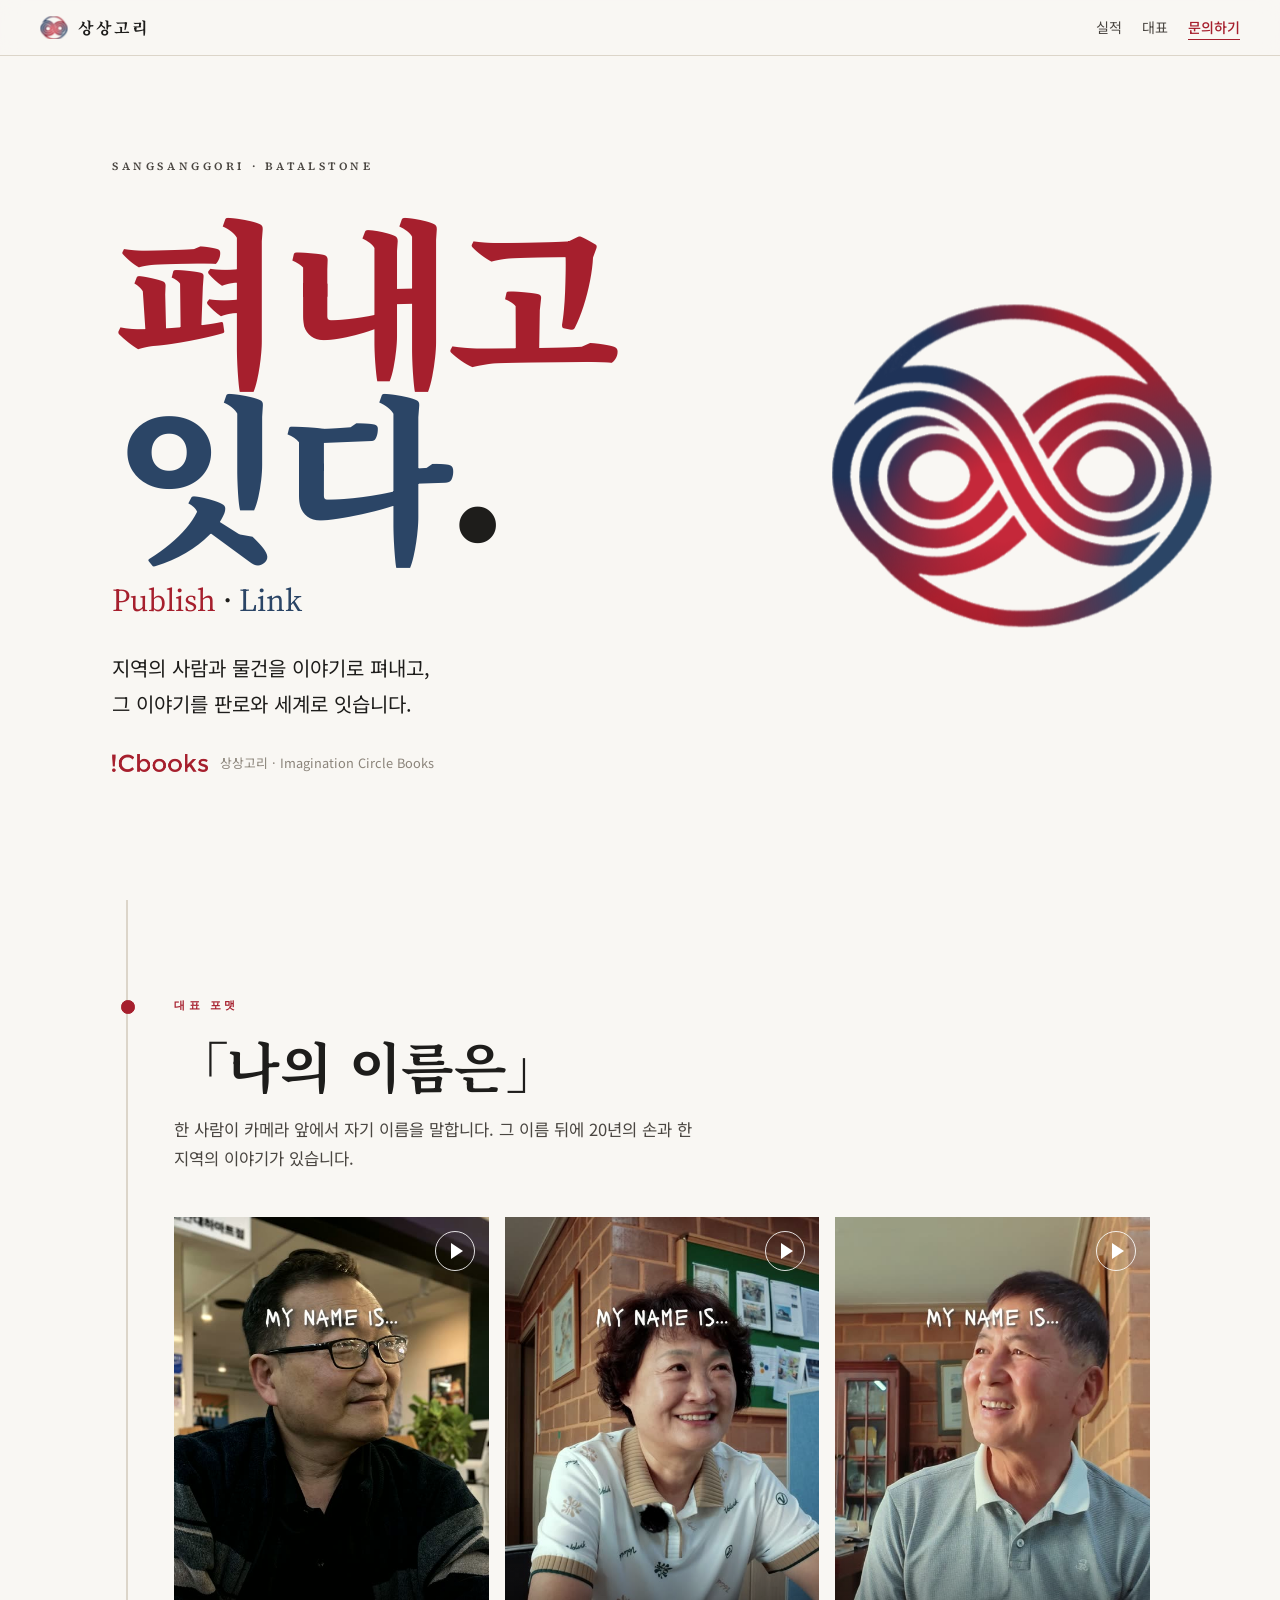
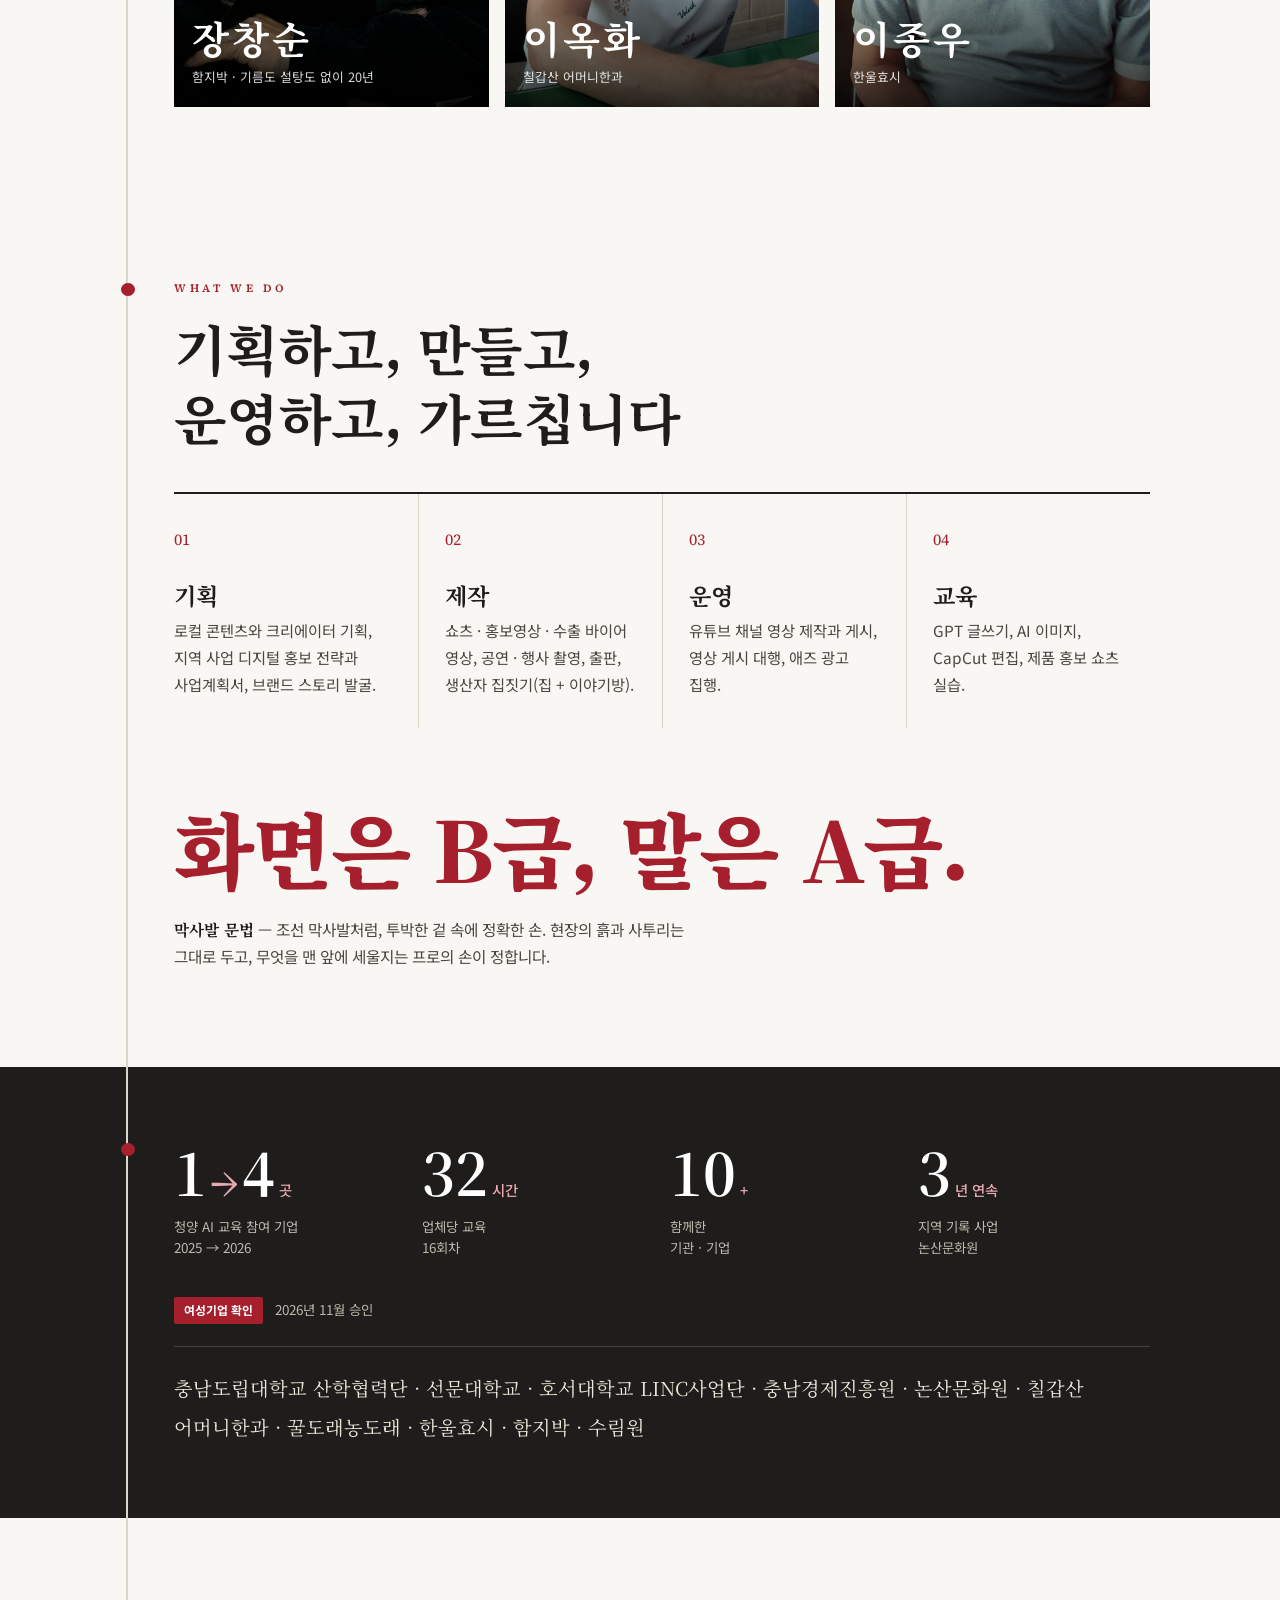
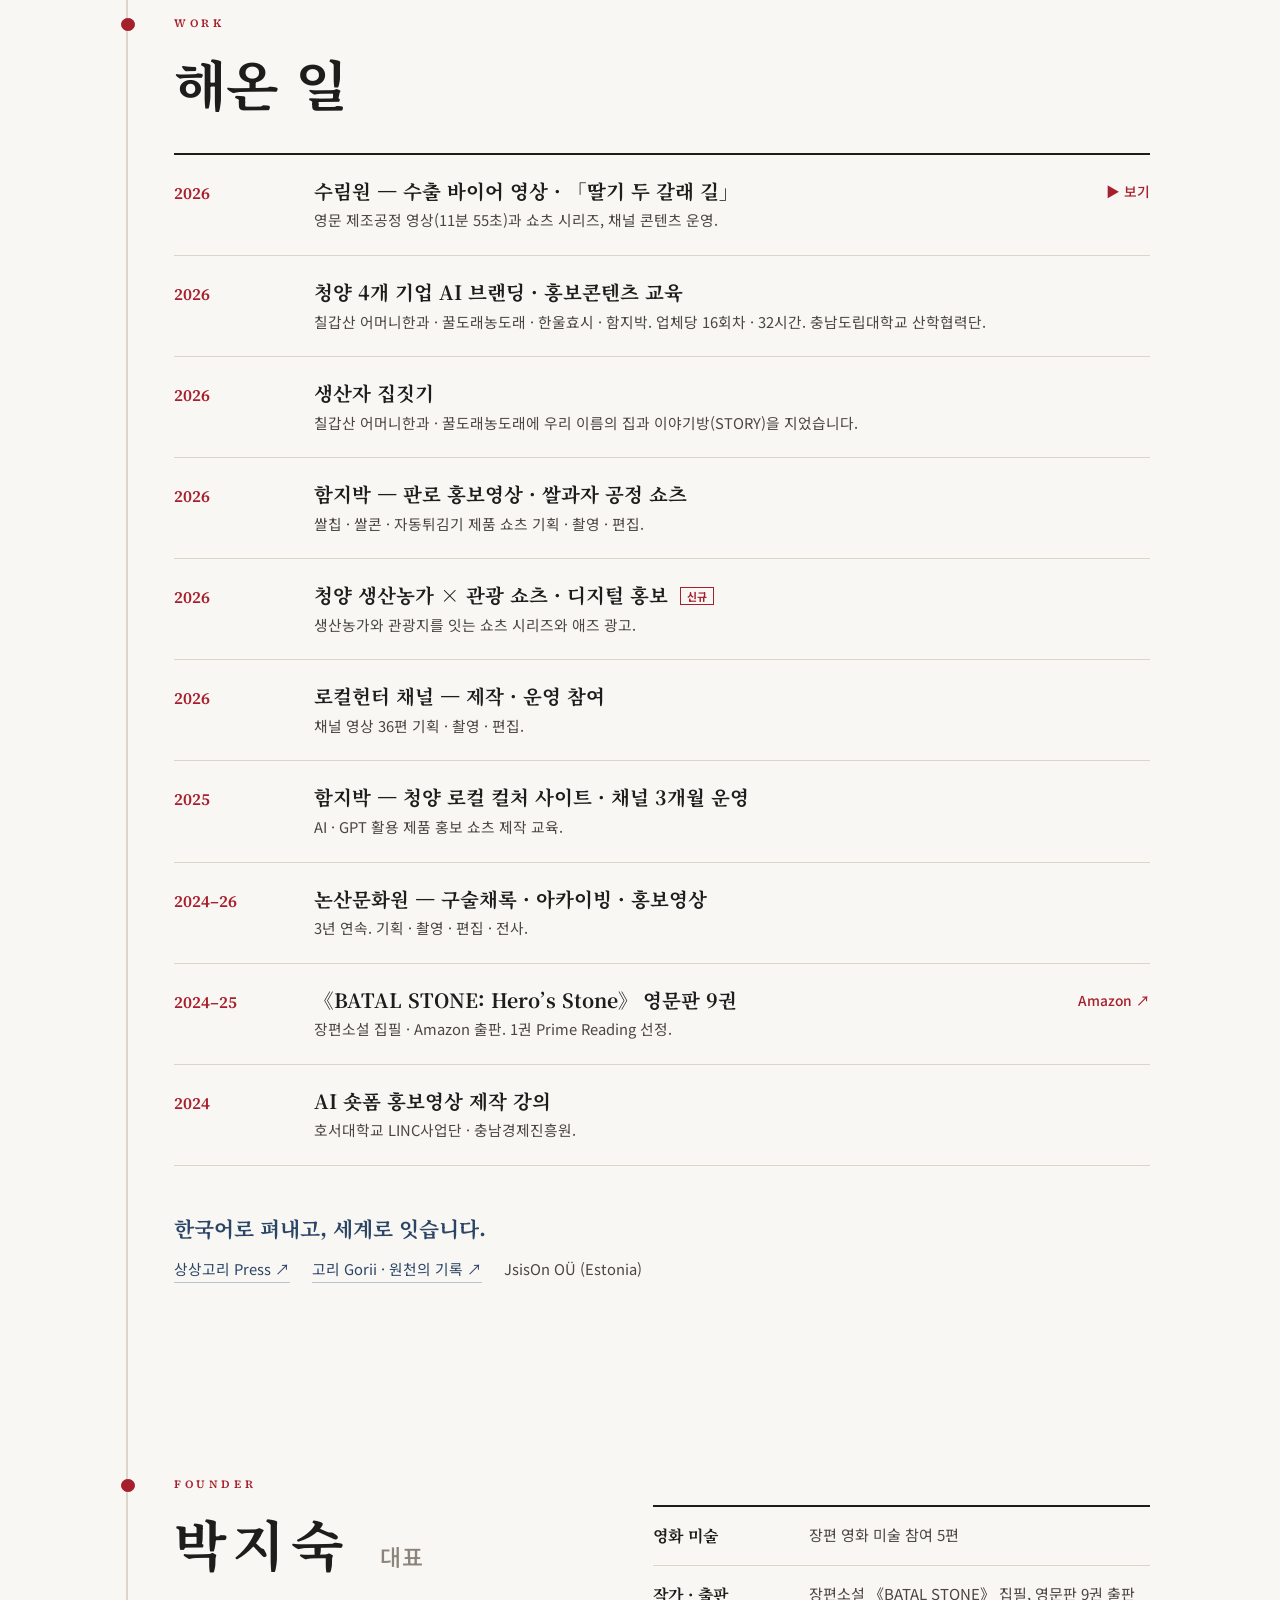
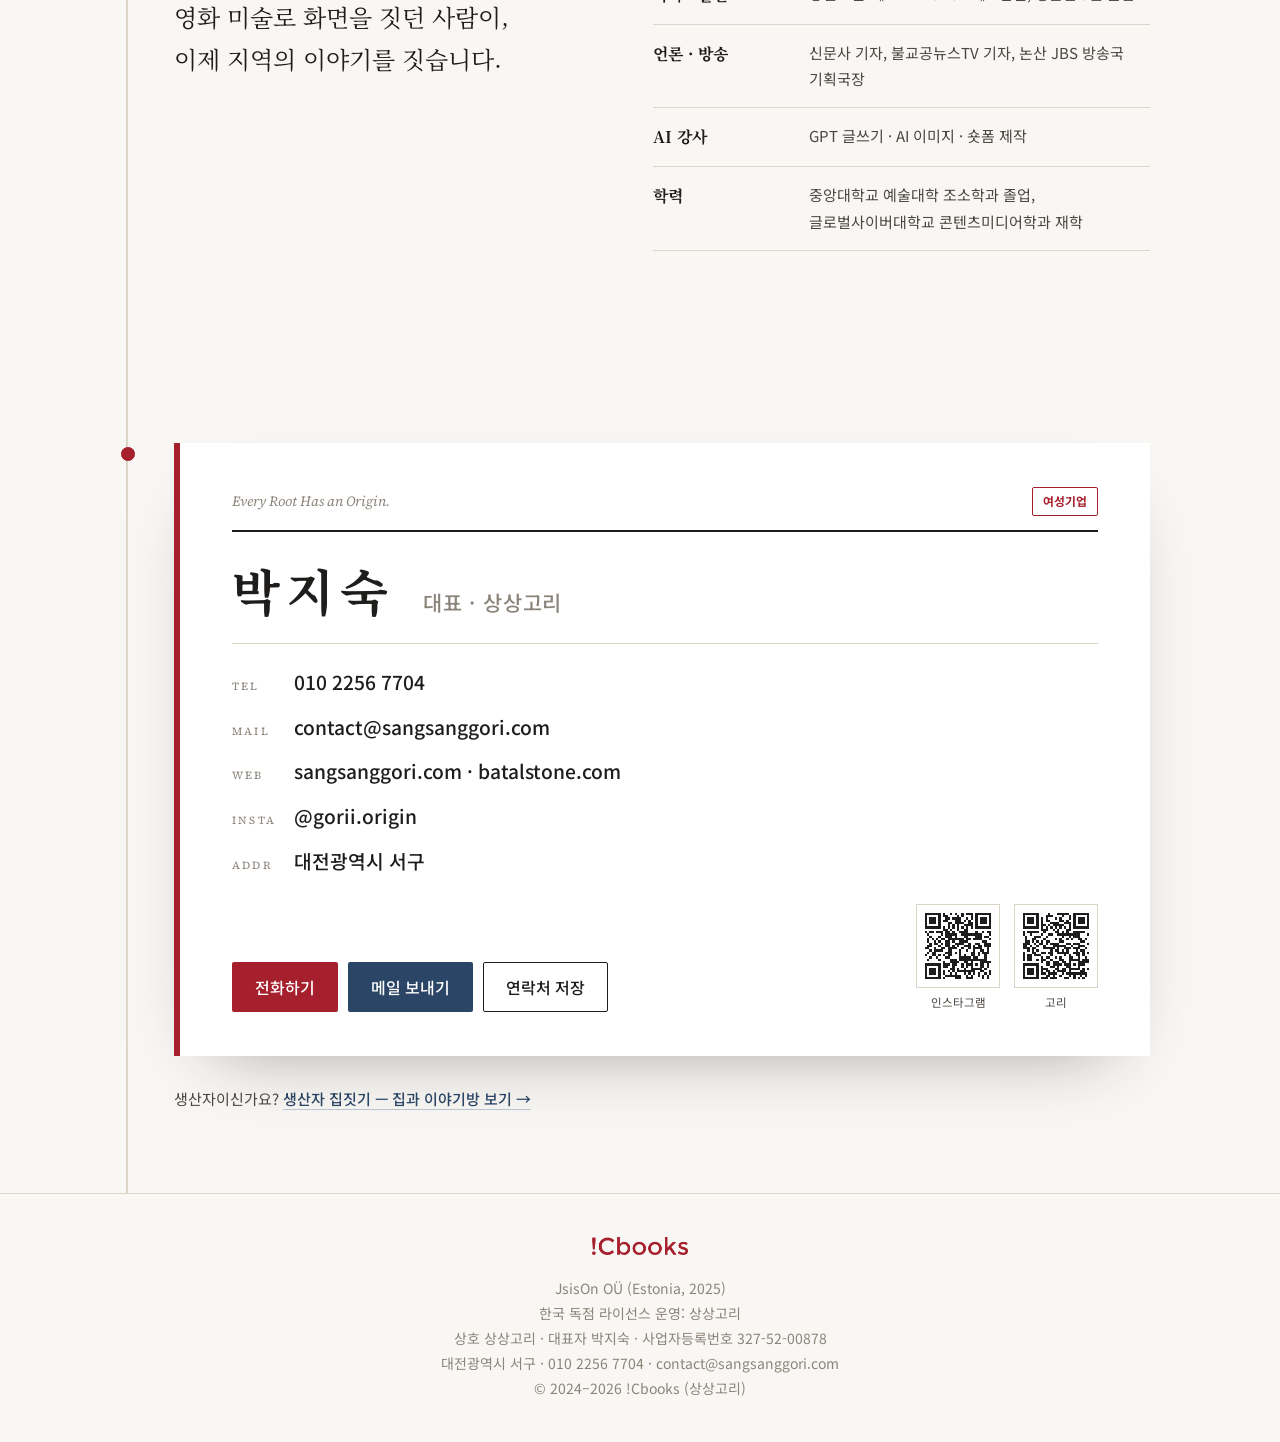
==== commit 04b99921: "생산자 페이지를 '생산자 집짓기 = 집 + 이야기방'으로 Co-Authored-By: Claude Opus 5.5 <noreply@anthropic.com>" ====
--- a/index.html
+++ b/index.html
@@ -21,7 +21,7 @@
   <link rel="preconnect" href="https://fonts.googleapis.com">
   <link rel="preconnect" href="https://fonts.gstatic.com" crossorigin>
   <link rel="stylesheet" href="https://fonts.googleapis.com/css2?family=Noto+Sans+KR:wght@400;500;700&family=Noto+Serif+KR:wght@500;700;900&family=Source+Serif+4:ital,opsz,wght@0,8..60,400;0,8..60,600;1,8..60,400&display=swap">
-  <link rel="stylesheet" href="style.css?v=20261124c">
+  <link rel="stylesheet" href="style.css?v=20261124d">
   <script type="application/ld+json">
   {
     "@context": "https://schema.org",
@@ -97,7 +97,7 @@
         <h2 id="does-title">기획하고, 만들고,<br>운영하고, 가르칩니다</h2>
         <ol class="does-list">
           <li><span class="no">01</span><h3>기획</h3><p>로컬 콘텐츠와 크리에이터 기획, 지역 사업 디지털 홍보 전략과 사업계획서, 브랜드 스토리 발굴.</p></li>
-          <li><span class="no">02</span><h3>제작</h3><p>쇼츠 · 홍보영상 · 수출 바이어 영상, 공연 · 행사 촬영, 출판, 생산자 랜딩 페이지.</p></li>
+          <li><span class="no">02</span><h3>제작</h3><p>쇼츠 · 홍보영상 · 수출 바이어 영상, 공연 · 행사 촬영, 출판, 생산자 집짓기(집 + 이야기방).</p></li>
           <li><span class="no">03</span><h3>운영</h3><p>유튜브 채널 영상 제작과 게시, 영상 게시 대행, 애즈 광고 집행.</p></li>
           <li><span class="no">04</span><h3>교육</h3><p>GPT 글쓰기, AI 이미지, CapCut 편집, 제품 홍보 쇼츠 실습.</p></li>
         </ol>
@@ -132,7 +132,7 @@
         <ul class="index">
           <li><span class="yr">2026</span><div><h3>수림원 — 수출 바이어 영상 · 「딸기 두 갈래 길」</h3><p>영문 제조공정 영상(11분 55초)과 쇼츠 시리즈, 채널 콘텐츠 운영.</p></div><a class="go" data-yt="NnxM1Qm-xZo" data-shape="wide" href="https://youtu.be/NnxM1Qm-xZo" rel="noopener">▶ 보기</a></li>
           <li><span class="yr">2026</span><div><h3>청양 4개 기업 AI 브랜딩 · 홍보콘텐츠 교육</h3><p>칠갑산 어머니한과 · 꿀도래농도래 · 한울효시 · 함지박. 업체당 16회차 · 32시간. 충남도립대학교 산학협력단.</p></div></li>
-          <li><span class="yr">2026</span><div><h3>생산자 집짓기</h3><p>어머니한과 · 꿀도래농도래 랜딩 페이지와 STORY 발행 시스템.</p></div></li>
+          <li><span class="yr">2026</span><div><h3>생산자 집짓기</h3><p>칠갑산 어머니한과 · 꿀도래농도래에 우리 이름의 집과 이야기방(STORY)을 지었습니다.</p></div></li>
           <li><span class="yr">2026</span><div><h3>함지박 — 판로 홍보영상 · 쌀과자 공정 쇼츠</h3><p>쌀칩 · 쌀콘 · 자동튀김기 제품 쇼츠 기획 · 촬영 · 편집.</p></div></li>
           <li><span class="yr">2026</span><div><h3>청양 생산농가 × 관광 쇼츠 · 디지털 홍보 <em class="new">신규</em></h3><p>생산농가와 관광지를 잇는 쇼츠 시리즈와 애즈 광고.</p></div></li>
           <li><span class="yr">2026</span><div><h3>로컬헌터 채널 — 제작 · 운영 참여</h3><p>채널 영상 36편 기획 · 촬영 · 편집.</p></div></li>
@@ -193,7 +193,7 @@
             </div>
           </div>
         </div>
-        <p class="to-producers">생산자이신가요? <a href="producers.html">상상고리가 함께하는 방식 보기 →</a></p>
+        <p class="to-producers">생산자이신가요? <a href="producers.html">생산자 집짓기 — 집과 이야기방 보기 →</a></p>
       </div>
     </section>
   </main>
--- a/style.css
+++ b/style.css
@@ -241,3 +241,12 @@
 .player.is-short .player-frame { width: min(92vw, calc(86svh * 9 / 16), 420px); aspect-ratio: 9 / 16; }
 .player-frame iframe, .player-frame video { width: 100%; height: 100%; border: 0; display: block; background: #000; }
 .player-close { position: absolute; top: -46px; right: 0; width: 40px; height: 40px; border: 0; border-radius: 50%; background: #fff; color: var(--ink); font-size: 1rem; cursor: pointer; }
+
+/* 생산자 집짓기: 집 + 이야기방 */
+.rooms { display: grid; gap: 0; margin-top: 36px; border-top: 2px solid var(--ink); }
+.room { padding: 24px 0; border-bottom: 1px solid var(--line); }
+.room-tag { font-size: 0.78rem; color: var(--red); font-weight: 500; }
+.room h3 { font-size: clamp(2rem, 8vw, 2.8rem); margin: 4px 0 10px; letter-spacing: 0.04em; }
+.room h3 small { font-family: var(--serif-en); font-size: 0.4em; font-weight: 600; letter-spacing: 0.3em; color: var(--navy); margin-left: 6px; vertical-align: 0.5em; }
+.room p:last-child { color: var(--ink-2); max-width: 30rem; }
+@media (min-width: 760px) { .rooms { grid-template-columns: 1fr 1fr; } .room { padding: 30px 32px 34px 0; border-bottom: 0; } .room + .room { padding-left: 32px; border-left: 1px solid var(--line); } }
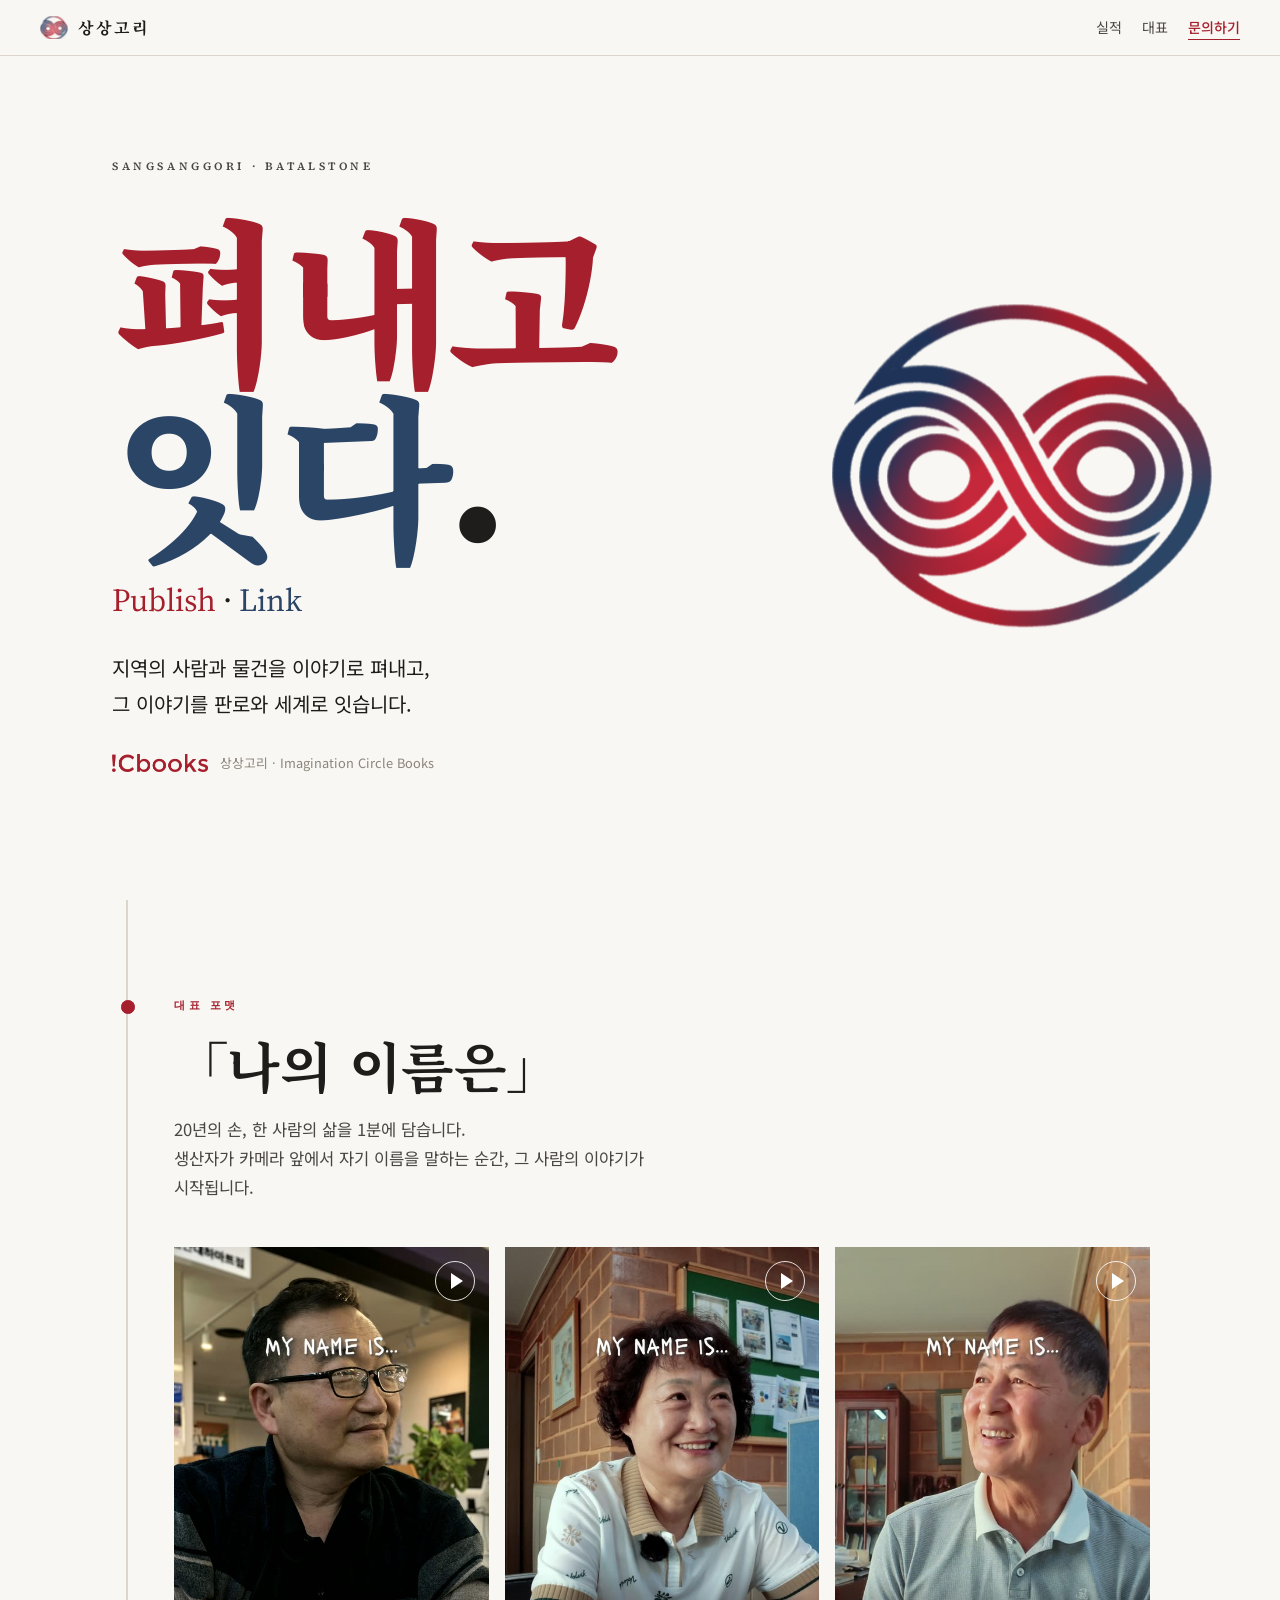
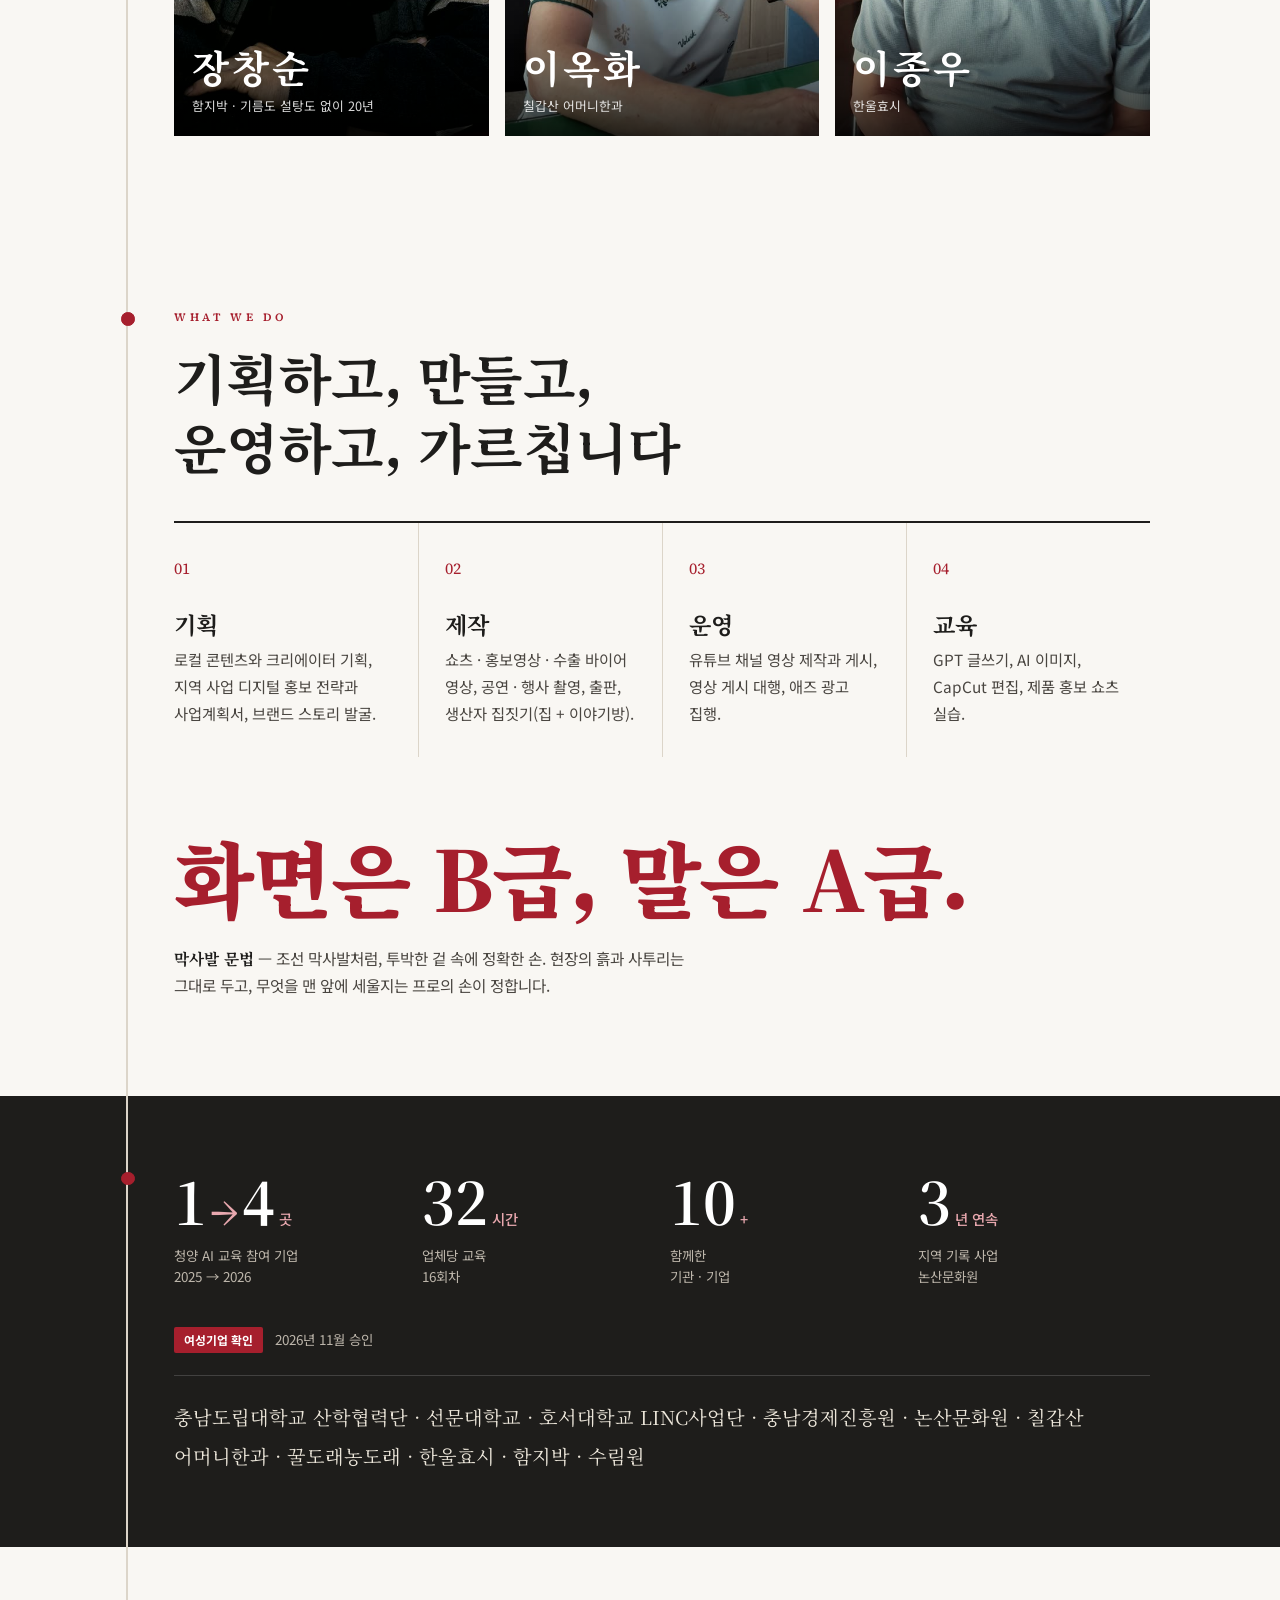
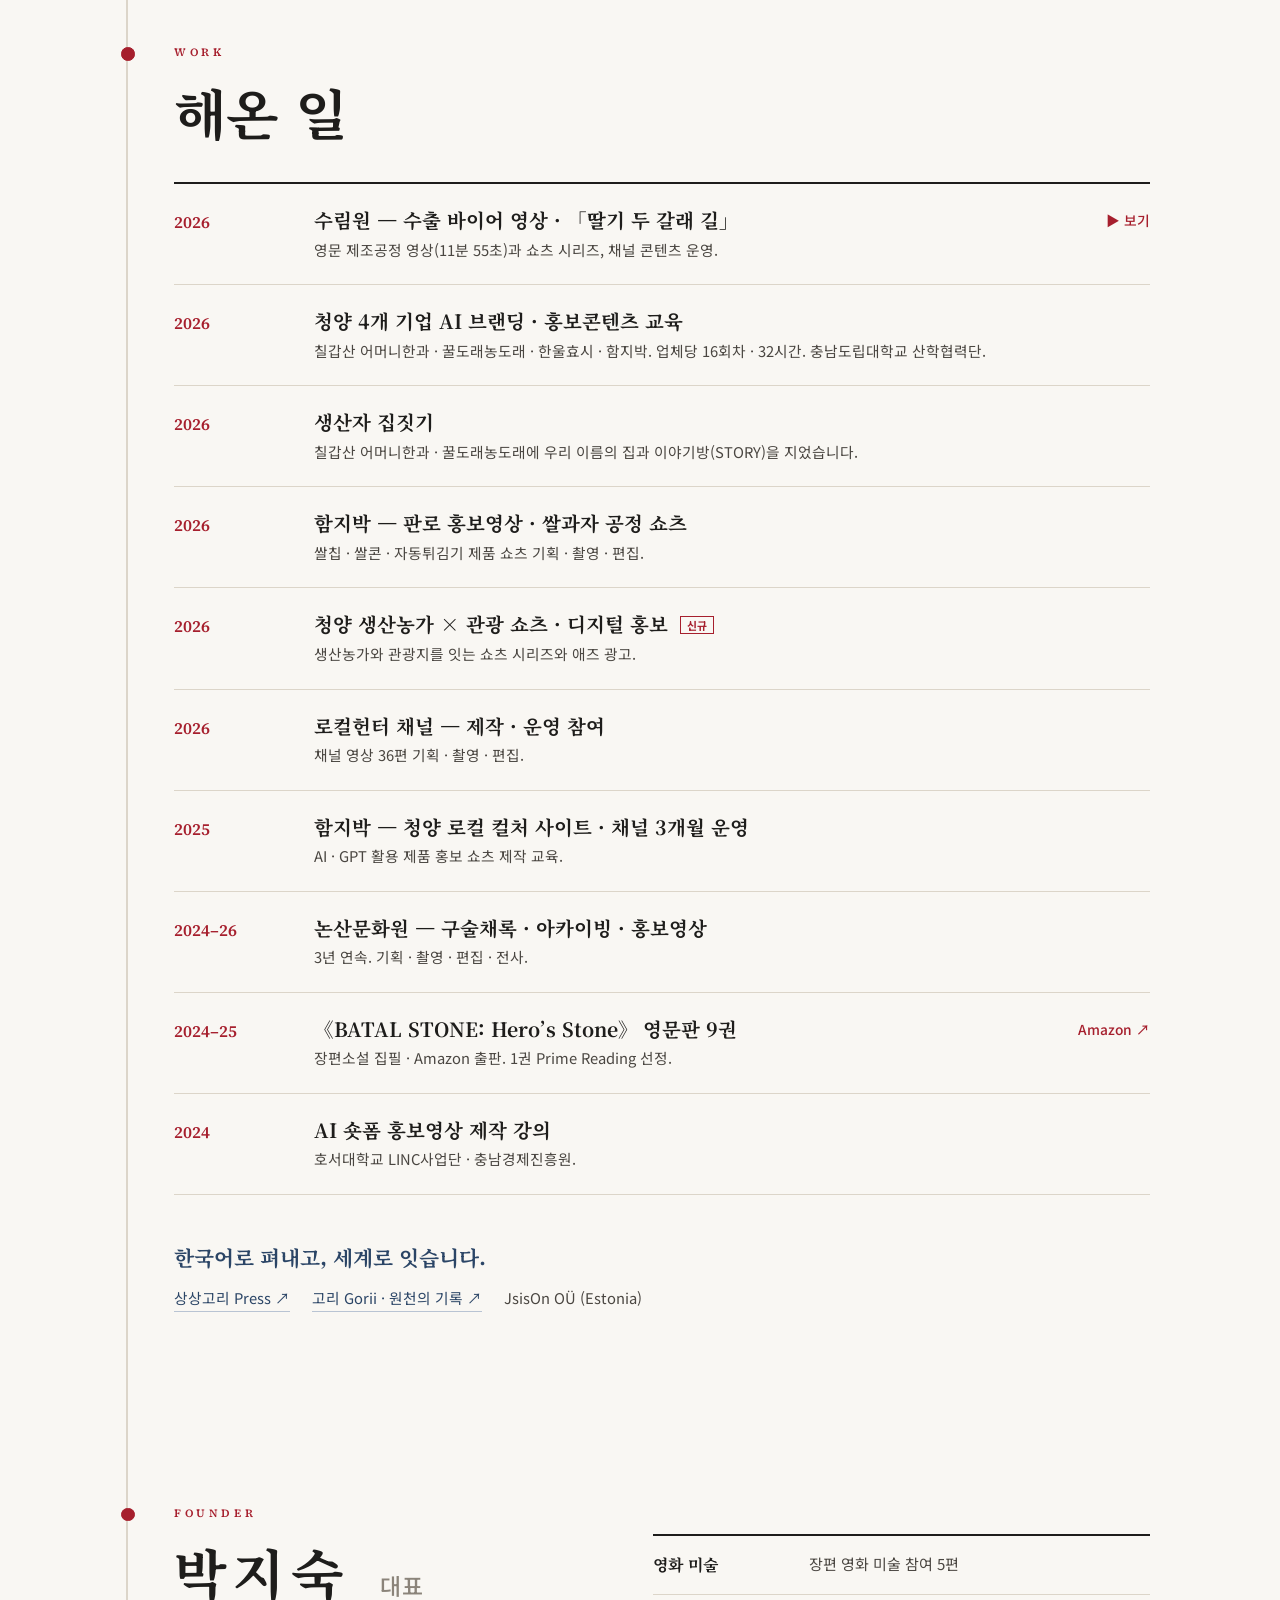
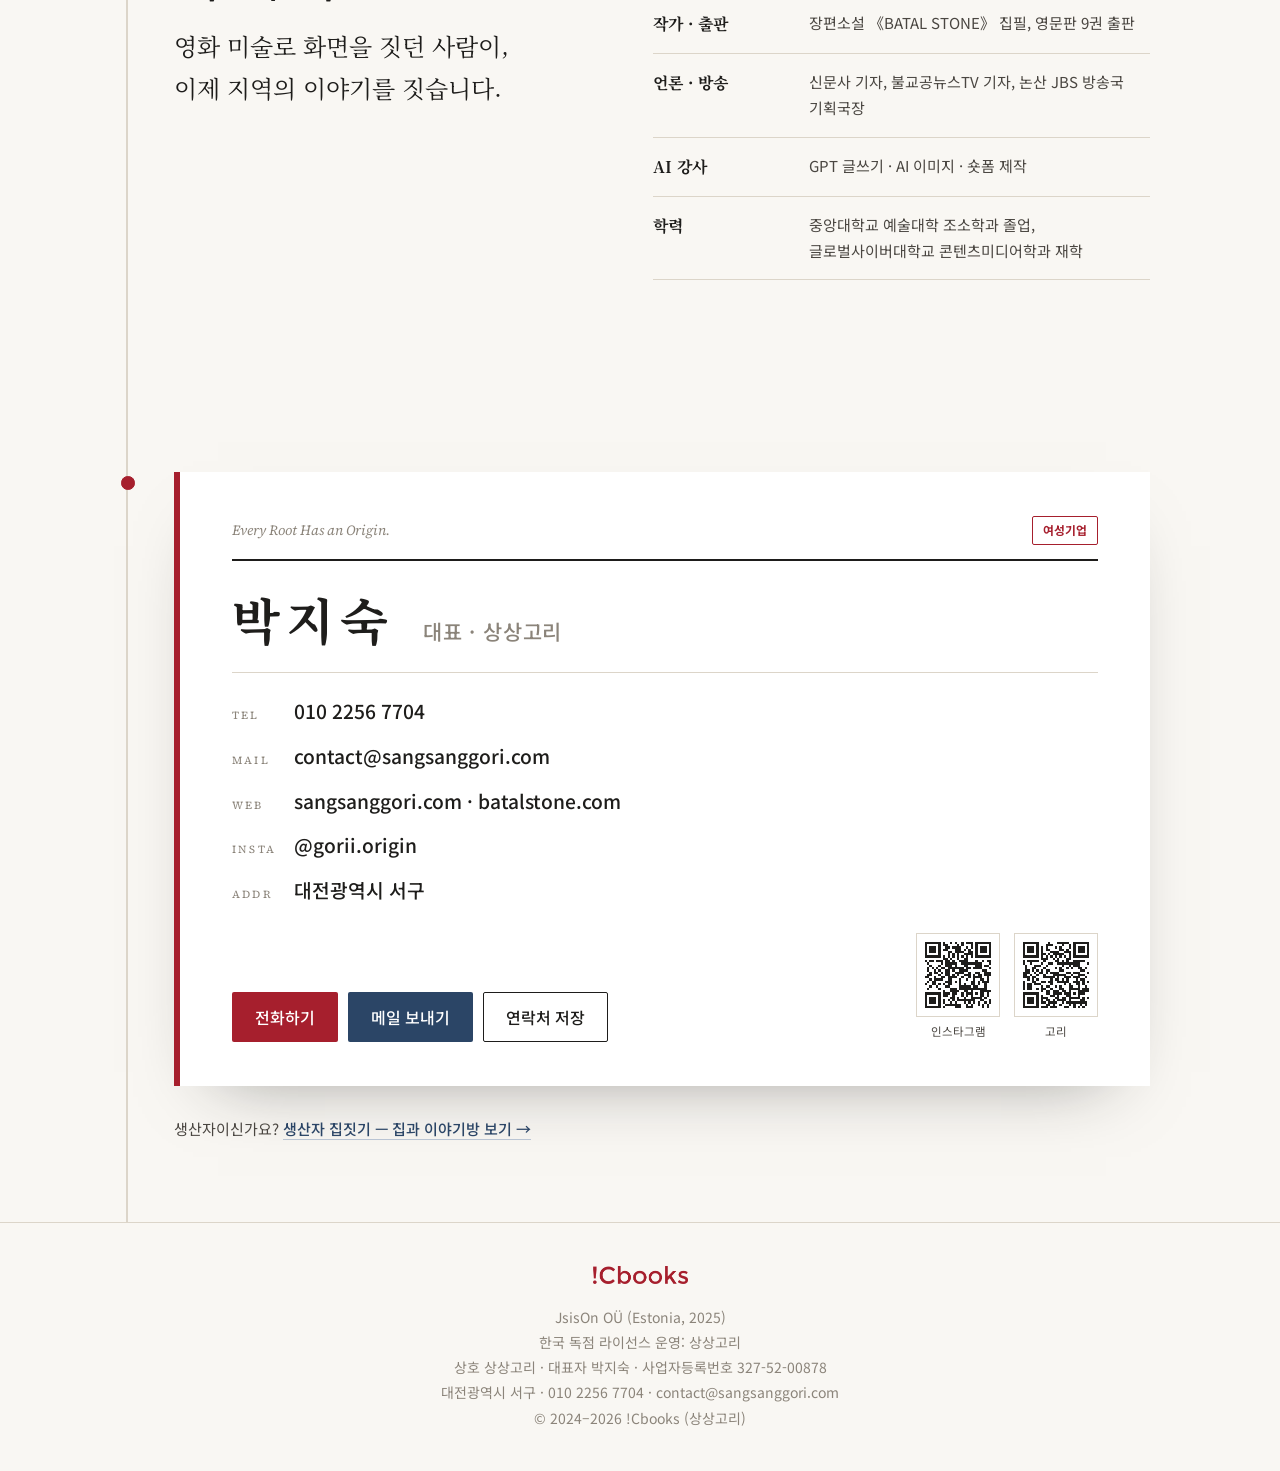
==== commit 710ffc48: "장부 문구를 덜 드러내게, 「나의 이름은」은 '1분에 담는' 뉘앙스로 Co-Authored-By: Claude Opus 5.5 <noreply@anthropic.com>" ====
--- a/index.html
+++ b/index.html
@@ -75,7 +75,7 @@
       <div class="wrap">
         <p class="caps kicker">대표 포맷</p>
         <h2 id="names-title">「나의 이름은」</h2>
-        <p class="lede">한 사람이 카메라 앞에서 자기 이름을 말합니다. 그 이름 뒤에 20년의 손과 한 지역의 이야기가 있습니다.</p>
+        <p class="lede">20년의 손, 한 사람의 삶을 1분에 담습니다.<br>생산자가 카메라 앞에서 자기 이름을 말하는 순간, 그 사람의 이야기가 시작됩니다.</p>
       </div>
       <ul class="faces">
         <li><a data-video="assets/video/myname-jangchangsoon-01.mp4" href="assets/video/myname-jangchangsoon-01.mp4" title="나의 이름은 장창순">
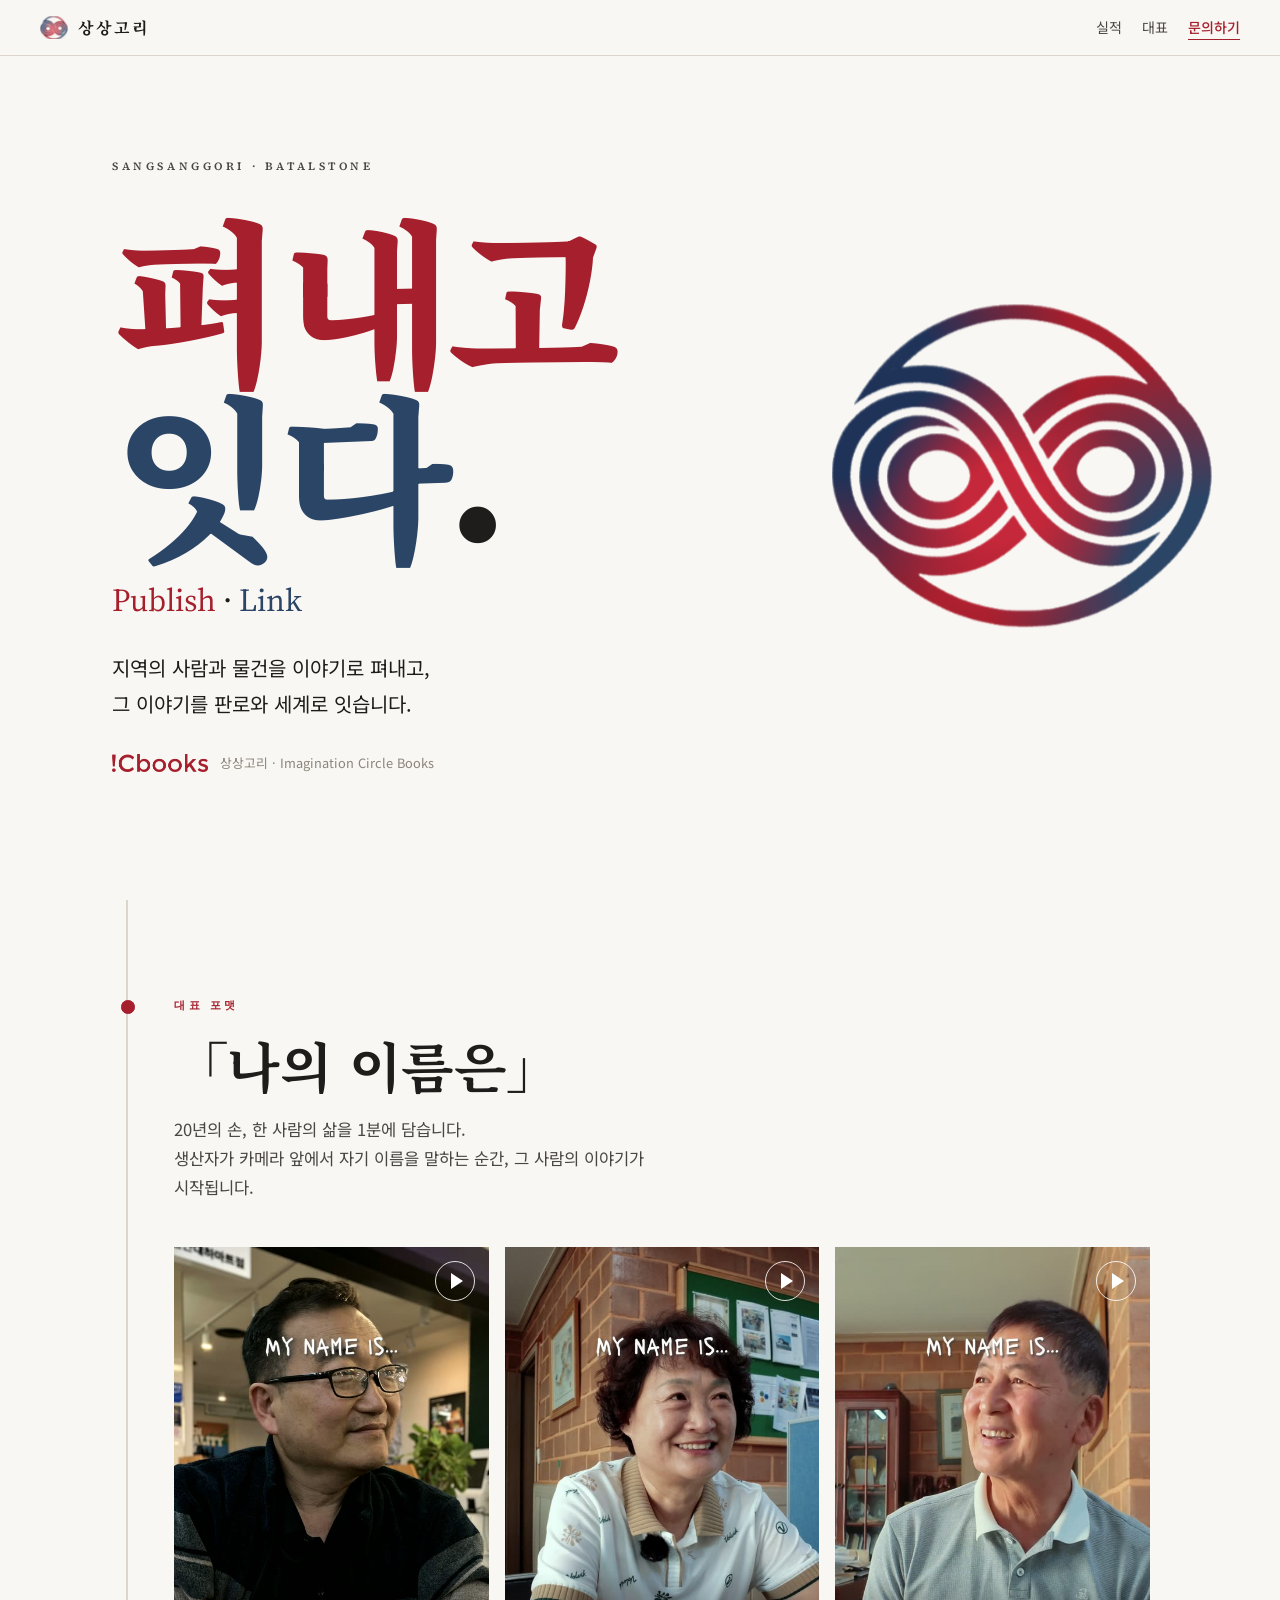
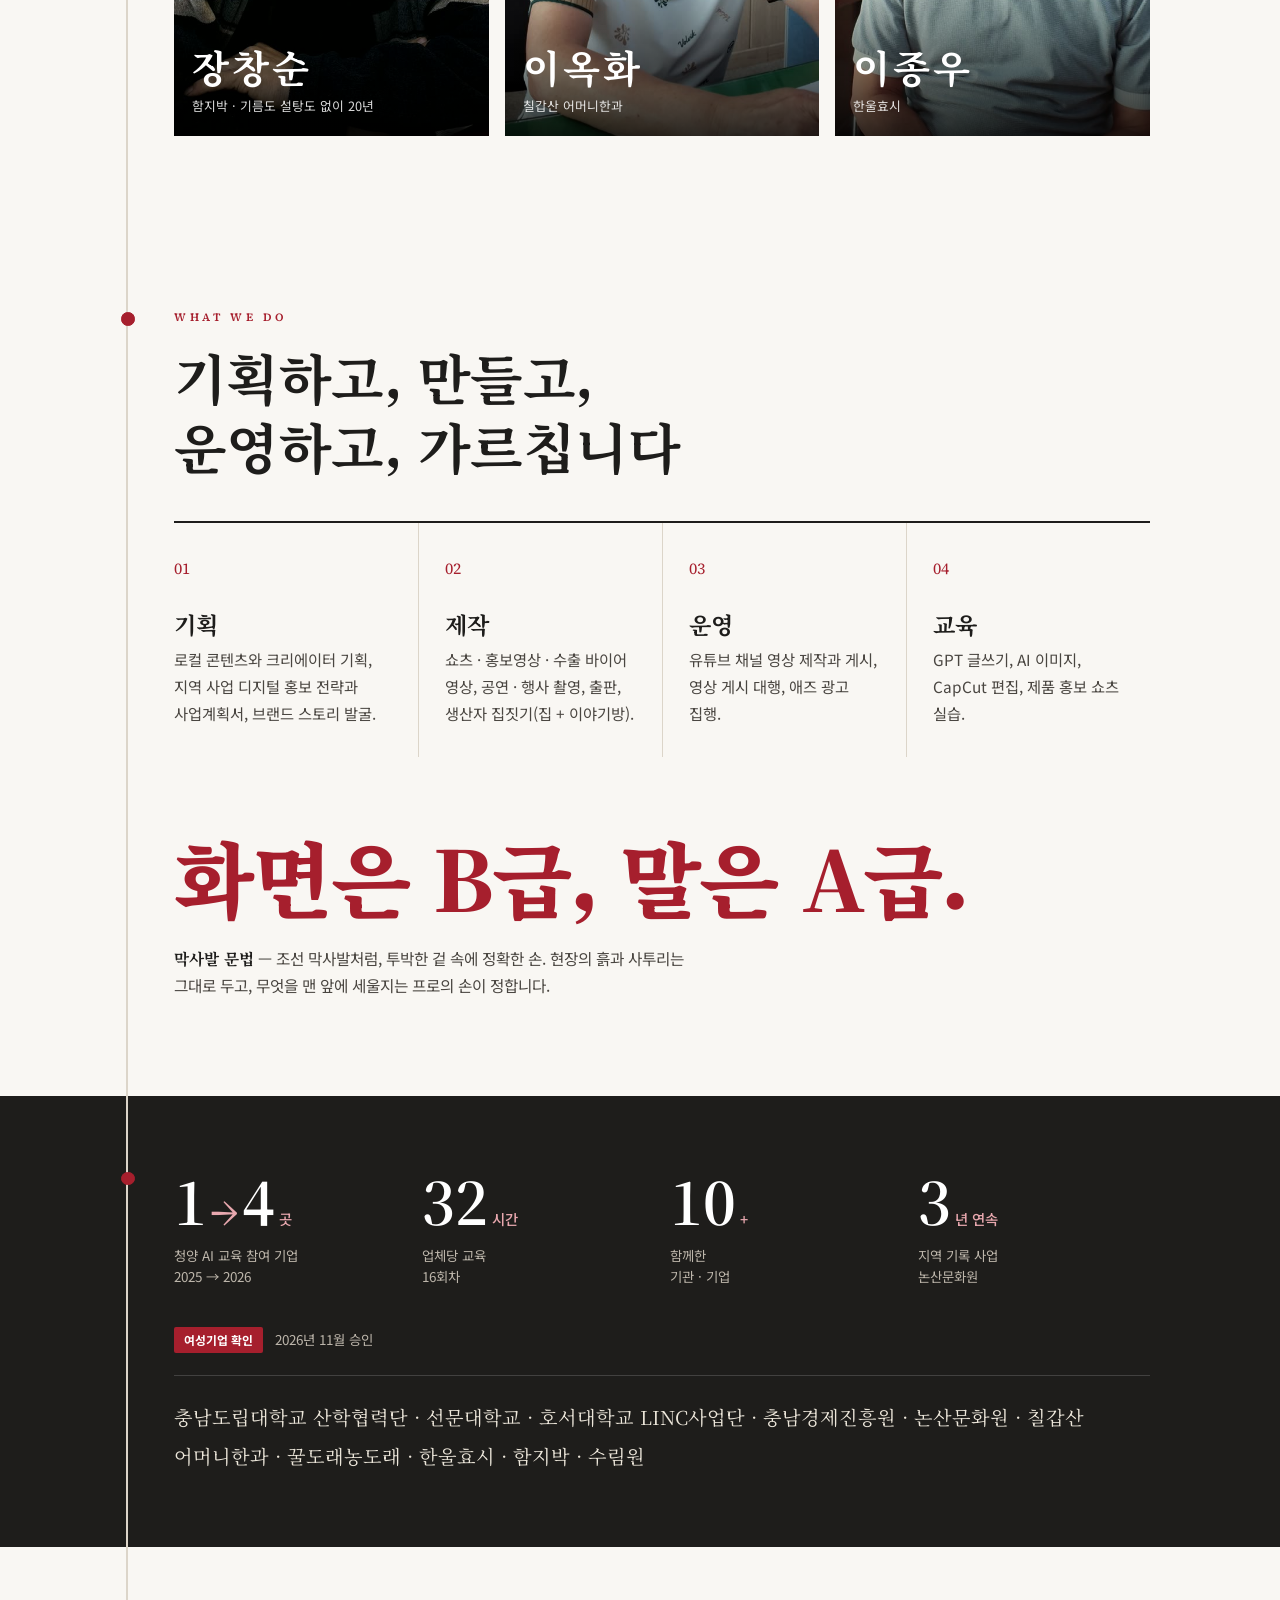
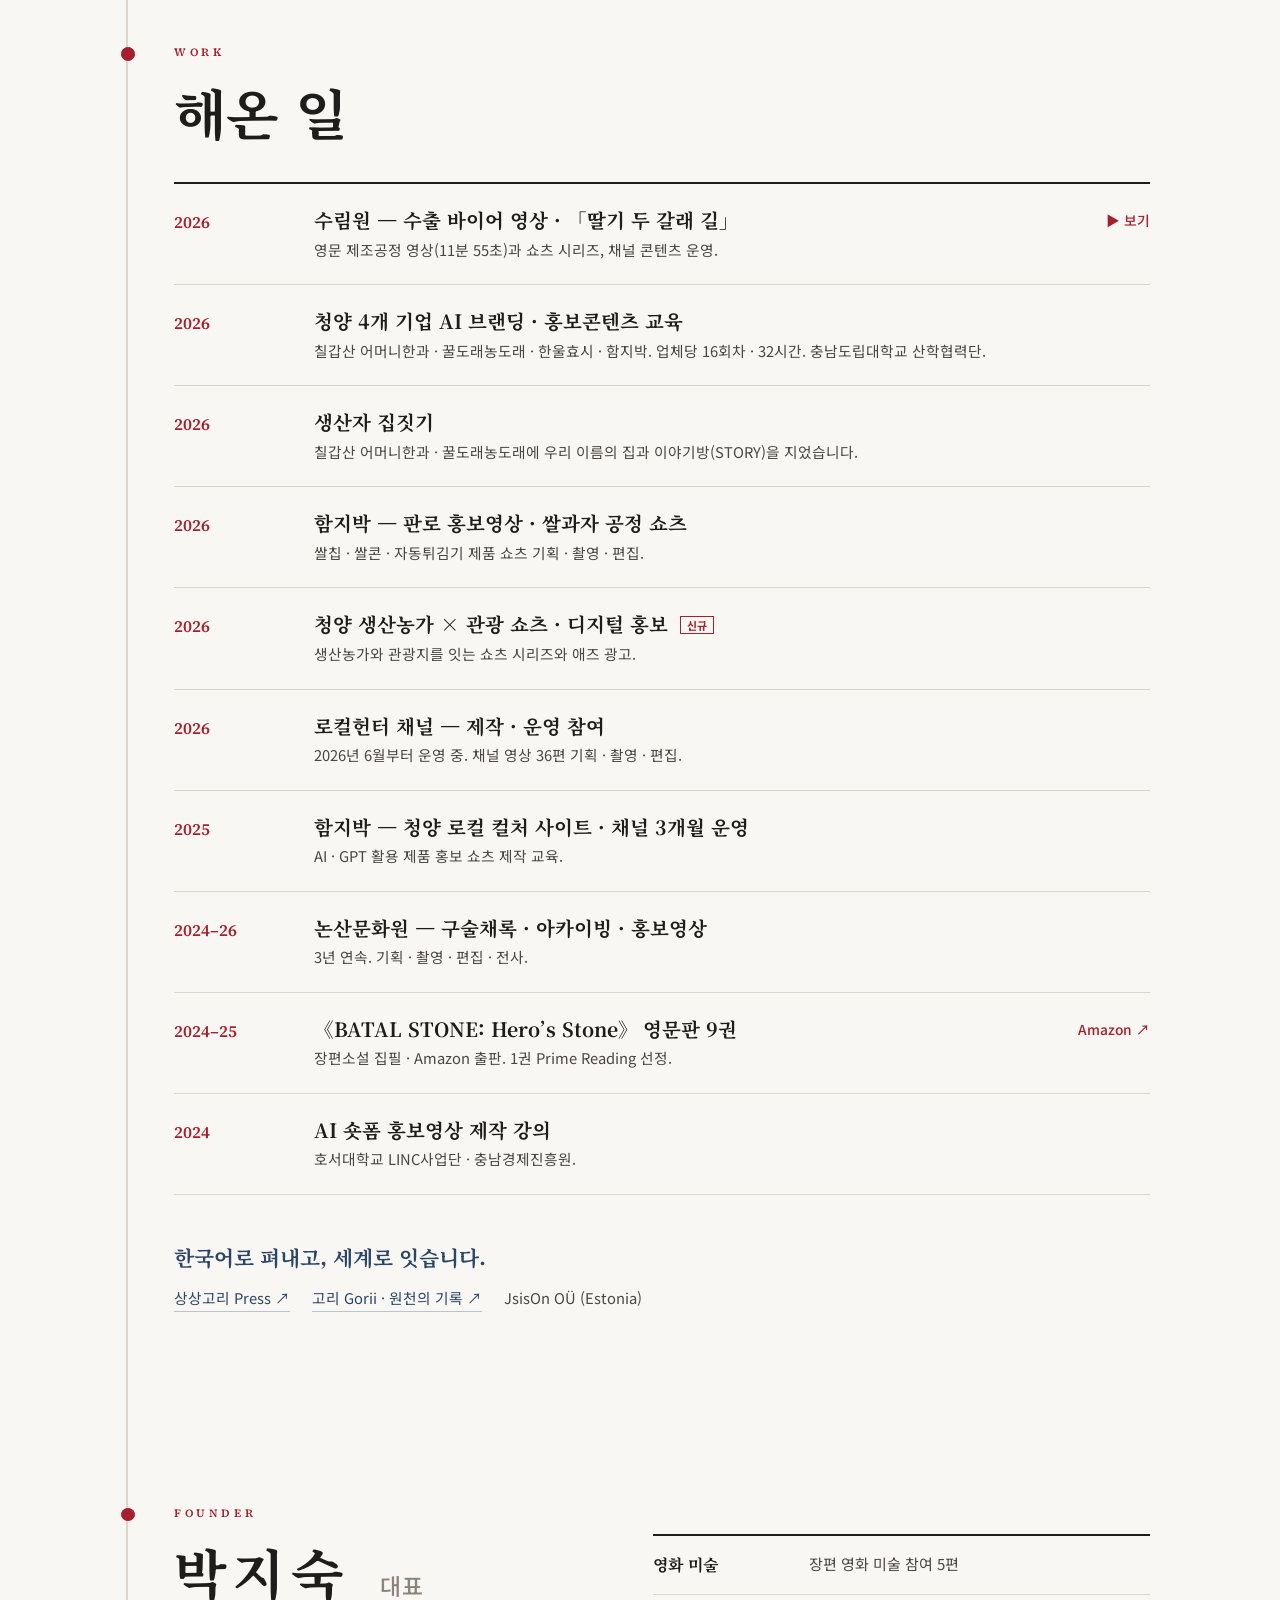
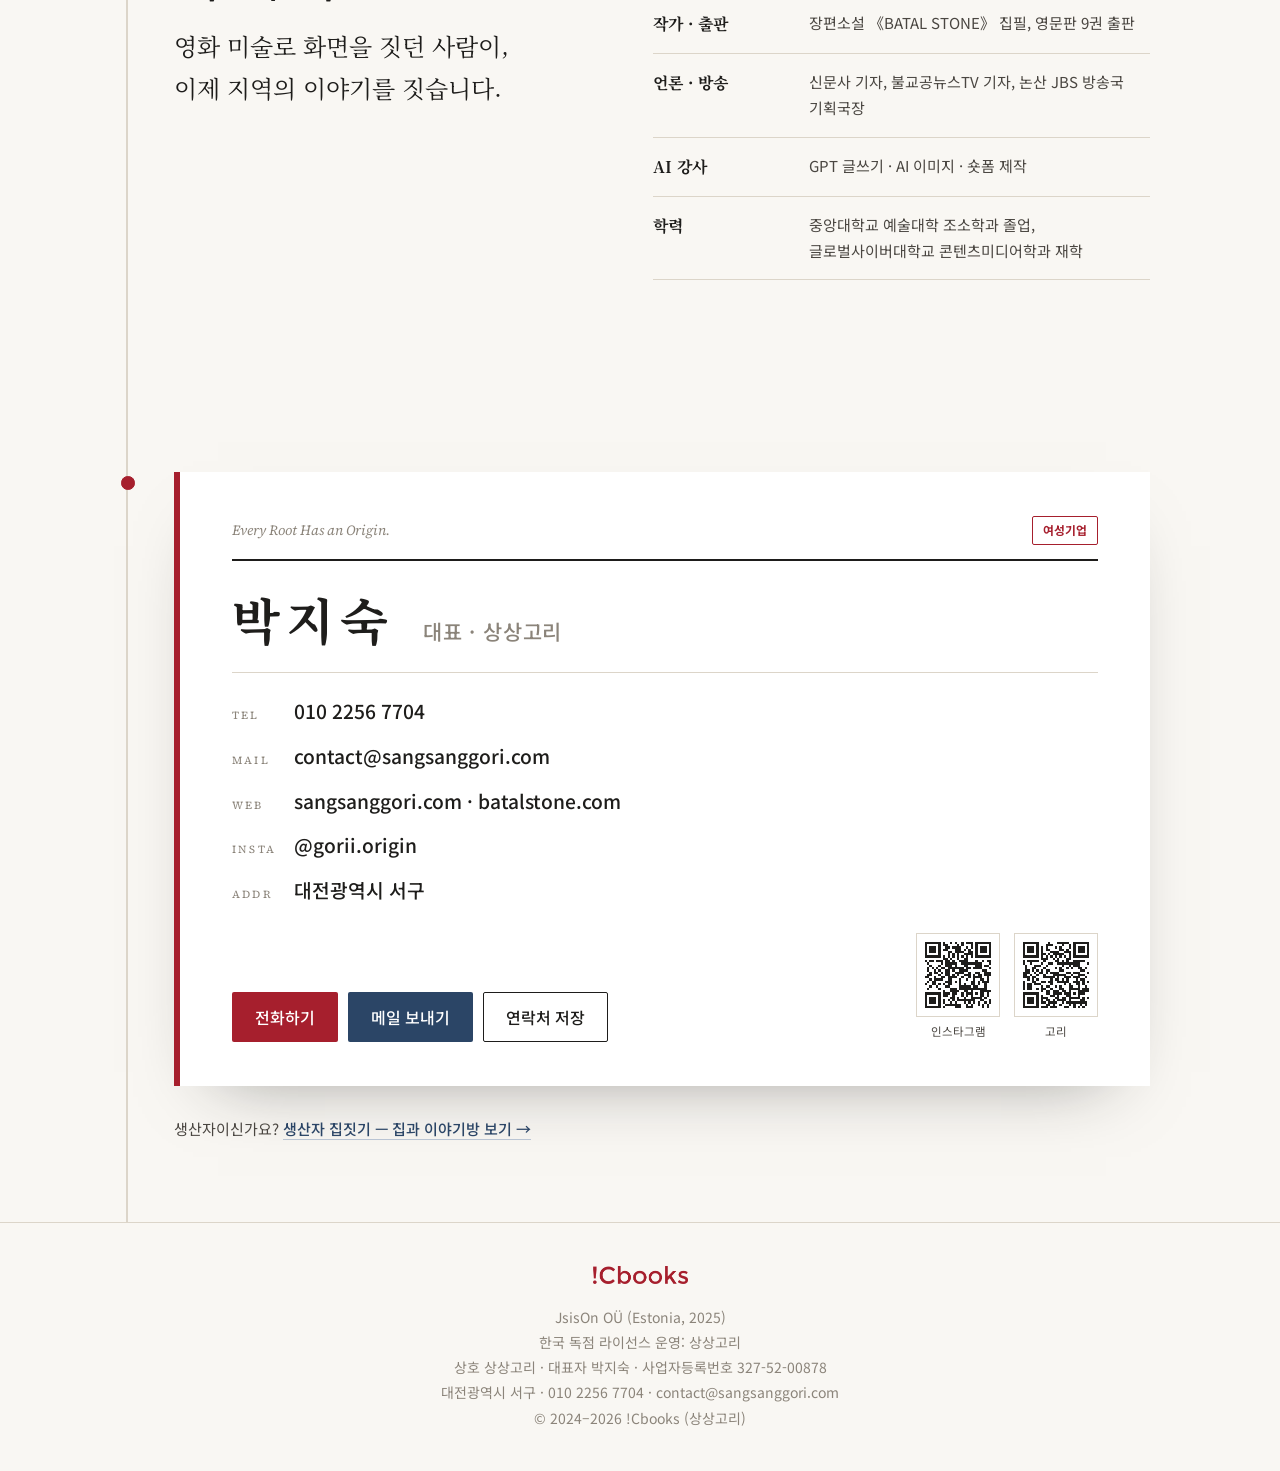
==== commit a43d3870: "로컬헌터: 2026년 6월부터 운영 중 표기 Co-Authored-By: Claude Opus 5.5 <noreply@anthropic.com>" ====
--- a/index.html
+++ b/index.html
@@ -135,7 +135,7 @@
           <li><span class="yr">2026</span><div><h3>생산자 집짓기</h3><p>칠갑산 어머니한과 · 꿀도래농도래에 우리 이름의 집과 이야기방(STORY)을 지었습니다.</p></div></li>
           <li><span class="yr">2026</span><div><h3>함지박 — 판로 홍보영상 · 쌀과자 공정 쇼츠</h3><p>쌀칩 · 쌀콘 · 자동튀김기 제품 쇼츠 기획 · 촬영 · 편집.</p></div></li>
           <li><span class="yr">2026</span><div><h3>청양 생산농가 × 관광 쇼츠 · 디지털 홍보 <em class="new">신규</em></h3><p>생산농가와 관광지를 잇는 쇼츠 시리즈와 애즈 광고.</p></div></li>
-          <li><span class="yr">2026</span><div><h3>로컬헌터 채널 — 제작 · 운영 참여</h3><p>채널 영상 36편 기획 · 촬영 · 편집.</p></div></li>
+          <li><span class="yr">2026</span><div><h3>로컬헌터 채널 — 제작 · 운영 참여</h3><p>2026년 6월부터 운영 중. 채널 영상 36편 기획 · 촬영 · 편집.</p></div></li>
           <li><span class="yr">2025</span><div><h3>함지박 — 청양 로컬 컬처 사이트 · 채널 3개월 운영</h3><p>AI · GPT 활용 제품 홍보 쇼츠 제작 교육.</p></div></li>
           <li><span class="yr">2024–26</span><div><h3>논산문화원 — 구술채록 · 아카이빙 · 홍보영상</h3><p>3년 연속. 기획 · 촬영 · 편집 · 전사.</p></div></li>
           <li><span class="yr">2024–25</span><div><h3>《BATAL STONE: Hero’s Stone》 영문판 9권</h3><p>장편소설 집필 · Amazon 출판. 1권 Prime Reading 선정.</p></div><a class="go" href="https://www.amazon.com/dp/B0DCG298L1" rel="noopener">Amazon ↗</a></li>
